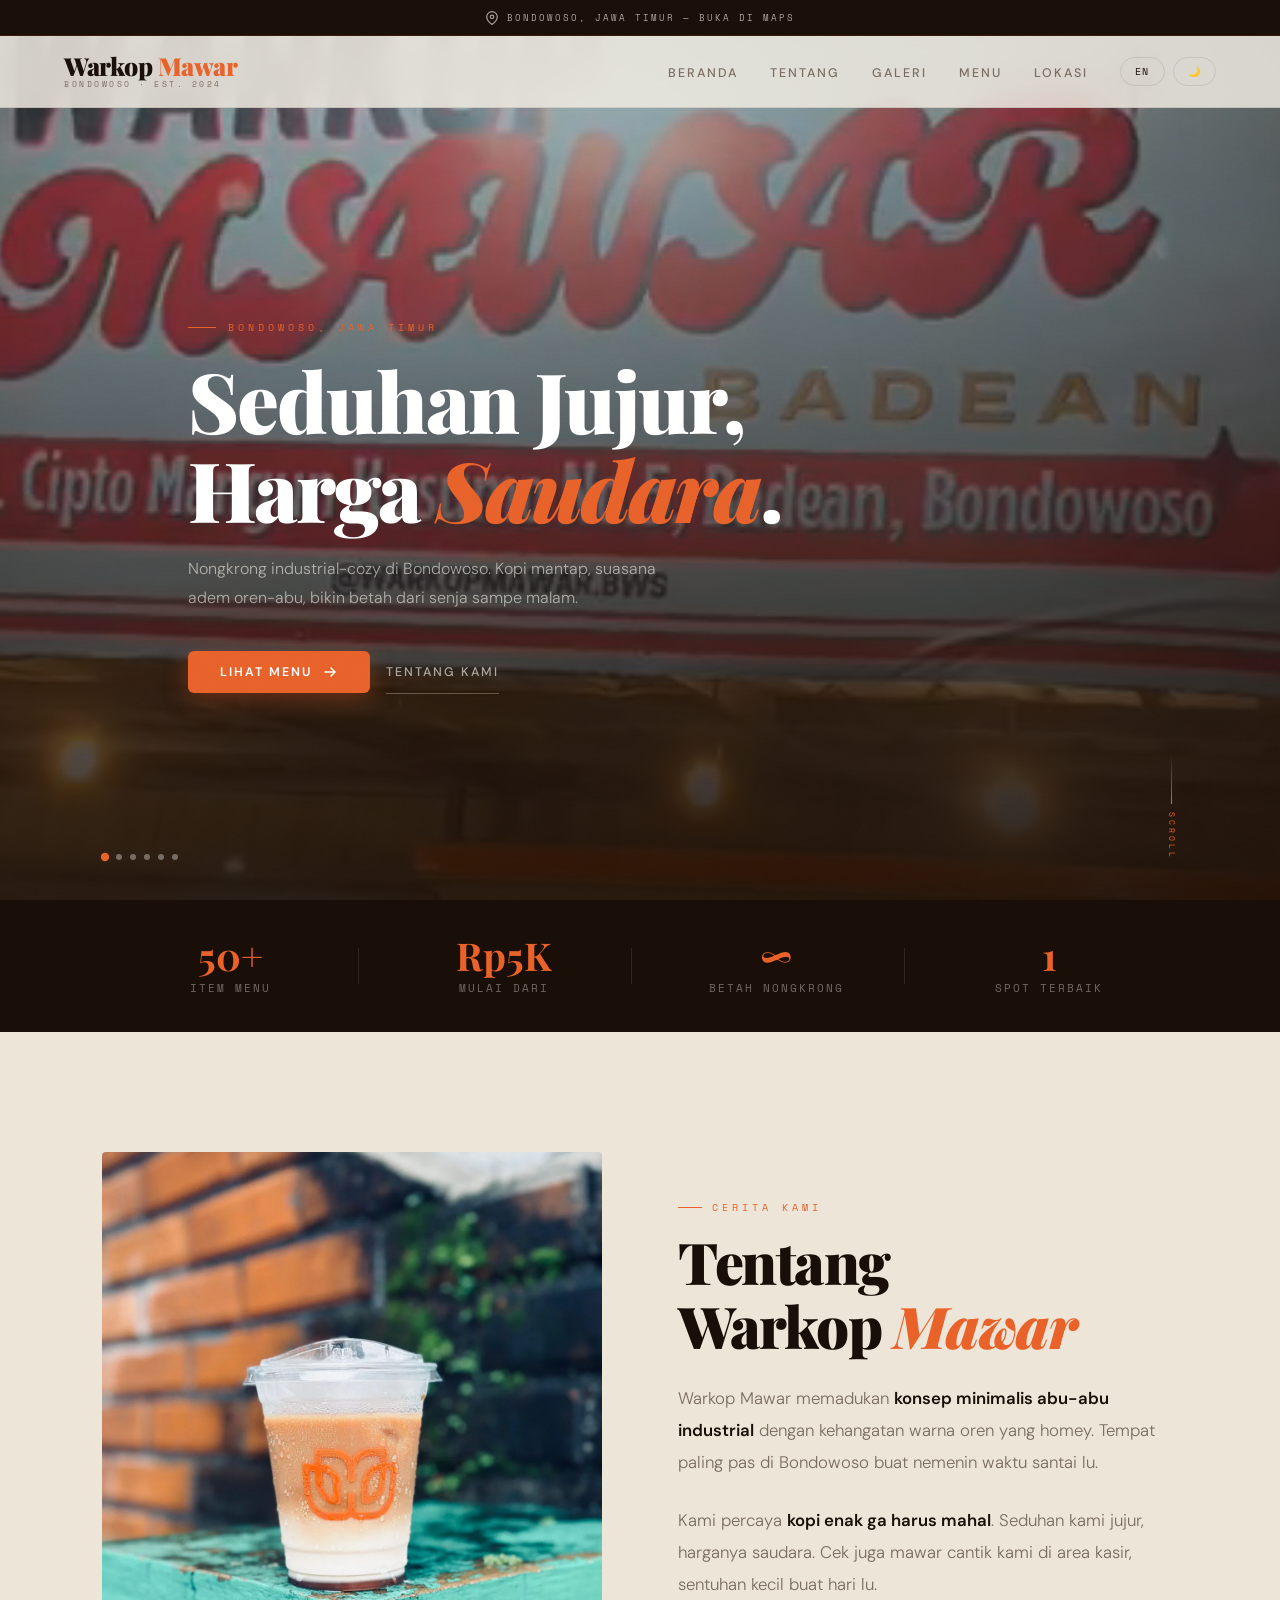
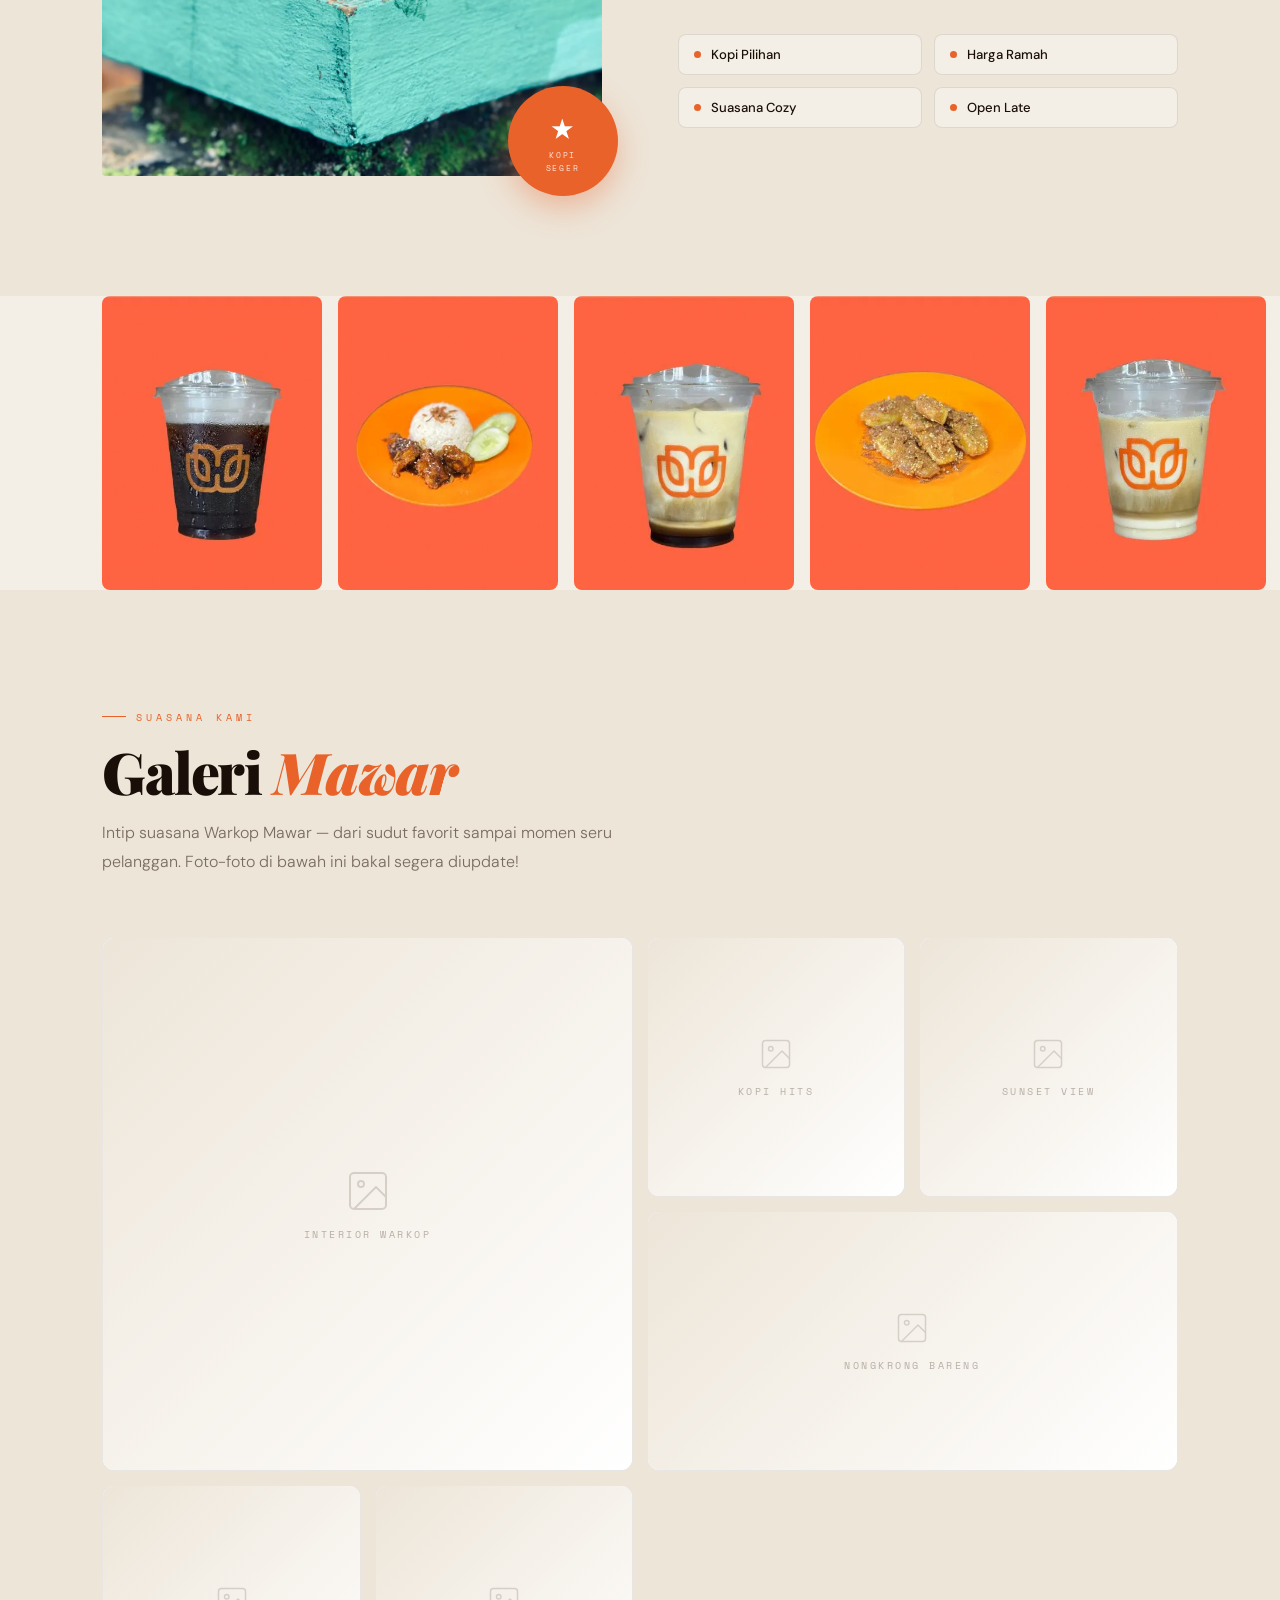
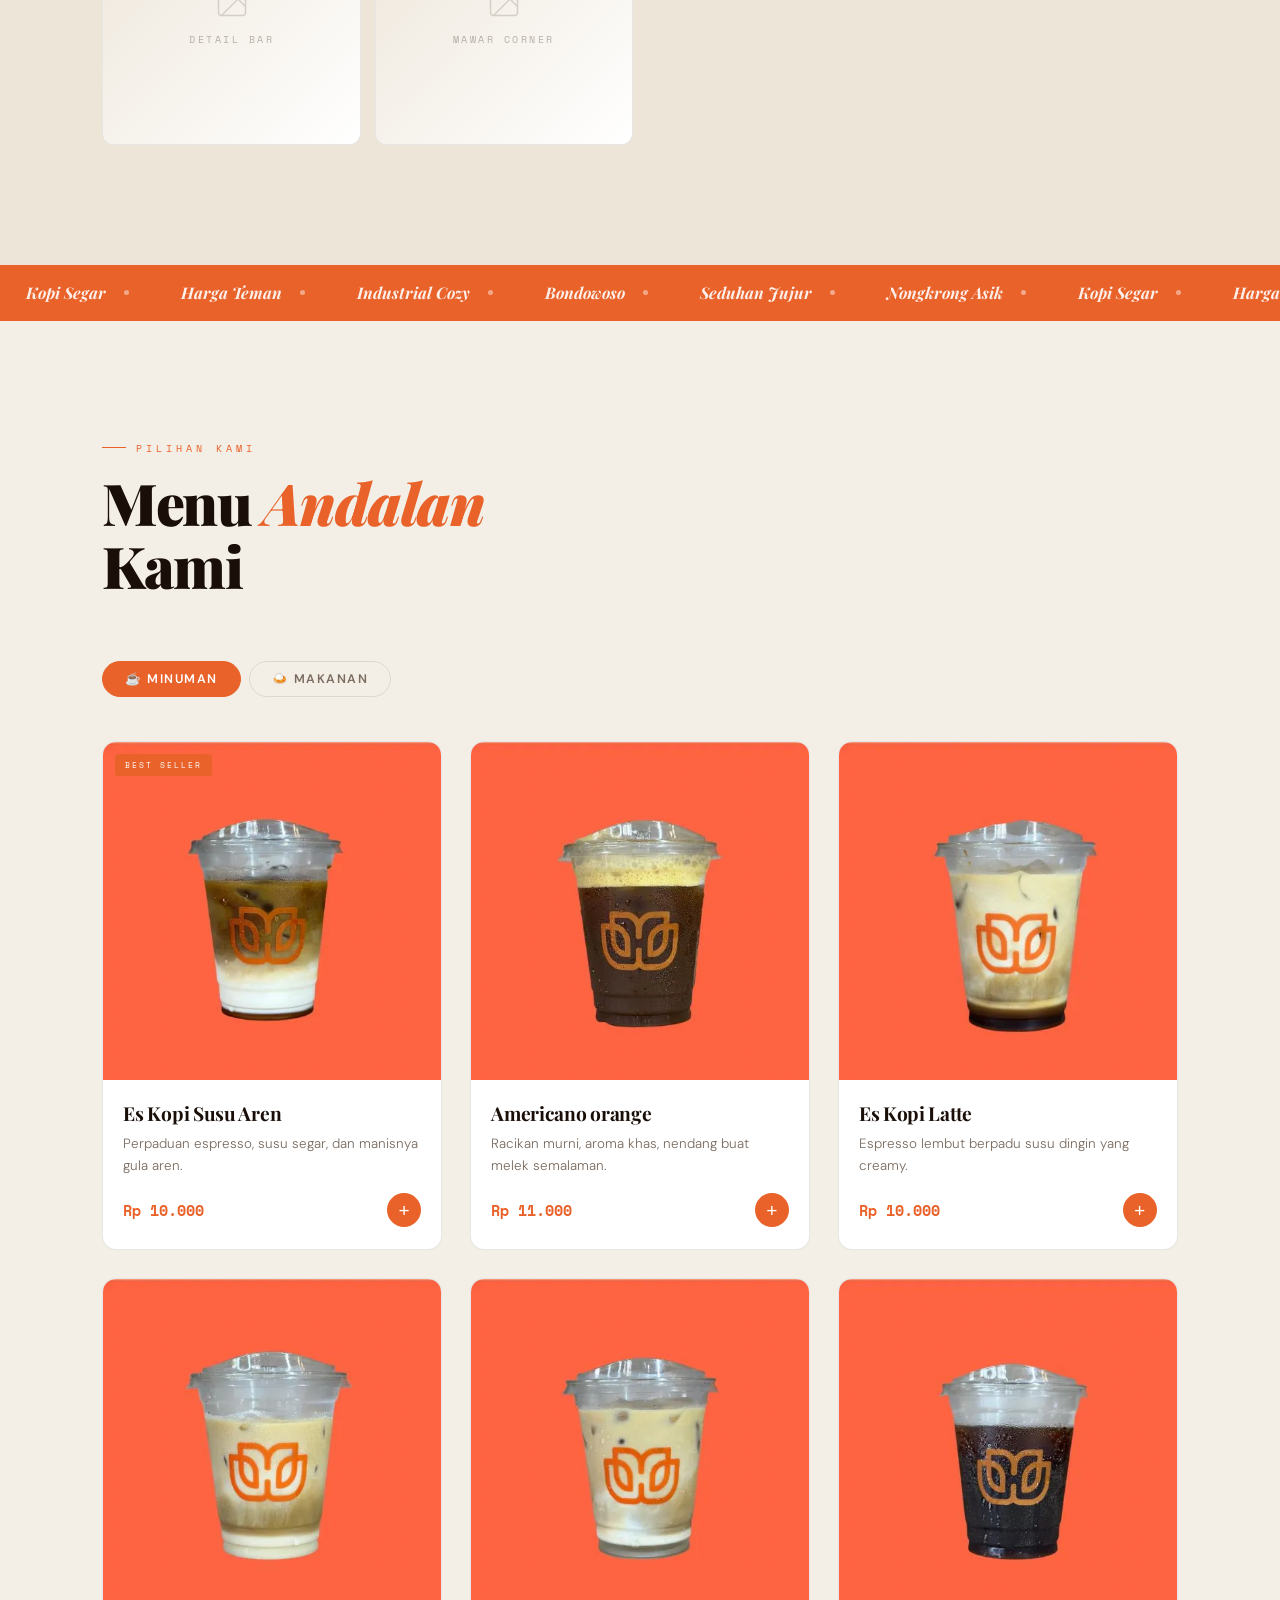
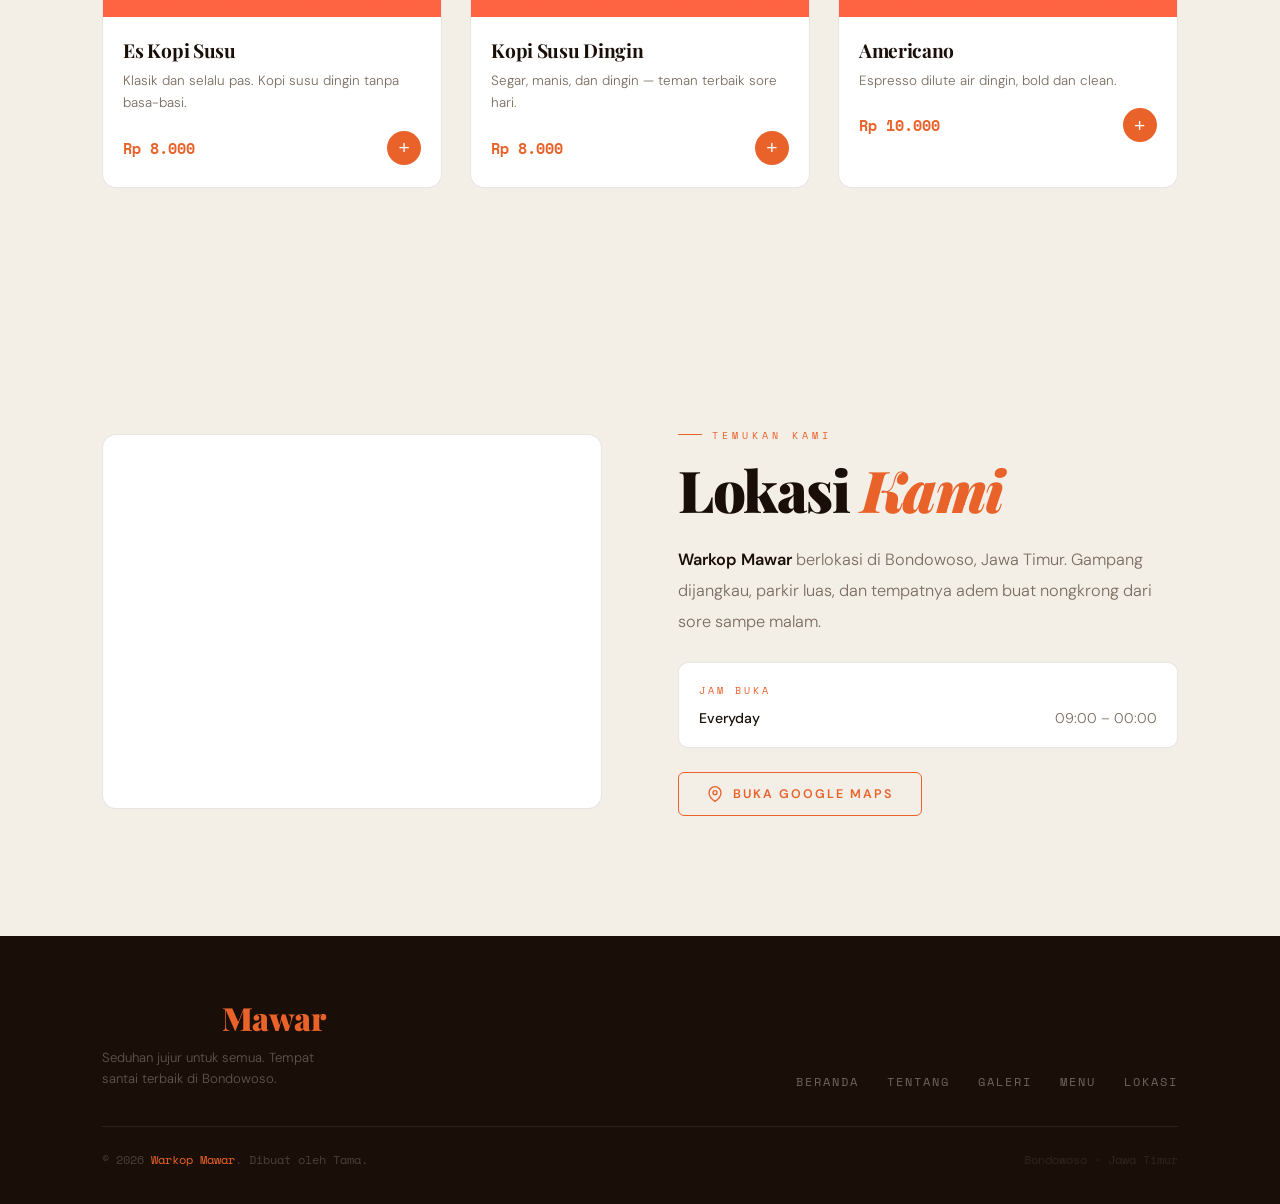
==== index.html @ be6d7989 "perbaruan baru" ====
<!DOCTYPE html>
<html lang="id">
<head>
    <meta charset="UTF-8">
    <meta name="viewport" content="width=device-width, initial-scale=1.0">
    <title>Warkop Mawar — Seduhan Jujur, Harga Saudara</title>
    <link rel="preconnect" href="https://fonts.googleapis.com">
    <link href="https://fonts.googleapis.com/css2?family=Playfair+Display:ital,wght@0,700;0,900;1,700&family=DM+Sans:wght@300;400;500;600&family=Space+Mono:wght@400;700&display=swap" rel="stylesheet">
    <style>
        :root {
            --orange: #E8622A;
            --orange-glow: rgba(232, 98, 42, 0.35);
            --dark-orange: #C04E1A;
            --cream: #F5EFE4;
            --espresso: #1A0F08;
            --charcoal: #111111;
            --bg: #F4EFE6;
            --bg2: #EDE5D8;
            --text: #1A0F08;
            --muted: #7A6C60;
            --card-bg: #FFFFFF;
            --nav-bg: rgba(244, 239, 230, 0.82);
            --footer-bg: #1A0F08;
            --border: rgba(26,15,8,0.1);
        }
        body.dark {
            --bg: #111111;
            --bg2: #1A1410;
            --text: #F4EFE6;
            --muted: #9A8C82;
            --card-bg: #1E1812;
            --nav-bg: rgba(17, 17, 17, 0.88);
            --footer-bg: #0A0704;
            --border: rgba(244,239,230,0.08);
        }
        *, *::before, *::after { margin: 0; padding: 0; box-sizing: border-box; }
        html { scroll-behavior: smooth; }
        body {
            font-family: 'DM Sans', sans-serif;
            background-color: var(--bg);
            color: var(--text);
            transition: background-color 0.6s ease, color 0.6s ease;
            overflow-x: hidden;
            cursor: none;
        }
        a { text-decoration: none; color: inherit; }
        ul { list-style: none; }

        /* ── GRAIN OVERLAY ── */
        body::before {
            content: '';
            position: fixed; inset: 0;
            background-image: url("data:image/svg+xml,%3Csvg viewBox='0 0 256 256' xmlns='http://www.w3.org/2000/svg'%3E%3Cfilter id='n'%3E%3CfeTurbulence type='fractalNoise' baseFrequency='0.9' numOctaves='4' stitchTiles='stitch'/%3E%3C/filter%3E%3Crect width='100%25' height='100%25' filter='url(%23n)' opacity='1'/%3E%3C/svg%3E");
            opacity: 0.032;
            pointer-events: none;
            z-index: 9998;
            mix-blend-mode: overlay;
        }

        /* ── CURSOR ── */
        #cursor {
            width: 12px; height: 12px;
            background: var(--orange);
            border-radius: 50%;
            position: fixed;
            pointer-events: none;
            z-index: 99999;
            transform: translate(-50%, -50%);
            transition: transform 0.1s ease, width 0.25s ease, height 0.25s ease, opacity 0.25s ease;
            mix-blend-mode: multiply;
        }
        #cursor-ring {
            width: 36px; height: 36px;
            border: 1.5px solid var(--orange);
            border-radius: 50%;
            position: fixed;
            pointer-events: none;
            z-index: 99998;
            transform: translate(-50%, -50%);
            transition: left 0.12s ease, top 0.12s ease, width 0.25s ease, height 0.25s ease, opacity 0.3s ease;
            opacity: 0.6;
        }

        ::-webkit-scrollbar { width: 5px; }
        ::-webkit-scrollbar-track { background: var(--bg2); }
        ::-webkit-scrollbar-thumb { background: var(--orange); border-radius: 3px; }

        /* ── PRELOADER ── */
        #preloader {
            position: fixed; inset: 0;
            background: var(--espresso);
            z-index: 99997;
            display: flex; flex-direction: column;
            justify-content: center; align-items: center;
            transition: opacity 0.9s cubic-bezier(0.77,0,0.175,1), visibility 0.9s ease;
        }
        .loader-ring {
            width: 56px; height: 56px;
            border: 2px solid rgba(244,239,230,0.15);
            border-top: 2px solid var(--orange);
            border-radius: 50%;
            animation: spin 0.9s linear infinite;
            margin-bottom: 20px;
        }
        @keyframes spin { to { transform: rotate(360deg); } }
        #preloader .pl-wordmark {
            font-family: 'Playfair Display', serif;
            font-size: 1.5rem;
            color: var(--cream);
            letter-spacing: 4px;
            text-transform: uppercase;
        }
        #preloader .pl-sub {
            font-family: 'Space Mono', monospace;
            font-size: 0.65rem;
            color: var(--orange);
            letter-spacing: 3px;
            margin-top: 6px;
            text-transform: uppercase;
        }

        /* ── NAVBAR ── */
        /* ── TOP BAR ── */
        .top-bar {
            position: fixed; top: 0; width: 100%; height: 36px;
            background: var(--espresso);
            display: flex; justify-content: center; align-items: center;
            z-index: 1001;
            border-bottom: 1px solid rgba(232,98,42,0.15);
            transition: background 0.5s ease;
        }
        body.dark .top-bar { background: #0A0704; }
        .top-bar a {
            font-family: 'Space Mono', monospace;
            font-size: 0.58rem; letter-spacing: 2px;
            color: rgba(244,239,230,0.65); text-transform: uppercase;
            display: flex; align-items: center; gap: 8px;
            transition: color 0.3s;
        }
        .top-bar a:hover { color: var(--orange); }
        .top-bar svg { flex-shrink: 0; }

        header {
            position: fixed; top: 36px; width: 100%; height: 72px;
            background: var(--nav-bg);
            backdrop-filter: blur(20px); -webkit-backdrop-filter: blur(20px);
            border-bottom: 1px solid var(--border);
            display: flex; justify-content: space-between; align-items: center;
            padding: 0 5%;
            z-index: 1000;
            transition: background 0.5s ease, border-color 0.5s ease;
        }
        .logo-wrap { display: flex; flex-direction: column; line-height: 1; gap: 2px; }
        .logo-main {
            font-family: 'Playfair Display', serif;
            font-size: clamp(1.25rem, 4vw, 1.55rem);
            font-weight: 900;
            color: var(--text);
            letter-spacing: -0.5px;
        }
        .logo-main span { color: var(--orange); }
        .logo-tag {
            font-family: 'Space Mono', monospace;
            font-size: 0.48rem;
            letter-spacing: 2.5px;
            color: var(--muted);
            text-transform: uppercase;
        }
        nav { display: flex; align-items: center; gap: 2rem; }
        .nav-links { display: flex; gap: 2rem; }
        .nav-links a {
            font-size: 0.78rem;
            font-weight: 500;
            letter-spacing: 2px;
            text-transform: uppercase;
            color: var(--muted);
            position: relative;
            padding-bottom: 4px;
            transition: color 0.3s ease;
        }
        .nav-links a::after {
            content: '';
            position: absolute; left: 0; bottom: 0;
            width: 0; height: 1.5px;
            background: var(--orange);
            transition: width 0.35s cubic-bezier(0.4, 0, 0.2, 1);
        }
        .nav-links a:hover { color: var(--text); }
        .nav-links a:hover::after { width: 100%; }
        .controls { display: flex; gap: 8px; align-items: center; }
        .icon-btn {
            background: transparent;
            border: 1px solid var(--border);
            color: var(--text);
            padding: 6px 14px;
            border-radius: 100px;
            font-family: 'Space Mono', monospace;
            font-size: 0.62rem;
            letter-spacing: 1.5px;
            cursor: none;
            transition: background 0.3s, color 0.3s, transform 0.25s, border-color 0.3s;
        }
        .icon-btn:hover { background: var(--orange); color: #fff; border-color: var(--orange); transform: scale(1.05); }

        /* Hamburger */
        .hamburger {
            display: none;
            flex-direction: column;
            gap: 5px;
            cursor: none;
            padding: 6px;
            border: none;
            background: none;
        }
        .hamburger span {
            display: block;
            width: 22px; height: 2px;
            background: var(--text);
            border-radius: 2px;
            transition: all 0.35s cubic-bezier(0.4,0,0.2,1);
            transform-origin: center;
        }
        .hamburger.open span:nth-child(1) { transform: translateY(7px) rotate(45deg); }
        .hamburger.open span:nth-child(2) { opacity: 0; transform: scaleX(0); }
        .hamburger.open span:nth-child(3) { transform: translateY(-7px) rotate(-45deg); }

        /* Mobile Menu Overlay */
        .mobile-nav {
            position: fixed; inset: 0; top: 108px;
            background: var(--nav-bg);
            backdrop-filter: blur(24px); -webkit-backdrop-filter: blur(24px);
            z-index: 999;
            display: flex; flex-direction: column;
            justify-content: center; align-items: center;
            gap: 40px;
            opacity: 0; pointer-events: none;
            transition: opacity 0.4s ease;
        }
        .mobile-nav.open { opacity: 1; pointer-events: all; }
        .mobile-nav a {
            font-family: 'Playfair Display', serif;
            font-size: 2.2rem;
            font-weight: 700;
            color: var(--text);
            letter-spacing: -0.5px;
            position: relative;
            transition: color 0.3s;
        }
        .mobile-nav a::after {
            content: '';
            position: absolute; left: 0; bottom: -4px;
            width: 0; height: 2px;
            background: var(--orange);
            transition: width 0.3s;
        }
        .mobile-nav a:hover { color: var(--orange); }
        .mobile-nav a:hover::after { width: 100%; }
        .mobile-controls { display: flex; gap: 12px; margin-top: 12px; }

        /* ── HERO ── */
        .hero {
            min-height: 100svh; width: 100%;
            display: flex; align-items: flex-end;
            position: relative; overflow: hidden;
            padding-top: 108px;
        }
        .hero-video-container {
            position: absolute; inset: 0;
            width: 100%; height: 100%;
            z-index: 0;
        }
        .hero-video {
            position: absolute; inset: 0;
            width: 100%; height: 100%;
            object-fit: cover;
            opacity: 0;
            transform: scale(1.08);
            transition: opacity 1.2s ease, transform 12s ease-in-out;
        }
        .hero-video.active {
            opacity: 1;
            animation: heroZoom 14s ease-in-out infinite alternate;
        }
        @keyframes heroZoom { from { transform: scale(1.05); } to { transform: scale(1.13); } }
        .hero-overlay {
            position: absolute; inset: 0;
            background: linear-gradient(175deg, rgba(26,15,8,0.15) 0%, rgba(26,15,8,0.5) 45%, rgba(26,15,8,0.95) 100%);
            z-index: 1;
        }
        /* Video dots */
        .hero-video-dots {
            position: absolute;
            bottom: 40px; left: 8%;
            z-index: 3;
            display: flex; gap: 8px;
            opacity: 0;
            animation: fadeUp 0.8s 2.4s forwards;
        }
        .vdot {
            width: 6px; height: 6px;
            border-radius: 50%;
            background: rgba(255,255,255,0.35);
            border: none;
            cursor: none;
            transition: background 0.3s, transform 0.3s;
        }
        .vdot.active { background: var(--orange); transform: scale(1.4); }

        .hero-content {
            position: relative; z-index: 2;
            padding: 0 8% 8%;
            max-width: 820px;
        }
        .hero-eyebrow {
            font-family: 'Space Mono', monospace;
            font-size: clamp(0.55rem, 1.5vw, 0.65rem);
            letter-spacing: 4px;
            color: var(--orange);
            text-transform: uppercase;
            display: flex; align-items: center; gap: 12px;
            margin-bottom: 20px;
            opacity: 0;
            transform: translateY(20px);
            animation: fadeUp 0.8s 1.2s forwards;
        }
        .hero-eyebrow::before {
            content: '';
            display: block;
            width: 28px; height: 1.5px;
            background: var(--orange);
        }
        .hero h2 {
            font-family: 'Playfair Display', serif;
            font-size: clamp(2.6rem, 6.5vw, 5.5rem);
            line-height: 1.07;
            color: #fff;
            font-weight: 900;
            letter-spacing: -2px;
            margin-bottom: 22px;
            opacity: 0;
            transform: translateY(30px);
            animation: fadeUp 0.9s 1.4s forwards;
        }
        .hero h2 em { color: var(--orange); font-style: italic; }
        .hero-desc {
            font-size: clamp(0.88rem, 2vw, 1rem);
            color: rgba(244,239,230,0.62);
            max-width: 480px;
            line-height: 1.8;
            font-weight: 300;
            margin-bottom: 38px;
            opacity: 0;
            transform: translateY(20px);
            animation: fadeUp 0.8s 1.6s forwards;
        }
        .hero-actions {
            display: flex; gap: 16px; align-items: center; flex-wrap: wrap;
            opacity: 0;
            transform: translateY(20px);
            animation: fadeUp 0.8s 1.8s forwards;
        }
        .btn-primary {
            background: var(--orange);
            color: #fff;
            padding: 13px 32px;
            border-radius: 6px;
            font-size: 0.78rem;
            font-weight: 600;
            letter-spacing: 2px;
            text-transform: uppercase;
            display: inline-flex; align-items: center; gap: 10px;
            transition: background 0.3s, transform 0.3s, box-shadow 0.3s;
            box-shadow: 0 6px 24px var(--orange-glow);
            cursor: none;
        }
        .btn-primary:hover { background: var(--dark-orange); transform: translateY(-3px); box-shadow: 0 12px 32px var(--orange-glow); }
        .btn-primary svg { transition: transform 0.3s; }
        .btn-primary:hover svg { transform: translateX(4px); }
        .btn-ghost {
            color: rgba(244,239,230,0.65);
            padding: 13px 0;
            font-size: 0.78rem;
            font-weight: 500;
            letter-spacing: 2px;
            text-transform: uppercase;
            border-bottom: 1px solid rgba(244,239,230,0.3);
            transition: color 0.3s, border-color 0.3s;
            cursor: none;
        }
        .btn-ghost:hover { color: #fff; border-color: #fff; }
        .hero-scroll {
            position: absolute; bottom: 40px; right: 8%;
            z-index: 2;
            display: flex; flex-direction: column; align-items: center; gap: 8px;
            opacity: 0;
            animation: fadeUp 0.8s 2.2s forwards;
        }
        .scroll-line {
            width: 1px; height: 50px;
            background: linear-gradient(to bottom, rgba(232,98,42,0), var(--orange));
            animation: scrollPulse 2s ease-in-out infinite;
        }
        @keyframes scrollPulse { 0%,100%{opacity:0.3;} 50%{opacity:1;} }
        .scroll-label {
            font-family: 'Space Mono', monospace;
            font-size: 0.5rem; letter-spacing: 3px;
            color: var(--orange);
            text-transform: uppercase;
            writing-mode: vertical-rl;
        }
        @keyframes fadeUp { to { opacity: 1; transform: translateY(0); } }

        /* ── STATS BAND ── */
        .stats-band {
            background: var(--espresso);
            padding: 36px 8%;
            display: flex;
            justify-content: space-between;
            align-items: center;
            gap: 16px;
            overflow: hidden;
        }
        body.dark .stats-band { background: #0D0A08; }
        .stat-item { text-align: center; flex: 1; position: relative; }
        .stat-item:not(:last-child)::after {
            content: '';
            position: absolute; right: 0; top: 50%;
            transform: translateY(-50%);
            width: 1px; height: 36px;
            background: rgba(244,239,230,0.1);
        }
        .stat-num {
            font-family: 'Playfair Display', serif;
            font-size: clamp(1.8rem, 3.5vw, 2.4rem);
            font-weight: 700; color: var(--orange);
            display: block; line-height: 1;
        }
        .stat-label {
            font-size: clamp(0.55rem, 1.2vw, 0.68rem);
            letter-spacing: 2px; text-transform: uppercase;
            color: rgba(244,239,230,0.4);
            margin-top: 6px;
            font-family: 'Space Mono', monospace;
            display: block;
        }

        /* ── SECTION BASE ── */
        section { padding: clamp(72px, 10vw, 120px) 8%; }
        .section-eyebrow {
            font-family: 'Space Mono', monospace;
            font-size: 0.6rem; letter-spacing: 4px; color: var(--orange);
            text-transform: uppercase;
            display: flex; align-items: center; gap: 10px;
            margin-bottom: 16px;
        }
        .section-eyebrow::before {
            content: '';
            width: 24px; height: 1.5px; background: var(--orange); flex-shrink: 0;
        }
        .section-title {
            font-family: 'Playfair Display', serif;
            font-size: clamp(2rem, 4.5vw, 3.6rem);
            font-weight: 900; color: var(--text);
            letter-spacing: -1.5px; line-height: 1.1;
        }
        .section-title em { color: var(--orange); font-style: italic; }

        /* ── ABOUT ── */
        #about { background: var(--bg2); }
        .about-inner {
            display: grid;
            grid-template-columns: 1fr 1fr;
            gap: clamp(40px, 6vw, 80px);
            align-items: center;
        }
        .about-visual { position: relative; }
        .about-img-frame {
            width: 100%; aspect-ratio: 4/5;
            overflow: hidden; border-radius: 4px; position: relative;
        }
        .about-img {
            width: 100%; height: 100%; object-fit: cover;
            transition: transform 0.9s cubic-bezier(0.25, 0.46, 0.45, 0.94);
            display: block;
        }
        .about-img-frame:hover .about-img { transform: scale(1.06); }
        .about-badge {
            position: absolute;
            bottom: -20px; right: -16px;
            width: clamp(88px, 10vw, 110px); height: clamp(88px, 10vw, 110px);
            background: var(--orange);
            border-radius: 50%;
            display: flex; flex-direction: column;
            justify-content: center; align-items: center;
            box-shadow: 0 12px 30px var(--orange-glow);
            animation: badgeSpin 14s linear infinite;
        }
        .badge-inner {
            font-family: 'Space Mono', monospace;
            font-size: 0.48rem; letter-spacing: 1.8px;
            text-transform: uppercase; color: rgba(255,255,255,0.85);
            text-align: center; line-height: 1.7;
        }
        .badge-num {
            font-family: 'Playfair Display', serif;
            font-size: 1.5rem; font-weight: 700; color: #fff; display: block;
        }
        @keyframes badgeSpin { from{transform:rotate(0deg)} to{transform:rotate(360deg)} }
        .about-text-block { display: flex; flex-direction: column; gap: 26px; }
        .about-body {
            font-size: clamp(0.95rem, 2vw, 1.05rem);
            line-height: 1.9; color: var(--muted); font-weight: 300;
        }
        .about-body strong { color: var(--text); font-weight: 600; }
        .about-features {
            display: grid; grid-template-columns: 1fr 1fr; gap: 12px; margin-top: 8px;
        }
        .feature-chip {
            display: flex; align-items: center; gap: 10px;
            background: var(--bg); border: 1px solid var(--border);
            padding: 11px 15px; border-radius: 8px;
            font-size: 0.82rem; font-weight: 500;
            transition: border-color 0.3s, box-shadow 0.3s;
        }
        .feature-chip:hover { border-color: var(--orange); box-shadow: 0 4px 16px var(--orange-glow); }
        .feature-chip .dot {
            width: 7px; height: 7px; background: var(--orange);
            border-radius: 50%; flex-shrink: 0;
        }

        /* ── GALLERY STRIP ── */
        .gallery-strip {
            background: var(--bg);
            padding: 0 0 0 8%;
            overflow: hidden;
        }
        .gallery-track {
            display: flex; gap: 16px;
            animation: galleryScroll 28s linear infinite;
            width: max-content;
        }
        .gallery-track:hover { animation-play-state: paused; }
        .gallery-item {
            width: clamp(160px, 20vw, 220px);
            aspect-ratio: 3/4;
            border-radius: 8px; overflow: hidden; flex-shrink: 0;
            position: relative;
        }
        .gallery-item img {
            width: 100%; height: 100%; object-fit: cover;
            transition: transform 0.6s ease;
        }
        .gallery-item:hover img { transform: scale(1.06); }
        @keyframes galleryScroll {
            0% { transform: translateX(0); }
            100% { transform: translateX(-50%); }
        }

        /* ── FOTO GALLERY SECTION ── */
        #galeri { background: var(--bg2); }
        .galeri-header { margin-bottom: clamp(40px, 6vw, 60px); }
        .galeri-desc {
            font-size: clamp(0.88rem, 2vw, 1rem); color: var(--muted);
            max-width: 520px; line-height: 1.8; font-weight: 300; margin-top: 16px;
        }
        .galeri-grid {
            display: grid;
            grid-template-columns: repeat(4, 1fr);
            grid-auto-rows: 260px;
            gap: 14px;
        }
        .galeri-grid .galeri-item:nth-child(1) { grid-column: span 2; grid-row: span 2; }
        .galeri-grid .galeri-item:nth-child(4) { grid-column: span 2; }
        .galeri-item {
            border-radius: 12px; overflow: hidden;
            position: relative; cursor: none;
            background: var(--card-bg); border: 1px solid var(--border);
        }
        .galeri-placeholder {
            width: 100%; height: 100%;
            display: flex; flex-direction: column;
            align-items: center; justify-content: center; gap: 12px;
            font-family: 'Space Mono', monospace;
            font-size: 0.6rem; letter-spacing: 2.5px;
            color: var(--muted); text-transform: uppercase;
            background: linear-gradient(135deg, var(--bg2) 0%, var(--card-bg) 100%);
            transition: background 0.5s ease;
        }
        .galeri-placeholder svg { opacity: 0.25; }
        .galeri-item:hover .galeri-placeholder { background: linear-gradient(135deg, var(--card-bg) 0%, var(--bg2) 100%); }
        .galeri-placeholder .gp-label { opacity: 0.5; }

        /* ── LOCATION ── */
        #lokasi { background: var(--bg); }
        .lokasi-inner {
            display: grid; grid-template-columns: 1fr 1fr;
            gap: clamp(40px, 6vw, 80px); align-items: center;
        }
        .lokasi-map-wrap {
            width: 100%; aspect-ratio: 4/3;
            border-radius: 14px; overflow: hidden;
            border: 1px solid var(--border);
            background: var(--card-bg);
        }
        .lokasi-map-wrap iframe { width: 100%; height: 100%; border: none; }
        .lokasi-info { display: flex; flex-direction: column; gap: 24px; }
        .lokasi-address {
            font-size: clamp(0.92rem, 2vw, 1.02rem);
            line-height: 1.9; color: var(--muted); font-weight: 300;
        }
        .lokasi-address strong { color: var(--text); font-weight: 600; }
        .lokasi-hours {
            display: flex; flex-direction: column; gap: 8px;
            padding: 20px; background: var(--card-bg);
            border: 1px solid var(--border); border-radius: 10px;
        }
        .lokasi-hours-title {
            font-family: 'Space Mono', monospace;
            font-size: 0.6rem; letter-spacing: 3px;
            color: var(--orange); text-transform: uppercase; margin-bottom: 4px;
        }
        .lokasi-hours-row {
            display: flex; justify-content: space-between;
            font-size: 0.88rem; color: var(--muted); font-weight: 300;
        }
        .lokasi-hours-row span:first-child { color: var(--text); font-weight: 500; }
        .btn-maps {
            display: inline-flex; align-items: center; gap: 10px;
            background: transparent; border: 1.5px solid var(--orange);
            color: var(--orange); padding: 13px 28px; border-radius: 6px;
            font-size: 0.78rem; font-weight: 600; letter-spacing: 2px;
            text-transform: uppercase; transition: background 0.3s, color 0.3s, transform 0.3s;
            cursor: none; width: fit-content;
            font-family: 'DM Sans', sans-serif;
        }
        .btn-maps:hover { background: var(--orange); color: #fff; transform: translateY(-3px); }

        /* ── MENU ── */
        #menu { background: var(--bg); }
        .menu-header {
            display: flex;
            justify-content: space-between; align-items: flex-end;
            margin-bottom: clamp(40px, 6vw, 64px);
            flex-wrap: wrap; gap: 20px;
        }
        .menu-header-left { max-width: 520px; }
        .menu-tabs { display: flex; gap: 8px; margin-bottom: 44px; flex-wrap: wrap; }
        .tab-btn {
            padding: 9px 22px; border-radius: 100px;
            font-size: 0.78rem; font-weight: 600;
            letter-spacing: 1.5px; text-transform: uppercase;
            border: 1.5px solid var(--border);
            background: transparent; color: var(--muted);
            cursor: none;
            transition: all 0.3s ease;
            font-family: 'DM Sans', sans-serif;
        }
        .tab-btn:hover { border-color: var(--orange); color: var(--orange); }
        .tab-btn.active { background: var(--orange); color: #fff; border-color: var(--orange); }
        .tab-content { display: none; }
        .tab-content.active { display: grid; }
        .menu-grid {
            grid-template-columns: repeat(3, 1fr);
            gap: clamp(18px, 2.5vw, 28px);
        }
        .menu-card {
            background: var(--card-bg);
            border-radius: 14px; overflow: hidden;
            border: 1px solid var(--border);
            transition: transform 0.4s cubic-bezier(0.25,0.46,0.45,0.94),
                        box-shadow 0.4s ease, border-color 0.3s;
            position: relative; cursor: none;
        }
        .menu-card:hover {
            transform: translateY(-10px);
            box-shadow: 0 24px 48px rgba(26,15,8,0.12), 0 0 0 1.5px var(--orange);
            border-color: var(--orange);
        }
        .menu-img-wrap {
            width: 100%; aspect-ratio: 1/1;
            overflow: hidden; position: relative;
            background: var(--bg2);
        }
        .menu-img {
            width: 100%; height: 100%; object-fit: cover;
            transition: transform 0.7s cubic-bezier(0.25,0.46,0.45,0.94);
            display: block;
        }
        .menu-card:hover .menu-img { transform: scale(1.08); }
        .menu-card-tag {
            position: absolute; top: 12px; left: 12px;
            background: var(--orange); color: #fff;
            font-family: 'Space Mono', monospace;
            font-size: 0.52rem; letter-spacing: 2px;
            padding: 5px 10px; border-radius: 3px;
            text-transform: uppercase; z-index: 2;
        }
        .menu-card-body { padding: 20px 20px 22px; }
        .menu-card-name {
            font-family: 'Playfair Display', serif;
            font-size: clamp(1rem, 2vw, 1.2rem);
            font-weight: 700; color: var(--text);
            margin-bottom: 7px; letter-spacing: -0.3px;
        }
        .menu-card-desc {
            font-size: 0.84rem; color: var(--muted);
            line-height: 1.65; font-weight: 300; margin-bottom: 16px;
        }
        .menu-card-footer { display: flex; justify-content: space-between; align-items: center; }
        .menu-card-price {
            font-family: 'Space Mono', monospace;
            font-size: 0.95rem; font-weight: 700; color: var(--orange);
        }
        .add-btn {
            width: 34px; height: 34px;
            background: var(--orange); border: none; border-radius: 50%;
            color: #fff; font-size: 1.2rem;
            display: flex; align-items: center; justify-content: center;
            cursor: none;
            transition: background 0.25s, transform 0.3s;
            flex-shrink: 0; line-height: 1;
        }
        .add-btn:hover { background: var(--dark-orange); transform: scale(1.12) rotate(90deg); }

        /* ── MARQUEE ── */
        .marquee-wrap {
            background: var(--orange); padding: 17px 0;
            overflow: hidden; white-space: nowrap;
        }
        .marquee-track {
            display: inline-flex;
            animation: marquee 20s linear infinite;
        }
        .marquee-item {
            display: inline-flex; align-items: center; gap: 18px;
            padding: 0 26px;
            font-family: 'Playfair Display', serif;
            font-size: clamp(0.88rem, 2vw, 1rem);
            font-style: italic; color: rgba(255,255,255,0.9); font-weight: 700;
        }
        .marquee-dot { width: 5px; height: 5px; background: rgba(255,255,255,0.45); border-radius: 50%; }
        @keyframes marquee { 0%{transform:translateX(0)} 100%{transform:translateX(-50%)} }

        /* ── FOOTER ── */
        footer {
            background: var(--footer-bg);
            padding: clamp(48px, 6vw, 60px) 8% 36px;
            transition: background 0.6s ease;
        }
        .footer-inner {
            display: flex; justify-content: space-between;
            align-items: flex-end; flex-wrap: wrap; gap: 28px;
            border-bottom: 1px solid rgba(244,239,230,0.08);
            padding-bottom: 36px; margin-bottom: 24px;
        }
        .footer-brand .logo-main { font-size: clamp(1.5rem, 4vw, 2rem); }
        .footer-tagline {
            font-size: 0.82rem; color: rgba(244,239,230,0.32);
            margin-top: 8px; font-weight: 300;
            max-width: 250px; line-height: 1.65;
        }
        .footer-links { display: flex; gap: 28px; flex-wrap: wrap; align-items: center; }
        .footer-links a {
            font-size: 0.75rem; letter-spacing: 2px;
            text-transform: uppercase; color: rgba(244,239,230,0.38);
            transition: color 0.3s; font-family: 'Space Mono', monospace;
        }
        .footer-links a:hover { color: var(--orange); }
        .footer-bottom {
            display: flex; justify-content: space-between;
            align-items: center; flex-wrap: wrap; gap: 10px;
        }
        .footer-copy {
            font-size: 0.72rem; color: rgba(244,239,230,0.22);
            font-family: 'Space Mono', monospace;
        }
        .footer-copy span { color: var(--orange); }

        /* ── REVEAL ── */
        .reveal {
            opacity: 0; transform: translateY(40px);
            transition: opacity 0.8s cubic-bezier(0.25,0.46,0.45,0.94),
                        transform 0.8s cubic-bezier(0.25,0.46,0.45,0.94);
        }
        .reveal.active { opacity: 1; transform: translateY(0); }
        .text-fade { transition: opacity 0.4s ease, transform 0.4s ease; }
        .text-fade.out { opacity: 0; transform: translateY(-8px); }

        /* ── RESPONSIVE ── */
        @media (max-width: 1024px) {
            .menu-grid { grid-template-columns: repeat(2, 1fr); }
        }
        @media (max-width: 768px) {
            .about-inner { grid-template-columns: 1fr; gap: 48px; }
            .about-badge { right: 8px; bottom: -16px; }
            .menu-header { flex-direction: column; align-items: flex-start; }
            .hero-scroll { display: none; }
            section { padding: 72px 6%; }
            header { padding: 0 6%; }
            .lokasi-inner { grid-template-columns: 1fr; }
            .galeri-grid { grid-template-columns: repeat(2, 1fr); grid-auto-rows: 200px; }
            .galeri-grid .galeri-item:nth-child(1) { grid-column: span 2; grid-row: span 1; }
            .galeri-grid .galeri-item:nth-child(4) { grid-column: span 1; }
        }
        @media (max-width: 640px) {
            .nav-links { display: none; }
            .hamburger { display: flex; }
            .menu-grid { grid-template-columns: 1fr 1fr; gap: 14px; }
            .stats-band { display: grid; grid-template-columns: repeat(2,1fr); gap: 0; }
            .stat-item:not(:last-child)::after { display: none; }
            .stat-item {
                padding: 20px 10px;
                border-bottom: 1px solid rgba(244,239,230,0.08);
            }
            .stat-item:nth-child(1) { border-right: 1px solid rgba(244,239,230,0.08); }
            .stat-item:nth-child(2) { border-right: none; }
            .stat-item:nth-child(3) { border-right: 1px solid rgba(244,239,230,0.08); border-bottom: none; }
            .stat-item:nth-child(4) { border-bottom: none; }
            .about-features { grid-template-columns: 1fr; }
            #cursor, #cursor-ring { display: none; }
            body { cursor: auto; }
            .galeri-grid { grid-template-columns: 1fr 1fr; grid-auto-rows: 180px; }
            .galeri-grid .galeri-item:nth-child(1) { grid-column: span 2; grid-row: span 1; }
            .galeri-grid .galeri-item:nth-child(4) { grid-column: span 1; }
            .top-bar { height: 32px; }
            .top-bar a { font-size: 0.5rem; letter-spacing: 1.5px; }
            a, button { cursor: pointer; }
            .hero h2 { letter-spacing: -1px; }
            .hero-content { padding: 0 6% 72px; }
            .hero-video-dots { left: 6%; bottom: 32px; }
            section { padding: 60px 5%; }
            header { padding: 0 5%; }
            .menu-card-body { padding: 15px 15px 17px; }
        }
        @media (max-width: 420px) {
            .menu-grid { grid-template-columns: 1fr; }
            .hero h2 { font-size: 2.2rem; }
            .galeri-grid { grid-template-columns: 1fr; grid-auto-rows: 200px; }
            .galeri-grid .galeri-item:nth-child(1),
            .galeri-grid .galeri-item:nth-child(4) { grid-column: span 1; }
        }
    </style>
</head>
<body>

    <div id="cursor"></div>
    <div id="cursor-ring"></div>

    <!-- PRELOADER -->
    <div id="preloader">
        <div class="loader-ring"></div>
        <div class="pl-wordmark t-preloader text-fade">Warkop Mawar</div>
        <div class="pl-sub">Menyeduh Kopi...</div>
    </div>

    <!-- TOP BAR -->
    <div class="top-bar">
        <a href="https://maps.app.goo.gl/vrM4oaTqZerqoKH29" target="_blank" rel="noopener" class="t-topbar">
            <svg width="14" height="14" viewBox="0 0 24 24" fill="none" stroke="currentColor" stroke-width="2" stroke-linecap="round" stroke-linejoin="round"><path d="M21 10c0 7-9 13-9 13s-9-6-9-13a9 9 0 0 1 18 0z"/><circle cx="12" cy="10" r="3"/></svg>
            Bondowoso, Jawa Timur — Buka di Maps
        </a>
    </div>

    <!-- HEADER -->
    <header>
        <div class="logo-wrap">
            <div class="logo-main t-logo">Warkop <span>Mawar</span></div>
            <div class="logo-tag">Bondowoso · Est. 2024</div>
        </div>
        <nav>
            <ul class="nav-links">
                <li><a href="#home" class="t-nav-home">Beranda</a></li>
                <li><a href="#about" class="t-nav-about">Tentang</a></li>
                <li><a href="#galeri" class="t-nav-galeri">Galeri</a></li>
                <li><a href="#menu" class="t-nav-menu">Menu</a></li>
                <li><a href="#lokasi" class="t-nav-lokasi">Lokasi</a></li>
            </ul>
            <div class="controls">
                <button id="langBtn" class="icon-btn">EN</button>
                <button id="themeBtn" class="icon-btn">🌙</button>
                <button class="hamburger" id="hamburger" aria-label="Menu">
                    <span></span><span></span><span></span>
                </button>
            </div>
        </nav>
    </header>

    <!-- MOBILE NAV -->
    <div class="mobile-nav" id="mobileNav">
        <a href="#home" class="t-nav-home" onclick="closeMobileNav()">Beranda</a>
        <a href="#about" class="t-nav-about" onclick="closeMobileNav()">Tentang</a>
        <a href="#galeri" class="t-nav-galeri" onclick="closeMobileNav()">Galeri</a>
        <a href="#menu" class="t-nav-menu" onclick="closeMobileNav()">Menu</a>
        <a href="#lokasi" class="t-nav-lokasi" onclick="closeMobileNav()">Lokasi</a>
        <div class="mobile-controls">
            <button id="langBtnM" class="icon-btn">EN</button>
            <button id="themeBtnM" class="icon-btn">🌙</button>
        </div>
    </div>

    <!-- HERO -->
    <section id="home" class="hero">
        <div class="hero-video-container">
            <video autoplay loop muted playsinline class="hero-video active" id="hv0">
                <source src="vidio-2.webm" type="video/webm">
            </video>
            <video loop muted playsinline class="hero-video" id="hv1">
                <source src="vidio-1.webm" type="video/webm">
            </video>
            <video loop muted playsinline class="hero-video" id="hv2">
                <source src="vidio-3.webm" type="video/webm">
            </video>
            <video loop muted playsinline class="hero-video" id="hv3">
                <source src="vidio-4.webm" type="video/webm">
            </video>
            <video loop muted playsinline class="hero-video" id="hv4">
                <source src="vidio-5.webm" type="video/webm">
            </video>
            <video loop muted playsinline class="hero-video" id="hv5">
                <source src="vidio-6.webm" type="video/webm">
            </video>
        </div>
        <div class="hero-overlay"></div>

        <div class="hero-video-dots" id="videoDots">
            <button class="vdot active" data-idx="0"></button>
            <button class="vdot" data-idx="1"></button>
            <button class="vdot" data-idx="2"></button>
            <button class="vdot" data-idx="3"></button>
            <button class="vdot" data-idx="4"></button>
            <button class="vdot" data-idx="5"></button>
        </div>

        <div class="hero-content">
            <div class="hero-eyebrow t-hero-eyebrow">Bondowoso, Jawa Timur</div>
            <h2 class="t-hero-title text-fade">Seduhan Jujur,<br>Harga <em>Saudara</em>.</h2>
            <p class="hero-desc t-hero-desc text-fade">Nongkrong industrial-cozy di Bondowoso. Kopi mantap, suasana adem oren-abu, bikin betah dari senja sampe malam.</p>
            <div class="hero-actions">
                <a href="#menu" class="btn-primary t-hero-btn text-fade">
                    Lihat Menu
                    <svg width="16" height="16" viewBox="0 0 16 16" fill="none"><path d="M3 8H13M13 8L9 4M13 8L9 12" stroke="white" stroke-width="1.5" stroke-linecap="round" stroke-linejoin="round"/></svg>
                </a>
                <a href="#about" class="btn-ghost t-hero-ghost text-fade">Tentang Kami</a>
            </div>
        </div>
        <div class="hero-scroll">
            <div class="scroll-line"></div>
            <span class="scroll-label">Scroll</span>
        </div>
    </section>

    <!-- STATS -->
    <div class="stats-band">
        <div class="stat-item reveal">
            <span class="stat-num">50+</span>
            <span class="stat-label t-stat-1">Item Menu</span>
        </div>
        <div class="stat-item reveal" style="transition-delay:0.1s">
            <span class="stat-num">Rp5K</span>
            <span class="stat-label t-stat-2">Mulai Dari</span>
        </div>
        <div class="stat-item reveal" style="transition-delay:0.2s">
            <span class="stat-num">∞</span>
            <span class="stat-label t-stat-3">Betah Nongkrong</span>
        </div>
        <div class="stat-item reveal" style="transition-delay:0.3s">
            <span class="stat-num">1</span>
            <span class="stat-label t-stat-4">Spot Terbaik</span>
        </div>
    </div>

    <!-- ABOUT -->
    <section id="about">
        <div class="about-inner">
            <div class="about-visual reveal">
                <div class="about-img-frame">
                    <img src="minuman-1bg.webp" alt="Warkop Mawar" class="about-img">
                </div>
                <div class="about-badge">
                    <div class="badge-inner">
                        <span class="badge-num">★</span>
                        Kopi<br>Seger
                    </div>
                </div>
            </div>
            <div class="about-text-block">
                <div class="reveal">
                    <div class="section-eyebrow t-about-eyebrow">Cerita Kami</div>
                    <h2 class="section-title t-about-title text-fade">Tentang<br>Warkop <em>Mawar</em></h2>
                </div>
                <p class="about-body t-about-p1 text-fade reveal" style="transition-delay:0.15s">
                    Warkop Mawar memadukan <strong>konsep minimalis abu-abu industrial</strong> dengan kehangatan warna oren yang homey. Tempat paling pas di Bondowoso buat nemenin waktu santai lu.
                </p>
                <p class="about-body t-about-p2 text-fade reveal" style="transition-delay:0.25s">
                    Kami percaya <strong>kopi enak ga harus mahal</strong>. Seduhan kami jujur, harganya saudara. Cek juga mawar cantik kami di area kasir, sentuhan kecil buat hari lu.
                </p>
                <div class="about-features reveal" style="transition-delay:0.35s">
                    <div class="feature-chip"><span class="dot"></span><span class="t-feat-1">Kopi Pilihan</span></div>
                    <div class="feature-chip"><span class="dot"></span><span class="t-feat-2">Harga Ramah</span></div>
                    <div class="feature-chip"><span class="dot"></span><span class="t-feat-3">Suasana Cozy</span></div>
                    <div class="feature-chip"><span class="dot"></span><span class="t-feat-4">Open Late</span></div>
                </div>
            </div>
        </div>
    </section>

    <!-- GALLERY STRIP -->
    <div class="gallery-strip">
        <div class="gallery-track" id="galleryTrack">
            <div class="gallery-item"><img src="minuman-1.webp" alt=""></div>
            <div class="gallery-item"><img src="makanan-1.webp" alt=""></div>
            <div class="gallery-item"><img src="minuman-2.webp" alt=""></div>
            <div class="gallery-item"><img src="makanan-2.webp" alt=""></div>
            <div class="gallery-item"><img src="minuman-3.webp" alt=""></div>
            <div class="gallery-item"><img src="makanan-3.webp" alt=""></div>
            <div class="gallery-item"><img src="minuman-4.webp" alt=""></div>
            <div class="gallery-item"><img src="makanan-4.webp" alt=""></div>
            <div class="gallery-item"><img src="minuman-5.webp" alt=""></div>
            <div class="gallery-item"><img src="makanan-5.webp" alt=""></div>
            <div class="gallery-item"><img src="minuman-6.webp" alt=""></div>
            <div class="gallery-item"><img src="makanan-6.webp" alt=""></div>
            <!-- Duplicate for seamless loop -->
            <div class="gallery-item"><img src="minuman-1.webp" alt=""></div>
            <div class="gallery-item"><img src="makanan-1.webp" alt=""></div>
            <div class="gallery-item"><img src="minuman-2.webp" alt=""></div>
            <div class="gallery-item"><img src="makanan-2.webp" alt=""></div>
            <div class="gallery-item"><img src="minuman-3.webp" alt=""></div>
            <div class="gallery-item"><img src="makanan-3.webp" alt=""></div>
            <div class="gallery-item"><img src="minuman-4.webp" alt=""></div>
            <div class="gallery-item"><img src="makanan-4.webp" alt=""></div>
            <div class="gallery-item"><img src="minuman-5.webp" alt=""></div>
            <div class="gallery-item"><img src="makanan-5.webp" alt=""></div>
            <div class="gallery-item"><img src="minuman-6.webp" alt=""></div>
            <div class="gallery-item"><img src="makanan-6.webp" alt=""></div>
        </div>
    </div>

    <!-- GALERI FOTO -->
    <section id="galeri">
        <div class="galeri-header reveal">
            <div class="section-eyebrow t-galeri-eyebrow">Suasana Kami</div>
            <h2 class="section-title t-galeri-title text-fade">Galeri <em>Mawar</em></h2>
            <p class="galeri-desc t-galeri-desc text-fade">Intip suasana Warkop Mawar — dari sudut favorit sampai momen seru pelanggan. Foto-foto di bawah ini bakal segera diupdate!</p>
        </div>
        <div class="galeri-grid">
            <div class="galeri-item reveal">
                <div class="galeri-placeholder">
                    <svg width="48" height="48" viewBox="0 0 24 24" fill="none" stroke="currentColor" stroke-width="1" stroke-linecap="round" stroke-linejoin="round"><rect x="3" y="3" width="18" height="18" rx="2" ry="2"/><circle cx="8.5" cy="8.5" r="1.5"/><polyline points="21 15 16 10 5 21"/></svg>
                    <span class="gp-label">Interior Warkop</span>
                </div>
            </div>
            <div class="galeri-item reveal" style="transition-delay:0.1s">
                <div class="galeri-placeholder">
                    <svg width="36" height="36" viewBox="0 0 24 24" fill="none" stroke="currentColor" stroke-width="1" stroke-linecap="round" stroke-linejoin="round"><rect x="3" y="3" width="18" height="18" rx="2" ry="2"/><circle cx="8.5" cy="8.5" r="1.5"/><polyline points="21 15 16 10 5 21"/></svg>
                    <span class="gp-label">Kopi Hits</span>
                </div>
            </div>
            <div class="galeri-item reveal" style="transition-delay:0.2s">
                <div class="galeri-placeholder">
                    <svg width="36" height="36" viewBox="0 0 24 24" fill="none" stroke="currentColor" stroke-width="1" stroke-linecap="round" stroke-linejoin="round"><rect x="3" y="3" width="18" height="18" rx="2" ry="2"/><circle cx="8.5" cy="8.5" r="1.5"/><polyline points="21 15 16 10 5 21"/></svg>
                    <span class="gp-label">Sunset View</span>
                </div>
            </div>
            <div class="galeri-item reveal" style="transition-delay:0.15s">
                <div class="galeri-placeholder">
                    <svg width="36" height="36" viewBox="0 0 24 24" fill="none" stroke="currentColor" stroke-width="1" stroke-linecap="round" stroke-linejoin="round"><rect x="3" y="3" width="18" height="18" rx="2" ry="2"/><circle cx="8.5" cy="8.5" r="1.5"/><polyline points="21 15 16 10 5 21"/></svg>
                    <span class="gp-label">Nongkrong Bareng</span>
                </div>
            </div>
            <div class="galeri-item reveal" style="transition-delay:0.25s">
                <div class="galeri-placeholder">
                    <svg width="36" height="36" viewBox="0 0 24 24" fill="none" stroke="currentColor" stroke-width="1" stroke-linecap="round" stroke-linejoin="round"><rect x="3" y="3" width="18" height="18" rx="2" ry="2"/><circle cx="8.5" cy="8.5" r="1.5"/><polyline points="21 15 16 10 5 21"/></svg>
                    <span class="gp-label">Detail Bar</span>
                </div>
            </div>
            <div class="galeri-item reveal" style="transition-delay:0.3s">
                <div class="galeri-placeholder">
                    <svg width="36" height="36" viewBox="0 0 24 24" fill="none" stroke="currentColor" stroke-width="1" stroke-linecap="round" stroke-linejoin="round"><rect x="3" y="3" width="18" height="18" rx="2" ry="2"/><circle cx="8.5" cy="8.5" r="1.5"/><polyline points="21 15 16 10 5 21"/></svg>
                    <span class="gp-label">Mawar Corner</span>
                </div>
            </div>
        </div>
    </section>

    <!-- MARQUEE -->
    <div class="marquee-wrap">
        <div class="marquee-track" id="marqueeTrack">
            <span class="marquee-item">Kopi Segar<span class="marquee-dot"></span></span>
            <span class="marquee-item">Harga Teman<span class="marquee-dot"></span></span>
            <span class="marquee-item">Industrial Cozy<span class="marquee-dot"></span></span>
            <span class="marquee-item">Bondowoso<span class="marquee-dot"></span></span>
            <span class="marquee-item">Seduhan Jujur<span class="marquee-dot"></span></span>
            <span class="marquee-item">Nongkrong Asik<span class="marquee-dot"></span></span>
            <span class="marquee-item">Kopi Segar<span class="marquee-dot"></span></span>
            <span class="marquee-item">Harga Teman<span class="marquee-dot"></span></span>
            <span class="marquee-item">Industrial Cozy<span class="marquee-dot"></span></span>
            <span class="marquee-item">Bondowoso<span class="marquee-dot"></span></span>
            <span class="marquee-item">Seduhan Jujur<span class="marquee-dot"></span></span>
            <span class="marquee-item">Nongkrong Asik<span class="marquee-dot"></span></span>
        </div>
    </div>

    <!-- MENU -->
    <section id="menu">
        <div class="menu-header">
            <div class="menu-header-left reveal">
                <div class="section-eyebrow t-menu-eyebrow">Pilihan Kami</div>
                <h2 class="section-title t-menu-title text-fade">Menu <em>Andalan</em><br>Kami</h2>
            </div>
        </div>
        <div class="menu-tabs">
            <button class="tab-btn active t-tab-minuman" data-tab="minuman">☕ Minuman</button>
            <button class="tab-btn t-tab-makanan" data-tab="makanan">🍛 Makanan</button>
        </div>

        <!-- MINUMAN -->
        <div class="tab-content active menu-grid" id="tab-minuman">
            <div class="menu-card reveal">
                <div class="menu-img-wrap">
                    <span class="menu-card-tag t-tag-bestseller">Best Seller</span>
                    <img src="minuman-4.webp" class="menu-img" alt="">
                </div>
                <div class="menu-card-body">
                    <div class="menu-card-name t-menu-1">Es Kopi Susu Aren</div>
                    <div class="menu-card-desc t-desc-1">Perpaduan espresso, susu segar, dan manisnya gula aren.</div>
                    <div class="menu-card-footer">
                        <span class="menu-card-price">Rp 10.000</span>
                        <button class="add-btn">+</button>
                    </div>
                </div>
            </div>
            <div class="menu-card reveal" style="transition-delay:0.1s">
                <div class="menu-img-wrap">
                    <img src="minuman-5.webp" class="menu-img" alt="">
                </div>
                <div class="menu-card-body">
                    <div class="menu-card-name t-menu-2">Americano orange</div>
                    <div class="menu-card-desc t-desc-2">Racikan murni, aroma khas, nendang buat melek semalaman.</div>
                    <div class="menu-card-footer">
                        <span class="menu-card-price">Rp 11.000</span>
                        <button class="add-btn">+</button>
                    </div>
                </div>
            </div>
            <div class="menu-card reveal" style="transition-delay:0.2s">
                <div class="menu-img-wrap">
                    <img src="minuman-2.webp" class="menu-img" alt="">
                </div>
                <div class="menu-card-body">
                    <div class="menu-card-name t-menu-7">Es Kopi Latte</div>
                    <div class="menu-card-desc t-desc-7">Espresso lembut berpadu susu dingin yang creamy.</div>
                    <div class="menu-card-footer">
                        <span class="menu-card-price">Rp 10.000</span>
                        <button class="add-btn">+</button>
                    </div>
                </div>
            </div>
            <div class="menu-card reveal">
                <div class="menu-img-wrap">
                    <img src="minuman-3.webp" class="menu-img" alt="">
                </div>
                <div class="menu-card-body">
                    <div class="menu-card-name t-menu-8">Es Kopi Susu</div>
                    <div class="menu-card-desc t-desc-8">Klasik dan selalu pas. Kopi susu dingin tanpa basa-basi.</div>
                    <div class="menu-card-footer">
                        <span class="menu-card-price">Rp 8.000</span>
                        <button class="add-btn">+</button>
                    </div>
                </div>
            </div>
            <div class="menu-card reveal" style="transition-delay:0.1s">
                <div class="menu-img-wrap">
                    <img src="minuman-6.webp" class="menu-img" alt="">
                </div>
                <div class="menu-card-body">
                    <div class="menu-card-name t-menu-9">Kopi Susu Dingin</div>
                    <div class="menu-card-desc t-desc-9">Segar, manis, dan dingin — teman terbaik sore hari.</div>
                    <div class="menu-card-footer">
                        <span class="menu-card-price">Rp 8.000</span>
                        <button class="add-btn">+</button>
                    </div>
                </div>
            </div>
            <div class="menu-card reveal" style="transition-delay:0.2s">
                <div class="menu-img-wrap">
                    <img src="minuman-1.webp" class="menu-img" alt="">
                </div>
                <div class="menu-card-body">
                    <div class="menu-card-name t-menu-10">Americano</div>
                    <div class="menu-card-desc t-desc-10">Espresso dilute air dingin, bold dan clean.</div>
                    <div class="menu-card-footer">
                        <span class="menu-card-price">Rp 10.000</span>
                        <button class="add-btn">+</button>
                    </div>
                </div>
            </div>
        </div>

        <!-- MAKANAN -->
        <div class="tab-content menu-grid" id="tab-makanan">
            <div class="menu-card reveal">
                <div class="menu-img-wrap">
                    <span class="menu-card-tag t-tag-bestseller">Best Seller</span>
                    <img src="makanan-5.webp" class="menu-img" alt="">
                </div>
                <div class="menu-card-body">
                    <div class="menu-card-name t-menu-3">Nasi Ayam Saus Mawar</div>
                    <div class="menu-card-desc t-desc-3">Nasi hangat dengan ayam krispi berbalur saus rahasia warkop.</div>
                    <div class="menu-card-footer">
                        <span class="menu-card-price">Rp 15.000</span>
                        <button class="add-btn">+</button>
                    </div>
                </div>
            </div>
            <div class="menu-card reveal" style="transition-delay:0.1s">
                <div class="menu-img-wrap">
                    <img src="makanan-3.webp" class="menu-img" alt="">
                </div>
                <div class="menu-card-body">
                    <div class="menu-card-name t-menu-4">Mie Rebus Spesial</div>
                    <div class="menu-card-desc t-desc-4">Kasta tertinggi mie instan. Kuah medok plus sayur dan topping.</div>
                    <div class="menu-card-footer">
                        <span class="menu-card-price">Rp 10.000</span>
                        <button class="add-btn">+</button>
                    </div>
                </div>
            </div>
            <div class="menu-card reveal" style="transition-delay:0.2s">
                <div class="menu-img-wrap">
                    <img src="makanan-4.webp" class="menu-img" alt="">
                </div>
                <div class="menu-card-body">
                    <div class="menu-card-name t-menu-5">Tempe Mendoan + Sambal</div>
                    <div class="menu-card-desc t-desc-5">Digoreng dadakan, anget-anget dicocol sambal kecap pedas manis.</div>
                    <div class="menu-card-footer">
                        <span class="menu-card-price">Rp 8.000</span>
                        <button class="add-btn">+</button>
                    </div>
                </div>
            </div>
            <div class="menu-card reveal">
                <div class="menu-img-wrap">
                    <img src="makanan-2.webp" class="menu-img" alt="">
                </div>
                <div class="menu-card-body">
                    <div class="menu-card-name t-menu-6">Pisang Goreng Lumer</div>
                    <div class="menu-card-desc t-desc-6">Manisnya pas, legit di dalem krispi di luar, taburan melimpah.</div>
                    <div class="menu-card-footer">
                        <span class="menu-card-price">Rp 10.000</span>
                        <button class="add-btn">+</button>
                    </div>
                </div>
            </div>
            <div class="menu-card reveal" style="transition-delay:0.1s">
                <div class="menu-img-wrap">
                    <img src="makanan-1.webp" class="menu-img" alt="">
                </div>
                <div class="menu-card-body">
                    <div class="menu-card-name t-menu-11">Nasi Ayam Hitam</div>
                    <div class="menu-card-desc t-desc-11">Ayam dengan saus gelap gurih yang bikin nambah terus.</div>
                    <div class="menu-card-footer">
                        <span class="menu-card-price">Rp 15.000</span>
                        <button class="add-btn">+</button>
                    </div>
                </div>
            </div>
            <div class="menu-card reveal" style="transition-delay:0.2s">
                <div class="menu-img-wrap">
                    <img src="makanan-6.webp" class="menu-img" alt="">
                </div>
                <div class="menu-card-body">
                    <div class="menu-card-name t-menu-12">Nasi Ayam Geprek</div>
                    <div class="menu-card-desc t-desc-12">Geprek pedas menggoda, cocok banget sambil teguk kopi.</div>
                    <div class="menu-card-footer">
                        <span class="menu-card-price">Rp 13.000</span>
                        <button class="add-btn">+</button>
                    </div>
                </div>
            </div>
        </div>
    </section>

    <!-- LOKASI -->
    <section id="lokasi">
        <div class="lokasi-inner">
            <div class="lokasi-map-wrap reveal">
                <iframe src="https://maps.google.com/maps?q=Warkop+Mawar+Bondowoso&t=&z=15&ie=UTF8&iwloc=&output=embed" allowfullscreen loading="lazy" referrerpolicy="no-referrer-when-downgrade"></iframe>
            </div>
            <div class="lokasi-info">
                <div class="reveal">
                    <div class="section-eyebrow t-lokasi-eyebrow">Temukan Kami</div>
                    <h2 class="section-title t-lokasi-title text-fade">Lokasi <em>Kami</em></h2>
                </div>
                <p class="lokasi-address t-lokasi-address reveal" style="transition-delay:0.1s">
                    <strong>Warkop Mawar</strong> berlokasi di Bondowoso, Jawa Timur. Gampang dijangkau, parkir luas, dan tempatnya adem buat nongkrong dari sore sampe malam.
                </p>
                <div class="lokasi-hours reveal" style="transition-delay:0.2s">
                    <div class="lokasi-hours-title t-lokasi-hours-title">Jam Buka</div>
                    <div class="lokasi-hours-row"><span class="t-lokasi-day1">Everyday</span><span>09:00 – 00:00</span></div>
                </div>
                <a href="https://maps.app.goo.gl/vrM4oaTqZerqoKH29" target="_blank" rel="noopener" class="btn-maps reveal t-lokasi-btn" style="transition-delay:0.3s">
                    <svg width="16" height="16" viewBox="0 0 24 24" fill="none" stroke="currentColor" stroke-width="2" stroke-linecap="round" stroke-linejoin="round"><path d="M21 10c0 7-9 13-9 13s-9-6-9-13a9 9 0 0 1 18 0z"/><circle cx="12" cy="10" r="3"/></svg>
                    Buka Google Maps
                </a>
            </div>
        </div>
    </section>

    <!-- FOOTER -->
    <footer>
        <div class="footer-inner">
            <div class="footer-brand">
                <div class="logo-main t-logo-footer">Warkop <span>Mawar</span></div>
                <p class="footer-tagline t-footer-tagline">Seduhan jujur untuk semua. Tempat santai terbaik di Bondowoso.</p>
            </div>
            <div class="footer-links">
                <a href="#home" class="t-nav-home">Beranda</a>
                <a href="#about" class="t-nav-about">Tentang</a>
                <a href="#galeri" class="t-nav-galeri">Galeri</a>
                <a href="#menu" class="t-nav-menu">Menu</a>
                <a href="#lokasi" class="t-nav-lokasi">Lokasi</a>
            </div>
        </div>
        <div class="footer-bottom">
            <p class="footer-copy t-footer">&copy; 2026 <span>Warkop Mawar</span>. Dibuat oleh Tama.</p>
            <p class="footer-copy" style="color:rgba(244,239,230,0.1)">Bondowoso · Jawa Timur</p>
        </div>
    </footer>

    <script>
    // ── CURSOR ──
    const cursor = document.getElementById('cursor');
    const ring = document.getElementById('cursor-ring');
    let mx = -100, my = -100, rx = -100, ry = -100;
    document.addEventListener('mousemove', e => { mx = e.clientX; my = e.clientY; });
    function animateCursor() {
        cursor.style.left = mx + 'px'; cursor.style.top = my + 'px';
        rx += (mx - rx) * 0.14; ry += (my - ry) * 0.14;
        ring.style.left = rx + 'px'; ring.style.top = ry + 'px';
        requestAnimationFrame(animateCursor);
    }
    animateCursor();
    document.querySelectorAll('a, button').forEach(el => {
        el.addEventListener('mouseenter', () => {
            cursor.style.width = '20px'; cursor.style.height = '20px';
            ring.style.width = '56px'; ring.style.height = '56px'; ring.style.opacity = '0.35';
        });
        el.addEventListener('mouseleave', () => {
            cursor.style.width = '12px'; cursor.style.height = '12px';
            ring.style.width = '36px'; ring.style.height = '36px'; ring.style.opacity = '0.6';
        });
    });

    // ── PRELOADER ──
    window.addEventListener('load', () => {
        const pl = document.getElementById('preloader');
        setTimeout(() => {
            pl.style.opacity = '0';
            setTimeout(() => { pl.style.visibility = 'hidden'; }, 900);
        }, 700);
    });

    // ── HERO VIDEO SWITCHER ──
    const heroVideos = document.querySelectorAll('.hero-video');
    const vdots = document.querySelectorAll('.vdot');
    let currentVideo = 0;
    let videoInterval;

    function switchVideo(idx) {
        heroVideos[currentVideo].classList.remove('active');
        vdots[currentVideo].classList.remove('active');
        heroVideos[currentVideo].pause();
        currentVideo = idx;
        heroVideos[currentVideo].classList.add('active');
        vdots[currentVideo].classList.add('active');
        heroVideos[currentVideo].play();
    }
    function nextVideo() { switchVideo((currentVideo + 1) % heroVideos.length); }

    vdots.forEach(dot => {
        dot.addEventListener('click', () => {
            clearInterval(videoInterval);
            switchVideo(parseInt(dot.dataset.idx));
            videoInterval = setInterval(nextVideo, 8000);
        });
    });
    videoInterval = setInterval(nextVideo, 8000);

    // ── HAMBURGER ──
    const hamburger = document.getElementById('hamburger');
    const mobileNav = document.getElementById('mobileNav');
    hamburger.addEventListener('click', () => {
        hamburger.classList.toggle('open');
        mobileNav.classList.toggle('open');
        document.body.style.overflow = mobileNav.classList.contains('open') ? 'hidden' : '';
    });
    function closeMobileNav() {
        hamburger.classList.remove('open');
        mobileNav.classList.remove('open');
        document.body.style.overflow = '';
    }

    // ── SCROLL REVEAL ──
    const reveals = document.querySelectorAll('.reveal');
    const observer = new IntersectionObserver(entries => {
        entries.forEach(e => {
            if (e.isIntersecting) { e.target.classList.add('active'); observer.unobserve(e.target); }
        });
    }, { threshold: 0.1, rootMargin: "0px 0px -40px 0px" });
    reveals.forEach(el => observer.observe(el));

    // ── DARK MODE ──
    function setTheme(dark) {
        document.body.classList.toggle('dark', dark);
        const icon = dark ? '☀️' : '🌙';
        document.getElementById('themeBtn').textContent = icon;
        document.getElementById('themeBtnM').textContent = icon;
    }
    document.getElementById('themeBtn').addEventListener('click', () => setTheme(!document.body.classList.contains('dark')));
    document.getElementById('themeBtnM').addEventListener('click', () => setTheme(!document.body.classList.contains('dark')));

    // ── TABS ──
    document.querySelectorAll('.tab-btn').forEach(btn => {
        btn.addEventListener('click', () => {
            document.querySelectorAll('.tab-btn').forEach(b => b.classList.remove('active'));
            btn.classList.add('active');
            const target = btn.dataset.tab;
            document.querySelectorAll('.tab-content').forEach(c => {
                c.classList.remove('active');
                if (c.id === 'tab-' + target) c.classList.add('active');
            });
            document.querySelectorAll('#tab-' + target + ' .reveal').forEach(el => {
                el.classList.remove('active');
                setTimeout(() => observer.observe(el), 50);
            });
        });
    });

    // ── LANGUAGE ──
    let currentLang = 'id';
    const dict = {
        id: {
            't-preloader': 'Warkop Mawar',
            't-nav-home': 'Beranda', 't-nav-about': 'Tentang', 't-nav-menu': 'Menu',
            't-nav-galeri': 'Galeri', 't-nav-lokasi': 'Lokasi',
            't-topbar': '<svg width="14" height="14" viewBox="0 0 24 24" fill="none" stroke="currentColor" stroke-width="2" stroke-linecap="round" stroke-linejoin="round"><path d="M21 10c0 7-9 13-9 13s-9-6-9-13a9 9 0 0 1 18 0z"/><circle cx="12" cy="10" r="3"/></svg> Bondowoso, Jawa Timur \u2014 Buka di Maps',
            't-hero-eyebrow': 'Bondowoso, Jawa Timur',
            't-hero-title': 'Seduhan Jujur,<br>Harga <em>Saudara</em>.',
            't-hero-desc': 'Nongkrong industrial-cozy di Bondowoso. Kopi mantap, suasana adem oren-abu, bikin betah dari senja sampe malam.',
            't-hero-btn': 'Lihat Menu', 't-hero-ghost': 'Tentang Kami',
            't-stat-1': 'Item Menu', 't-stat-2': 'Mulai Dari', 't-stat-3': 'Betah Nongkrong', 't-stat-4': 'Spot Terbaik',
            't-about-eyebrow': 'Cerita Kami', 't-about-title': 'Tentang<br>Warkop <em>Mawar</em>',
            't-about-p1': 'Warkop Mawar memadukan <strong>konsep minimalis abu-abu industrial</strong> dengan kehangatan warna oren yang homey. Tempat paling pas di Bondowoso buat nemenin waktu santai lu.',
            't-about-p2': 'Kami percaya <strong>kopi enak ga harus mahal</strong>. Seduhan kami jujur, harganya saudara. Cek juga mawar cantik kami di area kasir, sentuhan kecil buat hari lu.',
            't-feat-1': 'Kopi Pilihan', 't-feat-2': 'Harga Ramah', 't-feat-3': 'Suasana Cozy', 't-feat-4': 'Open Late',
            't-galeri-eyebrow': 'Suasana Kami', 't-galeri-title': 'Galeri <em>Mawar</em>',
            't-galeri-desc': 'Intip suasana Warkop Mawar \u2014 dari sudut favorit sampai momen seru pelanggan. Foto-foto di bawah ini bakal segera diupdate!',
            't-menu-eyebrow': 'Pilihan Kami', 't-menu-title': 'Menu <em>Andalan</em><br>Kami',
            't-tab-minuman': '\u2615 Minuman', 't-tab-makanan': '\uD83C\uDF5B Makanan',
            't-tag-bestseller': 'Best Seller',
            't-menu-1': 'Es Kopi Susu Aren', 't-desc-1': 'Perpaduan espresso, susu segar, dan manisnya gula aren.',
            't-menu-2': 'Kopi Hitam Mawar', 't-desc-2': 'Racikan murni, aroma khas, nendang buat melek semalaman.',
            't-menu-3': 'Nasi Ayam Saus Mawar', 't-desc-3': 'Nasi hangat dengan ayam krispi berbalur saus rahasia warkop.',
            't-menu-4': 'Mie Rebus Spesial', 't-desc-4': 'Kasta tertinggi mie instan. Kuah medok plus sayur dan topping.',
            't-menu-5': 'Tempe Mendoan + Sambal', 't-desc-5': 'Digoreng dadakan, anget-anget dicocol sambal kecap pedas manis.',
            't-menu-6': 'Pisang Goreng Lumer', 't-desc-6': 'Manisnya pas, legit di dalem krispi di luar, taburan melimpah.',
            't-menu-7': 'Es Kopi Latte', 't-desc-7': 'Espresso lembut berpadu susu dingin yang creamy.',
            't-menu-8': 'Es Kopi Susu', 't-desc-8': 'Klasik dan selalu pas. Kopi susu dingin tanpa basa-basi.',
            't-menu-9': 'Kopi Susu Dingin', 't-desc-9': 'Segar, manis, dan dingin \u2014 teman terbaik sore hari.',
            't-menu-10': 'Americano', 't-desc-10': 'Espresso dilute air dingin, bold dan clean.',
            't-menu-11': 'Nasi Ayam Hitam', 't-desc-11': 'Ayam dengan saus gelap gurih yang bikin nambah terus.',
            't-menu-12': 'Nasi Ayam Geprek', 't-desc-12': 'Geprek pedas menggoda, cocok banget sambil teguk kopi.',
            't-lokasi-eyebrow': 'Temukan Kami', 't-lokasi-title': 'Lokasi <em>Kami</em>',
            't-lokasi-address': '<strong>Warkop Mawar</strong> berlokasi di Bondowoso, Jawa Timur. Gampang dijangkau, parkir luas, dan tempatnya adem buat nongkrong dari sore sampe malam.',
            't-lokasi-hours-title': 'Jam Buka',
            't-lokasi-day1': 'Senin \u2013 Sabtu', 't-lokasi-day2': 'Minggu',
            't-lokasi-btn': '<svg width="16" height="16" viewBox="0 0 24 24" fill="none" stroke="currentColor" stroke-width="2" stroke-linecap="round" stroke-linejoin="round"><path d="M21 10c0 7-9 13-9 13s-9-6-9-13a9 9 0 0 1 18 0z"/><circle cx="12" cy="10" r="3"/></svg> Buka Google Maps',
            't-footer-tagline': 'Seduhan jujur untuk semua. Tempat santai terbaik di Bondowoso.',
            't-footer': '&copy; 2026 <span>Warkop Mawar</span>. Dibuat oleh Nanda.',
            't-logo': 'Warkop <span>Mawar</span>', 't-logo-footer': 'Warkop <span>Mawar</span>',
        },
        en: {
            't-preloader': 'Warkop Mawar',
            't-nav-home': 'Home', 't-nav-about': 'About', 't-nav-menu': 'Menu',
            't-nav-galeri': 'Gallery', 't-nav-lokasi': 'Location',
            't-topbar': '<svg width="14" height="14" viewBox="0 0 24 24" fill="none" stroke="currentColor" stroke-width="2" stroke-linecap="round" stroke-linejoin="round"><path d="M21 10c0 7-9 13-9 13s-9-6-9-13a9 9 0 0 1 18 0z"/><circle cx="12" cy="10" r="3"/></svg> Bondowoso, East Java \u2014 Open in Maps',
            't-hero-eyebrow': 'Bondowoso, East Java',
            't-hero-title': 'Honest Brew,<br>Friendly <em>Prices</em>.',
            't-hero-desc': 'Cozy industrial hangout in Bondowoso. Great coffee, warm orange-grey vibes, perfect from dusk till night.',
            't-hero-btn': 'View Menu', 't-hero-ghost': 'About Us',
            't-stat-1': 'Menu Items', 't-stat-2': 'Starting From', 't-stat-3': 'Stay All Night', 't-stat-4': 'Best Spot',
            't-about-eyebrow': 'Our Story', 't-about-title': 'About<br>Warkop <em>Mawar</em>',
            't-about-p1': 'Warkop Mawar blends <strong>industrial minimalist grey</strong> with warm homey orange vibes. The perfect spot in Bondowoso to unwind.',
            't-about-p2': 'We believe <strong>good coffee doesn\'t need to be expensive</strong>. Honest brew, friendly prices. Check our beautiful roses at the cashier too.',
            't-feat-1': 'Quality Coffee', 't-feat-2': 'Friendly Price', 't-feat-3': 'Cozy Vibes', 't-feat-4': 'Open Late',
            't-galeri-eyebrow': 'Our Vibes', 't-galeri-title': 'Mawar <em>Gallery</em>',
            't-galeri-desc': 'Peek into the Warkop Mawar atmosphere \u2014 from favorite corners to fun customer moments. Photos below will be updated soon!',
            't-menu-eyebrow': 'Our Picks', 't-menu-title': 'Our <em>Best</em><br>Sellers',
            't-tab-minuman': '\u2615 Drinks', 't-tab-makanan': '\uD83C\uDF5B Food',
            't-tag-bestseller': 'Best Seller',
            't-menu-1': 'Iced Palm Sugar Latte', 't-desc-1': 'A mix of espresso, fresh milk, and creamy palm sugar.',
            't-menu-2': 'Black Coffee Rose', 't-desc-2': 'Pure blend, signature aroma, kicks hard to keep you awake.',
            't-menu-3': 'Signature Chicken Rice', 't-desc-3': 'Warm rice with crispy chicken coated in our secret sauce.',
            't-menu-4': 'Special Boiled Noodles', 't-desc-4': 'The highest tier of instant noodles with rich broth and toppings.',
            't-menu-5': 'Fried Tempeh & Sambal', 't-desc-5': 'Freshly fried, best served warm with sweet and spicy soy dip.',
            't-menu-6': 'Sweet Fried Banana', 't-desc-6': 'Perfectly sweet, crispy outside, soft inside with generous toppings.',
            't-menu-7': 'Iced Coffee Latte', 't-desc-7': 'Smooth espresso meets cold creamy milk.',
            't-menu-8': 'Iced Milk Coffee', 't-desc-8': 'Classic and reliable. Cold milk coffee, no nonsense.',
            't-menu-9': 'Cold Milk Coffee', 't-desc-9': 'Fresh, sweet, and cold \u2014 your best afternoon companion.',
            't-menu-10': 'Americano', 't-desc-10': 'Espresso diluted with cold water, bold and clean.',
            't-menu-11': 'Black Sauce Chicken Rice', 't-desc-11': 'Chicken in rich dark savory sauce that keeps you coming back.',
            't-menu-12': 'Smashed Chicken Rice', 't-desc-12': 'Spicy smashed chicken \u2014 perfect alongside your coffee.',
            't-lokasi-eyebrow': 'Find Us', 't-lokasi-title': 'Our <em>Location</em>',
            't-lokasi-address': '<strong>Warkop Mawar</strong> is located in Bondowoso, East Java. Easy to reach, spacious parking, and the perfect cozy spot to hang out from afternoon till night.',
            't-lokasi-hours-title': 'Opening Hours',
            't-lokasi-day1': 'Mon \u2013 Sat', 't-lokasi-day2': 'Sunday',
            't-lokasi-btn': '<svg width="16" height="16" viewBox="0 0 24 24" fill="none" stroke="currentColor" stroke-width="2" stroke-linecap="round" stroke-linejoin="round"><path d="M21 10c0 7-9 13-9 13s-9-6-9-13a9 9 0 0 1 18 0z"/><circle cx="12" cy="10" r="3"/></svg> Open Google Maps',
            't-footer-tagline': 'Honest brew for everyone. The best hangout spot in Bondowoso.',
            't-footer': '&copy; 2026 <span>Warkop Mawar</span>. Built by Nanda.',
            't-logo': 'Warkop <span>Mawar</span>', 't-logo-footer': 'Warkop <span>Mawar</span>',
        }
    };

    function applyLang(lang) {
        const keys = Object.keys(dict.id);
        document.querySelectorAll(keys.map(k => '.' + k).join(',')).forEach(el => el.classList.add('out'));
        setTimeout(() => {
            keys.forEach(key => {
                document.querySelectorAll('.' + key).forEach(el => {
                    if (dict[lang][key]) el.innerHTML = dict[lang][key];
                    el.classList.remove('out');
                });
            });
        }, 400);
    }

    function toggleLang() {
        currentLang = currentLang === 'id' ? 'en' : 'id';
        const label = currentLang === 'id' ? 'EN' : 'ID';
        document.getElementById('langBtn').textContent = label;
        document.getElementById('langBtnM').textContent = label;
        applyLang(currentLang);
    }
    document.getElementById('langBtn').addEventListener('click', toggleLang);
    document.getElementById('langBtnM').addEventListener('click', toggleLang);

    // ── NAVBAR SCROLL ──
    window.addEventListener('scroll', () => {
        const header = document.querySelector('header');
        header.style.boxShadow = window.scrollY > 60 ? '0 2px 24px rgba(26,15,8,0.08)' : 'none';
    });
    </script>
</body>
</html>
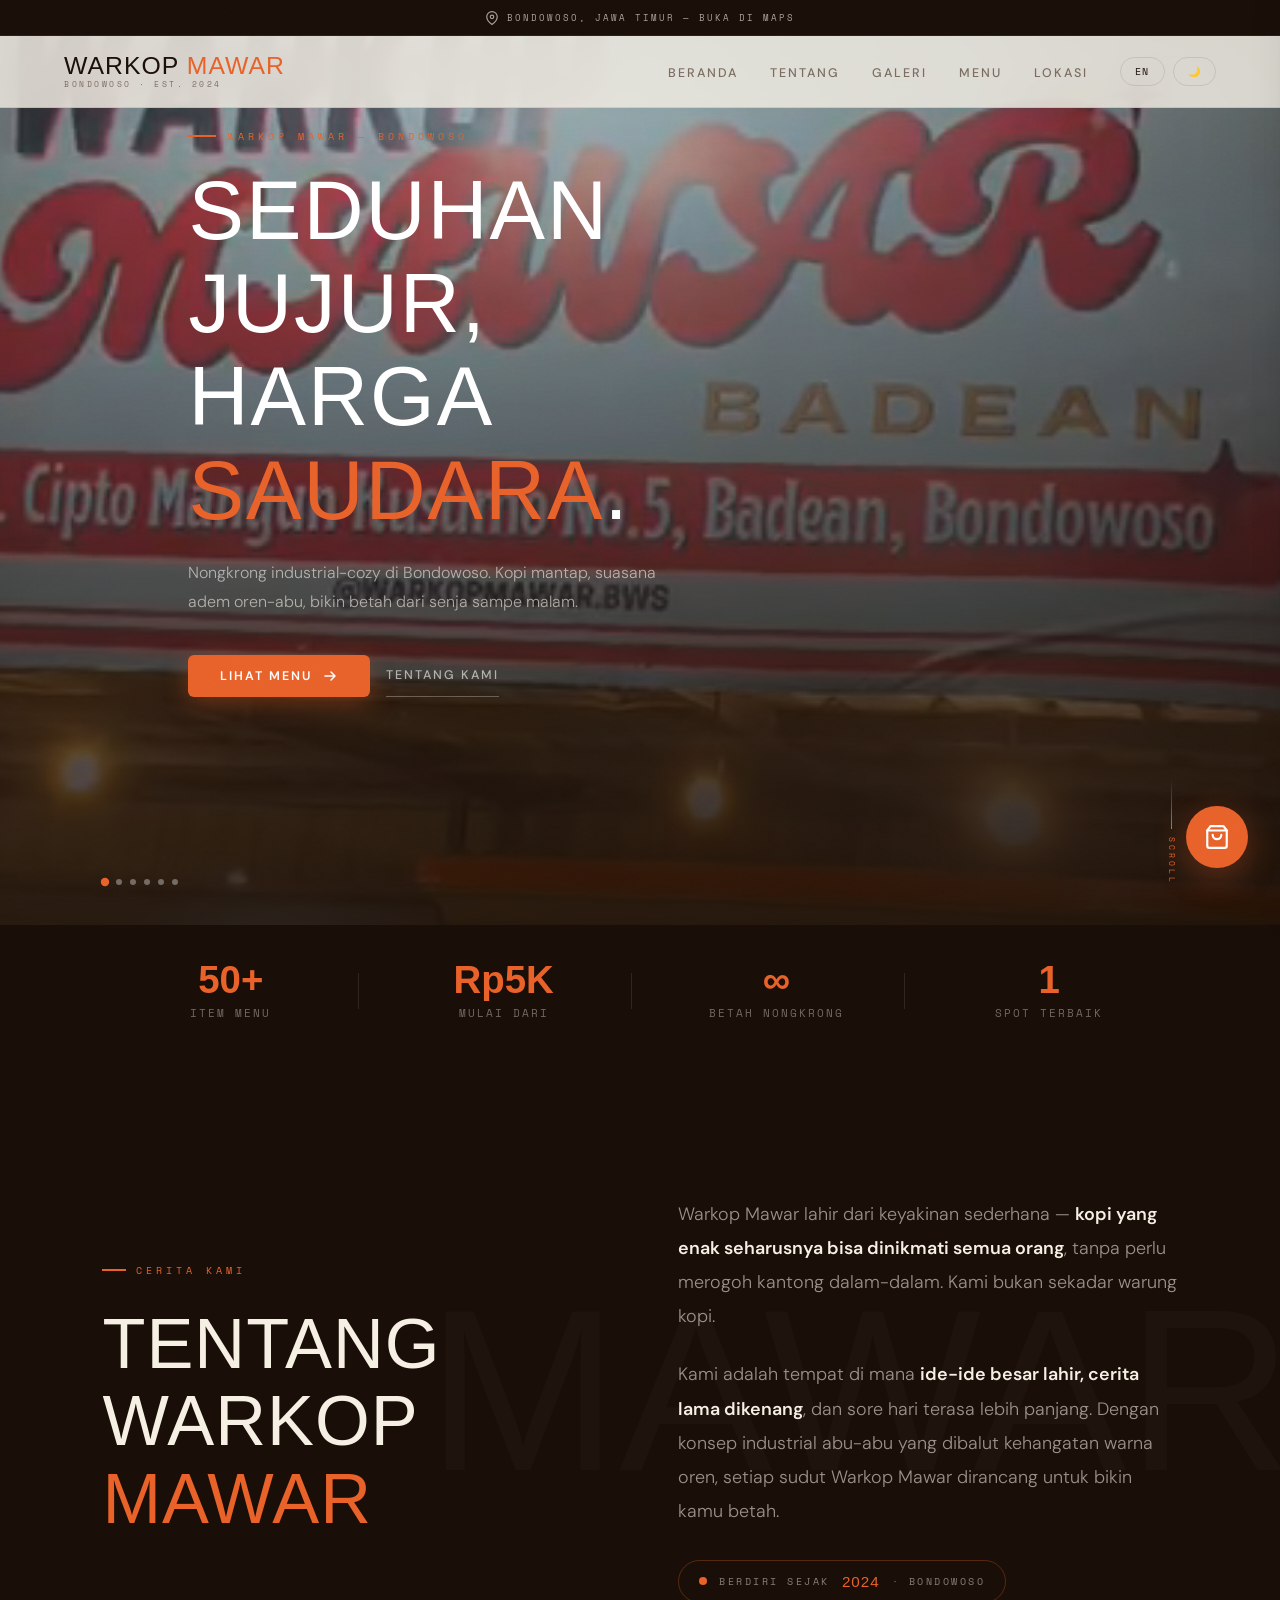
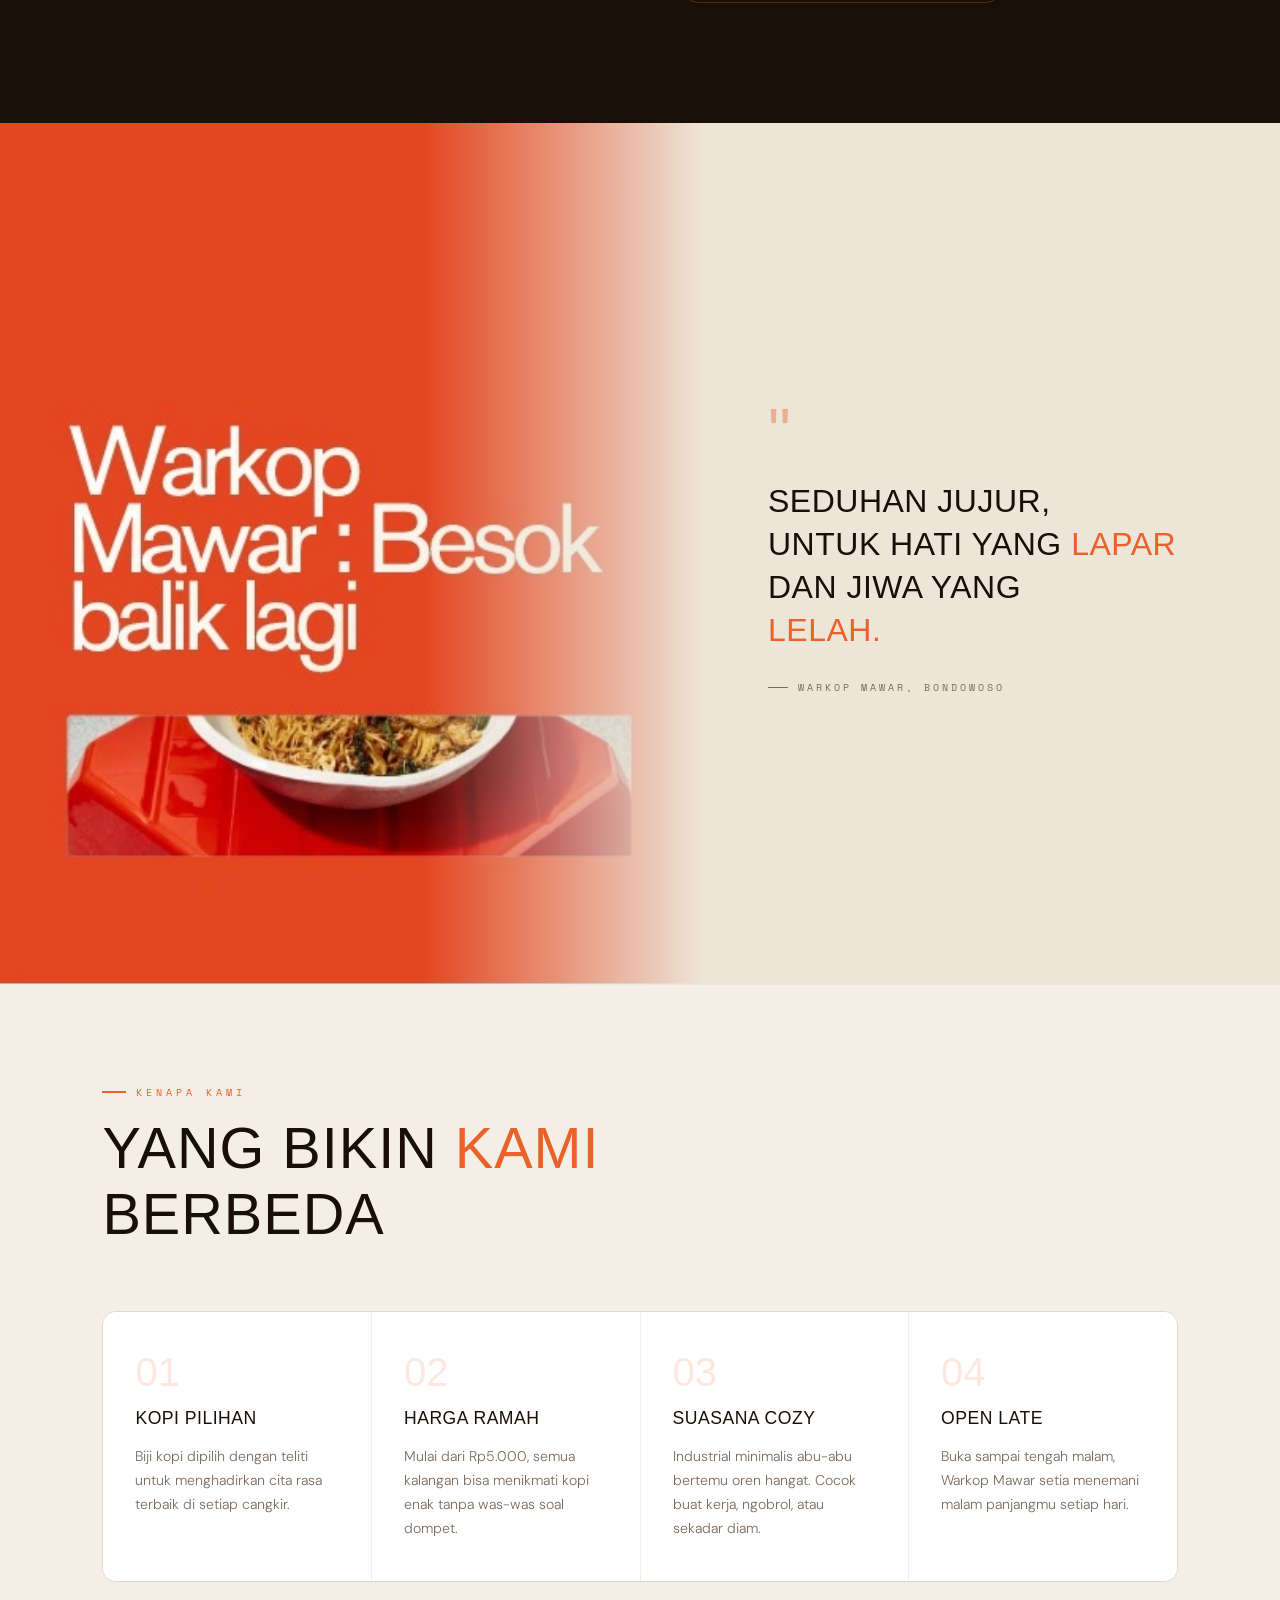
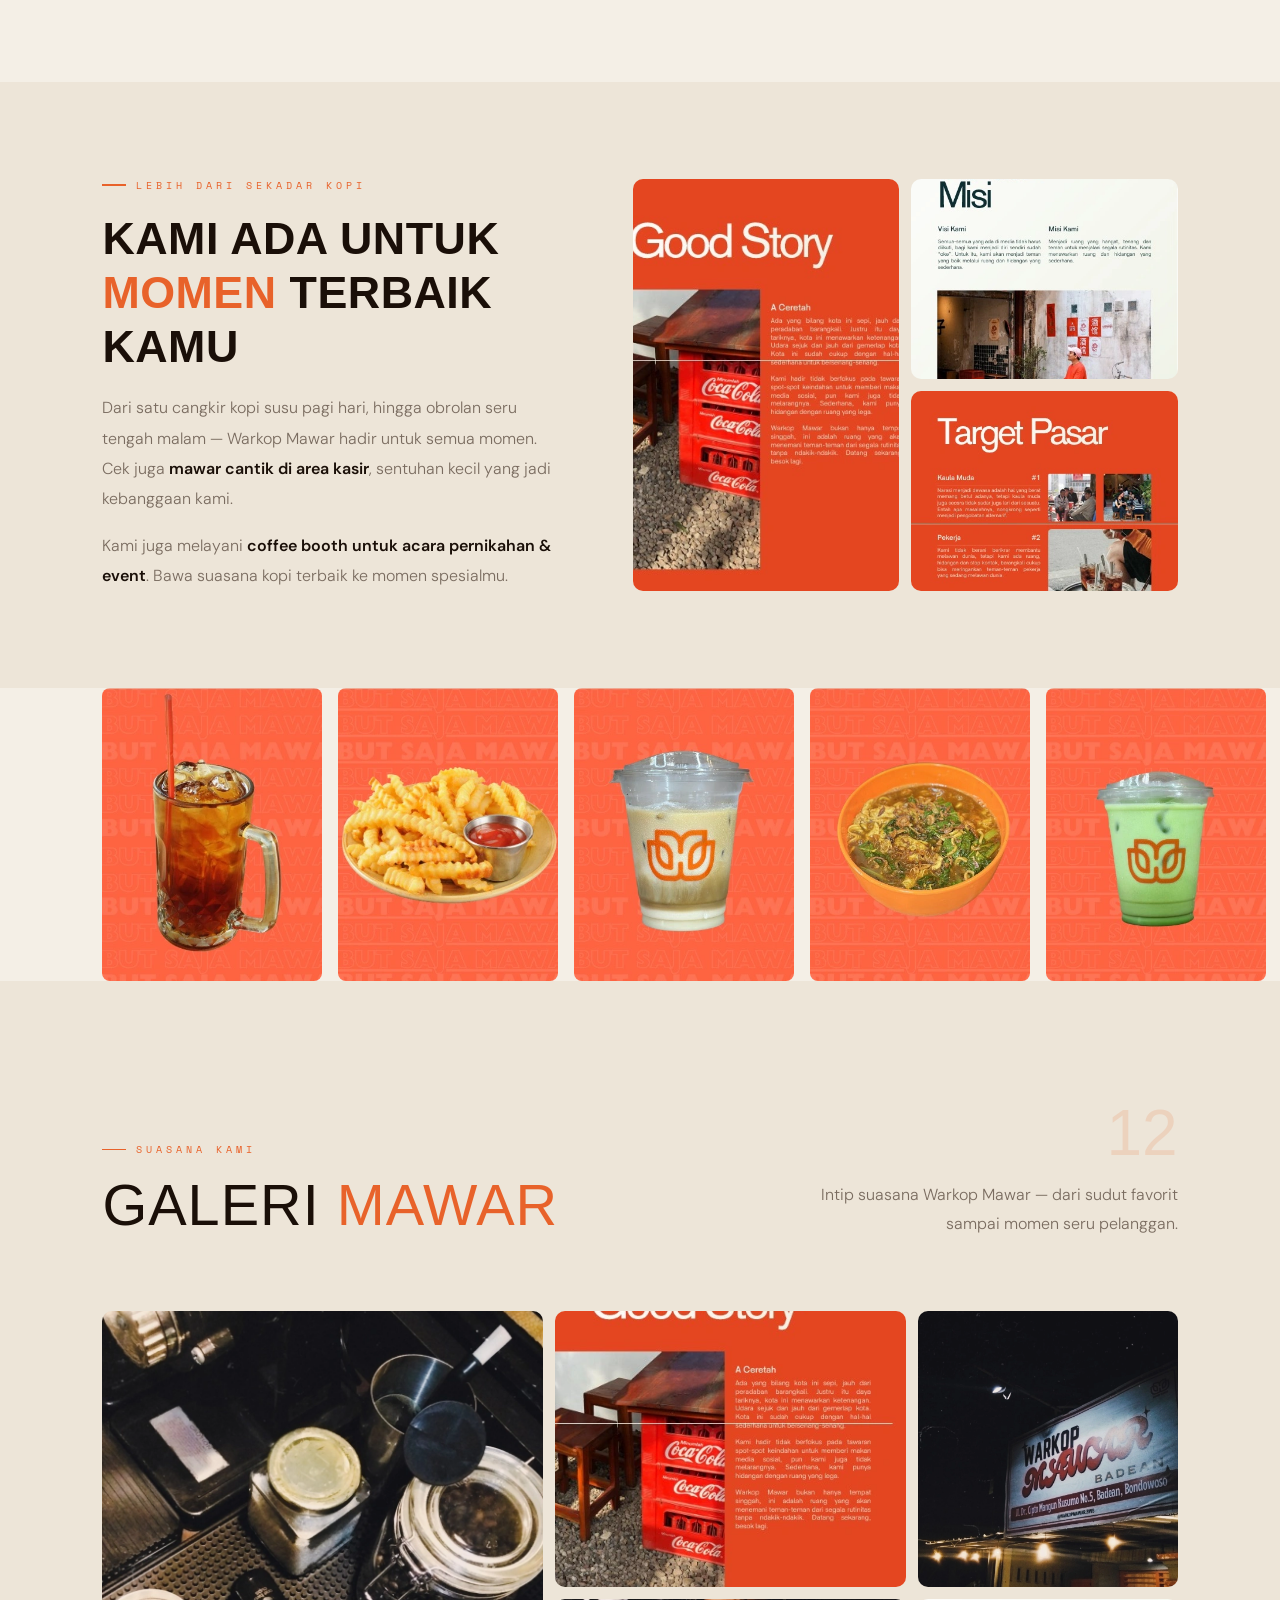
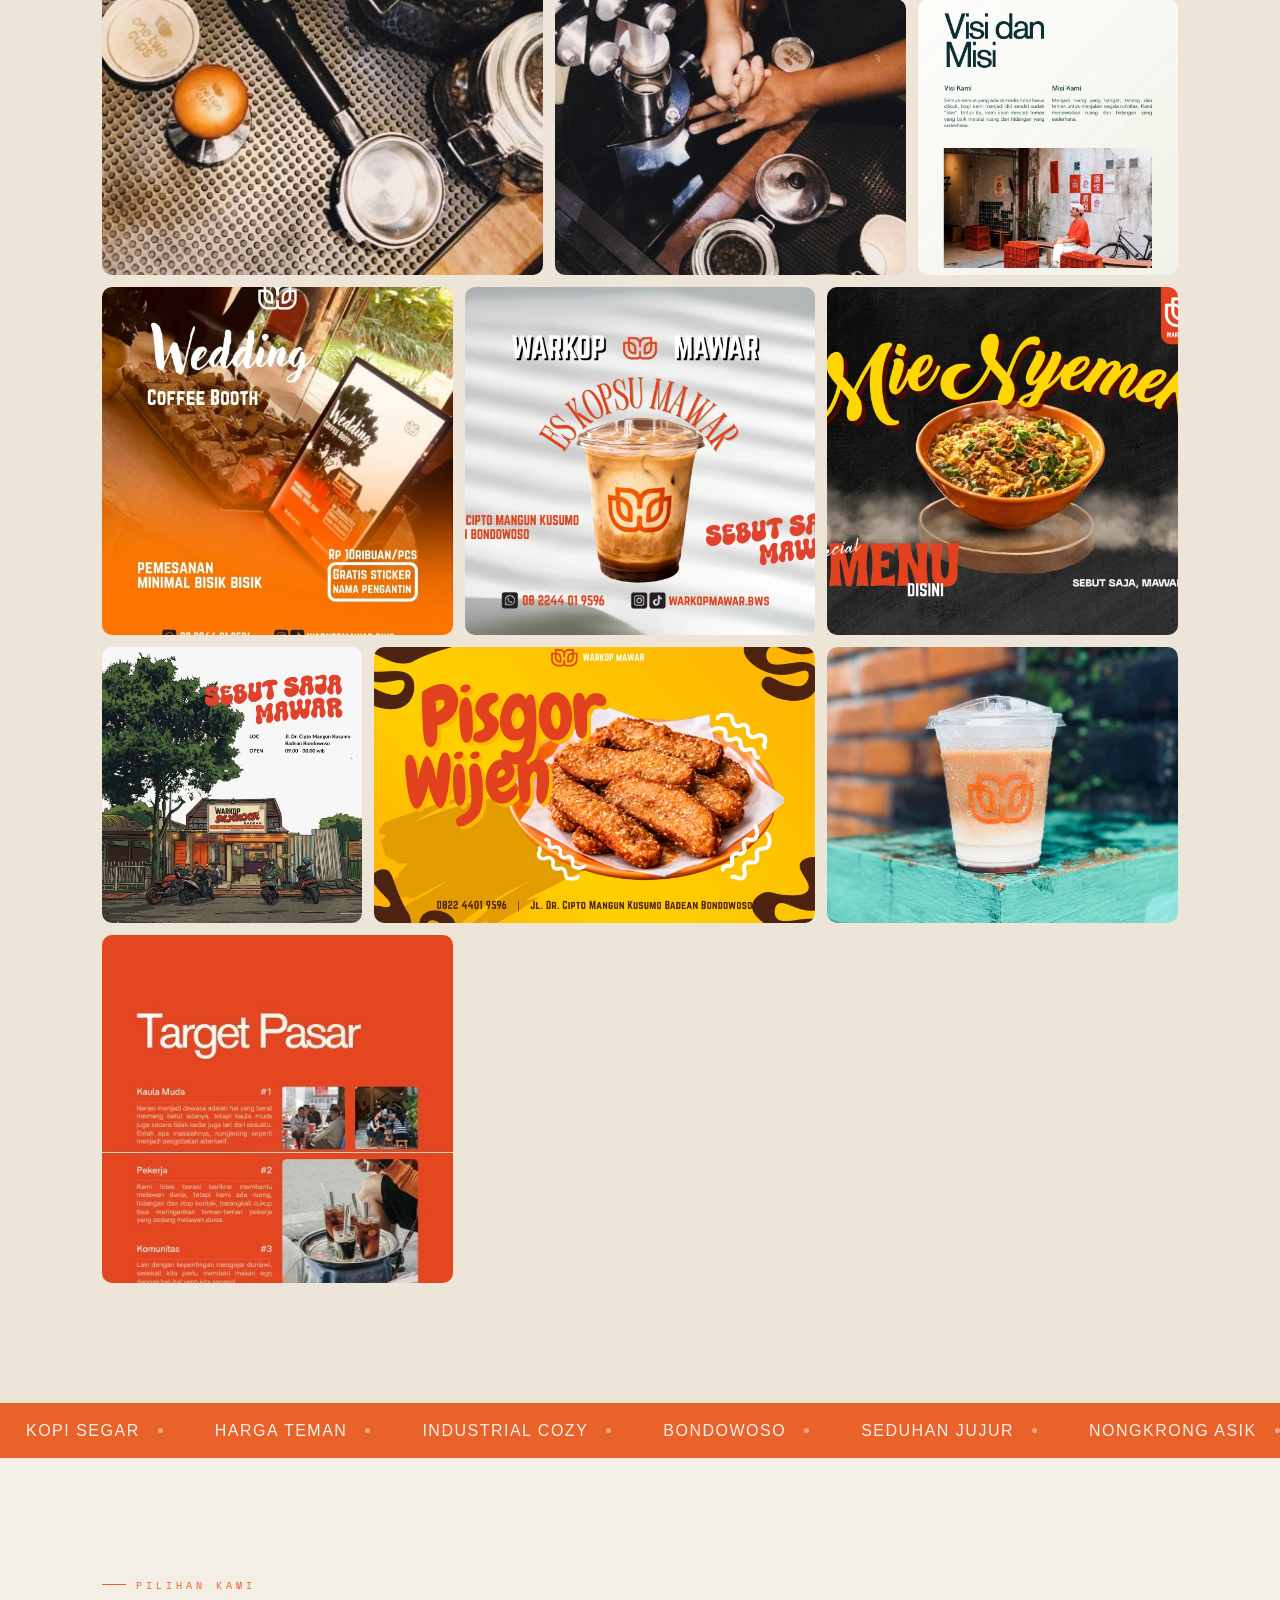
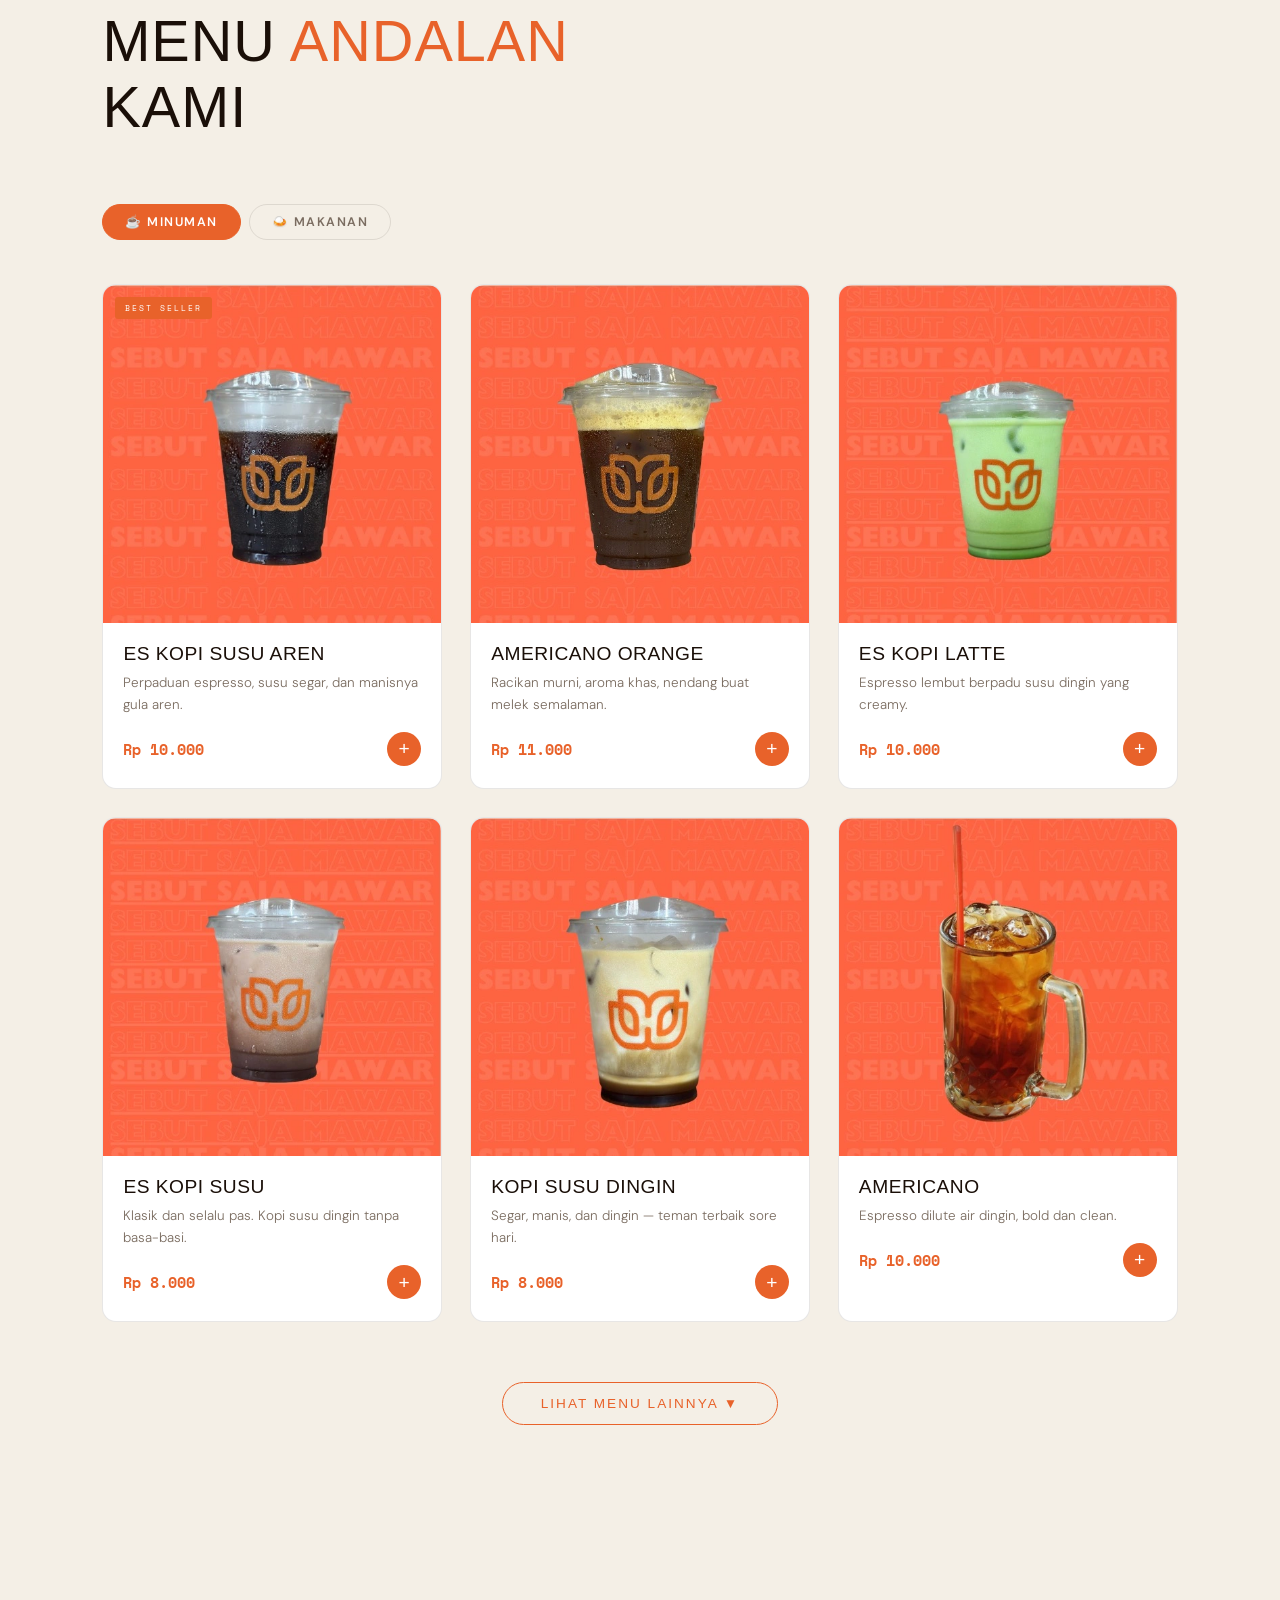
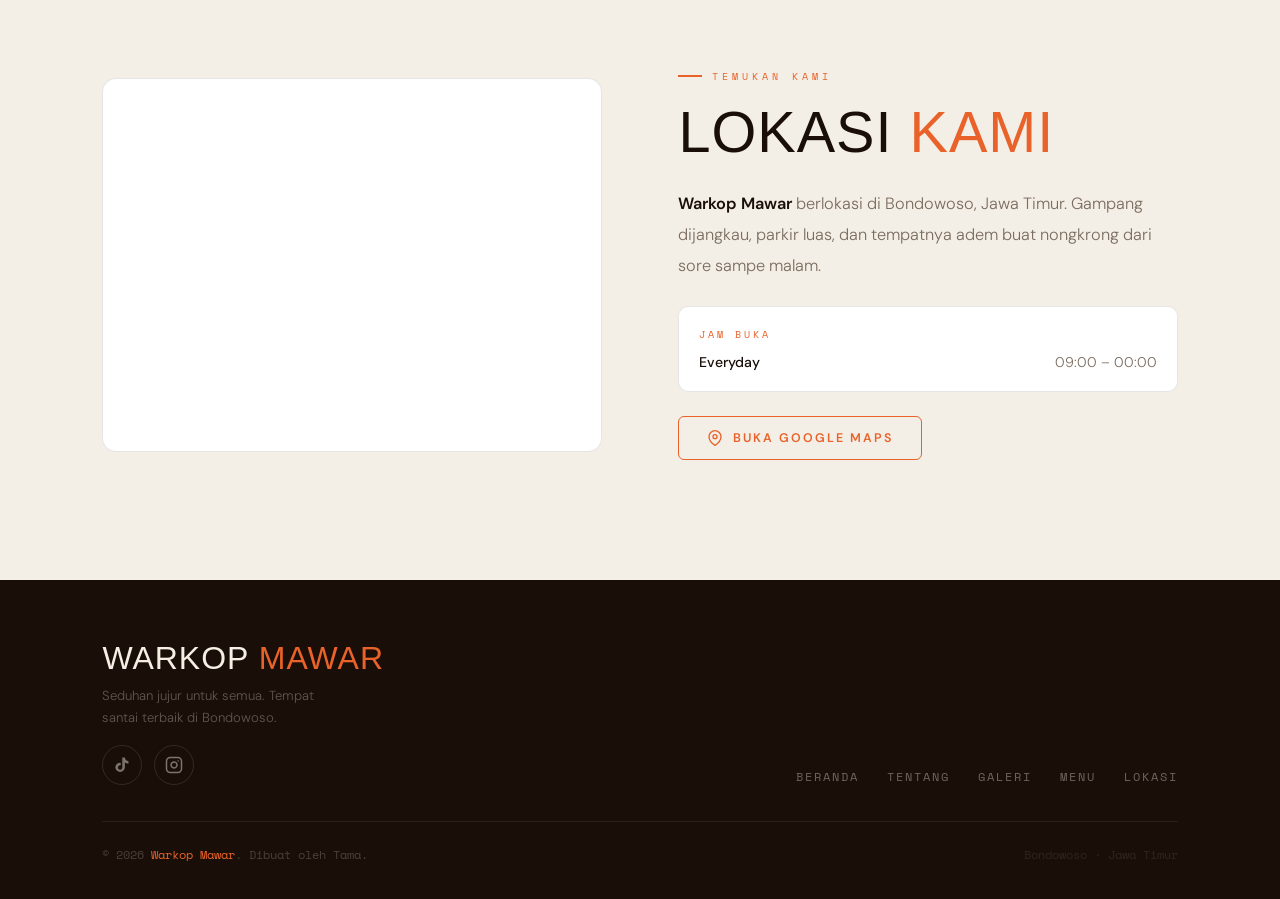
==== commit 5ca83fbd: "perbaruan baru" ====
--- a/index.html
+++ b/index.html
@@ -4,8 +4,18 @@
     <meta charset="UTF-8">
     <meta name="viewport" content="width=device-width, initial-scale=1.0">
     <title>Warkop Mawar — Seduhan Jujur, Harga Saudara</title>
+
+    <link rel="icon" type="image/x-icon" href="favicon.ico">
+    <link rel="icon" type="image/png" sizes="16x16" href="favicon-16x16.png">
+    <link rel="icon" type="image/png" sizes="32x32" href="favicon-32x32.png">
+    <link rel="apple-touch-icon" sizes="180x180" href="apple-touch-icon.png">
+    <link rel="icon" type="image/png" sizes="192x192" href="android-chrome-192x192.png">
+    <link rel="icon" type="image/png" sizes="512x512" href="android-chrome-512x512.png">
+    <meta name="theme-color" content="#E8622A">
+
     <link rel="preconnect" href="https://fonts.googleapis.com">
-    <link href="https://fonts.googleapis.com/css2?family=Playfair+Display:ital,wght@0,700;0,900;1,700&family=DM+Sans:wght@300;400;500;600&family=Space+Mono:wght@400;700&display=swap" rel="stylesheet">
+    <link href="https://fonts.googleapis.com/css2?family=DM+Sans:wght@300;400;500;600&family=Space+Mono:wght@400;700&display=swap" rel="stylesheet">
+    <link href="https://fonts.cdnfonts.com/css/norwester" rel="stylesheet">
     <style>
         :root {
             --orange: #E8622A;
@@ -46,7 +56,6 @@
         a { text-decoration: none; color: inherit; }
         ul { list-style: none; }
 
-        /* ── GRAIN OVERLAY ── */
         body::before {
             content: '';
             position: fixed; inset: 0;
@@ -57,7 +66,6 @@
             mix-blend-mode: overlay;
         }
 
-        /* ── CURSOR ── */
         #cursor {
             width: 12px; height: 12px;
             background: var(--orange);
@@ -67,8 +75,8 @@
             z-index: 99999;
             transform: translate(-50%, -50%);
             transition: transform 0.1s ease, width 0.25s ease, height 0.25s ease, opacity 0.25s ease;
-            mix-blend-mode: multiply;
-        }
+        }
+        body:not(.dark) #cursor { mix-blend-mode: multiply; }
         #cursor-ring {
             width: 36px; height: 36px;
             border: 1.5px solid var(--orange);
@@ -85,7 +93,6 @@
         ::-webkit-scrollbar-track { background: var(--bg2); }
         ::-webkit-scrollbar-thumb { background: var(--orange); border-radius: 3px; }
 
-        /* ── PRELOADER ── */
         #preloader {
             position: fixed; inset: 0;
             background: var(--espresso);
@@ -104,7 +111,7 @@
         }
         @keyframes spin { to { transform: rotate(360deg); } }
         #preloader .pl-wordmark {
-            font-family: 'Playfair Display', serif;
+            font-family: 'Norwester', sans-serif;
             font-size: 1.5rem;
             color: var(--cream);
             letter-spacing: 4px;
@@ -119,8 +126,137 @@
             text-transform: uppercase;
         }
 
-        /* ── NAVBAR ── */
-        /* ── TOP BAR ── */
+        /* ── LIGHTBOX ── */
+        #lightbox {
+            position: fixed; inset: 0;
+            z-index: 99996;
+            background: rgba(10,5,2,0.94);
+            display: flex; align-items: center; justify-content: center;
+            opacity: 0; pointer-events: none;
+            transition: opacity 0.4s ease;
+            backdrop-filter: blur(12px);
+            -webkit-backdrop-filter: blur(12px);
+            cursor: none;
+        }
+        #lightbox.open { opacity: 1; pointer-events: all; }
+        #lightbox .lb-img-wrap {
+            position: relative;
+            max-width: 88vw; max-height: 88vh;
+            border-radius: 12px; overflow: hidden;
+            transform: scale(0.82) translateY(20px);
+            transition: transform 0.45s cubic-bezier(0.34, 1.56, 0.64, 1);
+            box-shadow: 0 32px 80px rgba(0,0,0,0.5);
+        }
+        #lightbox.open .lb-img-wrap { transform: scale(1) translateY(0); }
+        #lightbox img {
+            max-width: 88vw; max-height: 84vh;
+            object-fit: contain; display: block;
+        }
+        .lb-close {
+            position: fixed; top: 28px; right: 36px;
+            width: 44px; height: 44px;
+            border-radius: 50%;
+            background: rgba(244,239,230,0.1);
+            border: 1px solid rgba(244,239,230,0.2);
+            color: rgba(244,239,230,0.8);
+            font-size: 1.3rem; cursor: none;
+            display: flex; align-items: center; justify-content: center;
+            transition: background 0.3s, color 0.3s, transform 0.35s;
+            z-index: 2;
+        }
+        .lb-close:hover { background: var(--orange); color: #fff; transform: rotate(90deg); border-color: var(--orange); }
+        .lb-caption {
+            position: fixed; bottom: 32px; left: 50%; transform: translateX(-50%);
+            font-family: 'Space Mono', monospace;
+            font-size: 0.58rem; letter-spacing: 3px;
+            color: rgba(244,239,230,0.35); text-transform: uppercase;
+            white-space: nowrap;
+        }
+        /* Story photos clickable indicator */
+        .sp-img {
+            cursor: none; position: relative; overflow: hidden;
+        }
+        .sp-img::after {
+            content: '';
+            position: absolute; inset: 0;
+            background: rgba(232,98,42,0);
+            transition: background 0.3s;
+        }
+        .sp-img:hover::after { background: rgba(232,98,42,0.12); }
+        .sp-img .lb-zoom-icon {
+            position: absolute; bottom: 12px; right: 12px;
+            width: 32px; height: 32px; border-radius: 50%;
+            background: rgba(232,98,42,0.85);
+            display: flex; align-items: center; justify-content: center;
+            opacity: 0; transform: scale(0.7);
+            transition: opacity 0.3s, transform 0.35s cubic-bezier(0.34,1.56,0.64,1);
+            z-index: 2; pointer-events: none;
+        }
+        .sp-img:hover .lb-zoom-icon { opacity: 1; transform: scale(1); }
+
+        /* ECO SCREENSAVER */
+        #eco-screen {
+            position: fixed; inset: 0;
+            background: #0D0804;
+            z-index: 999999;
+            display: flex; flex-direction: column;
+            justify-content: center; align-items: center;
+            opacity: 0; pointer-events: none;
+            transition: opacity 1.2s ease;
+            overflow: hidden;
+            cursor: none;
+        }
+        #eco-screen.visible { opacity: 1; pointer-events: all; }
+        .eco-orb {
+            position: absolute;
+            border-radius: 50%;
+            filter: blur(80px);
+            opacity: 0.18;
+            animation: orbFloat linear infinite;
+        }
+        .eco-orb:nth-child(1) { width: 400px; height: 400px; background: var(--orange); top: -100px; left: -80px; animation-duration: 18s; }
+        .eco-orb:nth-child(2) { width: 300px; height: 300px; background: #8B3A10; bottom: -60px; right: 10%; animation-duration: 24s; animation-delay: -6s; }
+        .eco-orb:nth-child(3) { width: 200px; height: 200px; background: var(--orange); top: 40%; right: -60px; animation-duration: 20s; animation-delay: -10s; }
+        @keyframes orbFloat {
+            0%   { transform: translateY(0px) scale(1); }
+            33%  { transform: translateY(-30px) scale(1.05); }
+            66%  { transform: translateY(15px) scale(0.97); }
+            100% { transform: translateY(0px) scale(1); }
+        }
+        #eco-screen::before {
+            content: '';
+            position: absolute; inset: 0;
+            background-image: url("data:image/svg+xml,%3Csvg viewBox='0 0 256 256' xmlns='http://www.w3.org/2000/svg'%3E%3Cfilter id='n'%3E%3CfeTurbulence type='fractalNoise' baseFrequency='0.9' numOctaves='4' stitchTiles='stitch'/%3E%3C/filter%3E%3Crect width='100%25' height='100%25' filter='url(%23n)' opacity='1'/%3E%3C/svg%3E");
+            opacity: 0.05; pointer-events: none; z-index: 1; mix-blend-mode: overlay;
+        }
+        .eco-content {
+            position: relative; z-index: 2;
+            display: flex; flex-direction: column;
+            align-items: center; gap: 32px;
+            max-width: 560px; padding: 0 32px;
+            text-align: center;
+        }
+        .eco-icon {
+            width: 64px; height: 64px;
+            border: 1.5px solid rgba(232,98,42,0.4);
+            border-radius: 50%;
+            display: flex; align-items: center; justify-content: center;
+            animation: ecoIconPulse 3s ease-in-out infinite;
+        }
+        @keyframes ecoIconPulse {
+            0%,100% { box-shadow: 0 0 0 0 rgba(232,98,42,0.0), 0 0 0 0 rgba(232,98,42,0.0); }
+            50%      { box-shadow: 0 0 0 12px rgba(232,98,42,0.08), 0 0 0 24px rgba(232,98,42,0.04); }
+        }
+        .eco-brand { font-family: 'Norwester', sans-serif; font-size: clamp(2rem, 5vw, 3.2rem); color: var(--cream); letter-spacing: 3px; text-transform: uppercase; line-height: 1; }
+        .eco-brand span { color: var(--orange); }
+        .eco-divider { width: 40px; height: 1px; background: rgba(232,98,42,0.5); }
+        .eco-headline { font-family: 'Space Mono', monospace; font-size: clamp(0.6rem, 1.5vw, 0.72rem); letter-spacing: 3px; color: var(--orange); text-transform: uppercase; }
+        .eco-body { font-size: clamp(0.9rem, 2vw, 1.05rem); color: rgba(244,239,230,0.55); line-height: 1.85; font-weight: 300; max-width: 420px; }
+        .eco-cta { font-family: 'Space Mono', monospace; font-size: 0.6rem; letter-spacing: 3px; color: rgba(244,239,230,0.3); text-transform: uppercase; animation: ctaBlink 2.5s ease-in-out infinite; }
+        @keyframes ctaBlink { 0%,100%{opacity:0.3} 50%{opacity:0.8} }
+        .eco-clock { position: absolute; bottom: 48px; right: 5%; font-family: 'Norwester', sans-serif; font-size: clamp(3rem, 8vw, 5rem); color: rgba(244,239,230,0.06); letter-spacing: -2px; z-index: 2; user-select: none; }
+
+        /* NAVBAR */
         .top-bar {
             position: fixed; top: 0; width: 100%; height: 36px;
             background: var(--espresso);
@@ -138,7 +274,6 @@
             transition: color 0.3s;
         }
         .top-bar a:hover { color: var(--orange); }
-        .top-bar svg { flex-shrink: 0; }
 
         header {
             position: fixed; top: 36px; width: 100%; height: 72px;
@@ -151,656 +286,275 @@
             transition: background 0.5s ease, border-color 0.5s ease;
         }
         .logo-wrap { display: flex; flex-direction: column; line-height: 1; gap: 2px; }
-        .logo-main {
-            font-family: 'Playfair Display', serif;
-            font-size: clamp(1.25rem, 4vw, 1.55rem);
-            font-weight: 900;
-            color: var(--text);
-            letter-spacing: -0.5px;
-        }
+        .logo-main { font-family: 'Norwester', sans-serif; font-size: clamp(1.25rem, 4vw, 1.55rem); font-weight: 400; color: var(--text); letter-spacing: 1px; text-transform: uppercase; }
         .logo-main span { color: var(--orange); }
-        .logo-tag {
-            font-family: 'Space Mono', monospace;
-            font-size: 0.48rem;
-            letter-spacing: 2.5px;
-            color: var(--muted);
-            text-transform: uppercase;
-        }
+        .logo-tag { font-family: 'Space Mono', monospace; font-size: 0.48rem; letter-spacing: 2.5px; color: var(--muted); text-transform: uppercase; }
         nav { display: flex; align-items: center; gap: 2rem; }
         .nav-links { display: flex; gap: 2rem; }
-        .nav-links a {
-            font-size: 0.78rem;
-            font-weight: 500;
-            letter-spacing: 2px;
-            text-transform: uppercase;
-            color: var(--muted);
-            position: relative;
-            padding-bottom: 4px;
-            transition: color 0.3s ease;
-        }
-        .nav-links a::after {
-            content: '';
-            position: absolute; left: 0; bottom: 0;
-            width: 0; height: 1.5px;
-            background: var(--orange);
-            transition: width 0.35s cubic-bezier(0.4, 0, 0.2, 1);
-        }
+        .nav-links a { font-size: 0.78rem; font-weight: 500; letter-spacing: 2px; text-transform: uppercase; color: var(--muted); position: relative; padding-bottom: 4px; transition: color 0.3s ease; }
+        .nav-links a::after { content: ''; position: absolute; left: 0; bottom: 0; width: 0; height: 1.5px; background: var(--orange); transition: width 0.35s cubic-bezier(0.4, 0, 0.2, 1); }
         .nav-links a:hover { color: var(--text); }
         .nav-links a:hover::after { width: 100%; }
         .controls { display: flex; gap: 8px; align-items: center; }
-        .icon-btn {
-            background: transparent;
-            border: 1px solid var(--border);
-            color: var(--text);
-            padding: 6px 14px;
-            border-radius: 100px;
-            font-family: 'Space Mono', monospace;
-            font-size: 0.62rem;
-            letter-spacing: 1.5px;
-            cursor: none;
-            transition: background 0.3s, color 0.3s, transform 0.25s, border-color 0.3s;
-        }
+        .icon-btn { background: transparent; border: 1px solid var(--border); color: var(--text); padding: 6px 14px; border-radius: 100px; font-family: 'Space Mono', monospace; font-size: 0.62rem; letter-spacing: 1.5px; cursor: none; transition: background 0.3s, color 0.3s, transform 0.25s, border-color 0.3s; }
         .icon-btn:hover { background: var(--orange); color: #fff; border-color: var(--orange); transform: scale(1.05); }
-
-        /* Hamburger */
-        .hamburger {
-            display: none;
-            flex-direction: column;
-            gap: 5px;
-            cursor: none;
-            padding: 6px;
-            border: none;
-            background: none;
-        }
-        .hamburger span {
-            display: block;
-            width: 22px; height: 2px;
-            background: var(--text);
-            border-radius: 2px;
-            transition: all 0.35s cubic-bezier(0.4,0,0.2,1);
-            transform-origin: center;
-        }
+        .hamburger { display: none; flex-direction: column; gap: 5px; cursor: none; padding: 6px; border: none; background: none; }
+        .hamburger span { display: block; width: 22px; height: 2px; background: var(--text); border-radius: 2px; transition: all 0.35s cubic-bezier(0.4,0,0.2,1); transform-origin: center; }
         .hamburger.open span:nth-child(1) { transform: translateY(7px) rotate(45deg); }
         .hamburger.open span:nth-child(2) { opacity: 0; transform: scaleX(0); }
         .hamburger.open span:nth-child(3) { transform: translateY(-7px) rotate(-45deg); }
-
-        /* Mobile Menu Overlay */
-        .mobile-nav {
-            position: fixed; inset: 0; top: 108px;
-            background: var(--nav-bg);
-            backdrop-filter: blur(24px); -webkit-backdrop-filter: blur(24px);
-            z-index: 999;
-            display: flex; flex-direction: column;
-            justify-content: center; align-items: center;
-            gap: 40px;
-            opacity: 0; pointer-events: none;
-            transition: opacity 0.4s ease;
-        }
+        .mobile-nav { position: fixed; inset: 0; top: 108px; background: var(--nav-bg); backdrop-filter: blur(24px); -webkit-backdrop-filter: blur(24px); z-index: 999; display: flex; flex-direction: column; justify-content: center; align-items: center; gap: 40px; opacity: 0; pointer-events: none; transition: opacity 0.4s ease; }
         .mobile-nav.open { opacity: 1; pointer-events: all; }
-        .mobile-nav a {
-            font-family: 'Playfair Display', serif;
-            font-size: 2.2rem;
-            font-weight: 700;
-            color: var(--text);
-            letter-spacing: -0.5px;
-            position: relative;
-            transition: color 0.3s;
-        }
-        .mobile-nav a::after {
-            content: '';
-            position: absolute; left: 0; bottom: -4px;
-            width: 0; height: 2px;
-            background: var(--orange);
-            transition: width 0.3s;
-        }
+        .mobile-nav a { font-family: 'Norwester', sans-serif; font-size: 2.2rem; font-weight: 700; color: var(--text); letter-spacing: -0.5px; position: relative; transition: color 0.3s; }
+        .mobile-nav a::after { content: ''; position: absolute; left: 0; bottom: -4px; width: 0; height: 2px; background: var(--orange); transition: width 0.3s; }
         .mobile-nav a:hover { color: var(--orange); }
         .mobile-nav a:hover::after { width: 100%; }
         .mobile-controls { display: flex; gap: 12px; margin-top: 12px; }
 
-        /* ── HERO ── */
-        .hero {
-            min-height: 100svh; width: 100%;
-            display: flex; align-items: flex-end;
-            position: relative; overflow: hidden;
-            padding-top: 108px;
-        }
-        .hero-video-container {
-            position: absolute; inset: 0;
-            width: 100%; height: 100%;
-            z-index: 0;
-        }
-        .hero-video {
-            position: absolute; inset: 0;
-            width: 100%; height: 100%;
-            object-fit: cover;
-            opacity: 0;
-            transform: scale(1.08);
-            transition: opacity 1.2s ease, transform 12s ease-in-out;
-        }
-        .hero-video.active {
-            opacity: 1;
-            animation: heroZoom 14s ease-in-out infinite alternate;
-        }
+        /* HERO */
+        .hero { min-height: 100svh; width: 100%; display: flex; align-items: flex-end; position: relative; overflow: hidden; padding-top: 108px; }
+        .hero-video-container { position: absolute; inset: 0; width: 100%; height: 100%; z-index: 0; }
+        .hero-video { position: absolute; inset: 0; width: 100%; height: 100%; object-fit: cover; opacity: 0; transform: scale(1.08); transition: opacity 1.2s ease, transform 12s ease-in-out; }
+        .hero-video.active { opacity: 1; animation: heroZoom 14s ease-in-out infinite alternate; }
         @keyframes heroZoom { from { transform: scale(1.05); } to { transform: scale(1.13); } }
-        .hero-overlay {
-            position: absolute; inset: 0;
-            background: linear-gradient(175deg, rgba(26,15,8,0.15) 0%, rgba(26,15,8,0.5) 45%, rgba(26,15,8,0.95) 100%);
-            z-index: 1;
-        }
-        /* Video dots */
-        .hero-video-dots {
-            position: absolute;
-            bottom: 40px; left: 8%;
-            z-index: 3;
-            display: flex; gap: 8px;
-            opacity: 0;
-            animation: fadeUp 0.8s 2.4s forwards;
-        }
-        .vdot {
-            width: 6px; height: 6px;
-            border-radius: 50%;
-            background: rgba(255,255,255,0.35);
-            border: none;
-            cursor: none;
-            transition: background 0.3s, transform 0.3s;
-        }
+        .hero-overlay { position: absolute; inset: 0; background: linear-gradient(175deg, rgba(26,15,8,0.15) 0%, rgba(26,15,8,0.5) 45%, rgba(26,15,8,0.95) 100%); z-index: 1; }
+        .hero-video-dots { position: absolute; bottom: 40px; left: 8%; z-index: 3; display: flex; gap: 8px; opacity: 0; animation: fadeUp 0.8s 2.4s forwards; }
+        .vdot { width: 6px; height: 6px; border-radius: 50%; background: rgba(255,255,255,0.35); border: none; cursor: none; transition: background 0.3s, transform 0.3s; }
         .vdot.active { background: var(--orange); transform: scale(1.4); }
-
-        .hero-content {
-            position: relative; z-index: 2;
-            padding: 0 8% 8%;
-            max-width: 820px;
-        }
-        .hero-eyebrow {
-            font-family: 'Space Mono', monospace;
-            font-size: clamp(0.55rem, 1.5vw, 0.65rem);
-            letter-spacing: 4px;
-            color: var(--orange);
-            text-transform: uppercase;
-            display: flex; align-items: center; gap: 12px;
-            margin-bottom: 20px;
-            opacity: 0;
-            transform: translateY(20px);
-            animation: fadeUp 0.8s 1.2s forwards;
-        }
-        .hero-eyebrow::before {
-            content: '';
-            display: block;
-            width: 28px; height: 1.5px;
-            background: var(--orange);
-        }
-        .hero h2 {
-            font-family: 'Playfair Display', serif;
-            font-size: clamp(2.6rem, 6.5vw, 5.5rem);
-            line-height: 1.07;
-            color: #fff;
-            font-weight: 900;
-            letter-spacing: -2px;
-            margin-bottom: 22px;
-            opacity: 0;
-            transform: translateY(30px);
-            animation: fadeUp 0.9s 1.4s forwards;
-        }
-        .hero h2 em { color: var(--orange); font-style: italic; }
-        .hero-desc {
-            font-size: clamp(0.88rem, 2vw, 1rem);
-            color: rgba(244,239,230,0.62);
-            max-width: 480px;
-            line-height: 1.8;
-            font-weight: 300;
-            margin-bottom: 38px;
-            opacity: 0;
-            transform: translateY(20px);
-            animation: fadeUp 0.8s 1.6s forwards;
-        }
-        .hero-actions {
-            display: flex; gap: 16px; align-items: center; flex-wrap: wrap;
-            opacity: 0;
-            transform: translateY(20px);
-            animation: fadeUp 0.8s 1.8s forwards;
-        }
-        .btn-primary {
-            background: var(--orange);
-            color: #fff;
-            padding: 13px 32px;
-            border-radius: 6px;
-            font-size: 0.78rem;
-            font-weight: 600;
-            letter-spacing: 2px;
-            text-transform: uppercase;
-            display: inline-flex; align-items: center; gap: 10px;
-            transition: background 0.3s, transform 0.3s, box-shadow 0.3s;
-            box-shadow: 0 6px 24px var(--orange-glow);
-            cursor: none;
-        }
+        .hero-content { position: relative; z-index: 2; padding: 0 8% 10%; padding-top: 20px; max-width: 820px; }
+        .hero-eyebrow { font-family: 'Space Mono', monospace; font-size: clamp(0.55rem, 1.5vw, 0.65rem); letter-spacing: 4px; color: var(--orange); text-transform: uppercase; display: flex; align-items: center; gap: 12px; margin-bottom: 20px; opacity: 0; transform: translateY(20px); animation: fadeUp 0.8s 1.2s forwards; }
+        .hero-eyebrow::before { content: ''; display: block; width: 28px; height: 1.5px; background: var(--orange); }
+        .hero h2 { font-family: 'Norwester', sans-serif; font-size: clamp(2.6rem, 6.5vw, 5.5rem); line-height: 1.12; color: #fff; text-transform: uppercase; font-weight: 400; letter-spacing: 2px; margin-bottom: 22px; opacity: 0; transform: translateY(30px); animation: fadeUp 0.9s 1.4s forwards; }
+        .hero h2 em { color: var(--orange); font-style: normal; }
+        .hero-desc { font-size: clamp(0.88rem, 2vw, 1rem); color: rgba(244,239,230,0.62); max-width: 480px; line-height: 1.8; font-weight: 300; margin-bottom: 38px; opacity: 0; transform: translateY(20px); animation: fadeUp 0.8s 1.6s forwards; }
+        .hero-actions { display: flex; gap: 16px; align-items: center; flex-wrap: wrap; opacity: 0; transform: translateY(20px); animation: fadeUp 0.8s 1.8s forwards; }
+        .btn-primary { background: var(--orange); color: #fff; padding: 13px 32px; border-radius: 6px; font-size: 0.78rem; font-weight: 600; letter-spacing: 2px; text-transform: uppercase; display: inline-flex; align-items: center; gap: 10px; transition: background 0.3s, transform 0.3s, box-shadow 0.3s; box-shadow: 0 6px 24px var(--orange-glow); cursor: none; }
         .btn-primary:hover { background: var(--dark-orange); transform: translateY(-3px); box-shadow: 0 12px 32px var(--orange-glow); }
         .btn-primary svg { transition: transform 0.3s; }
         .btn-primary:hover svg { transform: translateX(4px); }
-        .btn-ghost {
-            color: rgba(244,239,230,0.65);
-            padding: 13px 0;
-            font-size: 0.78rem;
-            font-weight: 500;
-            letter-spacing: 2px;
-            text-transform: uppercase;
-            border-bottom: 1px solid rgba(244,239,230,0.3);
-            transition: color 0.3s, border-color 0.3s;
-            cursor: none;
-        }
+        .btn-ghost { color: rgba(244,239,230,0.65); padding: 13px 0; font-size: 0.78rem; font-weight: 500; letter-spacing: 2px; text-transform: uppercase; border-bottom: 1px solid rgba(244,239,230,0.3); transition: color 0.3s, border-color 0.3s; cursor: none; }
         .btn-ghost:hover { color: #fff; border-color: #fff; }
-        .hero-scroll {
-            position: absolute; bottom: 40px; right: 8%;
-            z-index: 2;
-            display: flex; flex-direction: column; align-items: center; gap: 8px;
-            opacity: 0;
-            animation: fadeUp 0.8s 2.2s forwards;
-        }
-        .scroll-line {
-            width: 1px; height: 50px;
-            background: linear-gradient(to bottom, rgba(232,98,42,0), var(--orange));
-            animation: scrollPulse 2s ease-in-out infinite;
-        }
+        .hero-scroll { position: absolute; bottom: 40px; right: 8%; z-index: 2; display: flex; flex-direction: column; align-items: center; gap: 8px; opacity: 0; animation: fadeUp 0.8s 2.2s forwards; }
+        .scroll-line { width: 1px; height: 50px; background: linear-gradient(to bottom, rgba(232,98,42,0), var(--orange)); animation: scrollPulse 2s ease-in-out infinite; }
         @keyframes scrollPulse { 0%,100%{opacity:0.3;} 50%{opacity:1;} }
-        .scroll-label {
-            font-family: 'Space Mono', monospace;
-            font-size: 0.5rem; letter-spacing: 3px;
-            color: var(--orange);
-            text-transform: uppercase;
-            writing-mode: vertical-rl;
-        }
+        .scroll-label { font-family: 'Space Mono', monospace; font-size: 0.5rem; letter-spacing: 3px; color: var(--orange); text-transform: uppercase; writing-mode: vertical-rl; }
         @keyframes fadeUp { to { opacity: 1; transform: translateY(0); } }
 
-        /* ── STATS BAND ── */
-        .stats-band {
-            background: var(--espresso);
-            padding: 36px 8%;
-            display: flex;
-            justify-content: space-between;
-            align-items: center;
-            gap: 16px;
-            overflow: hidden;
-        }
+        /* STATS BAND */
+        .stats-band { background: var(--espresso); padding: 36px 8%; display: flex; justify-content: space-between; align-items: center; gap: 16px; overflow: hidden; }
         body.dark .stats-band { background: #0D0A08; }
         .stat-item { text-align: center; flex: 1; position: relative; }
-        .stat-item:not(:last-child)::after {
-            content: '';
-            position: absolute; right: 0; top: 50%;
-            transform: translateY(-50%);
-            width: 1px; height: 36px;
-            background: rgba(244,239,230,0.1);
-        }
-        .stat-num {
-            font-family: 'Playfair Display', serif;
-            font-size: clamp(1.8rem, 3.5vw, 2.4rem);
-            font-weight: 700; color: var(--orange);
-            display: block; line-height: 1;
-        }
-        .stat-label {
-            font-size: clamp(0.55rem, 1.2vw, 0.68rem);
-            letter-spacing: 2px; text-transform: uppercase;
-            color: rgba(244,239,230,0.4);
-            margin-top: 6px;
-            font-family: 'Space Mono', monospace;
-            display: block;
-        }
-
-        /* ── SECTION BASE ── */
+        .stat-item:not(:last-child)::after { content: ''; position: absolute; right: 0; top: 50%; transform: translateY(-50%); width: 1px; height: 36px; background: rgba(244,239,230,0.1); }
+        .stat-num { font-family: 'Norwester', sans-serif; font-size: clamp(1.8rem, 3.5vw, 2.4rem); font-weight: 700; color: var(--orange); display: block; line-height: 1; }
+        .stat-label { font-size: clamp(0.55rem, 1.2vw, 0.68rem); letter-spacing: 2px; text-transform: uppercase; color: rgba(244,239,230,0.4); margin-top: 6px; font-family: 'Space Mono', monospace; display: block; }
+
+        /* SECTION BASE */
         section { padding: clamp(72px, 10vw, 120px) 8%; }
-        .section-eyebrow {
-            font-family: 'Space Mono', monospace;
-            font-size: 0.6rem; letter-spacing: 4px; color: var(--orange);
-            text-transform: uppercase;
-            display: flex; align-items: center; gap: 10px;
-            margin-bottom: 16px;
-        }
-        .section-eyebrow::before {
-            content: '';
-            width: 24px; height: 1.5px; background: var(--orange); flex-shrink: 0;
-        }
-        .section-title {
-            font-family: 'Playfair Display', serif;
-            font-size: clamp(2rem, 4.5vw, 3.6rem);
-            font-weight: 900; color: var(--text);
-            letter-spacing: -1.5px; line-height: 1.1;
-        }
-        .section-title em { color: var(--orange); font-style: italic; }
-
-        /* ── ABOUT ── */
-        #about { background: var(--bg2); }
-        .about-inner {
-            display: grid;
-            grid-template-columns: 1fr 1fr;
-            gap: clamp(40px, 6vw, 80px);
-            align-items: center;
-        }
-        .about-visual { position: relative; }
-        .about-img-frame {
-            width: 100%; aspect-ratio: 4/5;
-            overflow: hidden; border-radius: 4px; position: relative;
-        }
-        .about-img {
-            width: 100%; height: 100%; object-fit: cover;
-            transition: transform 0.9s cubic-bezier(0.25, 0.46, 0.45, 0.94);
-            display: block;
-        }
-        .about-img-frame:hover .about-img { transform: scale(1.06); }
-        .about-badge {
-            position: absolute;
-            bottom: -20px; right: -16px;
-            width: clamp(88px, 10vw, 110px); height: clamp(88px, 10vw, 110px);
-            background: var(--orange);
-            border-radius: 50%;
-            display: flex; flex-direction: column;
-            justify-content: center; align-items: center;
-            box-shadow: 0 12px 30px var(--orange-glow);
-            animation: badgeSpin 14s linear infinite;
-        }
-        .badge-inner {
-            font-family: 'Space Mono', monospace;
-            font-size: 0.48rem; letter-spacing: 1.8px;
-            text-transform: uppercase; color: rgba(255,255,255,0.85);
-            text-align: center; line-height: 1.7;
-        }
-        .badge-num {
-            font-family: 'Playfair Display', serif;
-            font-size: 1.5rem; font-weight: 700; color: #fff; display: block;
-        }
-        @keyframes badgeSpin { from{transform:rotate(0deg)} to{transform:rotate(360deg)} }
-        .about-text-block { display: flex; flex-direction: column; gap: 26px; }
-        .about-body {
-            font-size: clamp(0.95rem, 2vw, 1.05rem);
-            line-height: 1.9; color: var(--muted); font-weight: 300;
-        }
-        .about-body strong { color: var(--text); font-weight: 600; }
-        .about-features {
-            display: grid; grid-template-columns: 1fr 1fr; gap: 12px; margin-top: 8px;
-        }
-        .feature-chip {
-            display: flex; align-items: center; gap: 10px;
-            background: var(--bg); border: 1px solid var(--border);
-            padding: 11px 15px; border-radius: 8px;
-            font-size: 0.82rem; font-weight: 500;
-            transition: border-color 0.3s, box-shadow 0.3s;
-        }
-        .feature-chip:hover { border-color: var(--orange); box-shadow: 0 4px 16px var(--orange-glow); }
-        .feature-chip .dot {
-            width: 7px; height: 7px; background: var(--orange);
-            border-radius: 50%; flex-shrink: 0;
-        }
-
-        /* ── GALLERY STRIP ── */
-        .gallery-strip {
-            background: var(--bg);
-            padding: 0 0 0 8%;
-            overflow: hidden;
-        }
-        .gallery-track {
-            display: flex; gap: 16px;
-            animation: galleryScroll 28s linear infinite;
-            width: max-content;
-        }
+        .section-eyebrow { font-family: 'Space Mono', monospace; font-size: 0.6rem; letter-spacing: 4px; color: var(--orange); text-transform: uppercase; display: flex; align-items: center; gap: 10px; margin-bottom: 16px; }
+        .section-eyebrow::before { content: ''; width: 24px; height: 1.5px; background: var(--orange); flex-shrink: 0; }
+        .section-title { font-family: 'Norwester', sans-serif; font-size: clamp(2rem, 4.5vw, 3.6rem); font-weight: 400; color: var(--text); letter-spacing: 1px; line-height: 1.15; text-transform: uppercase; }
+        .section-title em { color: var(--orange); font-style: normal; }
+
+        /* ABOUT */
+        #about { background: var(--bg); padding: 0; overflow: hidden; }
+        .about-hero-stmt { background: var(--espresso); padding: clamp(80px, 12vw, 140px) 8% clamp(72px, 10vw, 120px); display: grid; grid-template-columns: 1fr 1fr; gap: clamp(48px, 6vw, 96px); align-items: center; position: relative; overflow: hidden; }
+        .about-hero-stmt::before { content: 'MAWAR'; position: absolute; right: -1%; top: 50%; transform: translateY(-50%); font-family: 'Norwester', sans-serif; font-size: clamp(8rem, 18vw, 18rem); color: rgba(255,255,255,0.025); pointer-events: none; line-height: 1; user-select: none; white-space: nowrap; }
+        .about-stmt-left { position: relative; z-index: 1; }
+        .about-stmt-label { font-family: 'Space Mono', monospace; font-size: 0.6rem; letter-spacing: 4px; color: var(--orange); text-transform: uppercase; display: flex; align-items: center; gap: 10px; margin-bottom: 28px; }
+        .about-stmt-label::before { content: ''; width: 24px; height: 1.5px; background: var(--orange); }
+        .about-stmt-title { font-family: 'Norwester', sans-serif; font-size: clamp(2.6rem, 5.5vw, 5rem); line-height: 1.1; color: var(--cream); text-transform: uppercase; font-weight: 400; letter-spacing: 1px; }
+        .about-stmt-title em { color: var(--orange); font-style: normal; display: block; }
+        .about-stmt-right { position: relative; z-index: 1; display: flex; flex-direction: column; gap: 24px; }
+        .about-stmt-body { font-size: clamp(1rem, 2vw, 1.12rem); line-height: 1.9; color: rgba(244,239,230,0.58); font-weight: 300; }
+        .about-stmt-body strong { color: var(--cream); font-weight: 600; }
+        .about-est { display: inline-flex; align-items: center; gap: 12px; padding: 12px 20px; border: 1px solid rgba(232,98,42,0.3); border-radius: 50px; width: fit-content; margin-top: 8px; }
+        .about-est-dot { width: 8px; height: 8px; background: var(--orange); border-radius: 50%; flex-shrink: 0; animation: pulseDot 2s ease-in-out infinite; }
+        @keyframes pulseDot { 0%,100%{transform:scale(1);opacity:1} 50%{transform:scale(1.5);opacity:0.6} }
+        .about-est-text { font-family: 'Space Mono', monospace; font-size: 0.62rem; letter-spacing: 2.5px; color: rgba(244,239,230,0.5); text-transform: uppercase; }
+        .about-est-year { font-family: 'Norwester', sans-serif; font-size: 0.95rem; color: var(--orange); letter-spacing: 1px; }
+
+        .about-photo-row { display: grid; grid-template-columns: 55% 45%; min-height: 520px; }
+        .about-photo-main { position: relative; overflow: hidden; }
+        .about-photo-main img { width: 100%; height: 100%; object-fit: cover; transition: transform 1.2s cubic-bezier(0.25,0.46,0.45,0.94); display: block; }
+        .about-photo-main:hover img { transform: scale(1.06); }
+        .about-photo-overlay { position: absolute; inset: 0; background: linear-gradient(to right, transparent 60%, var(--bg2) 100%); }
+        body.dark .about-photo-overlay { background: linear-gradient(to right, transparent 60%, var(--bg2) 100%); }
+        .about-pullquote { background: var(--bg2); padding: clamp(48px, 6vw, 80px) clamp(40px, 5vw, 64px); display: flex; flex-direction: column; justify-content: center; gap: 28px; }
+        .pullquote-mark { font-family: 'Norwester', sans-serif; font-size: 4rem; color: var(--orange); line-height: 0.6; opacity: 0.4; display: block; }
+        .pullquote-text { font-family: 'Norwester', sans-serif; font-size: clamp(1.4rem, 2.8vw, 2rem); color: var(--text); line-height: 1.35; font-weight: 400; text-transform: uppercase; letter-spacing: 0.5px; }
+        .pullquote-text em { color: var(--orange); font-style: normal; }
+        .pullquote-attr { font-family: 'Space Mono', monospace; font-size: 0.6rem; letter-spacing: 3px; color: var(--muted); text-transform: uppercase; display: flex; align-items: center; gap: 10px; }
+        .pullquote-attr::before { content: ''; width: 20px; height: 1px; background: var(--muted); }
+
+        .about-values { background: var(--bg); padding: clamp(64px, 10vw, 100px) 8%; }
+        .about-values-header { margin-bottom: clamp(40px, 6vw, 64px); }
+        .about-values-grid { display: grid; grid-template-columns: repeat(4, 1fr); gap: 1px; border: 1px solid var(--border); border-radius: 14px; overflow: hidden; }
+        .value-card { background: var(--card-bg); padding: 40px 32px; display: flex; flex-direction: column; gap: 16px; transition: background 0.3s, transform 0.3s; position: relative; overflow: hidden; }
+        .value-card::before { content: ''; position: absolute; bottom: 0; left: 0; width: 0; height: 2px; background: var(--orange); transition: width 0.4s ease; }
+        .value-card:hover { background: var(--bg2); }
+        .value-card:hover::before { width: 100%; }
+        .value-num { font-family: 'Norwester', sans-serif; font-size: 2.5rem; color: rgba(232,98,42,0.15); line-height: 1; font-weight: 400; transition: color 0.3s; }
+        .value-card:hover .value-num { color: rgba(232,98,42,0.35); }
+        .value-title { font-family: 'Norwester', sans-serif; font-size: 1.1rem; text-transform: uppercase; color: var(--text); letter-spacing: 0.5px; }
+        .value-desc { font-size: 0.88rem; color: var(--muted); line-height: 1.7; font-weight: 300; }
+
+        .about-story-strip { background: var(--bg2); padding: clamp(64px, 8vw, 96px) 8%; display: grid; grid-template-columns: 1fr 1.2fr; gap: clamp(40px, 6vw, 80px); align-items: center; }
+        .story-text { display: flex; flex-direction: column; gap: 20px; }
+        .story-label { font-family: 'Space Mono', monospace; font-size: 0.6rem; letter-spacing: 4px; color: var(--orange); text-transform: uppercase; display: flex; align-items: center; gap: 10px; }
+        .story-label::before { content: ''; width: 24px; height: 1.5px; background: var(--orange); }
+        .story-title { font-family: 'Norwester', sans-serif; font-size: clamp(1.8rem, 3.5vw, 2.8rem); text-transform: uppercase; color: var(--text); line-height: 1.2; letter-spacing: 0.5px; }
+        .story-title em { color: var(--orange); font-style: normal; }
+        .story-body { font-size: clamp(0.92rem, 1.8vw, 1rem); color: var(--muted); line-height: 1.9; font-weight: 300; }
+        .story-body strong { color: var(--text); font-weight: 600; }
+        .story-photos { display: grid; grid-template-columns: 1fr 1fr; grid-template-rows: 200px 200px; gap: 12px; }
+        .story-photos .sp-img:first-child { grid-row: span 2; grid-column: 1; }
+        .story-photos .sp-img img { width: 100%; height: 100%; object-fit: cover; display: block; transition: transform 0.7s ease; border-radius: 10px; }
+        .story-photos .sp-img:hover img { transform: scale(1.06); }
+
+        /* GALLERY STRIP */
+        .gallery-strip { background: var(--bg); padding: 0 0 0 8%; overflow: hidden; }
+        .gallery-track { display: flex; gap: 16px; animation: galleryScroll 28s linear infinite; width: max-content; }
         .gallery-track:hover { animation-play-state: paused; }
-        .gallery-item {
-            width: clamp(160px, 20vw, 220px);
-            aspect-ratio: 3/4;
-            border-radius: 8px; overflow: hidden; flex-shrink: 0;
-            position: relative;
-        }
-        .gallery-item img {
-            width: 100%; height: 100%; object-fit: cover;
-            transition: transform 0.6s ease;
-        }
+        .gallery-item { width: clamp(160px, 20vw, 220px); aspect-ratio: 3/4; border-radius: 8px; overflow: hidden; flex-shrink: 0; position: relative; }
+        .gallery-item img { width: 100%; height: 100%; object-fit: cover; transition: transform 0.6s ease; }
         .gallery-item:hover img { transform: scale(1.06); }
-        @keyframes galleryScroll {
-            0% { transform: translateX(0); }
-            100% { transform: translateX(-50%); }
-        }
-
-        /* ── FOTO GALLERY SECTION ── */
-        #galeri { background: var(--bg2); }
-        .galeri-header { margin-bottom: clamp(40px, 6vw, 60px); }
-        .galeri-desc {
-            font-size: clamp(0.88rem, 2vw, 1rem); color: var(--muted);
-            max-width: 520px; line-height: 1.8; font-weight: 300; margin-top: 16px;
-        }
-        .galeri-grid {
-            display: grid;
-            grid-template-columns: repeat(4, 1fr);
-            grid-auto-rows: 260px;
-            gap: 14px;
-        }
-        .galeri-grid .galeri-item:nth-child(1) { grid-column: span 2; grid-row: span 2; }
-        .galeri-grid .galeri-item:nth-child(4) { grid-column: span 2; }
-        .galeri-item {
-            border-radius: 12px; overflow: hidden;
-            position: relative; cursor: none;
-            background: var(--card-bg); border: 1px solid var(--border);
-        }
-        .galeri-placeholder {
-            width: 100%; height: 100%;
-            display: flex; flex-direction: column;
-            align-items: center; justify-content: center; gap: 12px;
-            font-family: 'Space Mono', monospace;
-            font-size: 0.6rem; letter-spacing: 2.5px;
-            color: var(--muted); text-transform: uppercase;
-            background: linear-gradient(135deg, var(--bg2) 0%, var(--card-bg) 100%);
-            transition: background 0.5s ease;
-        }
-        .galeri-placeholder svg { opacity: 0.25; }
-        .galeri-item:hover .galeri-placeholder { background: linear-gradient(135deg, var(--card-bg) 0%, var(--bg2) 100%); }
-        .galeri-placeholder .gp-label { opacity: 0.5; }
-
-        /* ── LOCATION ── */
+        @keyframes galleryScroll { 0%{transform:translateX(0)} 100%{transform:translateX(-50%)} }
+
+        /* GALERI MASONRY */
+        #galeri { background: var(--bg2); padding: clamp(72px, 10vw, 120px) 8%; }
+        .galeri-header { display: grid; grid-template-columns: 1fr 1fr; gap: 40px; align-items: end; margin-bottom: clamp(48px, 7vw, 72px); }
+        .galeri-header-right { display: flex; flex-direction: column; gap: 16px; align-items: flex-end; }
+        .galeri-desc { font-size: clamp(0.88rem, 2vw, 1rem); color: var(--muted); max-width: 360px; line-height: 1.8; font-weight: 300; text-align: right; }
+        .galeri-count { font-family: 'Norwester', sans-serif; font-size: clamp(2.5rem, 5vw, 4rem); color: rgba(232,98,42,0.15); line-height: 1; }
+        .galeri-masonry { display: grid; grid-template-columns: repeat(12, 1fr); grid-auto-rows: 60px; gap: 12px; }
+        .gm-item { border-radius: 10px; overflow: hidden; position: relative; background: var(--card-bg); cursor: none; }
+        .gm-item img { width: 100%; height: 100%; object-fit: cover; display: block; transition: transform 0.7s cubic-bezier(0.25,0.46,0.45,0.94); }
+        .gm-item:hover img { transform: scale(1.07); }
+        .gm-caption { position: absolute; inset: 0; background: linear-gradient(to top, rgba(26,15,8,0.85) 0%, transparent 60%); display: flex; align-items: flex-end; padding: 16px; opacity: 0; transition: opacity 0.35s ease; }
+        .gm-item:hover .gm-caption { opacity: 1; }
+        .gm-caption-text { font-family: 'Space Mono', monospace; font-size: 0.55rem; letter-spacing: 2.5px; color: rgba(244,239,230,0.8); text-transform: uppercase; }
+        .gm-item:nth-child(1)  { grid-column: span 5; grid-row: span 8; }
+        .gm-item:nth-child(2)  { grid-column: span 4; grid-row: span 4; }
+        .gm-item:nth-child(3)  { grid-column: span 3; grid-row: span 4; }
+        .gm-item:nth-child(4)  { grid-column: span 4; grid-row: span 4; }
+        .gm-item:nth-child(5)  { grid-column: span 3; grid-row: span 4; }
+        .gm-item:nth-child(6)  { grid-column: span 4; grid-row: span 5; }
+        .gm-item:nth-child(7)  { grid-column: span 4; grid-row: span 5; }
+        .gm-item:nth-child(8)  { grid-column: span 4; grid-row: span 5; }
+        .gm-item:nth-child(9)  { grid-column: span 3; grid-row: span 4; }
+        .gm-item:nth-child(10) { grid-column: span 5; grid-row: span 4; }
+        .gm-item:nth-child(11) { grid-column: span 4; grid-row: span 4; }
+        .gm-item:nth-child(12) { grid-column: span 4; grid-row: span 5; }
+
+        /* LOCATION */
         #lokasi { background: var(--bg); }
-        .lokasi-inner {
-            display: grid; grid-template-columns: 1fr 1fr;
-            gap: clamp(40px, 6vw, 80px); align-items: center;
-        }
-        .lokasi-map-wrap {
-            width: 100%; aspect-ratio: 4/3;
-            border-radius: 14px; overflow: hidden;
-            border: 1px solid var(--border);
-            background: var(--card-bg);
-        }
+        .lokasi-inner { display: grid; grid-template-columns: 1fr 1fr; gap: clamp(40px, 6vw, 80px); align-items: center; }
+        .lokasi-map-wrap { width: 100%; aspect-ratio: 4/3; border-radius: 14px; overflow: hidden; border: 1px solid var(--border); background: var(--card-bg); }
         .lokasi-map-wrap iframe { width: 100%; height: 100%; border: none; }
         .lokasi-info { display: flex; flex-direction: column; gap: 24px; }
-        .lokasi-address {
-            font-size: clamp(0.92rem, 2vw, 1.02rem);
-            line-height: 1.9; color: var(--muted); font-weight: 300;
-        }
+        .lokasi-address { font-size: clamp(0.92rem, 2vw, 1.02rem); line-height: 1.9; color: var(--muted); font-weight: 300; }
         .lokasi-address strong { color: var(--text); font-weight: 600; }
-        .lokasi-hours {
-            display: flex; flex-direction: column; gap: 8px;
-            padding: 20px; background: var(--card-bg);
-            border: 1px solid var(--border); border-radius: 10px;
-        }
-        .lokasi-hours-title {
-            font-family: 'Space Mono', monospace;
-            font-size: 0.6rem; letter-spacing: 3px;
-            color: var(--orange); text-transform: uppercase; margin-bottom: 4px;
-        }
-        .lokasi-hours-row {
-            display: flex; justify-content: space-between;
-            font-size: 0.88rem; color: var(--muted); font-weight: 300;
-        }
+        .lokasi-hours { display: flex; flex-direction: column; gap: 8px; padding: 20px; background: var(--card-bg); border: 1px solid var(--border); border-radius: 10px; }
+        .lokasi-hours-title { font-family: 'Space Mono', monospace; font-size: 0.6rem; letter-spacing: 3px; color: var(--orange); text-transform: uppercase; margin-bottom: 4px; }
+        .lokasi-hours-row { display: flex; justify-content: space-between; font-size: 0.88rem; color: var(--muted); font-weight: 300; }
         .lokasi-hours-row span:first-child { color: var(--text); font-weight: 500; }
-        .btn-maps {
-            display: inline-flex; align-items: center; gap: 10px;
-            background: transparent; border: 1.5px solid var(--orange);
-            color: var(--orange); padding: 13px 28px; border-radius: 6px;
-            font-size: 0.78rem; font-weight: 600; letter-spacing: 2px;
-            text-transform: uppercase; transition: background 0.3s, color 0.3s, transform 0.3s;
-            cursor: none; width: fit-content;
-            font-family: 'DM Sans', sans-serif;
-        }
+        .btn-maps { display: inline-flex; align-items: center; gap: 10px; background: transparent; border: 1.5px solid var(--orange); color: var(--orange); padding: 13px 28px; border-radius: 6px; font-size: 0.78rem; font-weight: 600; letter-spacing: 2px; text-transform: uppercase; transition: background 0.3s, color 0.3s, transform 0.3s; cursor: none; width: fit-content; font-family: 'DM Sans', sans-serif; }
         .btn-maps:hover { background: var(--orange); color: #fff; transform: translateY(-3px); }
 
-        /* ── MENU ── */
+        /* MENU */
         #menu { background: var(--bg); }
-        .menu-header {
-            display: flex;
-            justify-content: space-between; align-items: flex-end;
-            margin-bottom: clamp(40px, 6vw, 64px);
-            flex-wrap: wrap; gap: 20px;
-        }
+        .menu-header { display: flex; justify-content: space-between; align-items: flex-end; margin-bottom: clamp(40px, 6vw, 64px); flex-wrap: wrap; gap: 20px; }
         .menu-header-left { max-width: 520px; }
         .menu-tabs { display: flex; gap: 8px; margin-bottom: 44px; flex-wrap: wrap; }
-        .tab-btn {
-            padding: 9px 22px; border-radius: 100px;
-            font-size: 0.78rem; font-weight: 600;
-            letter-spacing: 1.5px; text-transform: uppercase;
-            border: 1.5px solid var(--border);
-            background: transparent; color: var(--muted);
-            cursor: none;
-            transition: all 0.3s ease;
-            font-family: 'DM Sans', sans-serif;
-        }
+        .tab-btn { padding: 9px 22px; border-radius: 100px; font-size: 0.78rem; font-weight: 600; letter-spacing: 1.5px; text-transform: uppercase; border: 1.5px solid var(--border); background: transparent; color: var(--muted); cursor: none; transition: all 0.3s ease; font-family: 'DM Sans', sans-serif; }
         .tab-btn:hover { border-color: var(--orange); color: var(--orange); }
         .tab-btn.active { background: var(--orange); color: #fff; border-color: var(--orange); }
-        .tab-content { display: none; }
-        .tab-content.active { display: grid; }
-        .menu-grid {
-            grid-template-columns: repeat(3, 1fr);
-            gap: clamp(18px, 2.5vw, 28px);
-        }
-        .menu-card {
-            background: var(--card-bg);
-            border-radius: 14px; overflow: hidden;
-            border: 1px solid var(--border);
-            transition: transform 0.4s cubic-bezier(0.25,0.46,0.45,0.94),
-                        box-shadow 0.4s ease, border-color 0.3s;
-            position: relative; cursor: none;
-        }
-        .menu-card:hover {
-            transform: translateY(-10px);
-            box-shadow: 0 24px 48px rgba(26,15,8,0.12), 0 0 0 1.5px var(--orange);
-            border-color: var(--orange);
-        }
-        .menu-img-wrap {
-            width: 100%; aspect-ratio: 1/1;
-            overflow: hidden; position: relative;
-            background: var(--bg2);
-        }
-        .menu-img {
-            width: 100%; height: 100%; object-fit: cover;
-            transition: transform 0.7s cubic-bezier(0.25,0.46,0.45,0.94);
-            display: block;
-        }
+        .tab-content { display: none; flex-direction: column; gap: 0; }
+        .tab-content.active { display: flex; }
+        .menu-grid { display: grid; grid-template-columns: repeat(3, 1fr); gap: clamp(18px, 2.5vw, 28px); }
+        .menu-card { background: var(--card-bg); border-radius: 14px; overflow: hidden; border: 1px solid var(--border); transition: transform 0.4s cubic-bezier(0.25,0.46,0.45,0.94), box-shadow 0.4s ease, border-color 0.3s; position: relative; cursor: none; }
+        .menu-card:hover { transform: translateY(-10px); box-shadow: 0 24px 48px rgba(26,15,8,0.12), 0 0 0 1.5px var(--orange); border-color: var(--orange); }
+        .menu-img-wrap { width: 100%; aspect-ratio: 1/1; overflow: hidden; position: relative; background: var(--bg2); }
+        .menu-img { width: 100%; height: 100%; object-fit: cover; transition: transform 0.7s cubic-bezier(0.25,0.46,0.45,0.94); display: block; }
         .menu-card:hover .menu-img { transform: scale(1.08); }
-        .menu-card-tag {
-            position: absolute; top: 12px; left: 12px;
-            background: var(--orange); color: #fff;
-            font-family: 'Space Mono', monospace;
-            font-size: 0.52rem; letter-spacing: 2px;
-            padding: 5px 10px; border-radius: 3px;
-            text-transform: uppercase; z-index: 2;
-        }
+        .menu-card-tag { position: absolute; top: 12px; left: 12px; background: var(--orange); color: #fff; font-family: 'Space Mono', monospace; font-size: 0.52rem; letter-spacing: 2px; padding: 5px 10px; border-radius: 3px; text-transform: uppercase; z-index: 2; }
         .menu-card-body { padding: 20px 20px 22px; }
-        .menu-card-name {
-            font-family: 'Playfair Display', serif;
-            font-size: clamp(1rem, 2vw, 1.2rem);
-            font-weight: 700; color: var(--text);
-            margin-bottom: 7px; letter-spacing: -0.3px;
-        }
-        .menu-card-desc {
-            font-size: 0.84rem; color: var(--muted);
-            line-height: 1.65; font-weight: 300; margin-bottom: 16px;
-        }
+        .menu-card-name { font-family: 'Norwester', sans-serif; font-size: clamp(1rem, 2vw, 1.2rem); font-weight: 400; color: var(--text); margin-bottom: 7px; letter-spacing: 0.5px; text-transform: uppercase; }
+        .menu-card-desc { font-size: 0.84rem; color: var(--muted); line-height: 1.65; font-weight: 300; margin-bottom: 16px; }
         .menu-card-footer { display: flex; justify-content: space-between; align-items: center; }
-        .menu-card-price {
-            font-family: 'Space Mono', monospace;
-            font-size: 0.95rem; font-weight: 700; color: var(--orange);
-        }
-        .add-btn {
-            width: 34px; height: 34px;
-            background: var(--orange); border: none; border-radius: 50%;
-            color: #fff; font-size: 1.2rem;
-            display: flex; align-items: center; justify-content: center;
-            cursor: none;
-            transition: background 0.25s, transform 0.3s;
-            flex-shrink: 0; line-height: 1;
-        }
+        .menu-card-price { font-family: 'Space Mono', monospace; font-size: 0.95rem; font-weight: 700; color: var(--orange); }
+        .add-btn { width: 34px; height: 34px; background: var(--orange); border: none; border-radius: 50%; color: #fff; font-size: 1.2rem; display: flex; align-items: center; justify-content: center; cursor: none; transition: background 0.25s, transform 0.3s; flex-shrink: 0; line-height: 1; }
         .add-btn:hover { background: var(--dark-orange); transform: scale(1.12) rotate(90deg); }
 
-        /* ── MARQUEE ── */
-        .marquee-wrap {
-            background: var(--orange); padding: 17px 0;
-            overflow: hidden; white-space: nowrap;
-        }
-        .marquee-track {
-            display: inline-flex;
-            animation: marquee 20s linear infinite;
-        }
-        .marquee-item {
-            display: inline-flex; align-items: center; gap: 18px;
-            padding: 0 26px;
-            font-family: 'Playfair Display', serif;
-            font-size: clamp(0.88rem, 2vw, 1rem);
-            font-style: italic; color: rgba(255,255,255,0.9); font-weight: 700;
-        }
+        /* MARQUEE */
+        .marquee-wrap { background: var(--orange); padding: 17px 0; overflow: hidden; white-space: nowrap; }
+        .marquee-track { display: inline-flex; animation: marquee 20s linear infinite; }
+        .marquee-item { display: inline-flex; align-items: center; gap: 18px; padding: 0 26px; font-family: 'Norwester', sans-serif; font-size: clamp(0.88rem, 2vw, 1rem); color: rgba(255,255,255,0.9); font-weight: 400; text-transform: uppercase; letter-spacing: 1.5px; }
         .marquee-dot { width: 5px; height: 5px; background: rgba(255,255,255,0.45); border-radius: 50%; }
-        @keyframes marquee { 0%{transform:translateX(0)} 100%{transform:translateX(-50%)} }
-
-        /* ── FOOTER ── */
-        footer {
-            background: var(--footer-bg);
-            padding: clamp(48px, 6vw, 60px) 8% 36px;
-            transition: background 0.6s ease;
-        }
-        .footer-inner {
-            display: flex; justify-content: space-between;
-            align-items: flex-end; flex-wrap: wrap; gap: 28px;
-            border-bottom: 1px solid rgba(244,239,230,0.08);
-            padding-bottom: 36px; margin-bottom: 24px;
-        }
-        .footer-brand .logo-main { font-size: clamp(1.5rem, 4vw, 2rem); }
-        .footer-tagline {
-            font-size: 0.82rem; color: rgba(244,239,230,0.32);
-            margin-top: 8px; font-weight: 300;
-            max-width: 250px; line-height: 1.65;
-        }
+        @keyframes marquee { 0%{transform:translateX(0)} 100%{transform:translateX(-33.33%)} }
+
+        /* SHOW MORE */
+        .menu-extra { display: none; }
+        .menu-extra.show { display: contents; }
+        .btn-show-more-wrap { display: flex; justify-content: center; padding: 32px 0 4px; grid-column: 1 / -1; }
+        .btn-show-more { font-family: 'Norwester', sans-serif; font-size: 0.85rem; letter-spacing: 2px; text-transform: uppercase; color: var(--orange); background: transparent; border: 1.5px solid var(--orange); padding: 13px 38px; border-radius: 50px; cursor: none; transition: background 0.3s, color 0.3s, transform 0.3s; }
+        .btn-show-more:hover { background: var(--orange); color: #fff; transform: scale(1.04); }
+
+        /* FOOTER */
+        footer { background: var(--footer-bg); padding: clamp(48px, 6vw, 60px) 8% 36px; transition: background 0.6s ease; }
+        .footer-inner { display: flex; justify-content: space-between; align-items: flex-end; flex-wrap: wrap; gap: 28px; border-bottom: 1px solid rgba(244,239,230,0.08); padding-bottom: 36px; margin-bottom: 24px; }
+        .footer-brand .logo-main { font-size: clamp(1.5rem, 4vw, 2rem); color: var(--cream); }
+        .footer-socials { display: flex; gap: 12px; margin-top: 16px; }
+        .social-link { width: 40px; height: 40px; border: 1px solid rgba(244,239,230,0.12); border-radius: 50%; display: flex; align-items: center; justify-content: center; color: rgba(244,239,230,0.45); transition: color 0.3s, border-color 0.3s, transform 0.3s, background 0.3s; cursor: none; }
+        .social-link:hover { color: #fff; border-color: var(--orange); background: var(--orange); transform: scale(1.1); }
+        .footer-tagline { font-size: 0.82rem; color: rgba(244,239,230,0.32); margin-top: 8px; font-weight: 300; max-width: 250px; line-height: 1.65; }
         .footer-links { display: flex; gap: 28px; flex-wrap: wrap; align-items: center; }
-        .footer-links a {
-            font-size: 0.75rem; letter-spacing: 2px;
-            text-transform: uppercase; color: rgba(244,239,230,0.38);
-            transition: color 0.3s; font-family: 'Space Mono', monospace;
-        }
+        .footer-links a { font-size: 0.75rem; letter-spacing: 2px; text-transform: uppercase; color: rgba(244,239,230,0.38); transition: color 0.3s; font-family: 'Space Mono', monospace; }
         .footer-links a:hover { color: var(--orange); }
-        .footer-bottom {
-            display: flex; justify-content: space-between;
-            align-items: center; flex-wrap: wrap; gap: 10px;
-        }
-        .footer-copy {
-            font-size: 0.72rem; color: rgba(244,239,230,0.22);
-            font-family: 'Space Mono', monospace;
-        }
+        .footer-bottom { display: flex; justify-content: space-between; align-items: center; flex-wrap: wrap; gap: 10px; }
+        .footer-copy { font-size: 0.72rem; color: rgba(244,239,230,0.22); font-family: 'Space Mono', monospace; }
         .footer-copy span { color: var(--orange); }
 
-        /* ── REVEAL ── */
-        .reveal {
-            opacity: 0; transform: translateY(40px);
-            transition: opacity 0.8s cubic-bezier(0.25,0.46,0.45,0.94),
-                        transform 0.8s cubic-bezier(0.25,0.46,0.45,0.94);
-        }
+        /* REVEAL */
+        .reveal { opacity: 0; transform: translateY(40px); transition: opacity 0.8s cubic-bezier(0.25,0.46,0.45,0.94), transform 0.8s cubic-bezier(0.25,0.46,0.45,0.94); }
         .reveal.active { opacity: 1; transform: translateY(0); }
         .text-fade { transition: opacity 0.4s ease, transform 0.4s ease; }
         .text-fade.out { opacity: 0; transform: translateY(-8px); }
 
-        /* ── RESPONSIVE ── */
+        /* RESPONSIVE */
         @media (max-width: 1024px) {
             .menu-grid { grid-template-columns: repeat(2, 1fr); }
+            .about-values-grid { grid-template-columns: repeat(2, 1fr); }
+        }
+        @media (max-width: 900px) {
+            .about-photo-row { grid-template-columns: 1fr; }
+            .about-photo-main { min-height: 360px; }
+            .about-photo-overlay { background: linear-gradient(to bottom, transparent 60%, var(--bg2) 100%); }
+            .galeri-header { grid-template-columns: 1fr; gap: 20px; }
+            .galeri-header-right { align-items: flex-start; }
+            .galeri-desc { text-align: left; }
         }
         @media (max-width: 768px) {
-            .about-inner { grid-template-columns: 1fr; gap: 48px; }
-            .about-badge { right: 8px; bottom: -16px; }
+            .about-hero-stmt { grid-template-columns: 1fr; }
+            .about-story-strip { grid-template-columns: 1fr; }
             .menu-header { flex-direction: column; align-items: flex-start; }
             .hero-scroll { display: none; }
             section { padding: 72px 6%; }
             header { padding: 0 6%; }
             .lokasi-inner { grid-template-columns: 1fr; }
-            .galeri-grid { grid-template-columns: repeat(2, 1fr); grid-auto-rows: 200px; }
-            .galeri-grid .galeri-item:nth-child(1) { grid-column: span 2; grid-row: span 1; }
-            .galeri-grid .galeri-item:nth-child(4) { grid-column: span 1; }
+            .galeri-masonry { grid-template-columns: repeat(6, 1fr); }
+            .gm-item:nth-child(1) { grid-column: span 4; grid-row: span 6; }
+            .gm-item:nth-child(2) { grid-column: span 2; grid-row: span 3; }
+            .gm-item:nth-child(3) { grid-column: span 2; grid-row: span 3; }
+            .gm-item:nth-child(4) { grid-column: span 3; grid-row: span 4; }
+            .gm-item:nth-child(5) { grid-column: span 3; grid-row: span 4; }
+            .gm-item:nth-child(6) { grid-column: span 3; grid-row: span 4; }
+            .gm-item:nth-child(7) { grid-column: span 3; grid-row: span 4; }
+            .gm-item:nth-child(8) { grid-column: span 2; grid-row: span 4; }
+            .gm-item:nth-child(9) { grid-column: span 2; grid-row: span 4; }
+            .gm-item:nth-child(10) { grid-column: span 2; grid-row: span 4; }
+            .gm-item:nth-child(11) { grid-column: span 3; grid-row: span 4; }
+            .gm-item:nth-child(12) { grid-column: span 3; grid-row: span 4; }
         }
         @media (max-width: 640px) {
             .nav-links { display: none; }
@@ -808,43 +562,418 @@
             .menu-grid { grid-template-columns: 1fr 1fr; gap: 14px; }
             .stats-band { display: grid; grid-template-columns: repeat(2,1fr); gap: 0; }
             .stat-item:not(:last-child)::after { display: none; }
-            .stat-item {
-                padding: 20px 10px;
-                border-bottom: 1px solid rgba(244,239,230,0.08);
-            }
+            .stat-item { padding: 20px 10px; border-bottom: 1px solid rgba(244,239,230,0.08); }
             .stat-item:nth-child(1) { border-right: 1px solid rgba(244,239,230,0.08); }
             .stat-item:nth-child(2) { border-right: none; }
             .stat-item:nth-child(3) { border-right: 1px solid rgba(244,239,230,0.08); border-bottom: none; }
             .stat-item:nth-child(4) { border-bottom: none; }
-            .about-features { grid-template-columns: 1fr; }
+            .about-values-grid { grid-template-columns: 1fr; }
             #cursor, #cursor-ring { display: none; }
             body { cursor: auto; }
-            .galeri-grid { grid-template-columns: 1fr 1fr; grid-auto-rows: 180px; }
-            .galeri-grid .galeri-item:nth-child(1) { grid-column: span 2; grid-row: span 1; }
-            .galeri-grid .galeri-item:nth-child(4) { grid-column: span 1; }
+            .galeri-masonry { grid-template-columns: repeat(4, 1fr); grid-auto-rows: 50px; }
+            .gm-item:nth-child(1) { grid-column: span 4; grid-row: span 5; }
+            .gm-item:nth-child(2) { grid-column: span 2; grid-row: span 4; }
+            .gm-item:nth-child(3) { grid-column: span 2; grid-row: span 4; }
+            .gm-item:nth-child(4) { grid-column: span 2; grid-row: span 4; }
+            .gm-item:nth-child(5) { grid-column: span 2; grid-row: span 4; }
+            .gm-item:nth-child(6) { grid-column: span 2; grid-row: span 4; }
+            .gm-item:nth-child(7) { grid-column: span 2; grid-row: span 4; }
+            .gm-item:nth-child(8) { grid-column: span 4; grid-row: span 5; }
+            .gm-item:nth-child(9) { grid-column: span 2; grid-row: span 4; }
+            .gm-item:nth-child(10) { grid-column: span 2; grid-row: span 4; }
+            .gm-item:nth-child(11) { grid-column: span 2; grid-row: span 4; }
+            .gm-item:nth-child(12) { grid-column: span 2; grid-row: span 4; }
             .top-bar { height: 32px; }
             .top-bar a { font-size: 0.5rem; letter-spacing: 1.5px; }
             a, button { cursor: pointer; }
             .hero h2 { letter-spacing: -1px; }
             .hero-content { padding: 0 6% 72px; }
             .hero-video-dots { left: 6%; bottom: 32px; }
-            section { padding: 60px 5%; }
-            header { padding: 0 5%; }
-            .menu-card-body { padding: 15px 15px 17px; }
+            .about-hero-stmt { padding: 72px 6%; }
+            .about-hero-stmt::before { display: none; }
+            .story-photos { grid-template-rows: 180px 180px; }
+            .eco-clock { display: none; }
         }
         @media (max-width: 420px) {
             .menu-grid { grid-template-columns: 1fr; }
             .hero h2 { font-size: 2.2rem; }
-            .galeri-grid { grid-template-columns: 1fr; grid-auto-rows: 200px; }
-            .galeri-grid .galeri-item:nth-child(1),
-            .galeri-grid .galeri-item:nth-child(4) { grid-column: span 1; }
         }
     </style>
+
+<!-- ══════════════════════════════════════════════
+     1. CSS — CART FEATURE
+     ══════════════════════════════════════════════ -->
+<style id="CART_CSS_PASTE_BEFORE_STYLE_CLOSING">
+
+/* ── CART FAB (floating button kanan bawah) ── */
+.cart-fab {
+    position: fixed;
+    bottom: 32px; right: 32px;
+    width: 62px; height: 62px;
+    background: var(--orange);
+    border: none; border-radius: 50%;
+    display: flex; align-items: center; justify-content: center;
+    z-index: 9990;
+    cursor: none;
+    box-shadow: 0 8px 32px var(--orange-glow), 0 2px 8px rgba(0,0,0,0.18);
+    transition: transform 0.35s cubic-bezier(0.34,1.56,0.64,1), box-shadow 0.3s;
+    animation: fabPop 0.6s 1.5s cubic-bezier(0.34,1.56,0.64,1) both;
+}
+@keyframes fabPop { from { transform: scale(0) translateY(40px); opacity: 0; } to { transform: scale(1) translateY(0); opacity: 1; } }
+.cart-fab:hover { transform: scale(1.1); box-shadow: 0 14px 40px var(--orange-glow); }
+.cart-fab svg { width: 26px; height: 26px; color: #fff; flex-shrink: 0; }
+.cart-badge {
+    position: absolute;
+    top: -4px; right: -4px;
+    min-width: 22px; height: 22px;
+    background: #fff; color: var(--orange);
+    border-radius: 50%;
+    font-family: 'Space Mono', monospace;
+    font-size: 0.62rem; font-weight: 700;
+    display: flex; align-items: center; justify-content: center;
+    padding: 0 4px;
+    opacity: 0; transform: scale(0);
+    transition: opacity 0.3s, transform 0.4s cubic-bezier(0.34,1.56,0.64,1);
+    border: 2px solid var(--orange);
+    pointer-events: none;
+}
+.cart-badge.show { opacity: 1; transform: scale(1); }
+.cart-badge.pop { animation: badgePop 0.35s cubic-bezier(0.34,1.56,0.64,1); }
+@keyframes badgePop { 0%{transform:scale(1)} 50%{transform:scale(1.45)} 100%{transform:scale(1)} }
+
+/* ── CART OVERLAY ── */
+.cart-overlay {
+    position: fixed; inset: 0;
+    background: rgba(10,5,2,0.6);
+    z-index: 9991;
+    opacity: 0; pointer-events: none;
+    transition: opacity 0.4s ease;
+    backdrop-filter: blur(4px);
+    -webkit-backdrop-filter: blur(4px);
+    cursor: none;
+}
+.cart-overlay.open { opacity: 1; pointer-events: all; }
+
+/* ── CART DRAWER ── */
+.cart-drawer {
+    position: fixed;
+    top: 0; right: 0;
+    width: min(420px, 96vw);
+    height: 100dvh;
+    background: var(--espresso);
+    z-index: 9992;
+    display: flex; flex-direction: column;
+    transform: translateX(110%);
+    transition: transform 0.45s cubic-bezier(0.25,0.46,0.45,0.94);
+    box-shadow: -12px 0 48px rgba(0,0,0,0.35);
+    overflow: hidden;
+}
+body.dark .cart-drawer { background: #0D0A07; }
+.cart-drawer.open { transform: translateX(0); }
+
+/* header drawer */
+.cart-drawer-header {
+    display: flex; align-items: center; justify-content: space-between;
+    padding: 24px 28px 20px;
+    border-bottom: 1px solid rgba(244,239,230,0.08);
+    flex-shrink: 0;
+}
+.cart-drawer-title {
+    font-family: 'Norwester', sans-serif;
+    font-size: 1.2rem; letter-spacing: 1px;
+    color: var(--cream); text-transform: uppercase;
+}
+.cart-drawer-title span { color: var(--orange); }
+.cart-close-btn {
+    width: 38px; height: 38px; border-radius: 50%;
+    background: rgba(244,239,230,0.06);
+    border: 1px solid rgba(244,239,230,0.12);
+    color: rgba(244,239,230,0.55);
+    font-size: 1.1rem; cursor: none;
+    display: flex; align-items: center; justify-content: center;
+    transition: background 0.3s, color 0.3s, transform 0.3s;
+}
+.cart-close-btn:hover { background: var(--orange); color: #fff; border-color: var(--orange); transform: rotate(90deg); }
+
+/* empty state */
+.cart-empty {
+    flex: 1; display: flex; flex-direction: column;
+    align-items: center; justify-content: center; gap: 16px;
+    padding: 32px;
+}
+.cart-empty-icon { opacity: 0.2; }
+.cart-empty-text {
+    font-family: 'Space Mono', monospace;
+    font-size: 0.62rem; letter-spacing: 3px;
+    color: rgba(244,239,230,0.35); text-transform: uppercase;
+    text-align: center; line-height: 1.8;
+}
+
+/* items list */
+.cart-items-list {
+    flex: 1; overflow-y: auto;
+    padding: 12px 0;
+    scrollbar-width: thin;
+    scrollbar-color: var(--orange) transparent;
+}
+.cart-items-list::-webkit-scrollbar { width: 3px; }
+.cart-items-list::-webkit-scrollbar-thumb { background: var(--orange); border-radius: 2px; }
+
+.cart-item-row {
+    display: grid;
+    grid-template-columns: 56px 1fr auto;
+    gap: 14px;
+    align-items: center;
+    padding: 14px 28px;
+    border-bottom: 1px solid rgba(244,239,230,0.05);
+    transition: background 0.25s;
+    animation: itemIn 0.35s cubic-bezier(0.34,1.2,0.64,1) both;
+}
+@keyframes itemIn { from { opacity:0; transform:translateX(20px); } to { opacity:1; transform:translateX(0); } }
+.cart-item-row:hover { background: rgba(244,239,230,0.03); }
+.cart-item-img {
+    width: 56px; height: 56px; border-radius: 8px;
+    object-fit: cover; display: block; background: rgba(244,239,230,0.06);
+    flex-shrink: 0;
+}
+.cart-item-info { min-width: 0; }
+.cart-item-name {
+    font-family: 'Norwester', sans-serif;
+    font-size: 0.88rem; color: var(--cream);
+    text-transform: uppercase; letter-spacing: 0.5px;
+    white-space: nowrap; overflow: hidden; text-overflow: ellipsis;
+}
+.cart-item-price {
+    font-family: 'Space Mono', monospace;
+    font-size: 0.72rem; color: var(--orange);
+    margin-top: 3px;
+}
+.cart-item-subtotal {
+    font-family: 'Space Mono', monospace;
+    font-size: 0.6rem; color: rgba(244,239,230,0.3);
+    margin-top: 2px;
+}
+
+/* qty control */
+.cart-qty-wrap {
+    display: flex; flex-direction: column;
+    align-items: center; gap: 8px; flex-shrink: 0;
+}
+.qty-controls {
+    display: flex; align-items: center; gap: 6px;
+    background: rgba(244,239,230,0.06);
+    border: 1px solid rgba(244,239,230,0.1);
+    border-radius: 50px; padding: 4px 8px;
+}
+.qty-btn {
+    width: 22px; height: 22px; border-radius: 50%;
+    border: none; background: transparent;
+    color: rgba(244,239,230,0.55); font-size: 1rem;
+    display: flex; align-items: center; justify-content: center;
+    cursor: none; transition: background 0.2s, color 0.2s, transform 0.2s;
+    line-height: 1; padding: 0; flex-shrink: 0;
+}
+.qty-btn:hover { background: var(--orange); color: #fff; transform: scale(1.1); }
+.qty-btn.minus:hover { background: rgba(220,50,50,0.7); }
+.qty-num {
+    font-family: 'Space Mono', monospace;
+    font-size: 0.72rem; font-weight: 700;
+    color: var(--cream); min-width: 18px; text-align: center;
+}
+.cart-delete-btn {
+    width: 20px; height: 20px;
+    background: none; border: none;
+    color: rgba(244,239,230,0.2); font-size: 0.75rem;
+    cursor: none; transition: color 0.25s, transform 0.25s;
+    display: flex; align-items: center; justify-content: center;
+}
+.cart-delete-btn:hover { color: rgba(220,50,50,0.7); transform: scale(1.15); }
+
+/* footer drawer */
+.cart-drawer-footer {
+    padding: 20px 28px 28px;
+    border-top: 1px solid rgba(244,239,230,0.08);
+    flex-shrink: 0;
+    background: rgba(0,0,0,0.2);
+}
+.cart-total-row {
+    display: flex; justify-content: space-between; align-items: baseline;
+    margin-bottom: 8px;
+}
+.cart-total-label {
+    font-family: 'Space Mono', monospace;
+    font-size: 0.62rem; letter-spacing: 3px;
+    color: rgba(244,239,230,0.4); text-transform: uppercase;
+}
+.cart-total-amount {
+    font-family: 'Norwester', sans-serif;
+    font-size: 1.6rem; color: var(--cream);
+    letter-spacing: 1px;
+}
+.cart-total-amount span { color: var(--orange); }
+.cart-item-count-label {
+    font-family: 'Space Mono', monospace;
+    font-size: 0.55rem; letter-spacing: 2px;
+    color: rgba(244,239,230,0.25); text-transform: uppercase;
+    margin-bottom: 20px; display: block;
+}
+
+/* order divider */
+.order-divider {
+    font-family: 'Space Mono', monospace;
+    font-size: 0.52rem; letter-spacing: 3px;
+    color: rgba(244,239,230,0.2); text-transform: uppercase;
+    text-align: center; margin-bottom: 14px;
+    display: flex; align-items: center; gap: 10px;
+}
+.order-divider::before, .order-divider::after {
+    content: ''; flex: 1; height: 1px;
+    background: rgba(244,239,230,0.08);
+}
+
+/* order buttons */
+.order-btns { display: flex; flex-direction: column; gap: 10px; }
+.order-btn {
+    width: 100%; padding: 14px 20px;
+    border-radius: 10px; border: none;
+    font-size: 0.8rem; font-weight: 700;
+    letter-spacing: 1.5px; text-transform: uppercase;
+    display: flex; align-items: center; justify-content: center; gap: 10px;
+    cursor: none; transition: transform 0.3s cubic-bezier(0.34,1.56,0.64,1), box-shadow 0.3s, opacity 0.3s;
+    font-family: 'DM Sans', sans-serif;
+    position: relative; overflow: hidden;
+}
+.order-btn::before {
+    content: ''; position: absolute; inset: 0;
+    background: rgba(255,255,255,0); transition: background 0.3s;
+}
+.order-btn:hover::before { background: rgba(255,255,255,0.08); }
+.order-btn:hover { transform: translateY(-2px); }
+.order-btn:active { transform: scale(0.97); }
+.order-btn:disabled { opacity: 0.35; cursor: not-allowed; transform: none; }
+
+.order-btn-wa {
+    background: linear-gradient(135deg, #25D366, #128C7E);
+    color: #fff;
+    box-shadow: 0 4px 20px rgba(37,211,102,0.3);
+}
+.order-btn-wa:hover { box-shadow: 0 8px 28px rgba(37,211,102,0.45); }
+
+.order-btn-grab {
+    background: linear-gradient(135deg, #00b14f, #007f3a);
+    color: #fff;
+    box-shadow: 0 4px 20px rgba(0,177,79,0.25);
+}
+.order-btn-grab:hover { box-shadow: 0 8px 28px rgba(0,177,79,0.4); }
+
+.order-btn-shopee {
+    background: linear-gradient(135deg, #EE4D2D, #C73E23);
+    color: #fff;
+    box-shadow: 0 4px 20px rgba(238,77,45,0.25);
+}
+.order-btn-shopee:hover { box-shadow: 0 8px 28px rgba(238,77,45,0.4); }
+
+.order-btn-icon { width: 20px; height: 20px; flex-shrink: 0; }
+
+/* toast notif */
+.cart-toast {
+    position: fixed;
+    bottom: 108px; right: 32px;
+    background: var(--espresso);
+    border: 1px solid rgba(232,98,42,0.4);
+    border-left: 3px solid var(--orange);
+    border-radius: 10px;
+    padding: 12px 18px;
+    display: flex; align-items: center; gap: 10px;
+    z-index: 9993;
+    transform: translateY(20px) scale(0.95);
+    opacity: 0; pointer-events: none;
+    transition: transform 0.4s cubic-bezier(0.34,1.2,0.64,1), opacity 0.35s;
+    max-width: 280px;
+}
+body.dark .cart-toast { background: #0D0A07; }
+.cart-toast.show { transform: translateY(0) scale(1); opacity: 1; pointer-events: none; }
+.cart-toast-icon { font-size: 1rem; flex-shrink: 0; }
+.cart-toast-text {
+    font-family: 'Space Mono', monospace;
+    font-size: 0.6rem; letter-spacing: 1.5px;
+    color: rgba(244,239,230,0.65); text-transform: uppercase;
+    line-height: 1.5;
+}
+.cart-toast-name {
+    display: block; color: var(--cream);
+    font-size: 0.65rem; letter-spacing: 1px;
+    white-space: nowrap; overflow: hidden; text-overflow: ellipsis;
+    max-width: 200px;
+}
+
+/* note input */
+.cart-note-wrap {
+    margin-top: 4px; margin-bottom: 14px;
+}
+.cart-note-label {
+    font-family: 'Space Mono', monospace;
+    font-size: 0.52rem; letter-spacing: 2.5px;
+    color: rgba(244,239,230,0.3); text-transform: uppercase;
+    margin-bottom: 6px; display: block;
+}
+.cart-note-input {
+    width: 100%; background: rgba(244,239,230,0.05);
+    border: 1px solid rgba(244,239,230,0.1); border-radius: 8px;
+    color: rgba(244,239,230,0.7); font-family: 'DM Sans', sans-serif;
+    font-size: 0.84rem; padding: 10px 14px;
+    resize: none; outline: none;
+    transition: border-color 0.3s;
+    line-height: 1.5;
+}
+.cart-note-input:focus { border-color: rgba(232,98,42,0.5); }
+.cart-note-input::placeholder { color: rgba(244,239,230,0.2); }
+
+/* mobile cursor fix */
+@media (max-width: 640px) {
+    .cart-fab, .cart-close-btn, .qty-btn, .cart-delete-btn, .order-btn { cursor: pointer; }
+    .cart-fab { bottom: 24px; right: 24px; width: 56px; height: 56px; }
+    .cart-drawer { width: 100vw; }
+    .cart-item-row { padding: 14px 20px; }
+    .cart-drawer-header { padding: 20px 20px 16px; }
+    .cart-drawer-footer { padding: 16px 20px 24px; }
+}
+</style>
 </head>
 <body>
 
     <div id="cursor"></div>
     <div id="cursor-ring"></div>
+
+    <!-- LIGHTBOX -->
+    <div id="lightbox" onclick="handleLightboxClick(event)">
+        <button class="lb-close" onclick="closeLightbox()">&times;</button>
+        <div class="lb-img-wrap">
+            <img id="lb-img" src="" alt="">
+        </div>
+        <div class="lb-caption" id="lb-caption"></div>
+    </div>
+
+    <!-- ECO SCREENSAVER -->
+    <div id="eco-screen" onclick="dismissEcoScreen()" ontouchstart="dismissEcoScreen()">
+        <div class="eco-orb"></div>
+        <div class="eco-orb"></div>
+        <div class="eco-orb"></div>
+        <div class="eco-content">
+            <div class="eco-icon">
+                <svg width="28" height="28" viewBox="0 0 24 24" fill="none" stroke="#E8622A" stroke-width="1.5" stroke-linecap="round" stroke-linejoin="round">
+                    <path d="M2 22c1.25-1.25 2.5-3.5 2.5-6.5C4.5 11 7 8.5 12 8.5s7.5 2.5 7.5 7c0 3-1.25 5.25-2.5 6.5"/>
+                    <path d="M12 8.5V2"/><path d="M8 5.5l4-3.5 4 3.5"/>
+                </svg>
+            </div>
+            <div class="eco-brand t-eco-brand">Warkop <span>Mawar</span></div>
+            <div class="eco-divider"></div>
+            <div class="eco-headline t-eco-headline">Hargai lingkungan dengan tindakan sederhana</div>
+            <p class="eco-body t-eco-body">Ketika perangkat kamu sedang tidak digunakan atau kamu sedang menelusuri laman lain, tampilan layar ini akan muncul sehingga dapat mengurangi daya yang digunakan.</p>
+            <div class="eco-cta t-eco-cta">Klik di mana saja untuk melanjutkan</div>
+        </div>
+        <div class="eco-clock" id="ecoClockDisplay">00:00</div>
+    </div>
 
     <!-- PRELOADER -->
     <div id="preloader">
@@ -901,27 +1030,14 @@
     <!-- HERO -->
     <section id="home" class="hero">
         <div class="hero-video-container">
-            <video autoplay loop muted playsinline class="hero-video active" id="hv0">
-                <source src="vidio-2.webm" type="video/webm">
-            </video>
-            <video loop muted playsinline class="hero-video" id="hv1">
-                <source src="vidio-1.webm" type="video/webm">
-            </video>
-            <video loop muted playsinline class="hero-video" id="hv2">
-                <source src="vidio-3.webm" type="video/webm">
-            </video>
-            <video loop muted playsinline class="hero-video" id="hv3">
-                <source src="vidio-4.webm" type="video/webm">
-            </video>
-            <video loop muted playsinline class="hero-video" id="hv4">
-                <source src="vidio-5.webm" type="video/webm">
-            </video>
-            <video loop muted playsinline class="hero-video" id="hv5">
-                <source src="vidio-6.webm" type="video/webm">
-            </video>
+            <video autoplay loop muted playsinline class="hero-video active" id="hv0"><source src="vidio-2.webm" type="video/webm"></video>
+            <video loop muted playsinline class="hero-video" id="hv1"><source src="vidio-1.webm" type="video/webm"></video>
+            <video loop muted playsinline class="hero-video" id="hv2"><source src="vidio-3.webm" type="video/webm"></video>
+            <video loop muted playsinline class="hero-video" id="hv3"><source src="vidio-4.webm" type="video/webm"></video>
+            <video loop muted playsinline class="hero-video" id="hv4"><source src="vidio-5.webm" type="video/webm"></video>
+            <video loop muted playsinline class="hero-video" id="hv5"><source src="vidio-6.webm" type="video/webm"></video>
         </div>
         <div class="hero-overlay"></div>
-
         <div class="hero-video-dots" id="videoDots">
             <button class="vdot active" data-idx="0"></button>
             <button class="vdot" data-idx="1"></button>
@@ -930,9 +1046,8 @@
             <button class="vdot" data-idx="4"></button>
             <button class="vdot" data-idx="5"></button>
         </div>
-
         <div class="hero-content">
-            <div class="hero-eyebrow t-hero-eyebrow">Bondowoso, Jawa Timur</div>
+            <div class="hero-eyebrow t-hero-eyebrow">Warkop Mawar — Bondowoso</div>
             <h2 class="t-hero-title text-fade">Seduhan Jujur,<br>Harga <em>Saudara</em>.</h2>
             <p class="hero-desc t-hero-desc text-fade">Nongkrong industrial-cozy di Bondowoso. Kopi mantap, suasana adem oren-abu, bikin betah dari senja sampe malam.</p>
             <div class="hero-actions">
@@ -951,54 +1066,102 @@
 
     <!-- STATS -->
     <div class="stats-band">
-        <div class="stat-item reveal">
-            <span class="stat-num">50+</span>
-            <span class="stat-label t-stat-1">Item Menu</span>
-        </div>
-        <div class="stat-item reveal" style="transition-delay:0.1s">
-            <span class="stat-num">Rp5K</span>
-            <span class="stat-label t-stat-2">Mulai Dari</span>
-        </div>
-        <div class="stat-item reveal" style="transition-delay:0.2s">
-            <span class="stat-num">∞</span>
-            <span class="stat-label t-stat-3">Betah Nongkrong</span>
-        </div>
-        <div class="stat-item reveal" style="transition-delay:0.3s">
-            <span class="stat-num">1</span>
-            <span class="stat-label t-stat-4">Spot Terbaik</span>
-        </div>
+        <div class="stat-item reveal"><span class="stat-num">50+</span><span class="stat-label t-stat-1">Item Menu</span></div>
+        <div class="stat-item reveal" style="transition-delay:0.1s"><span class="stat-num">Rp5K</span><span class="stat-label t-stat-2">Mulai Dari</span></div>
+        <div class="stat-item reveal" style="transition-delay:0.2s"><span class="stat-num">∞</span><span class="stat-label t-stat-3">Betah Nongkrong</span></div>
+        <div class="stat-item reveal" style="transition-delay:0.3s"><span class="stat-num">1</span><span class="stat-label t-stat-4">Spot Terbaik</span></div>
     </div>
 
     <!-- ABOUT -->
     <section id="about">
-        <div class="about-inner">
-            <div class="about-visual reveal">
-                <div class="about-img-frame">
-                    <img src="minuman-1bg.webp" alt="Warkop Mawar" class="about-img">
-                </div>
-                <div class="about-badge">
-                    <div class="badge-inner">
-                        <span class="badge-num">★</span>
-                        Kopi<br>Seger
+        <!-- Part 1 -->
+        <div class="about-hero-stmt">
+            <div class="about-stmt-left reveal">
+                <div class="about-stmt-label t-about-eyebrow">Cerita Kami</div>
+                <h2 class="about-stmt-title t-about-title">Tentang<br>Warkop<em>Mawar</em></h2>
+            </div>
+            <div class="about-stmt-right">
+                <p class="about-stmt-body t-about-p1 reveal" style="transition-delay:0.15s">Warkop Mawar lahir dari keyakinan sederhana — <strong>kopi yang enak seharusnya bisa dinikmati semua orang</strong>, tanpa perlu merogoh kantong dalam-dalam. Kami bukan sekadar warung kopi.</p>
+                <p class="about-stmt-body t-about-p2 reveal" style="transition-delay:0.25s">Kami adalah tempat di mana <strong>ide-ide besar lahir, cerita lama dikenang</strong>, dan sore hari terasa lebih panjang. Dengan konsep industrial abu-abu yang dibalut kehangatan warna oren, setiap sudut Warkop Mawar dirancang untuk bikin kamu betah.</p>
+                <div class="about-est reveal" style="transition-delay:0.35s">
+                    <div class="about-est-dot"></div>
+                    <span class="about-est-text">Berdiri Sejak</span>
+                    <span class="about-est-year">2024</span>
+                    <span class="about-est-text">· Bondowoso</span>
+                </div>
+            </div>
+        </div>
+
+        <!-- Part 2 -->
+        <div class="about-photo-row">
+            <div class="about-photo-main reveal">
+                <img src="footage-tentang-1.webp" alt="Warkop Mawar Interior">
+                <div class="about-photo-overlay"></div>
+            </div>
+            <div class="about-pullquote">
+                <span class="pullquote-mark">"</span>
+                <p class="pullquote-text t-pullquote">Seduhan jujur,<br>untuk hati yang <em>lapar</em><br>dan jiwa yang<br><em>lelah.</em></p>
+                <div class="pullquote-attr t-pullquote-attr">Warkop Mawar, Bondowoso</div>
+            </div>
+        </div>
+
+        <!-- Part 3: Values -->
+        <div class="about-values">
+            <div class="about-values-header reveal">
+                <div class="section-eyebrow t-values-eyebrow">Kenapa Kami</div>
+                <h3 class="section-title t-values-title">Yang Bikin <em>Kami</em><br>Berbeda</h3>
+            </div>
+            <div class="about-values-grid">
+                <div class="value-card reveal">
+                    <div class="value-num">01</div>
+                    <div class="value-title t-val-1-title">Kopi Pilihan</div>
+                    <div class="value-desc t-val-1-desc">Biji kopi dipilih dengan teliti untuk menghadirkan cita rasa terbaik di setiap cangkir.</div>
+                </div>
+                <div class="value-card reveal" style="transition-delay:0.1s">
+                    <div class="value-num">02</div>
+                    <div class="value-title t-val-2-title">Harga Ramah</div>
+                    <div class="value-desc t-val-2-desc">Mulai dari Rp5.000, semua kalangan bisa menikmati kopi enak tanpa was-was soal dompet.</div>
+                </div>
+                <div class="value-card reveal" style="transition-delay:0.2s">
+                    <div class="value-num">03</div>
+                    <div class="value-title t-val-3-title">Suasana Cozy</div>
+                    <div class="value-desc t-val-3-desc">Industrial minimalis abu-abu bertemu oren hangat. Cocok buat kerja, ngobrol, atau sekadar diam.</div>
+                </div>
+                <div class="value-card reveal" style="transition-delay:0.3s">
+                    <div class="value-num">04</div>
+                    <div class="value-title t-val-4-title">Open Late</div>
+                    <div class="value-desc t-val-4-desc">Buka sampai tengah malam, Warkop Mawar setia menemani malam panjangmu setiap hari.</div>
+                </div>
+            </div>
+        </div>
+
+        <!-- Part 4: Story Strip (foto clickable lightbox) -->
+        <div class="about-story-strip">
+            <div class="story-text">
+                <div class="story-label t-story-label">Lebih Dari Sekadar Kopi</div>
+                <h3 class="story-title t-story-title">Kami Ada untuk<br><em>Momen</em> Terbaik<br>Kamu</h3>
+                <p class="story-body t-story-body">Dari satu cangkir kopi susu pagi hari, hingga obrolan seru tengah malam — Warkop Mawar hadir untuk semua momen. Cek juga <strong>mawar cantik di area kasir</strong>, sentuhan kecil yang jadi kebanggaan kami.</p>
+                <p class="story-body t-story-body2" style="margin-top:-4px;">Kami juga melayani <strong>coffee booth untuk acara pernikahan & event</strong>. Bawa suasana kopi terbaik ke momen spesialmu.</p>
+            </div>
+            <!-- Foto klik = lightbox -->
+            <div class="story-photos reveal" style="transition-delay:0.1s">
+                <div class="sp-img" onclick="openLightbox('footage-tentang-2.webp','Good Story · Warkop Mawar')">
+                    <img src="footage-tentang-2.webp" alt="Suasana Warkop Mawar">
+                    <div class="lb-zoom-icon">
+                        <svg width="14" height="14" viewBox="0 0 24 24" fill="none" stroke="#fff" stroke-width="2.5" stroke-linecap="round"><path d="M15 3h6v6M9 21H3v-6M21 3l-7 7M3 21l7-7"/></svg>
                     </div>
                 </div>
-            </div>
-            <div class="about-text-block">
-                <div class="reveal">
-                    <div class="section-eyebrow t-about-eyebrow">Cerita Kami</div>
-                    <h2 class="section-title t-about-title text-fade">Tentang<br>Warkop <em>Mawar</em></h2>
-                </div>
-                <p class="about-body t-about-p1 text-fade reveal" style="transition-delay:0.15s">
-                    Warkop Mawar memadukan <strong>konsep minimalis abu-abu industrial</strong> dengan kehangatan warna oren yang homey. Tempat paling pas di Bondowoso buat nemenin waktu santai lu.
-                </p>
-                <p class="about-body t-about-p2 text-fade reveal" style="transition-delay:0.25s">
-                    Kami percaya <strong>kopi enak ga harus mahal</strong>. Seduhan kami jujur, harganya saudara. Cek juga mawar cantik kami di area kasir, sentuhan kecil buat hari lu.
-                </p>
-                <div class="about-features reveal" style="transition-delay:0.35s">
-                    <div class="feature-chip"><span class="dot"></span><span class="t-feat-1">Kopi Pilihan</span></div>
-                    <div class="feature-chip"><span class="dot"></span><span class="t-feat-2">Harga Ramah</span></div>
-                    <div class="feature-chip"><span class="dot"></span><span class="t-feat-3">Suasana Cozy</span></div>
-                    <div class="feature-chip"><span class="dot"></span><span class="t-feat-4">Open Late</span></div>
+                <div class="sp-img" onclick="openLightbox('visi-misi-tentang.webp','Visi & Misi · Warkop Mawar')">
+                    <img src="visi-misi-tentang.webp" alt="Visi Misi">
+                    <div class="lb-zoom-icon">
+                        <svg width="14" height="14" viewBox="0 0 24 24" fill="none" stroke="#fff" stroke-width="2.5" stroke-linecap="round"><path d="M15 3h6v6M9 21H3v-6M21 3l-7 7M3 21l7-7"/></svg>
+                    </div>
+                </div>
+                <div class="sp-img" onclick="openLightbox('tanget-pasar-tentang.webp','Target Pasar · Warkop Mawar')">
+                    <img src="tanget-pasar-tentang.webp" alt="Target Pasar">
+                    <div class="lb-zoom-icon">
+                        <svg width="14" height="14" viewBox="0 0 24 24" fill="none" stroke="#fff" stroke-width="2.5" stroke-linecap="round"><path d="M15 3h6v6M9 21H3v-6M21 3l-7 7M3 21l7-7"/></svg>
+                    </div>
                 </div>
             </div>
         </div>
@@ -1009,75 +1172,121 @@
         <div class="gallery-track" id="galleryTrack">
             <div class="gallery-item"><img src="minuman-1.webp" alt=""></div>
             <div class="gallery-item"><img src="makanan-1.webp" alt=""></div>
+            <div class="gallery-item"><img src="minuman-7.webp" alt=""></div>
+            <div class="gallery-item"><img src="makanan-7.webp" alt=""></div>
             <div class="gallery-item"><img src="minuman-2.webp" alt=""></div>
             <div class="gallery-item"><img src="makanan-2.webp" alt=""></div>
+            <div class="gallery-item"><img src="minuman-8.webp" alt=""></div>
+            <div class="gallery-item"><img src="makanan-8.webp" alt=""></div>
             <div class="gallery-item"><img src="minuman-3.webp" alt=""></div>
             <div class="gallery-item"><img src="makanan-3.webp" alt=""></div>
+            <div class="gallery-item"><img src="minuman-9.webp" alt=""></div>
+            <div class="gallery-item"><img src="makanan-9.webp" alt=""></div>
             <div class="gallery-item"><img src="minuman-4.webp" alt=""></div>
             <div class="gallery-item"><img src="makanan-4.webp" alt=""></div>
+            <div class="gallery-item"><img src="minuman-10.webp" alt=""></div>
+            <div class="gallery-item"><img src="makanan-10.webp" alt=""></div>
             <div class="gallery-item"><img src="minuman-5.webp" alt=""></div>
             <div class="gallery-item"><img src="makanan-5.webp" alt=""></div>
+            <div class="gallery-item"><img src="minuman-11.webp" alt=""></div>
             <div class="gallery-item"><img src="minuman-6.webp" alt=""></div>
             <div class="gallery-item"><img src="makanan-6.webp" alt=""></div>
-            <!-- Duplicate for seamless loop -->
+            <div class="gallery-item"><img src="minuman-12.webp" alt=""></div>
+            <div class="gallery-item"><img src="minuman-13.webp" alt=""></div>
+            <div class="gallery-item"><img src="minuman-14.webp" alt=""></div>
+            <div class="gallery-item"><img src="minuman-15.webp" alt=""></div>
+            <!-- duplicate for seamless loop -->
             <div class="gallery-item"><img src="minuman-1.webp" alt=""></div>
             <div class="gallery-item"><img src="makanan-1.webp" alt=""></div>
+            <div class="gallery-item"><img src="minuman-7.webp" alt=""></div>
+            <div class="gallery-item"><img src="makanan-7.webp" alt=""></div>
             <div class="gallery-item"><img src="minuman-2.webp" alt=""></div>
             <div class="gallery-item"><img src="makanan-2.webp" alt=""></div>
+            <div class="gallery-item"><img src="minuman-8.webp" alt=""></div>
+            <div class="gallery-item"><img src="makanan-8.webp" alt=""></div>
             <div class="gallery-item"><img src="minuman-3.webp" alt=""></div>
             <div class="gallery-item"><img src="makanan-3.webp" alt=""></div>
+            <div class="gallery-item"><img src="minuman-9.webp" alt=""></div>
+            <div class="gallery-item"><img src="makanan-9.webp" alt=""></div>
             <div class="gallery-item"><img src="minuman-4.webp" alt=""></div>
             <div class="gallery-item"><img src="makanan-4.webp" alt=""></div>
+            <div class="gallery-item"><img src="minuman-10.webp" alt=""></div>
+            <div class="gallery-item"><img src="makanan-10.webp" alt=""></div>
             <div class="gallery-item"><img src="minuman-5.webp" alt=""></div>
             <div class="gallery-item"><img src="makanan-5.webp" alt=""></div>
+            <div class="gallery-item"><img src="minuman-11.webp" alt=""></div>
             <div class="gallery-item"><img src="minuman-6.webp" alt=""></div>
             <div class="gallery-item"><img src="makanan-6.webp" alt=""></div>
+            <div class="gallery-item"><img src="minuman-12.webp" alt=""></div>
+            <div class="gallery-item"><img src="minuman-13.webp" alt=""></div>
+            <div class="gallery-item"><img src="minuman-14.webp" alt=""></div>
+            <div class="gallery-item"><img src="minuman-15.webp" alt=""></div>
         </div>
     </div>
 
-    <!-- GALERI FOTO -->
+    <!-- GALERI MASONRY (wedding-coffe-booth-1 & harga-menu dihapus, diganti visi-misi & target-pasar) -->
     <section id="galeri">
         <div class="galeri-header reveal">
-            <div class="section-eyebrow t-galeri-eyebrow">Suasana Kami</div>
-            <h2 class="section-title t-galeri-title text-fade">Galeri <em>Mawar</em></h2>
-            <p class="galeri-desc t-galeri-desc text-fade">Intip suasana Warkop Mawar — dari sudut favorit sampai momen seru pelanggan. Foto-foto di bawah ini bakal segera diupdate!</p>
-        </div>
-        <div class="galeri-grid">
-            <div class="galeri-item reveal">
-                <div class="galeri-placeholder">
-                    <svg width="48" height="48" viewBox="0 0 24 24" fill="none" stroke="currentColor" stroke-width="1" stroke-linecap="round" stroke-linejoin="round"><rect x="3" y="3" width="18" height="18" rx="2" ry="2"/><circle cx="8.5" cy="8.5" r="1.5"/><polyline points="21 15 16 10 5 21"/></svg>
-                    <span class="gp-label">Interior Warkop</span>
-                </div>
-            </div>
-            <div class="galeri-item reveal" style="transition-delay:0.1s">
-                <div class="galeri-placeholder">
-                    <svg width="36" height="36" viewBox="0 0 24 24" fill="none" stroke="currentColor" stroke-width="1" stroke-linecap="round" stroke-linejoin="round"><rect x="3" y="3" width="18" height="18" rx="2" ry="2"/><circle cx="8.5" cy="8.5" r="1.5"/><polyline points="21 15 16 10 5 21"/></svg>
-                    <span class="gp-label">Kopi Hits</span>
-                </div>
-            </div>
-            <div class="galeri-item reveal" style="transition-delay:0.2s">
-                <div class="galeri-placeholder">
-                    <svg width="36" height="36" viewBox="0 0 24 24" fill="none" stroke="currentColor" stroke-width="1" stroke-linecap="round" stroke-linejoin="round"><rect x="3" y="3" width="18" height="18" rx="2" ry="2"/><circle cx="8.5" cy="8.5" r="1.5"/><polyline points="21 15 16 10 5 21"/></svg>
-                    <span class="gp-label">Sunset View</span>
-                </div>
-            </div>
-            <div class="galeri-item reveal" style="transition-delay:0.15s">
-                <div class="galeri-placeholder">
-                    <svg width="36" height="36" viewBox="0 0 24 24" fill="none" stroke="currentColor" stroke-width="1" stroke-linecap="round" stroke-linejoin="round"><rect x="3" y="3" width="18" height="18" rx="2" ry="2"/><circle cx="8.5" cy="8.5" r="1.5"/><polyline points="21 15 16 10 5 21"/></svg>
-                    <span class="gp-label">Nongkrong Bareng</span>
-                </div>
-            </div>
-            <div class="galeri-item reveal" style="transition-delay:0.25s">
-                <div class="galeri-placeholder">
-                    <svg width="36" height="36" viewBox="0 0 24 24" fill="none" stroke="currentColor" stroke-width="1" stroke-linecap="round" stroke-linejoin="round"><rect x="3" y="3" width="18" height="18" rx="2" ry="2"/><circle cx="8.5" cy="8.5" r="1.5"/><polyline points="21 15 16 10 5 21"/></svg>
-                    <span class="gp-label">Detail Bar</span>
-                </div>
-            </div>
-            <div class="galeri-item reveal" style="transition-delay:0.3s">
-                <div class="galeri-placeholder">
-                    <svg width="36" height="36" viewBox="0 0 24 24" fill="none" stroke="currentColor" stroke-width="1" stroke-linecap="round" stroke-linejoin="round"><rect x="3" y="3" width="18" height="18" rx="2" ry="2"/><circle cx="8.5" cy="8.5" r="1.5"/><polyline points="21 15 16 10 5 21"/></svg>
-                    <span class="gp-label">Mawar Corner</span>
-                </div>
+            <div>
+                <div class="section-eyebrow t-galeri-eyebrow">Suasana Kami</div>
+                <h2 class="section-title t-galeri-title">Galeri <em>Mawar</em></h2>
+            </div>
+            <div class="galeri-header-right">
+                <div class="galeri-count">12</div>
+                <p class="galeri-desc t-galeri-desc">Intip suasana Warkop Mawar — dari sudut favorit sampai momen seru pelanggan.</p>
+            </div>
+        </div>
+
+        <div class="galeri-masonry">
+            <div class="gm-item reveal">
+                <img src="footage-galeri-1.webp" alt="Interior Warkop Mawar">
+                <div class="gm-caption"><span class="gm-caption-text">Interior · Mawar</span></div>
+            </div>
+            <div class="gm-item reveal" style="transition-delay:0.1s">
+                <img src="footage-tentang-2.webp" alt="Suasana">
+                <div class="gm-caption"><span class="gm-caption-text">Suasana Cozy</span></div>
+            </div>
+            <div class="gm-item reveal" style="transition-delay:0.15s">
+                <img src="footage-galeri-2.webp" alt="Kopi">
+                <div class="gm-caption"><span class="gm-caption-text">Kopi Mawar</span></div>
+            </div>
+            <div class="gm-item reveal" style="transition-delay:0.2s">
+                <img src="footage-galeri-3.webp" alt="Nongkrong">
+                <div class="gm-caption"><span class="gm-caption-text">Nongkrong</span></div>
+            </div>
+            <!-- Item 5: ganti wedding-coffe-booth-1 → visi-misi-tentang -->
+            <div class="gm-item reveal" style="transition-delay:0.1s">
+                <img src="visi-misi-tentang.webp" alt="Visi & Misi">
+                <div class="gm-caption"><span class="gm-caption-text">Visi & Misi</span></div>
+            </div>
+            <div class="gm-item reveal" style="transition-delay:0.2s">
+                <img src="wedding-coffe-booth-2.webp" alt="Event">
+                <div class="gm-caption"><span class="gm-caption-text">Coffee Booth</span></div>
+            </div>
+            <div class="gm-item reveal" style="transition-delay:0.15s">
+                <img src="poster-mading-1.webp" alt="Poster">
+                <div class="gm-caption"><span class="gm-caption-text">Poster Mawar</span></div>
+            </div>
+            <div class="gm-item reveal" style="transition-delay:0.25s">
+                <img src="poster-mading-2.webp" alt="Mading">
+                <div class="gm-caption"><span class="gm-caption-text">Mading</span></div>
+            </div>
+            <div class="gm-item reveal" style="transition-delay:0.1s">
+                <img src="poster-mading-3.webp" alt="Info">
+                <div class="gm-caption"><span class="gm-caption-text">Info Warkop</span></div>
+            </div>
+            <div class="gm-item reveal" style="transition-delay:0.2s">
+                <img src="poster-mading-4.webp" alt="Event">
+                <div class="gm-caption"><span class="gm-caption-text">Event Poster</span></div>
+            </div>
+            <div class="gm-item reveal" style="transition-delay:0.15s">
+                <img src="minuman-1bg.webp" alt="Minuman">
+                <div class="gm-caption"><span class="gm-caption-text">Signature Drink</span></div>
+            </div>
+            <!-- Item 12: ganti harga-menu → tanget-pasar-tentang -->
+            <div class="gm-item reveal" style="transition-delay:0.3s">
+                <img src="tanget-pasar-tentang.webp" alt="Target Pasar">
+                <div class="gm-caption"><span class="gm-caption-text">Target Pasar</span></div>
             </div>
         </div>
     </section>
@@ -1091,12 +1300,24 @@
             <span class="marquee-item">Bondowoso<span class="marquee-dot"></span></span>
             <span class="marquee-item">Seduhan Jujur<span class="marquee-dot"></span></span>
             <span class="marquee-item">Nongkrong Asik<span class="marquee-dot"></span></span>
+            <span class="marquee-item">Warkop Mawar<span class="marquee-dot"></span></span>
+            <span class="marquee-item">Open Late<span class="marquee-dot"></span></span>
             <span class="marquee-item">Kopi Segar<span class="marquee-dot"></span></span>
             <span class="marquee-item">Harga Teman<span class="marquee-dot"></span></span>
             <span class="marquee-item">Industrial Cozy<span class="marquee-dot"></span></span>
             <span class="marquee-item">Bondowoso<span class="marquee-dot"></span></span>
             <span class="marquee-item">Seduhan Jujur<span class="marquee-dot"></span></span>
             <span class="marquee-item">Nongkrong Asik<span class="marquee-dot"></span></span>
+            <span class="marquee-item">Warkop Mawar<span class="marquee-dot"></span></span>
+            <span class="marquee-item">Open Late<span class="marquee-dot"></span></span>
+            <span class="marquee-item">Kopi Segar<span class="marquee-dot"></span></span>
+            <span class="marquee-item">Harga Teman<span class="marquee-dot"></span></span>
+            <span class="marquee-item">Industrial Cozy<span class="marquee-dot"></span></span>
+            <span class="marquee-item">Bondowoso<span class="marquee-dot"></span></span>
+            <span class="marquee-item">Seduhan Jujur<span class="marquee-dot"></span></span>
+            <span class="marquee-item">Nongkrong Asik<span class="marquee-dot"></span></span>
+            <span class="marquee-item">Warkop Mawar<span class="marquee-dot"></span></span>
+            <span class="marquee-item">Open Late<span class="marquee-dot"></span></span>
         </div>
     </div>
 
@@ -1113,168 +1334,142 @@
             <button class="tab-btn t-tab-makanan" data-tab="makanan">🍛 Makanan</button>
         </div>
 
-        <!-- MINUMAN -->
-        <div class="tab-content active menu-grid" id="tab-minuman">
-            <div class="menu-card reveal">
-                <div class="menu-img-wrap">
-                    <span class="menu-card-tag t-tag-bestseller">Best Seller</span>
-                    <img src="minuman-4.webp" class="menu-img" alt="">
-                </div>
-                <div class="menu-card-body">
-                    <div class="menu-card-name t-menu-1">Es Kopi Susu Aren</div>
-                    <div class="menu-card-desc t-desc-1">Perpaduan espresso, susu segar, dan manisnya gula aren.</div>
-                    <div class="menu-card-footer">
-                        <span class="menu-card-price">Rp 10.000</span>
-                        <button class="add-btn">+</button>
+        <!-- ── MINUMAN ──
+             Struktur baru: grid → menu-extra → btn-show-more
+             (button selalu di bawah, termasuk saat extra items muncul) -->
+        <div class="tab-content active" id="tab-minuman">
+            <div class="menu-grid" id="grid-minuman">
+                <div class="menu-card reveal">
+                    <div class="menu-img-wrap">
+                        <span class="menu-card-tag t-tag-bestseller">Best Seller</span>
+                        <img src="minuman-4.webp" class="menu-img" alt="">
                     </div>
-                </div>
-            </div>
-            <div class="menu-card reveal" style="transition-delay:0.1s">
-                <div class="menu-img-wrap">
-                    <img src="minuman-5.webp" class="menu-img" alt="">
-                </div>
-                <div class="menu-card-body">
-                    <div class="menu-card-name t-menu-2">Americano orange</div>
-                    <div class="menu-card-desc t-desc-2">Racikan murni, aroma khas, nendang buat melek semalaman.</div>
-                    <div class="menu-card-footer">
-                        <span class="menu-card-price">Rp 11.000</span>
-                        <button class="add-btn">+</button>
+                    <div class="menu-card-body">
+                        <div class="menu-card-name t-menu-1">Es Kopi Susu Aren</div>
+                        <div class="menu-card-desc t-desc-1">Perpaduan espresso, susu segar, dan manisnya gula aren.</div>
+                        <div class="menu-card-footer"><span class="menu-card-price">Rp 10.000</span><button class="add-btn">+</button></div>
                     </div>
                 </div>
-            </div>
-            <div class="menu-card reveal" style="transition-delay:0.2s">
-                <div class="menu-img-wrap">
-                    <img src="minuman-2.webp" class="menu-img" alt="">
-                </div>
-                <div class="menu-card-body">
-                    <div class="menu-card-name t-menu-7">Es Kopi Latte</div>
-                    <div class="menu-card-desc t-desc-7">Espresso lembut berpadu susu dingin yang creamy.</div>
-                    <div class="menu-card-footer">
-                        <span class="menu-card-price">Rp 10.000</span>
-                        <button class="add-btn">+</button>
+                <div class="menu-card reveal" style="transition-delay:0.1s">
+                    <div class="menu-img-wrap"><img src="minuman-5.webp" class="menu-img" alt=""></div>
+                    <div class="menu-card-body">
+                        <div class="menu-card-name t-menu-2">Americano Orange</div>
+                        <div class="menu-card-desc t-desc-2">Racikan murni, aroma khas, nendang buat melek semalaman.</div>
+                        <div class="menu-card-footer"><span class="menu-card-price">Rp 11.000</span><button class="add-btn">+</button></div>
                     </div>
                 </div>
-            </div>
-            <div class="menu-card reveal">
-                <div class="menu-img-wrap">
-                    <img src="minuman-3.webp" class="menu-img" alt="">
-                </div>
-                <div class="menu-card-body">
-                    <div class="menu-card-name t-menu-8">Es Kopi Susu</div>
-                    <div class="menu-card-desc t-desc-8">Klasik dan selalu pas. Kopi susu dingin tanpa basa-basi.</div>
-                    <div class="menu-card-footer">
-                        <span class="menu-card-price">Rp 8.000</span>
-                        <button class="add-btn">+</button>
+                <div class="menu-card reveal" style="transition-delay:0.2s">
+                    <div class="menu-img-wrap"><img src="minuman-2.webp" class="menu-img" alt=""></div>
+                    <div class="menu-card-body">
+                        <div class="menu-card-name t-menu-7">Es Kopi Latte</div>
+                        <div class="menu-card-desc t-desc-7">Espresso lembut berpadu susu dingin yang creamy.</div>
+                        <div class="menu-card-footer"><span class="menu-card-price">Rp 10.000</span><button class="add-btn">+</button></div>
                     </div>
                 </div>
-            </div>
-            <div class="menu-card reveal" style="transition-delay:0.1s">
-                <div class="menu-img-wrap">
-                    <img src="minuman-6.webp" class="menu-img" alt="">
-                </div>
-                <div class="menu-card-body">
-                    <div class="menu-card-name t-menu-9">Kopi Susu Dingin</div>
-                    <div class="menu-card-desc t-desc-9">Segar, manis, dan dingin — teman terbaik sore hari.</div>
-                    <div class="menu-card-footer">
-                        <span class="menu-card-price">Rp 8.000</span>
-                        <button class="add-btn">+</button>
+                <div class="menu-card reveal">
+                    <div class="menu-img-wrap"><img src="minuman-3.webp" class="menu-img" alt=""></div>
+                    <div class="menu-card-body">
+                        <div class="menu-card-name t-menu-8">Es Kopi Susu</div>
+                        <div class="menu-card-desc t-desc-8">Klasik dan selalu pas. Kopi susu dingin tanpa basa-basi.</div>
+                        <div class="menu-card-footer"><span class="menu-card-price">Rp 8.000</span><button class="add-btn">+</button></div>
                     </div>
                 </div>
-            </div>
-            <div class="menu-card reveal" style="transition-delay:0.2s">
-                <div class="menu-img-wrap">
-                    <img src="minuman-1.webp" class="menu-img" alt="">
-                </div>
-                <div class="menu-card-body">
-                    <div class="menu-card-name t-menu-10">Americano</div>
-                    <div class="menu-card-desc t-desc-10">Espresso dilute air dingin, bold dan clean.</div>
-                    <div class="menu-card-footer">
-                        <span class="menu-card-price">Rp 10.000</span>
-                        <button class="add-btn">+</button>
+                <div class="menu-card reveal" style="transition-delay:0.1s">
+                    <div class="menu-img-wrap"><img src="minuman-6.webp" class="menu-img" alt=""></div>
+                    <div class="menu-card-body">
+                        <div class="menu-card-name t-menu-9">Kopi Susu Dingin</div>
+                        <div class="menu-card-desc t-desc-9">Segar, manis, dan dingin — teman terbaik sore hari.</div>
+                        <div class="menu-card-footer"><span class="menu-card-price">Rp 8.000</span><button class="add-btn">+</button></div>
                     </div>
                 </div>
-            </div>
-        </div>
-
-        <!-- MAKANAN -->
-        <div class="tab-content menu-grid" id="tab-makanan">
-            <div class="menu-card reveal">
-                <div class="menu-img-wrap">
-                    <span class="menu-card-tag t-tag-bestseller">Best Seller</span>
-                    <img src="makanan-5.webp" class="menu-img" alt="">
-                </div>
-                <div class="menu-card-body">
-                    <div class="menu-card-name t-menu-3">Nasi Ayam Saus Mawar</div>
-                    <div class="menu-card-desc t-desc-3">Nasi hangat dengan ayam krispi berbalur saus rahasia warkop.</div>
-                    <div class="menu-card-footer">
-                        <span class="menu-card-price">Rp 15.000</span>
-                        <button class="add-btn">+</button>
+                <div class="menu-card reveal" style="transition-delay:0.2s">
+                    <div class="menu-img-wrap"><img src="minuman-1.webp" class="menu-img" alt=""></div>
+                    <div class="menu-card-body">
+                        <div class="menu-card-name t-menu-10">Americano</div>
+                        <div class="menu-card-desc t-desc-10">Espresso dilute air dingin, bold dan clean.</div>
+                        <div class="menu-card-footer"><span class="menu-card-price">Rp 10.000</span><button class="add-btn">+</button></div>
                     </div>
                 </div>
-            </div>
-            <div class="menu-card reveal" style="transition-delay:0.1s">
-                <div class="menu-img-wrap">
-                    <img src="makanan-3.webp" class="menu-img" alt="">
-                </div>
-                <div class="menu-card-body">
-                    <div class="menu-card-name t-menu-4">Mie Rebus Spesial</div>
-                    <div class="menu-card-desc t-desc-4">Kasta tertinggi mie instan. Kuah medok plus sayur dan topping.</div>
-                    <div class="menu-card-footer">
-                        <span class="menu-card-price">Rp 10.000</span>
-                        <button class="add-btn">+</button>
+                <!-- Extra items — tampil di dalam grid (display:contents) -->
+                <div class="menu-extra" id="extra-minuman">
+                    <div class="menu-card reveal"><div class="menu-img-wrap"><img src="minuman-7.webp" class="menu-img" alt=""></div><div class="menu-card-body"><div class="menu-card-name t-menu-13">Matcha Latte</div><div class="menu-card-desc t-desc-13">Matcha premium dengan susu creamy, manis pas bikin seger.</div><div class="menu-card-footer"><span class="menu-card-price">Rp 12.000</span><button class="add-btn">+</button></div></div></div>
+                    <div class="menu-card reveal" style="transition-delay:0.1s"><div class="menu-img-wrap"><img src="minuman-8.webp" class="menu-img" alt=""></div><div class="menu-card-body"><div class="menu-card-name t-menu-14">Es Coklat</div><div class="menu-card-desc t-desc-14">Coklat dingin creamy, cocok buat yang ga suka kopi.</div><div class="menu-card-footer"><span class="menu-card-price">Rp 10.000</span><button class="add-btn">+</button></div></div></div>
+                    <div class="menu-card reveal" style="transition-delay:0.2s"><div class="menu-img-wrap"><img src="minuman-9.webp" class="menu-img" alt=""></div><div class="menu-card-body"><div class="menu-card-name t-menu-15">Thai Tea</div><div class="menu-card-desc t-desc-15">Teh Thailand manis creamy, rasa otentik bikin nagih.</div><div class="menu-card-footer"><span class="menu-card-price">Rp 10.000</span><button class="add-btn">+</button></div></div></div>
+                    <div class="menu-card reveal"><div class="menu-img-wrap"><img src="minuman-10.webp" class="menu-img" alt=""></div><div class="menu-card-body"><div class="menu-card-name t-menu-16">Kopi Susu Gula Aren</div><div class="menu-card-desc t-desc-16">Varian klasik susu + gula aren yang legit dan nendang.</div><div class="menu-card-footer"><span class="menu-card-price">Rp 10.000</span><button class="add-btn">+</button></div></div></div>
+                    <div class="menu-card reveal" style="transition-delay:0.1s"><div class="menu-img-wrap"><img src="minuman-11.webp" class="menu-img" alt=""></div><div class="menu-card-body"><div class="menu-card-name t-menu-17">Es Teh Mawar</div><div class="menu-card-desc t-desc-17">Teh segar dengan sentuhan bunga mawar, adem di tenggorokan.</div><div class="menu-card-footer"><span class="menu-card-price">Rp 7.000</span><button class="add-btn">+</button></div></div></div>
+                    <div class="menu-card reveal" style="transition-delay:0.2s"><div class="menu-img-wrap"><img src="minuman-12.webp" class="menu-img" alt=""></div><div class="menu-card-body"><div class="menu-card-name t-menu-18">Es Jeruk Seger</div><div class="menu-card-desc t-desc-18">Jeruk peras segar, asem manis natural tanpa pengawet.</div><div class="menu-card-footer"><span class="menu-card-price">Rp 7.000</span><button class="add-btn">+</button></div></div></div>
+                    <div class="menu-card reveal"><div class="menu-img-wrap"><img src="minuman-13.webp" class="menu-img" alt=""></div><div class="menu-card-body"><div class="menu-card-name t-menu-19">Vietnam Drip</div><div class="menu-card-desc t-desc-19">Kopi drip ala Vietnam, strong dan bold buat pencinta pahit.</div><div class="menu-card-footer"><span class="menu-card-price">Rp 10.000</span><button class="add-btn">+</button></div></div></div>
+                    <div class="menu-card reveal" style="transition-delay:0.1s"><div class="menu-img-wrap"><img src="minuman-14.webp" class="menu-img" alt=""></div><div class="menu-card-body"><div class="menu-card-name t-menu-20">Cappuccino</div><div class="menu-card-desc t-desc-20">Espresso dengan foam susu lembut, warm dan comforting.</div><div class="menu-card-footer"><span class="menu-card-price">Rp 10.000</span><button class="add-btn">+</button></div></div></div>
+                    <div class="menu-card reveal" style="transition-delay:0.2s"><div class="menu-img-wrap"><img src="minuman-15.webp" class="menu-img" alt=""></div><div class="menu-card-body"><div class="menu-card-name t-menu-21">Milo Dinosaur</div><div class="menu-card-desc t-desc-21">Milo dingin + taburan milo bubuk, nostalgia masa kecil.</div><div class="menu-card-footer"><span class="menu-card-price">Rp 10.000</span><button class="add-btn">+</button></div></div></div>
+                </div>
+                <!-- Button di DALAM grid, setelah extra → selalu di bawah -->
+                <div class="btn-show-more-wrap">
+                    <button class="btn-show-more t-btn-more-minuman" onclick="toggleMore('minuman')">Lihat Menu Lainnya ▼</button>
+                </div>
+            </div>
+        </div>
+
+        <!-- ── MAKANAN ── (sekarang punya show-more juga!) -->
+        <div class="tab-content" id="tab-makanan">
+            <div class="menu-grid" id="grid-makanan">
+                <div class="menu-card reveal">
+                    <div class="menu-img-wrap"><span class="menu-card-tag t-tag-bestseller">Best Seller</span><img src="makanan-5.webp" class="menu-img" alt=""></div>
+                    <div class="menu-card-body">
+                        <div class="menu-card-name t-menu-3">Nasi Ayam Saus Mawar</div>
+                        <div class="menu-card-desc t-desc-3">Nasi hangat dengan ayam krispi berbalur saus rahasia warkop.</div>
+                        <div class="menu-card-footer"><span class="menu-card-price">Rp 15.000</span><button class="add-btn">+</button></div>
                     </div>
                 </div>
-            </div>
-            <div class="menu-card reveal" style="transition-delay:0.2s">
-                <div class="menu-img-wrap">
-                    <img src="makanan-4.webp" class="menu-img" alt="">
-                </div>
-                <div class="menu-card-body">
-                    <div class="menu-card-name t-menu-5">Tempe Mendoan + Sambal</div>
-                    <div class="menu-card-desc t-desc-5">Digoreng dadakan, anget-anget dicocol sambal kecap pedas manis.</div>
-                    <div class="menu-card-footer">
-                        <span class="menu-card-price">Rp 8.000</span>
-                        <button class="add-btn">+</button>
+                <div class="menu-card reveal" style="transition-delay:0.1s">
+                    <div class="menu-img-wrap"><img src="makanan-3.webp" class="menu-img" alt=""></div>
+                    <div class="menu-card-body">
+                        <div class="menu-card-name t-menu-4">Mie Rebus Spesial</div>
+                        <div class="menu-card-desc t-desc-4">Kasta tertinggi mie instan. Kuah medok plus sayur dan topping.</div>
+                        <div class="menu-card-footer"><span class="menu-card-price">Rp 10.000</span><button class="add-btn">+</button></div>
                     </div>
                 </div>
-            </div>
-            <div class="menu-card reveal">
-                <div class="menu-img-wrap">
-                    <img src="makanan-2.webp" class="menu-img" alt="">
-                </div>
-                <div class="menu-card-body">
-                    <div class="menu-card-name t-menu-6">Pisang Goreng Lumer</div>
-                    <div class="menu-card-desc t-desc-6">Manisnya pas, legit di dalem krispi di luar, taburan melimpah.</div>
-                    <div class="menu-card-footer">
-                        <span class="menu-card-price">Rp 10.000</span>
-                        <button class="add-btn">+</button>
+                <div class="menu-card reveal" style="transition-delay:0.2s">
+                    <div class="menu-img-wrap"><img src="makanan-4.webp" class="menu-img" alt=""></div>
+                    <div class="menu-card-body">
+                        <div class="menu-card-name t-menu-5">Tempe Mendoan + Sambal</div>
+                        <div class="menu-card-desc t-desc-5">Digoreng dadakan, anget-anget dicocol sambal kecap pedas manis.</div>
+                        <div class="menu-card-footer"><span class="menu-card-price">Rp 8.000</span><button class="add-btn">+</button></div>
                     </div>
                 </div>
-            </div>
-            <div class="menu-card reveal" style="transition-delay:0.1s">
-                <div class="menu-img-wrap">
-                    <img src="makanan-1.webp" class="menu-img" alt="">
-                </div>
-                <div class="menu-card-body">
-                    <div class="menu-card-name t-menu-11">Nasi Ayam Hitam</div>
-                    <div class="menu-card-desc t-desc-11">Ayam dengan saus gelap gurih yang bikin nambah terus.</div>
-                    <div class="menu-card-footer">
-                        <span class="menu-card-price">Rp 15.000</span>
-                        <button class="add-btn">+</button>
+                <div class="menu-card reveal">
+                    <div class="menu-img-wrap"><img src="makanan-2.webp" class="menu-img" alt=""></div>
+                    <div class="menu-card-body">
+                        <div class="menu-card-name t-menu-6">Pisang Goreng Lumer</div>
+                        <div class="menu-card-desc t-desc-6">Manisnya pas, legit di dalem krispi di luar, taburan melimpah.</div>
+                        <div class="menu-card-footer"><span class="menu-card-price">Rp 10.000</span><button class="add-btn">+</button></div>
                     </div>
                 </div>
-            </div>
-            <div class="menu-card reveal" style="transition-delay:0.2s">
-                <div class="menu-img-wrap">
-                    <img src="makanan-6.webp" class="menu-img" alt="">
-                </div>
-                <div class="menu-card-body">
-                    <div class="menu-card-name t-menu-12">Nasi Ayam Geprek</div>
-                    <div class="menu-card-desc t-desc-12">Geprek pedas menggoda, cocok banget sambil teguk kopi.</div>
-                    <div class="menu-card-footer">
-                        <span class="menu-card-price">Rp 13.000</span>
-                        <button class="add-btn">+</button>
+                <div class="menu-card reveal" style="transition-delay:0.1s">
+                    <div class="menu-img-wrap"><img src="makanan-1.webp" class="menu-img" alt=""></div>
+                    <div class="menu-card-body">
+                        <div class="menu-card-name t-menu-11">Nasi Ayam Hitam</div>
+                        <div class="menu-card-desc t-desc-11">Ayam dengan saus gelap gurih yang bikin nambah terus.</div>
+                        <div class="menu-card-footer"><span class="menu-card-price">Rp 15.000</span><button class="add-btn">+</button></div>
                     </div>
+                </div>
+                <div class="menu-card reveal" style="transition-delay:0.2s">
+                    <div class="menu-img-wrap"><img src="makanan-6.webp" class="menu-img" alt=""></div>
+                    <div class="menu-card-body">
+                        <div class="menu-card-name t-menu-12">Nasi Ayam Geprek</div>
+                        <div class="menu-card-desc t-desc-12">Geprek pedas menggoda, cocok banget sambil teguk kopi.</div>
+                        <div class="menu-card-footer"><span class="menu-card-price">Rp 13.000</span><button class="add-btn">+</button></div>
+                    </div>
+                </div>
+                <!-- Extra makanan (footage baru makanan-7 s/d makanan-10) -->
+                <div class="menu-extra" id="extra-makanan">
+                    <div class="menu-card reveal"><div class="menu-img-wrap"><img src="makanan-7.webp" class="menu-img" alt=""></div><div class="menu-card-body"><div class="menu-card-name t-menu-22">Mie Goreng Spesial</div><div class="menu-card-desc t-desc-22">Mie goreng dengan bumbu racikan, telur mata sapi, dan sayur segar.</div><div class="menu-card-footer"><span class="menu-card-price">Rp 10.000</span><button class="add-btn">+</button></div></div></div>
+                    <div class="menu-card reveal" style="transition-delay:0.1s"><div class="menu-img-wrap"><img src="makanan-8.webp" class="menu-img" alt=""></div><div class="menu-card-body"><div class="menu-card-name t-menu-23">Soto Ayam Mawar</div><div class="menu-card-desc t-desc-23">Kuah bening kaya rempah dengan ayam suwir, tauge, dan perasan jeruk.</div><div class="menu-card-footer"><span class="menu-card-price">Rp 12.000</span><button class="add-btn">+</button></div></div></div>
+                    <div class="menu-card reveal" style="transition-delay:0.2s"><div class="menu-img-wrap"><img src="makanan-9.webp" class="menu-img" alt=""></div><div class="menu-card-body"><div class="menu-card-name t-menu-24">Nasi Goreng Mawar</div><div class="menu-card-desc t-desc-24">Nasi goreng bumbu rahasia khas warkop, harum dan bikin nagih.</div><div class="menu-card-footer"><span class="menu-card-price">Rp 12.000</span><button class="add-btn">+</button></div></div></div>
+                    <div class="menu-card reveal" style="transition-delay:0.1s"><div class="menu-img-wrap"><img src="makanan-10.webp" class="menu-img" alt=""></div><div class="menu-card-body"><div class="menu-card-name t-menu-25">Bakso Kuah</div><div class="menu-card-desc t-desc-25">Bakso segar dengan kuah kaldu gurih, cocok banget buat malam-malam.</div><div class="menu-card-footer"><span class="menu-card-price">Rp 12.000</span><button class="add-btn">+</button></div></div></div>
+                </div>
+                <!-- Button di DALAM grid, setelah extra -->
+                <div class="btn-show-more-wrap">
+                    <button class="btn-show-more t-btn-more-makanan" onclick="toggleMore('makanan')">Lihat Menu Lainnya ▼</button>
                 </div>
             </div>
         </div>
@@ -1291,9 +1486,7 @@
                     <div class="section-eyebrow t-lokasi-eyebrow">Temukan Kami</div>
                     <h2 class="section-title t-lokasi-title text-fade">Lokasi <em>Kami</em></h2>
                 </div>
-                <p class="lokasi-address t-lokasi-address reveal" style="transition-delay:0.1s">
-                    <strong>Warkop Mawar</strong> berlokasi di Bondowoso, Jawa Timur. Gampang dijangkau, parkir luas, dan tempatnya adem buat nongkrong dari sore sampe malam.
-                </p>
+                <p class="lokasi-address t-lokasi-address reveal" style="transition-delay:0.1s"><strong>Warkop Mawar</strong> berlokasi di Bondowoso, Jawa Timur. Gampang dijangkau, parkir luas, dan tempatnya adem buat nongkrong dari sore sampe malam.</p>
                 <div class="lokasi-hours reveal" style="transition-delay:0.2s">
                     <div class="lokasi-hours-title t-lokasi-hours-title">Jam Buka</div>
                     <div class="lokasi-hours-row"><span class="t-lokasi-day1">Everyday</span><span>09:00 – 00:00</span></div>
@@ -1312,6 +1505,14 @@
             <div class="footer-brand">
                 <div class="logo-main t-logo-footer">Warkop <span>Mawar</span></div>
                 <p class="footer-tagline t-footer-tagline">Seduhan jujur untuk semua. Tempat santai terbaik di Bondowoso.</p>
+                <div class="footer-socials">
+                    <a href="https://www.tiktok.com/@warkopmawar.bws?is_from_webapp=1&sender_device=pc" target="_blank" rel="noopener" class="social-link" aria-label="TikTok">
+                        <svg width="18" height="18" viewBox="0 0 24 24" fill="currentColor"><path d="M19.59 6.69a4.83 4.83 0 0 1-3.77-4.25V2h-3.45v13.67a2.89 2.89 0 0 1-2.88 2.5 2.89 2.89 0 0 1-2.89-2.89 2.89 2.89 0 0 1 2.89-2.89c.28 0 .54.04.79.1v-3.52a6.37 6.37 0 0 0-.79-.05A6.34 6.34 0 0 0 3.15 15a6.34 6.34 0 0 0 6.34 6.34 6.34 6.34 0 0 0 6.34-6.34V8.7a8.16 8.16 0 0 0 4.76 1.52v-3.4a4.85 4.85 0 0 1-1-.13z"/></svg>
+                    </a>
+                    <a href="https://www.instagram.com/warkopmawar.bws?utm_source=ig_web_button_share_sheet&igsh=ZDNlZDc0MzIxNw==" target="_blank" rel="noopener" class="social-link" aria-label="Instagram">
+                        <svg width="18" height="18" viewBox="0 0 24 24" fill="none" stroke="currentColor" stroke-width="2" stroke-linecap="round" stroke-linejoin="round"><rect x="2" y="2" width="20" height="20" rx="5" ry="5"/><path d="M16 11.37A4 4 0 1 1 12.63 8 4 4 0 0 1 16 11.37z"/><line x1="17.5" y1="6.5" x2="17.51" y2="6.5"/></svg>
+                    </a>
+                </div>
             </div>
             <div class="footer-links">
                 <a href="#home" class="t-nav-home">Beranda</a>
@@ -1326,6 +1527,95 @@
             <p class="footer-copy" style="color:rgba(244,239,230,0.1)">Bondowoso · Jawa Timur</p>
         </div>
     </footer>
+
+<!-- ══════════════════════════════════════════════════════════
+     2. HTML — CART FEATURE
+     ══════════════════════════════════════════════════════════ -->
+
+<!-- CART FAB -->
+<button class="cart-fab" id="cartFab" aria-label="Keranjang">
+    <svg viewBox="0 0 24 24" fill="none" stroke="currentColor" stroke-width="2" stroke-linecap="round" stroke-linejoin="round">
+        <path d="M6 2 3 6v14a2 2 0 0 0 2 2h14a2 2 0 0 0 2-2V6l-3-4z"/>
+        <line x1="3" y1="6" x2="21" y2="6"/>
+        <path d="M16 10a4 4 0 0 1-8 0"/>
+    </svg>
+    <span class="cart-badge" id="cartBadge">0</span>
+</button>
+
+<!-- CART OVERLAY -->
+<div class="cart-overlay" id="cartOverlay"></div>
+
+<!-- CART DRAWER -->
+<div class="cart-drawer" id="cartDrawer">
+    <!-- Header -->
+    <div class="cart-drawer-header">
+        <div class="cart-drawer-title">Keranjang <span>Pesanan</span></div>
+        <button class="cart-close-btn" id="cartCloseBtn" aria-label="Tutup">✕</button>
+    </div>
+
+    <!-- Empty State -->
+    <div class="cart-empty" id="cartEmpty">
+        <svg class="cart-empty-icon" width="64" height="64" viewBox="0 0 24 24" fill="none" stroke="rgba(244,239,230,0.3)" stroke-width="1.5" stroke-linecap="round" stroke-linejoin="round">
+            <path d="M6 2 3 6v14a2 2 0 0 0 2 2h14a2 2 0 0 0 2-2V6l-3-4z"/>
+            <line x1="3" y1="6" x2="21" y2="6"/>
+            <path d="M16 10a4 4 0 0 1-8 0"/>
+        </svg>
+        <div class="cart-empty-text">Belum ada pesanan<br>Yuk pilih menu dulu!</div>
+    </div>
+
+    <!-- Items List -->
+    <div class="cart-items-list" id="cartItemsList" style="display:none"></div>
+
+    <!-- Footer -->
+    <div class="cart-drawer-footer" id="cartFooter" style="display:none">
+        <div class="cart-total-row">
+            <span class="cart-total-label">Total Pesanan</span>
+            <div class="cart-total-amount">Rp <span id="cartTotalNum">0</span></div>
+        </div>
+        <span class="cart-item-count-label" id="cartItemCountLabel">0 item</span>
+
+        <!-- Note -->
+        <div class="cart-note-wrap">
+            <label class="cart-note-label" for="cartNote">Catatan (opsional)</label>
+            <textarea class="cart-note-input" id="cartNote" rows="2" placeholder="Contoh: tanpa es, extra pedas..."></textarea>
+        </div>
+
+        <div class="order-divider">Pesan Via</div>
+        <div class="order-btns">
+            <!-- WhatsApp -->
+            <button class="order-btn order-btn-wa" id="btnOrderWa">
+                <svg class="order-btn-icon" viewBox="0 0 24 24" fill="currentColor">
+                    <path d="M17.472 14.382c-.297-.149-1.758-.867-2.03-.967-.273-.099-.471-.148-.67.15-.197.297-.767.966-.94 1.164-.173.199-.347.223-.644.075-.297-.15-1.255-.463-2.39-1.475-.883-.788-1.48-1.761-1.653-2.059-.173-.297-.018-.458.13-.606.134-.133.298-.347.446-.52.149-.174.198-.298.298-.497.099-.198.05-.371-.025-.52-.075-.149-.669-1.612-.916-2.207-.242-.579-.487-.5-.669-.51-.173-.008-.371-.01-.57-.01-.198 0-.52.074-.792.372-.272.297-1.04 1.016-1.04 2.479 0 1.462 1.065 2.875 1.213 3.074.149.198 2.096 3.2 5.077 4.487.709.306 1.262.489 1.694.625.712.227 1.36.195 1.871.118.571-.085 1.758-.719 2.006-1.413.248-.694.248-1.289.173-1.413-.074-.124-.272-.198-.57-.347z"/>
+                    <path d="M12 0C5.373 0 0 5.373 0 12c0 2.127.557 4.122 1.529 5.855L.057 23.428a.5.5 0 0 0 .611.611l5.577-1.466A11.944 11.944 0 0 0 12 24c6.627 0 12-5.373 12-12S18.627 0 12 0zm0 22c-1.891 0-3.659-.5-5.187-1.374l-.371-.219-3.843 1.011 1.027-3.744-.238-.389A9.944 9.944 0 0 1 2 12C2 6.477 6.477 2 12 2s10 4.477 10 10-4.477 10-10 10z"/>
+                </svg>
+                WhatsApp
+            </button>
+            <!-- GrabFood -->
+            <button class="order-btn order-btn-grab" id="btnOrderGrab">
+                <svg class="order-btn-icon" viewBox="0 0 24 24" fill="currentColor">
+                    <path d="M12 2C6.48 2 2 6.48 2 12s4.48 10 10 10 10-4.48 10-10S17.52 2 12 2zm-1 14H9V8h2v8zm4 0h-2V8h2v8z"/>
+                </svg>
+                GrabFood
+            </button>
+            <!-- ShopeeFood -->
+            <button class="order-btn order-btn-shopee" id="btnOrderShopee">
+                <svg class="order-btn-icon" viewBox="0 0 24 24" fill="currentColor">
+                    <path d="M12 2a10 10 0 1 0 0 20A10 10 0 0 0 12 2zm0 18a8 8 0 1 1 0-16 8 8 0 0 1 0 16zm-2-9h4v2h-4zm0-3h4v2h-4zm0 6h4v2h-4z"/>
+                </svg>
+                ShopeeFood
+            </button>
+        </div>
+    </div>
+</div>
+
+<!-- Toast Notification -->
+<div class="cart-toast" id="cartToast">
+    <span class="cart-toast-icon">🛒</span>
+    <div class="cart-toast-text">
+        Ditambahkan ke keranjang
+        <span class="cart-toast-name" id="cartToastName"></span>
+    </div>
+</div>
 
     <script>
     // ── CURSOR ──
@@ -1340,72 +1630,79 @@
         requestAnimationFrame(animateCursor);
     }
     animateCursor();
-    document.querySelectorAll('a, button').forEach(el => {
-        el.addEventListener('mouseenter', () => {
-            cursor.style.width = '20px'; cursor.style.height = '20px';
-            ring.style.width = '56px'; ring.style.height = '56px'; ring.style.opacity = '0.35';
-        });
-        el.addEventListener('mouseleave', () => {
-            cursor.style.width = '12px'; cursor.style.height = '12px';
-            ring.style.width = '36px'; ring.style.height = '36px'; ring.style.opacity = '0.6';
-        });
+    document.querySelectorAll('a, button, .sp-img, .gm-item').forEach(el => {
+        el.addEventListener('mouseenter', () => { cursor.style.width='20px'; cursor.style.height='20px'; ring.style.width='56px'; ring.style.height='56px'; ring.style.opacity='0.35'; });
+        el.addEventListener('mouseleave', () => { cursor.style.width='12px'; cursor.style.height='12px'; ring.style.width='36px'; ring.style.height='36px'; ring.style.opacity='0.6'; });
     });
 
     // ── PRELOADER ──
     window.addEventListener('load', () => {
         const pl = document.getElementById('preloader');
-        setTimeout(() => {
-            pl.style.opacity = '0';
-            setTimeout(() => { pl.style.visibility = 'hidden'; }, 900);
-        }, 700);
+        setTimeout(() => { pl.style.opacity = '0'; setTimeout(() => { pl.style.visibility = 'hidden'; }, 900); }, 700);
     });
+
+    // ── LIGHTBOX ──
+    function openLightbox(src, caption) {
+        const lb = document.getElementById('lightbox');
+        document.getElementById('lb-img').src = src;
+        document.getElementById('lb-caption').textContent = caption || '';
+        lb.classList.add('open');
+        document.body.style.overflow = 'hidden';
+    }
+    function closeLightbox() {
+        document.getElementById('lightbox').classList.remove('open');
+        document.body.style.overflow = '';
+        setTimeout(() => { document.getElementById('lb-img').src = ''; }, 450);
+    }
+    function handleLightboxClick(e) {
+        if (e.target === document.getElementById('lightbox')) closeLightbox();
+    }
+    document.addEventListener('keydown', e => { if (e.key === 'Escape') closeLightbox(); });
+
+    // ── ECO SCREENSAVER ──
+    const ecoScreen = document.getElementById('eco-screen');
+    const ecoClockEl = document.getElementById('ecoClockDisplay');
+    const IDLE_TIMEOUT = 3 * 60 * 1000;
+    let idleTimer = null, ecoVisible = false;
+    function updateEcoClock() {
+        const now = new Date();
+        ecoClockEl.textContent = String(now.getHours()).padStart(2,'0') + ':' + String(now.getMinutes()).padStart(2,'0');
+    }
+    setInterval(updateEcoClock, 1000); updateEcoClock();
+    function showEcoScreen() { if (ecoVisible) return; ecoVisible = true; ecoScreen.classList.add('visible'); document.body.style.overflow = 'hidden'; }
+    function dismissEcoScreen() { if (!ecoVisible) return; ecoVisible = false; ecoScreen.classList.remove('visible'); document.body.style.overflow = ''; resetIdleTimer(); }
+    function resetIdleTimer() { clearTimeout(idleTimer); if (!ecoVisible) idleTimer = setTimeout(showEcoScreen, IDLE_TIMEOUT); }
+    ['mousemove','mousedown','keydown','scroll','touchstart','wheel','click'].forEach(evt => {
+        document.addEventListener(evt, () => { if (!ecoVisible) resetIdleTimer(); }, { passive: true });
+    });
+    document.addEventListener('visibilitychange', () => {
+        if (document.hidden) { idleTimer = setTimeout(showEcoScreen, 30000); }
+        else { clearTimeout(idleTimer); if (ecoVisible) dismissEcoScreen(); else resetIdleTimer(); }
+    });
+    resetIdleTimer();
 
     // ── HERO VIDEO SWITCHER ──
     const heroVideos = document.querySelectorAll('.hero-video');
     const vdots = document.querySelectorAll('.vdot');
-    let currentVideo = 0;
-    let videoInterval;
-
+    let currentVideo = 0, videoInterval;
     function switchVideo(idx) {
-        heroVideos[currentVideo].classList.remove('active');
-        vdots[currentVideo].classList.remove('active');
-        heroVideos[currentVideo].pause();
-        currentVideo = idx;
-        heroVideos[currentVideo].classList.add('active');
-        vdots[currentVideo].classList.add('active');
-        heroVideos[currentVideo].play();
+        heroVideos[currentVideo].classList.remove('active'); vdots[currentVideo].classList.remove('active'); heroVideos[currentVideo].pause();
+        currentVideo = idx; heroVideos[currentVideo].classList.add('active'); vdots[currentVideo].classList.add('active'); heroVideos[currentVideo].play();
     }
     function nextVideo() { switchVideo((currentVideo + 1) % heroVideos.length); }
-
-    vdots.forEach(dot => {
-        dot.addEventListener('click', () => {
-            clearInterval(videoInterval);
-            switchVideo(parseInt(dot.dataset.idx));
-            videoInterval = setInterval(nextVideo, 8000);
-        });
-    });
+    vdots.forEach(dot => { dot.addEventListener('click', () => { clearInterval(videoInterval); switchVideo(parseInt(dot.dataset.idx)); videoInterval = setInterval(nextVideo, 8000); }); });
     videoInterval = setInterval(nextVideo, 8000);
 
     // ── HAMBURGER ──
     const hamburger = document.getElementById('hamburger');
     const mobileNav = document.getElementById('mobileNav');
-    hamburger.addEventListener('click', () => {
-        hamburger.classList.toggle('open');
-        mobileNav.classList.toggle('open');
-        document.body.style.overflow = mobileNav.classList.contains('open') ? 'hidden' : '';
-    });
-    function closeMobileNav() {
-        hamburger.classList.remove('open');
-        mobileNav.classList.remove('open');
-        document.body.style.overflow = '';
-    }
+    hamburger.addEventListener('click', () => { hamburger.classList.toggle('open'); mobileNav.classList.toggle('open'); document.body.style.overflow = mobileNav.classList.contains('open') ? 'hidden' : ''; });
+    function closeMobileNav() { hamburger.classList.remove('open'); mobileNav.classList.remove('open'); document.body.style.overflow = ''; }
 
     // ── SCROLL REVEAL ──
     const reveals = document.querySelectorAll('.reveal');
     const observer = new IntersectionObserver(entries => {
-        entries.forEach(e => {
-            if (e.isIntersecting) { e.target.classList.add('active'); observer.unobserve(e.target); }
-        });
+        entries.forEach(e => { if (e.isIntersecting) { e.target.classList.add('active'); observer.unobserve(e.target); } });
     }, { threshold: 0.1, rootMargin: "0px 0px -40px 0px" });
     reveals.forEach(el => observer.observe(el));
 
@@ -1425,16 +1722,25 @@
             document.querySelectorAll('.tab-btn').forEach(b => b.classList.remove('active'));
             btn.classList.add('active');
             const target = btn.dataset.tab;
-            document.querySelectorAll('.tab-content').forEach(c => {
-                c.classList.remove('active');
-                if (c.id === 'tab-' + target) c.classList.add('active');
-            });
-            document.querySelectorAll('#tab-' + target + ' .reveal').forEach(el => {
-                el.classList.remove('active');
-                setTimeout(() => observer.observe(el), 50);
-            });
+            document.querySelectorAll('.tab-content').forEach(c => { c.classList.remove('active'); if (c.id === 'tab-' + target) c.classList.add('active'); });
+            document.querySelectorAll('#tab-' + target + ' .reveal').forEach(el => { el.classList.remove('active'); setTimeout(() => observer.observe(el), 50); });
         });
     });
+
+    // ── SHOW MORE (button selalu di bawah karena ada di dalam grid setelah menu-extra) ──
+    function toggleMore(tab) {
+        const extra = document.getElementById('extra-' + tab);
+        const btn = document.querySelector('.t-btn-more-' + tab);
+        if (!extra) return;
+        extra.classList.toggle('show');
+        const isOpen = extra.classList.contains('show');
+        btn.textContent = isOpen
+            ? (currentLang === 'id' ? 'Tutup ▲' : 'Show Less ▲')
+            : (currentLang === 'id' ? 'Lihat Menu Lainnya ▼' : 'Show More ▼');
+        if (isOpen) {
+            extra.querySelectorAll('.reveal').forEach(el => { el.classList.remove('active'); setTimeout(() => observer.observe(el), 50); });
+        }
+    }
 
     // ── LANGUAGE ──
     let currentLang = 'id';
@@ -1444,22 +1750,32 @@
             't-nav-home': 'Beranda', 't-nav-about': 'Tentang', 't-nav-menu': 'Menu',
             't-nav-galeri': 'Galeri', 't-nav-lokasi': 'Lokasi',
             't-topbar': '<svg width="14" height="14" viewBox="0 0 24 24" fill="none" stroke="currentColor" stroke-width="2" stroke-linecap="round" stroke-linejoin="round"><path d="M21 10c0 7-9 13-9 13s-9-6-9-13a9 9 0 0 1 18 0z"/><circle cx="12" cy="10" r="3"/></svg> Bondowoso, Jawa Timur \u2014 Buka di Maps',
-            't-hero-eyebrow': 'Bondowoso, Jawa Timur',
+            't-hero-eyebrow': 'Warkop Mawar \u2014 Bondowoso',
             't-hero-title': 'Seduhan Jujur,<br>Harga <em>Saudara</em>.',
             't-hero-desc': 'Nongkrong industrial-cozy di Bondowoso. Kopi mantap, suasana adem oren-abu, bikin betah dari senja sampe malam.',
             't-hero-btn': 'Lihat Menu', 't-hero-ghost': 'Tentang Kami',
             't-stat-1': 'Item Menu', 't-stat-2': 'Mulai Dari', 't-stat-3': 'Betah Nongkrong', 't-stat-4': 'Spot Terbaik',
             't-about-eyebrow': 'Cerita Kami', 't-about-title': 'Tentang<br>Warkop <em>Mawar</em>',
-            't-about-p1': 'Warkop Mawar memadukan <strong>konsep minimalis abu-abu industrial</strong> dengan kehangatan warna oren yang homey. Tempat paling pas di Bondowoso buat nemenin waktu santai lu.',
-            't-about-p2': 'Kami percaya <strong>kopi enak ga harus mahal</strong>. Seduhan kami jujur, harganya saudara. Cek juga mawar cantik kami di area kasir, sentuhan kecil buat hari lu.',
-            't-feat-1': 'Kopi Pilihan', 't-feat-2': 'Harga Ramah', 't-feat-3': 'Suasana Cozy', 't-feat-4': 'Open Late',
+            't-about-p1': 'Warkop Mawar lahir dari keyakinan sederhana \u2014 <strong>kopi yang enak seharusnya bisa dinikmati semua orang</strong>, tanpa perlu merogoh kantong dalam-dalam.',
+            't-about-p2': 'Kami adalah tempat di mana <strong>ide-ide besar lahir, cerita lama dikenang</strong>, dan sore hari terasa lebih panjang. Dengan konsep industrial abu-abu yang dibalut kehangatan warna oren.',
+            't-pullquote': 'Seduhan jujur,<br>untuk hati yang <em>lapar</em><br>dan jiwa yang<br><em>lelah.</em>',
+            't-pullquote-attr': 'Warkop Mawar, Bondowoso',
+            't-values-eyebrow': 'Kenapa Kami', 't-values-title': 'Yang Bikin <em>Kami</em><br>Berbeda',
+            't-val-1-title': 'Kopi Pilihan', 't-val-1-desc': 'Biji kopi dipilih dengan teliti untuk menghadirkan cita rasa terbaik di setiap cangkir.',
+            't-val-2-title': 'Harga Ramah', 't-val-2-desc': 'Mulai dari Rp5.000, semua kalangan bisa menikmati kopi enak tanpa was-was soal dompet.',
+            't-val-3-title': 'Suasana Cozy', 't-val-3-desc': 'Industrial minimalis abu-abu bertemu oren hangat. Cocok buat kerja, ngobrol, atau sekadar diam.',
+            't-val-4-title': 'Open Late', 't-val-4-desc': 'Buka sampai tengah malam, Warkop Mawar setia menemani malam panjangmu setiap hari.',
+            't-story-label': 'Lebih Dari Sekadar Kopi',
+            't-story-title': 'Kami Ada untuk<br><em>Momen</em> Terbaik<br>Kamu',
+            't-story-body': 'Dari satu cangkir kopi susu pagi hari, hingga obrolan seru tengah malam \u2014 Warkop Mawar hadir untuk semua momen. Cek juga <strong>mawar cantik di area kasir</strong>, sentuhan kecil yang jadi kebanggaan kami.',
+            't-story-body2': 'Kami juga melayani <strong>coffee booth untuk acara pernikahan & event</strong>. Bawa suasana kopi terbaik ke momen spesialmu.',
             't-galeri-eyebrow': 'Suasana Kami', 't-galeri-title': 'Galeri <em>Mawar</em>',
-            't-galeri-desc': 'Intip suasana Warkop Mawar \u2014 dari sudut favorit sampai momen seru pelanggan. Foto-foto di bawah ini bakal segera diupdate!',
+            't-galeri-desc': 'Intip suasana Warkop Mawar \u2014 dari sudut favorit sampai momen seru pelanggan.',
             't-menu-eyebrow': 'Pilihan Kami', 't-menu-title': 'Menu <em>Andalan</em><br>Kami',
             't-tab-minuman': '\u2615 Minuman', 't-tab-makanan': '\uD83C\uDF5B Makanan',
             't-tag-bestseller': 'Best Seller',
             't-menu-1': 'Es Kopi Susu Aren', 't-desc-1': 'Perpaduan espresso, susu segar, dan manisnya gula aren.',
-            't-menu-2': 'Kopi Hitam Mawar', 't-desc-2': 'Racikan murni, aroma khas, nendang buat melek semalaman.',
+            't-menu-2': 'Americano Orange', 't-desc-2': 'Racikan murni, aroma khas, nendang buat melek semalaman.',
             't-menu-3': 'Nasi Ayam Saus Mawar', 't-desc-3': 'Nasi hangat dengan ayam krispi berbalur saus rahasia warkop.',
             't-menu-4': 'Mie Rebus Spesial', 't-desc-4': 'Kasta tertinggi mie instan. Kuah medok plus sayur dan topping.',
             't-menu-5': 'Tempe Mendoan + Sambal', 't-desc-5': 'Digoreng dadakan, anget-anget dicocol sambal kecap pedas manis.',
@@ -1470,36 +1786,55 @@
             't-menu-10': 'Americano', 't-desc-10': 'Espresso dilute air dingin, bold dan clean.',
             't-menu-11': 'Nasi Ayam Hitam', 't-desc-11': 'Ayam dengan saus gelap gurih yang bikin nambah terus.',
             't-menu-12': 'Nasi Ayam Geprek', 't-desc-12': 'Geprek pedas menggoda, cocok banget sambil teguk kopi.',
+            't-menu-22': 'Mie Goreng Spesial', 't-desc-22': 'Mie goreng dengan bumbu racikan, telur mata sapi, dan sayur segar.',
+            't-menu-23': 'Soto Ayam Mawar', 't-desc-23': 'Kuah bening kaya rempah dengan ayam suwir, tauge, dan perasan jeruk.',
+            't-menu-24': 'Nasi Goreng Mawar', 't-desc-24': 'Nasi goreng bumbu rahasia khas warkop, harum dan bikin nagih.',
+            't-menu-25': 'Bakso Kuah', 't-desc-25': 'Bakso segar dengan kuah kaldu gurih, cocok banget buat malam-malam.',
+            't-btn-more-minuman': 'Lihat Menu Lainnya \u25bc',
+            't-btn-more-makanan': 'Lihat Menu Lainnya \u25bc',
             't-lokasi-eyebrow': 'Temukan Kami', 't-lokasi-title': 'Lokasi <em>Kami</em>',
             't-lokasi-address': '<strong>Warkop Mawar</strong> berlokasi di Bondowoso, Jawa Timur. Gampang dijangkau, parkir luas, dan tempatnya adem buat nongkrong dari sore sampe malam.',
-            't-lokasi-hours-title': 'Jam Buka',
-            't-lokasi-day1': 'Senin \u2013 Sabtu', 't-lokasi-day2': 'Minggu',
+            't-lokasi-hours-title': 'Jam Buka', 't-lokasi-day1': 'Everyday',
             't-lokasi-btn': '<svg width="16" height="16" viewBox="0 0 24 24" fill="none" stroke="currentColor" stroke-width="2" stroke-linecap="round" stroke-linejoin="round"><path d="M21 10c0 7-9 13-9 13s-9-6-9-13a9 9 0 0 1 18 0z"/><circle cx="12" cy="10" r="3"/></svg> Buka Google Maps',
             't-footer-tagline': 'Seduhan jujur untuk semua. Tempat santai terbaik di Bondowoso.',
-            't-footer': '&copy; 2026 <span>Warkop Mawar</span>. Dibuat oleh Nanda.',
+            't-footer': '&copy; 2026 <span>Warkop Mawar</span>. Dibuat oleh Tama.',
             't-logo': 'Warkop <span>Mawar</span>', 't-logo-footer': 'Warkop <span>Mawar</span>',
+            't-eco-brand': 'Warkop <span>Mawar</span>',
+            't-eco-headline': 'Hargai lingkungan dengan tindakan sederhana',
+            't-eco-body': 'Ketika perangkat kamu sedang tidak digunakan atau kamu sedang menelusuri laman lain, tampilan layar ini akan muncul sehingga dapat mengurangi daya yang digunakan.',
+            't-eco-cta': 'Klik di mana saja untuk melanjutkan',
         },
         en: {
             't-preloader': 'Warkop Mawar',
             't-nav-home': 'Home', 't-nav-about': 'About', 't-nav-menu': 'Menu',
             't-nav-galeri': 'Gallery', 't-nav-lokasi': 'Location',
             't-topbar': '<svg width="14" height="14" viewBox="0 0 24 24" fill="none" stroke="currentColor" stroke-width="2" stroke-linecap="round" stroke-linejoin="round"><path d="M21 10c0 7-9 13-9 13s-9-6-9-13a9 9 0 0 1 18 0z"/><circle cx="12" cy="10" r="3"/></svg> Bondowoso, East Java \u2014 Open in Maps',
-            't-hero-eyebrow': 'Bondowoso, East Java',
+            't-hero-eyebrow': 'Warkop Mawar \u2014 Bondowoso',
             't-hero-title': 'Honest Brew,<br>Friendly <em>Prices</em>.',
             't-hero-desc': 'Cozy industrial hangout in Bondowoso. Great coffee, warm orange-grey vibes, perfect from dusk till night.',
             't-hero-btn': 'View Menu', 't-hero-ghost': 'About Us',
             't-stat-1': 'Menu Items', 't-stat-2': 'Starting From', 't-stat-3': 'Stay All Night', 't-stat-4': 'Best Spot',
             't-about-eyebrow': 'Our Story', 't-about-title': 'About<br>Warkop <em>Mawar</em>',
-            't-about-p1': 'Warkop Mawar blends <strong>industrial minimalist grey</strong> with warm homey orange vibes. The perfect spot in Bondowoso to unwind.',
-            't-about-p2': 'We believe <strong>good coffee doesn\'t need to be expensive</strong>. Honest brew, friendly prices. Check our beautiful roses at the cashier too.',
-            't-feat-1': 'Quality Coffee', 't-feat-2': 'Friendly Price', 't-feat-3': 'Cozy Vibes', 't-feat-4': 'Open Late',
+            't-about-p1': 'Warkop Mawar was born from a simple belief \u2014 <strong>good coffee should be enjoyed by everyone</strong>, without breaking the bank.',
+            't-about-p2': 'We are a place where <strong>big ideas are born, old stories are remembered</strong>, and afternoons feel longer. With an industrial grey concept wrapped in warm orange tones.',
+            't-pullquote': 'Honest brew,<br>for hearts that are <em>hungry</em><br>and souls that are<br><em>tired.</em>',
+            't-pullquote-attr': 'Warkop Mawar, Bondowoso',
+            't-values-eyebrow': 'Why Us', 't-values-title': 'What Makes <em>Us</em><br>Different',
+            't-val-1-title': 'Quality Coffee', 't-val-1-desc': 'Coffee beans carefully selected to deliver the best flavor in every cup.',
+            't-val-2-title': 'Friendly Price', 't-val-2-desc': 'Starting from Rp5,000, everyone can enjoy great coffee without worrying about their wallet.',
+            't-val-3-title': 'Cozy Vibes', 't-val-3-desc': 'Industrial minimalist grey meets warm orange. Perfect for working, chatting, or just being quiet.',
+            't-val-4-title': 'Open Late', 't-val-4-desc': 'Open until midnight, Warkop Mawar faithfully accompanies your long nights every day.',
+            't-story-label': 'More Than Just Coffee',
+            't-story-title': 'We\'re Here for<br>Your Best <em>Moments</em>',
+            't-story-body': 'From a cup of morning coffee latte to late-night conversations \u2014 Warkop Mawar is here for all moments. Check out our <strong>beautiful roses at the cashier</strong>, a small touch we\'re proud of.',
+            't-story-body2': 'We also offer <strong>coffee booths for weddings & events</strong>. Bring the best coffee atmosphere to your special moments.',
             't-galeri-eyebrow': 'Our Vibes', 't-galeri-title': 'Mawar <em>Gallery</em>',
-            't-galeri-desc': 'Peek into the Warkop Mawar atmosphere \u2014 from favorite corners to fun customer moments. Photos below will be updated soon!',
+            't-galeri-desc': 'Peek into the Warkop Mawar atmosphere \u2014 from favorite corners to fun customer moments.',
             't-menu-eyebrow': 'Our Picks', 't-menu-title': 'Our <em>Best</em><br>Sellers',
             't-tab-minuman': '\u2615 Drinks', 't-tab-makanan': '\uD83C\uDF5B Food',
             't-tag-bestseller': 'Best Seller',
             't-menu-1': 'Iced Palm Sugar Latte', 't-desc-1': 'A mix of espresso, fresh milk, and creamy palm sugar.',
-            't-menu-2': 'Black Coffee Rose', 't-desc-2': 'Pure blend, signature aroma, kicks hard to keep you awake.',
+            't-menu-2': 'Americano Orange', 't-desc-2': 'Pure blend, signature aroma, kicks hard to keep you awake.',
             't-menu-3': 'Signature Chicken Rice', 't-desc-3': 'Warm rice with crispy chicken coated in our secret sauce.',
             't-menu-4': 'Special Boiled Noodles', 't-desc-4': 'The highest tier of instant noodles with rich broth and toppings.',
             't-menu-5': 'Fried Tempeh & Sambal', 't-desc-5': 'Freshly fried, best served warm with sweet and spicy soy dip.',
@@ -1510,14 +1845,23 @@
             't-menu-10': 'Americano', 't-desc-10': 'Espresso diluted with cold water, bold and clean.',
             't-menu-11': 'Black Sauce Chicken Rice', 't-desc-11': 'Chicken in rich dark savory sauce that keeps you coming back.',
             't-menu-12': 'Smashed Chicken Rice', 't-desc-12': 'Spicy smashed chicken \u2014 perfect alongside your coffee.',
+            't-menu-22': 'Special Fried Noodles', 't-desc-22': 'Fried noodles with house seasoning, sunny-side egg, and fresh greens.',
+            't-menu-23': 'Mawar Chicken Soto', 't-desc-23': 'Clear broth rich in spices with shredded chicken, bean sprouts, and citrus.',
+            't-menu-24': 'Mawar Fried Rice', 't-desc-24': 'Signature fried rice with the warkop\'s secret blend, aromatic and addictive.',
+            't-menu-25': 'Meatball Soup', 't-desc-25': 'Fresh meatballs in rich savory broth, perfect for late-night cravings.',
+            't-btn-more-minuman': 'Show More \u25bc',
+            't-btn-more-makanan': 'Show More \u25bc',
             't-lokasi-eyebrow': 'Find Us', 't-lokasi-title': 'Our <em>Location</em>',
-            't-lokasi-address': '<strong>Warkop Mawar</strong> is located in Bondowoso, East Java. Easy to reach, spacious parking, and the perfect cozy spot to hang out from afternoon till night.',
-            't-lokasi-hours-title': 'Opening Hours',
-            't-lokasi-day1': 'Mon \u2013 Sat', 't-lokasi-day2': 'Sunday',
+            't-lokasi-address': '<strong>Warkop Mawar</strong> is located in Bondowoso, East Java. Easy to reach, spacious parking, and the perfect cozy spot from afternoon till night.',
+            't-lokasi-hours-title': 'Opening Hours', 't-lokasi-day1': 'Everyday',
             't-lokasi-btn': '<svg width="16" height="16" viewBox="0 0 24 24" fill="none" stroke="currentColor" stroke-width="2" stroke-linecap="round" stroke-linejoin="round"><path d="M21 10c0 7-9 13-9 13s-9-6-9-13a9 9 0 0 1 18 0z"/><circle cx="12" cy="10" r="3"/></svg> Open Google Maps',
             't-footer-tagline': 'Honest brew for everyone. The best hangout spot in Bondowoso.',
-            't-footer': '&copy; 2026 <span>Warkop Mawar</span>. Built by Nanda.',
+            't-footer': '&copy; 2026 <span>Warkop Mawar</span>. Built by Tama.',
             't-logo': 'Warkop <span>Mawar</span>', 't-logo-footer': 'Warkop <span>Mawar</span>',
+            't-eco-brand': 'Warkop <span>Mawar</span>',
+            't-eco-headline': 'Care for the environment with simple actions',
+            't-eco-body': 'When your device is idle or you\'re browsing other tabs, this screen will appear to help reduce power usage.',
+            't-eco-cta': 'Click anywhere to continue',
         }
     };
 
@@ -1533,7 +1877,6 @@
             });
         }, 400);
     }
-
     function toggleLang() {
         currentLang = currentLang === 'id' ? 'en' : 'id';
         const label = currentLang === 'id' ? 'EN' : 'ID';
@@ -1550,5 +1893,234 @@
         header.style.boxShadow = window.scrollY > 60 ? '0 2px 24px rgba(26,15,8,0.08)' : 'none';
     });
     </script>
+
+<!-- ══════════════════════════════════════════════════════════
+     3. JS — CART FEATURE
+     ══════════════════════════════════════════════════════════ -->
+<script id="CART_JS_PASTE_BEFORE_SCRIPT_CLOSING">
+
+// ── CART STATE ──
+let cart = []; // [{name, price, qty, img}]
+let cartOpen = false;
+let toastTimer = null;
+
+const WA_NUMBER = '62822440195960'; // 082244019596 → format internasional tanpa +
+
+// ── CART TOGGLE ──
+function toggleCart() {
+    cartOpen = !cartOpen;
+    document.getElementById('cartDrawer').classList.toggle('open', cartOpen);
+    document.getElementById('cartOverlay').classList.toggle('open', cartOpen);
+    document.body.style.overflow = cartOpen ? 'hidden' : '';
+}
+document.getElementById('cartFab').addEventListener('click', toggleCart);
+document.getElementById('cartCloseBtn').addEventListener('click', toggleCart);
+document.getElementById('cartOverlay').addEventListener('click', toggleCart);
+document.addEventListener('keydown', e => { if (e.key === 'Escape' && cartOpen) toggleCart(); });
+
+// ── ADD TO CART ──
+function addToCart(name, price, img) {
+    const existing = cart.find(i => i.name === name);
+    if (existing) {
+        existing.qty++;
+    } else {
+        cart.push({ name, price, qty: 1, img });
+    }
+    renderCart();
+    showToast(name);
+    animateFab();
+}
+
+// ── UPDATE QTY ──
+function updateQty(name, delta) {
+    const idx = cart.findIndex(i => i.name === name);
+    if (idx === -1) return;
+    cart[idx].qty += delta;
+    if (cart[idx].qty <= 0) cart.splice(idx, 1);
+    renderCart();
+}
+
+// ── REMOVE ITEM ──
+function removeCartItem(name) {
+    cart = cart.filter(i => i.name !== name);
+    renderCart();
+}
+
+// ── RENDER CART ──
+function renderCart() {
+    const totalItems = cart.reduce((s, i) => s + i.qty, 0);
+    const totalPrice = cart.reduce((s, i) => s + i.price * i.qty, 0);
+
+    // Badge
+    const badge = document.getElementById('cartBadge');
+    badge.textContent = totalItems;
+    badge.classList.toggle('show', totalItems > 0);
+
+    // Empty vs filled
+    const isEmpty = cart.length === 0;
+    document.getElementById('cartEmpty').style.display = isEmpty ? 'flex' : 'none';
+    document.getElementById('cartItemsList').style.display = isEmpty ? 'none' : 'block';
+    document.getElementById('cartFooter').style.display = isEmpty ? 'none' : 'block';
+
+    if (!isEmpty) {
+        // Render items
+        const listEl = document.getElementById('cartItemsList');
+        listEl.innerHTML = cart.map(item => `
+            <div class="cart-item-row">
+                <img class="cart-item-img"
+                     src="${item.img}"
+                     alt="${item.name}"
+                     onerror="this.style.background='rgba(232,98,42,0.1)';this.src=''">
+                <div class="cart-item-info">
+                    <div class="cart-item-name">${item.name}</div>
+                    <div class="cart-item-price">${formatRp(item.price)}</div>
+                    <div class="cart-item-subtotal">Subtotal: ${formatRp(item.price * item.qty)}</div>
+                </div>
+                <div class="cart-qty-wrap">
+                    <div class="qty-controls">
+                        <button class="qty-btn minus" onclick="updateQty('${escapeAttr(item.name)}', -1)">−</button>
+                        <span class="qty-num">${item.qty}</span>
+                        <button class="qty-btn" onclick="updateQty('${escapeAttr(item.name)}', 1)">+</button>
+                    </div>
+                    <button class="cart-delete-btn" onclick="removeCartItem('${escapeAttr(item.name)}')" title="Hapus">
+                        <svg width="13" height="13" viewBox="0 0 24 24" fill="none" stroke="currentColor" stroke-width="2.5" stroke-linecap="round"><polyline points="3 6 5 6 21 6"/><path d="M19 6l-1 14a2 2 0 0 1-2 2H8a2 2 0 0 1-2-2L5 6"/><path d="M10 11v6M14 11v6"/><path d="M9 6V4a1 1 0 0 1 1-1h4a1 1 0 0 1 1 1v2"/></svg>
+                    </button>
+                </div>
+            </div>
+        `).join('');
+
+        // Total
+        document.getElementById('cartTotalNum').textContent = totalPrice.toLocaleString('id-ID');
+        document.getElementById('cartItemCountLabel').textContent =
+            `${totalItems} item · ${cart.length} jenis`;
+
+        // Disable order buttons if empty (safety)
+        const disabled = totalItems === 0;
+        ['btnOrderWa','btnOrderGrab','btnOrderShopee'].forEach(id => {
+            document.getElementById(id).disabled = disabled;
+        });
+    }
+}
+
+// ── FORMAT HELPERS ──
+function formatRp(n) { return 'Rp ' + n.toLocaleString('id-ID'); }
+function escapeAttr(s) { return s.replace(/'/g, "\\'"); }
+
+// ── TOAST ──
+function showToast(name) {
+    const t = document.getElementById('cartToast');
+    document.getElementById('cartToastName').textContent = name;
+    t.classList.add('show');
+    clearTimeout(toastTimer);
+    toastTimer = setTimeout(() => t.classList.remove('show'), 2500);
+}
+
+// ── FAB ANIMATE ──
+function animateFab() {
+    const b = document.getElementById('cartBadge');
+    b.classList.remove('pop');
+    void b.offsetWidth;
+    b.classList.add('pop');
+}
+
+// ── ORDER VIA WHATSAPP ──
+document.getElementById('btnOrderWa').addEventListener('click', function() {
+    if (cart.length === 0) return;
+    const note = document.getElementById('cartNote').value.trim();
+    const total = cart.reduce((s, i) => s + i.price * i.qty, 0);
+    const itemLines = cart.map(i =>
+        `• ${i.name} x${i.qty} = ${formatRp(i.price * i.qty)}`
+    ).join('\n');
+    const msg = [
+        '🌹 *Halo Warkop Mawar!*',
+        '',
+        'Saya mau pesan:',
+        itemLines,
+        '',
+        `*Total: ${formatRp(total)}*`,
+        note ? `\nCatatan: ${note}` : '',
+        '',
+        '_(Pesanan via Website Warkop Mawar)_'
+    ].join('\n');
+    const url = `https://wa.me/${WA_NUMBER}?text=${encodeURIComponent(msg)}`;
+    window.open(url, '_blank');
+});
+
+// ── ORDER VIA GRABFOOD ──
+document.getElementById('btnOrderGrab').addEventListener('click', function() {
+    // Ganti URL ini dengan link toko GrabFood Warkop Mawar
+    window.open('https://food.grab.com/id/en/', '_blank');
+    // Tampilkan info jika belum ada toko
+    showExternalOrderInfo('GrabFood');
+});
+
+// ── ORDER VIA SHOPEEFOOD ──
+document.getElementById('btnOrderShopee').addEventListener('click', function() {
+    // Ganti URL ini dengan link toko ShopeeFood Warkop Mawar
+    window.open('https://shopee.co.id/food', '_blank');
+    showExternalOrderInfo('ShopeeFood');
+});
+
+function showExternalOrderInfo(platform) {
+    const t = document.getElementById('cartToast');
+    document.getElementById('cartToastName').textContent = `Membuka ${platform}...`;
+    const icon = document.querySelector('.cart-toast-icon');
+    if (icon) icon.textContent = platform === 'GrabFood' ? '🟢' : '🟠';
+    const textEl = document.querySelector('.cart-toast-text');
+    if (textEl) {
+        const firstNode = textEl.firstChild;
+        if (firstNode && firstNode.nodeType === 3) firstNode.nodeValue = 'Diarahkan ke ';
+    }
+    t.classList.add('show');
+    clearTimeout(toastTimer);
+    toastTimer = setTimeout(() => {
+        t.classList.remove('show');
+        // Reset toast icon
+        setTimeout(() => {
+            if (icon) icon.textContent = '🛒';
+            if (textEl && textEl.firstChild && textEl.firstChild.nodeType === 3)
+                textEl.firstChild.nodeValue = 'Ditambahkan ke keranjang';
+        }, 400);
+    }, 2800);
+}
+
+// ── HOOK ADD BUTTONS (event delegation on menu grids) ──
+// Fungsi ini menghubungkan tombol + di setiap menu card ke keranjang
+function initCartButtons() {
+    document.querySelectorAll('.add-btn').forEach(btn => {
+        // Hapus listener lama (kalau ada)
+        const newBtn = btn.cloneNode(true);
+        btn.parentNode.replaceChild(newBtn, btn);
+        newBtn.addEventListener('click', function(e) {
+            e.stopPropagation();
+            const card = this.closest('.menu-card');
+            if (!card) return;
+            const name  = card.querySelector('.menu-card-name')?.textContent?.trim() || 'Menu';
+            const priceText = card.querySelector('.menu-card-price')?.textContent || '0';
+            const price = parseInt(priceText.replace(/[^0-9]/g, '')) || 0;
+            // Ambil src gambar dari img.menu-img
+            const imgEl = card.querySelector('.menu-img');
+            const img   = imgEl ? imgEl.src : '';
+            addToCart(name, price, img);
+        });
+    });
+}
+
+// Init saat halaman load
+initCartButtons();
+
+// Re-init saat tab menu diganti (karena menu-extra bisa baru muncul)
+document.querySelectorAll('.tab-btn').forEach(btn => {
+    btn.addEventListener('click', () => setTimeout(initCartButtons, 100));
+});
+
+// Re-init saat show more diklik
+const origToggleMore = window.toggleMore;
+window.toggleMore = function(tab) {
+    origToggleMore(tab);
+    setTimeout(initCartButtons, 100);
+};
+
+</script>
 </body>
 </html>
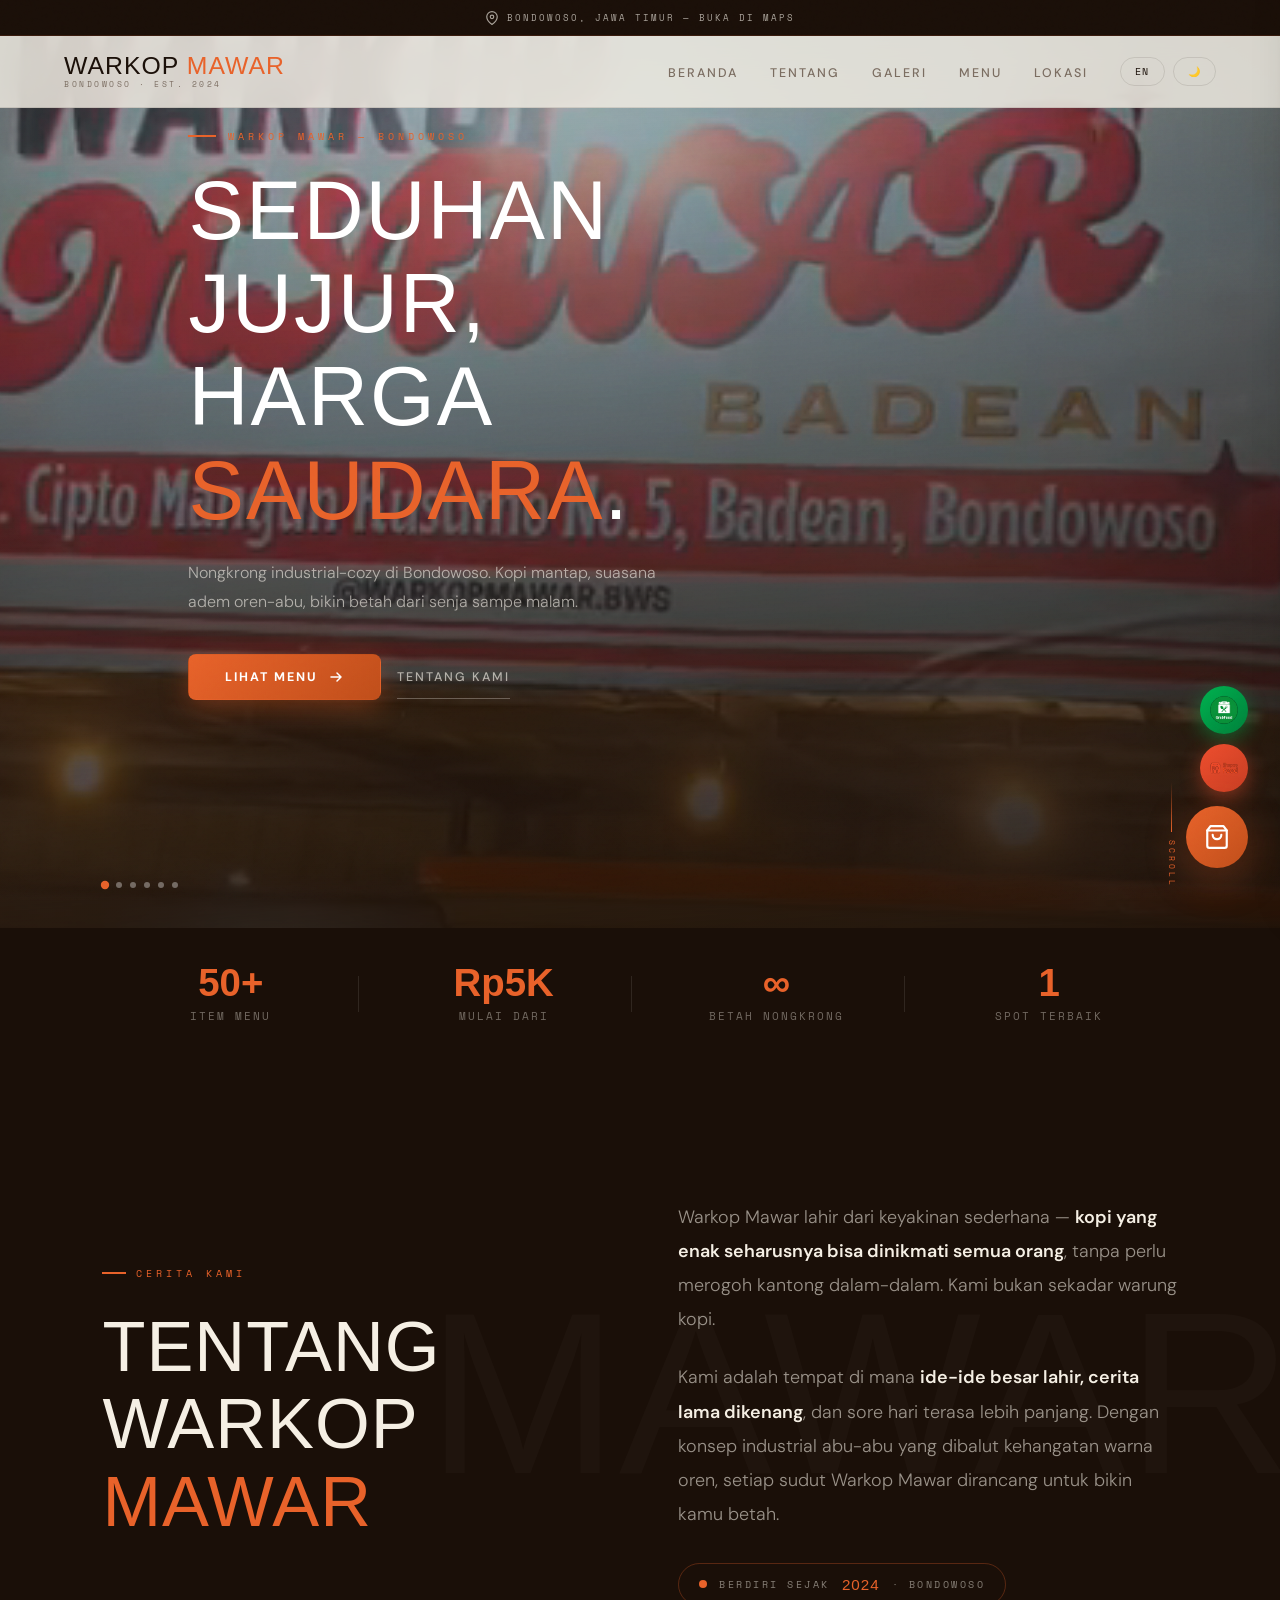
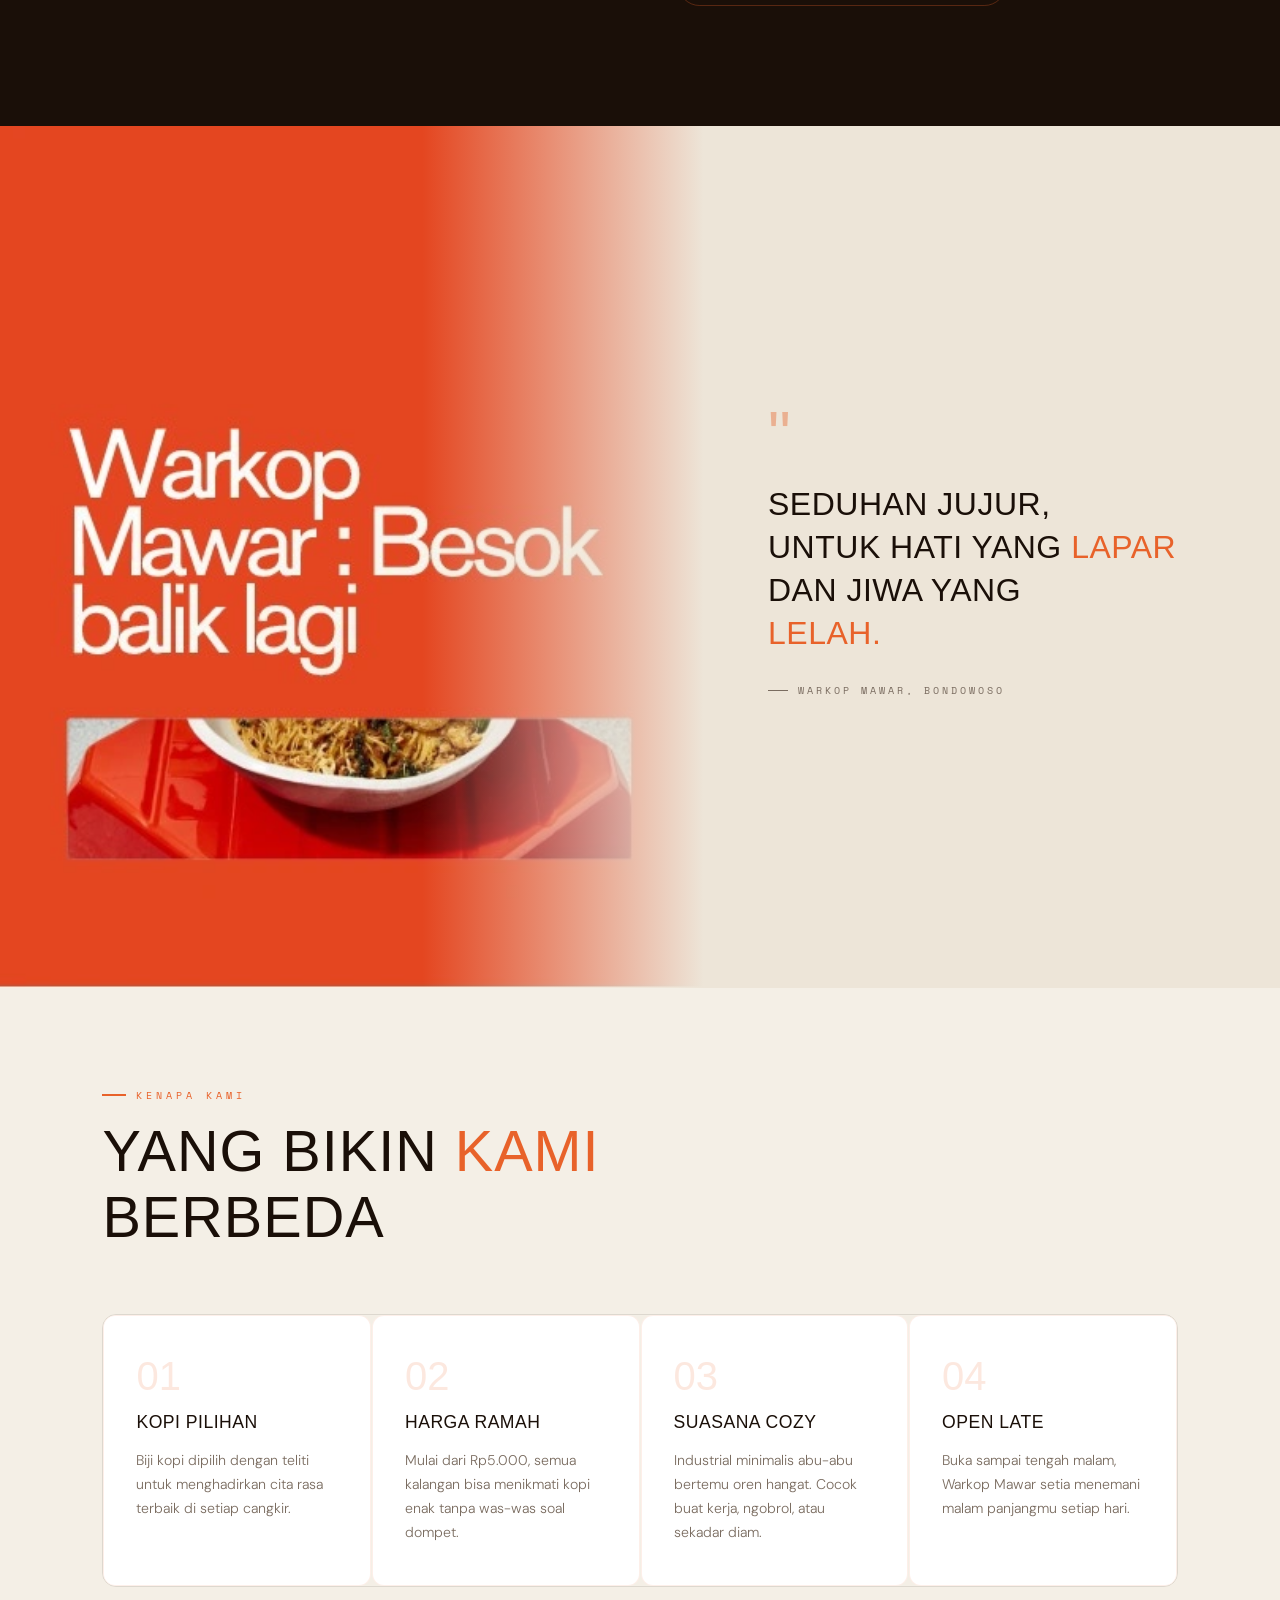
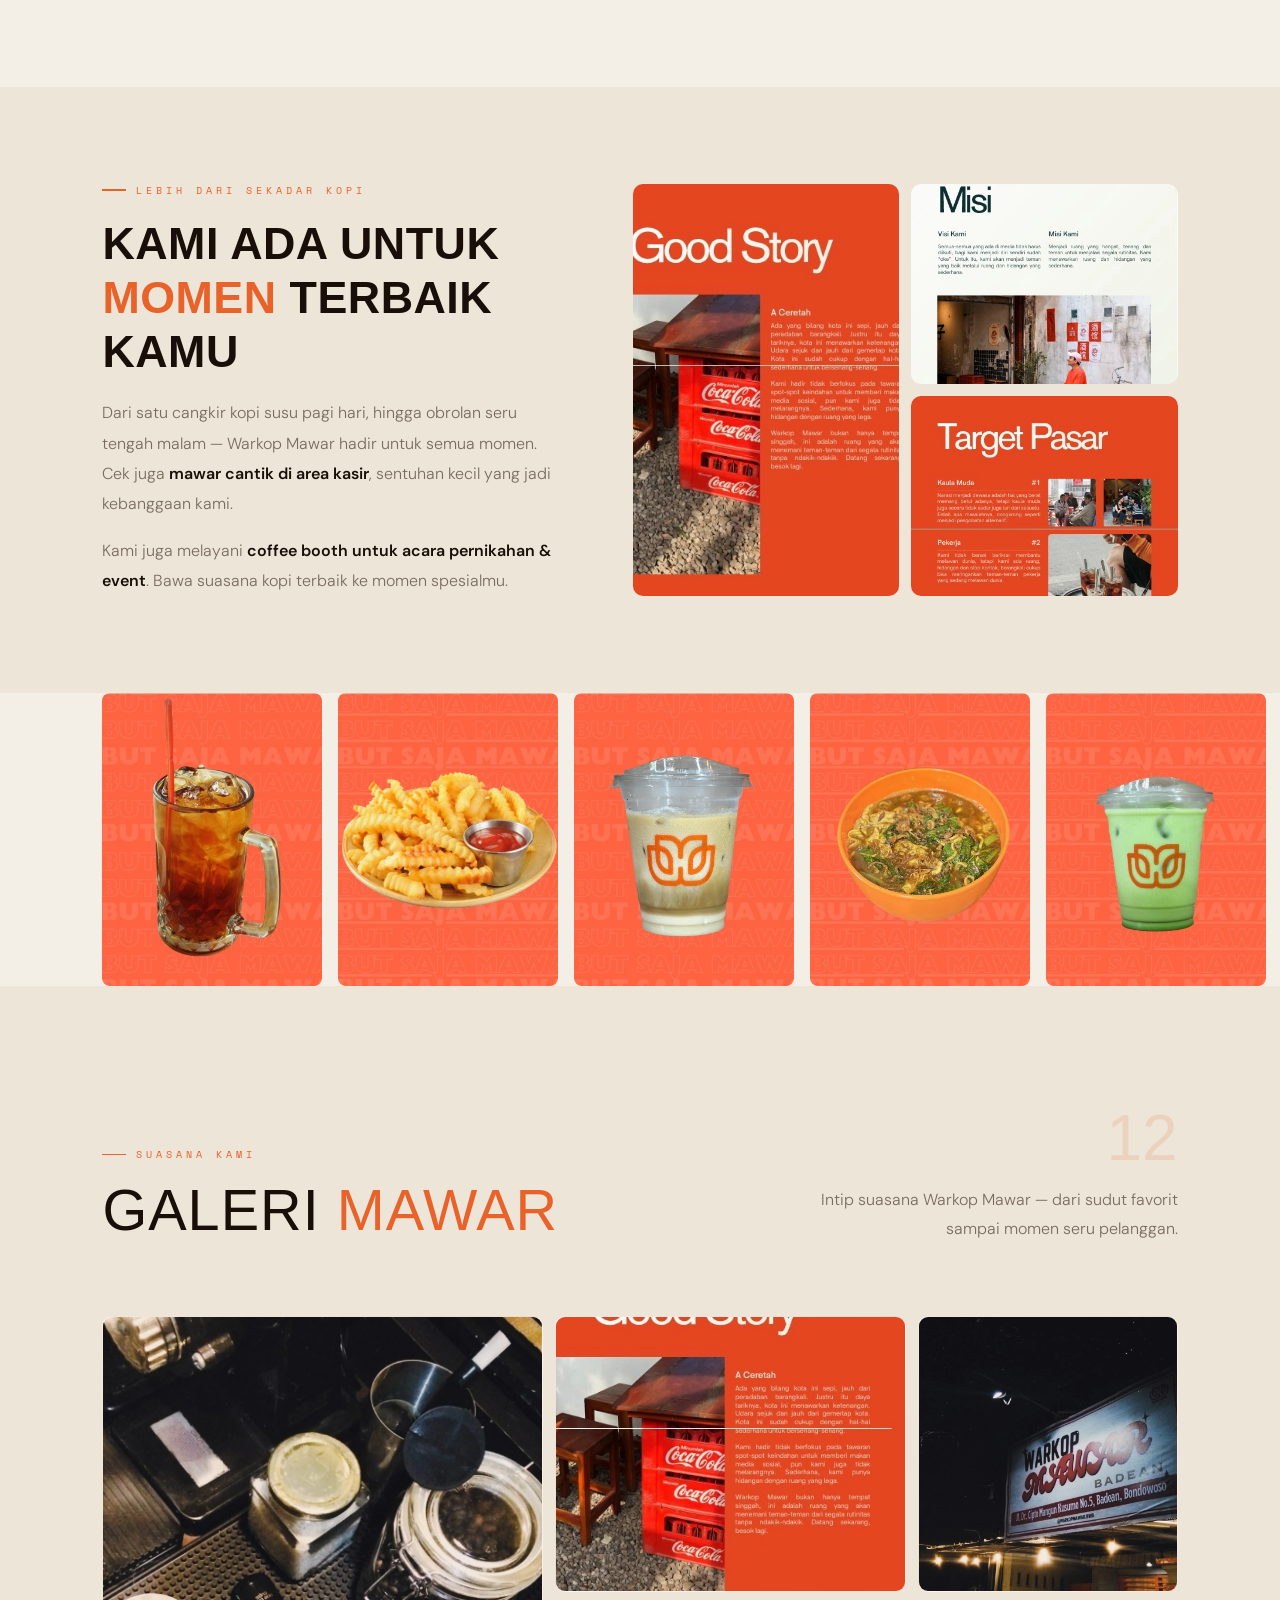
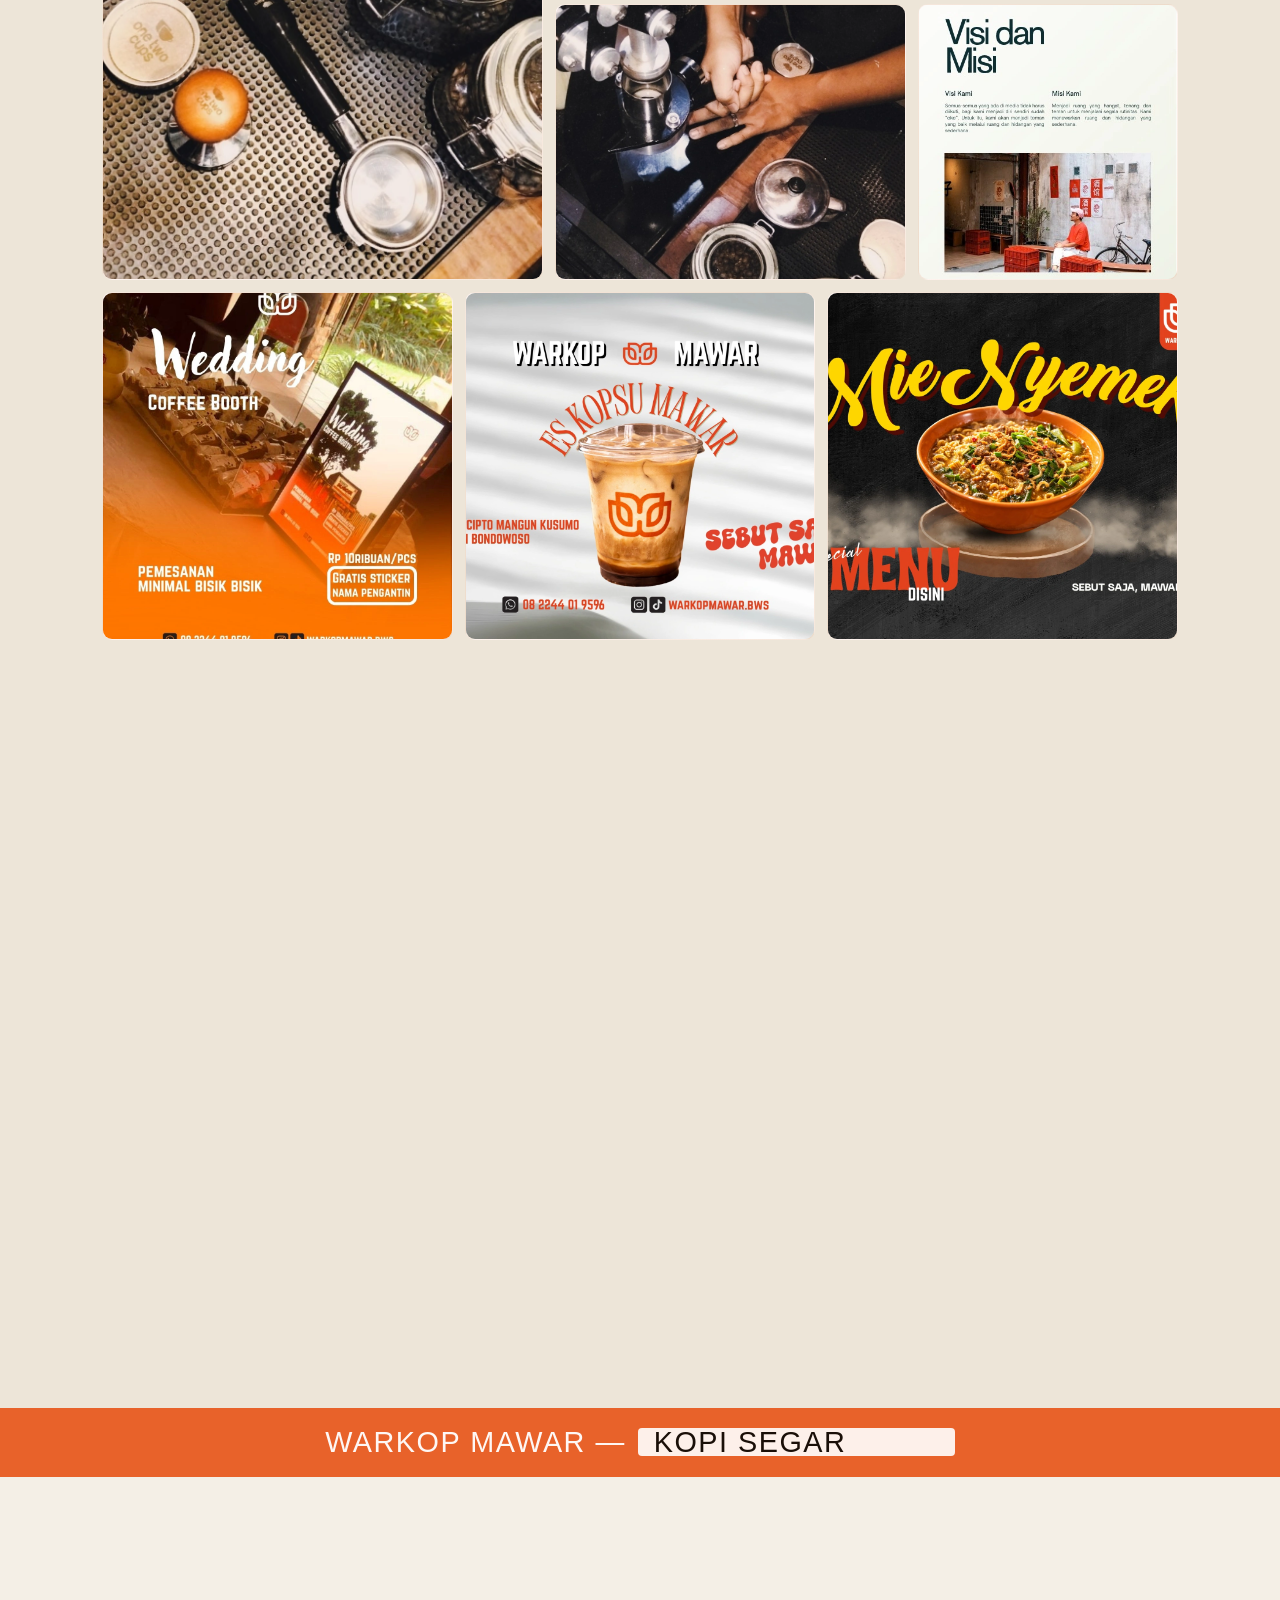
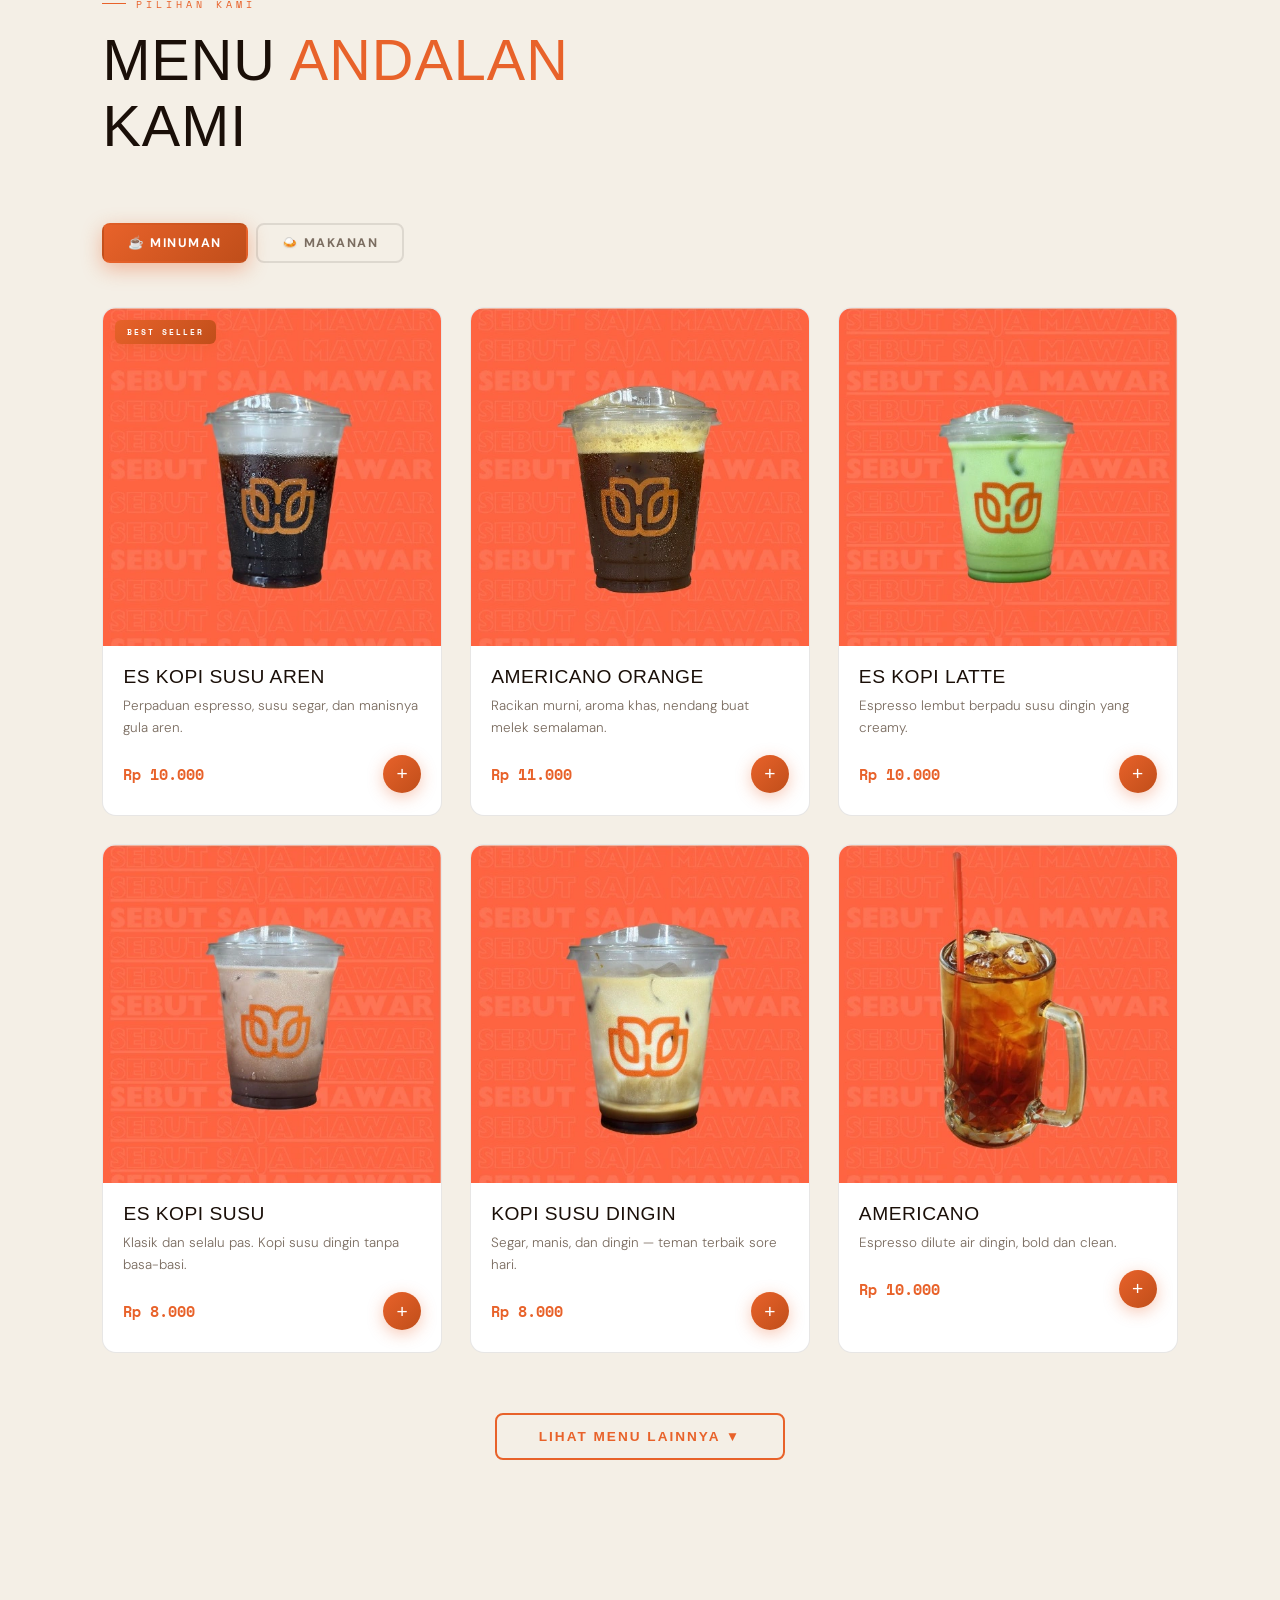
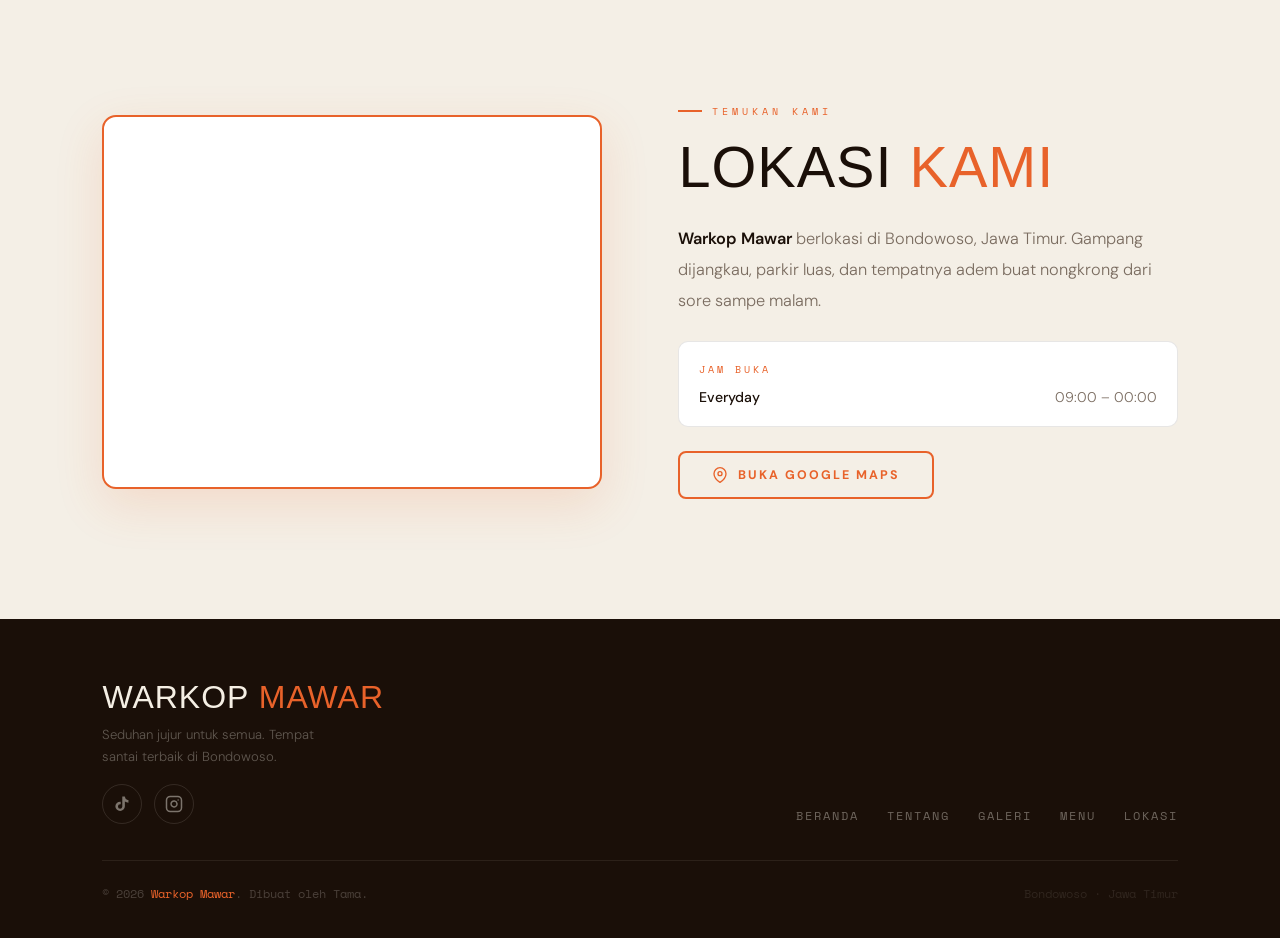
==== commit cde87add: "perbaruan baru" ====
--- a/index.html
+++ b/index.html
@@ -16,6 +16,7 @@
     <link rel="preconnect" href="https://fonts.googleapis.com">
     <link href="https://fonts.googleapis.com/css2?family=DM+Sans:wght@300;400;500;600&family=Space+Mono:wght@400;700&display=swap" rel="stylesheet">
     <link href="https://fonts.cdnfonts.com/css/norwester" rel="stylesheet">
+
     <style>
         :root {
             --orange: #E8622A;
@@ -172,7 +173,6 @@
             color: rgba(244,239,230,0.35); text-transform: uppercase;
             white-space: nowrap;
         }
-        /* Story photos clickable indicator */
         .sp-img {
             cursor: none; position: relative; overflow: hidden;
         }
@@ -328,8 +328,8 @@
         .hero h2 em { color: var(--orange); font-style: normal; }
         .hero-desc { font-size: clamp(0.88rem, 2vw, 1rem); color: rgba(244,239,230,0.62); max-width: 480px; line-height: 1.8; font-weight: 300; margin-bottom: 38px; opacity: 0; transform: translateY(20px); animation: fadeUp 0.8s 1.6s forwards; }
         .hero-actions { display: flex; gap: 16px; align-items: center; flex-wrap: wrap; opacity: 0; transform: translateY(20px); animation: fadeUp 0.8s 1.8s forwards; }
-        .btn-primary { background: var(--orange); color: #fff; padding: 13px 32px; border-radius: 6px; font-size: 0.78rem; font-weight: 600; letter-spacing: 2px; text-transform: uppercase; display: inline-flex; align-items: center; gap: 10px; transition: background 0.3s, transform 0.3s, box-shadow 0.3s; box-shadow: 0 6px 24px var(--orange-glow); cursor: none; }
-        .btn-primary:hover { background: var(--dark-orange); transform: translateY(-3px); box-shadow: 0 12px 32px var(--orange-glow); }
+        .btn-primary { background: linear-gradient(135deg, var(--orange) 0%, var(--dark-orange) 100%); color: #fff; padding: 14px 36px; border-radius: 8px; font-size: 0.78rem; font-weight: 700; letter-spacing: 2px; text-transform: uppercase; display: inline-flex; align-items: center; gap: 10px; transition: all 0.4s cubic-bezier(0.34,1.56,0.64,1); box-shadow: 0 8px 28px var(--orange-glow); cursor: none; border: 1px solid transparent; }
+        .btn-primary:hover { background: linear-gradient(135deg, var(--dark-orange) 0%, var(--orange) 100%); transform: translateY(-4px); box-shadow: 0 16px 40px var(--orange-glow); border-color: rgba(255,255,255,0.3); }
         .btn-primary svg { transition: transform 0.3s; }
         .btn-primary:hover svg { transform: translateX(4px); }
         .btn-ghost { color: rgba(244,239,230,0.65); padding: 13px 0; font-size: 0.78rem; font-weight: 500; letter-spacing: 2px; text-transform: uppercase; border-bottom: 1px solid rgba(244,239,230,0.3); transition: color 0.3s, border-color 0.3s; cursor: none; }
@@ -389,9 +389,9 @@
         .about-values { background: var(--bg); padding: clamp(64px, 10vw, 100px) 8%; }
         .about-values-header { margin-bottom: clamp(40px, 6vw, 64px); }
         .about-values-grid { display: grid; grid-template-columns: repeat(4, 1fr); gap: 1px; border: 1px solid var(--border); border-radius: 14px; overflow: hidden; }
-        .value-card { background: var(--card-bg); padding: 40px 32px; display: flex; flex-direction: column; gap: 16px; transition: background 0.3s, transform 0.3s; position: relative; overflow: hidden; }
-        .value-card::before { content: ''; position: absolute; bottom: 0; left: 0; width: 0; height: 2px; background: var(--orange); transition: width 0.4s ease; }
-        .value-card:hover { background: var(--bg2); }
+        .value-card { background: var(--card-bg); padding: 40px 32px; display: flex; flex-direction: column; gap: 16px; transition: all 0.35s cubic-bezier(0.25,0.46,0.45,0.94); position: relative; overflow: hidden; border: 1.5px solid rgba(232,98,42,0.1); border-radius: 12px; }
+        .value-card::before { content: ''; position: absolute; bottom: 0; left: 0; width: 0; height: 3px; background: linear-gradient(90deg, var(--orange), var(--dark-orange)); transition: width 0.5s ease; }
+        .value-card:hover { background: var(--bg2); border-color: var(--orange); transform: translateY(-6px); box-shadow: 0 12px 32px rgba(232,98,42,0.12); }
         .value-card:hover::before { width: 100%; }
         .value-num { font-family: 'Norwester', sans-serif; font-size: 2.5rem; color: rgba(232,98,42,0.15); line-height: 1; font-weight: 400; transition: color 0.3s; }
         .value-card:hover .value-num { color: rgba(232,98,42,0.35); }
@@ -413,10 +413,12 @@
 
         /* GALLERY STRIP */
         .gallery-strip { background: var(--bg); padding: 0 0 0 8%; overflow: hidden; }
-        .gallery-track { display: flex; gap: 16px; animation: galleryScroll 28s linear infinite; width: max-content; }
-        .gallery-track:hover { animation-play-state: paused; }
+        .gallery-track { display: flex; gap: 16px; animation: galleryScroll 45s linear infinite; width: max-content; }
+        @media (hover: hover) and (pointer: fine) {
+            .gallery-track:hover { animation-play-state: paused; }
+        }
         .gallery-item { width: clamp(160px, 20vw, 220px); aspect-ratio: 3/4; border-radius: 8px; overflow: hidden; flex-shrink: 0; position: relative; }
-        .gallery-item img { width: 100%; height: 100%; object-fit: cover; transition: transform 0.6s ease; }
+        .gallery-item img { width: 100%; height: 100%; object-fit: cover; transition: transform 0.6s ease; -webkit-user-drag: none; user-select: none; -webkit-touch-callout: none; }
         .gallery-item:hover img { transform: scale(1.06); }
         @keyframes galleryScroll { 0%{transform:translateX(0)} 100%{transform:translateX(-50%)} }
 
@@ -427,8 +429,8 @@
         .galeri-desc { font-size: clamp(0.88rem, 2vw, 1rem); color: var(--muted); max-width: 360px; line-height: 1.8; font-weight: 300; text-align: right; }
         .galeri-count { font-family: 'Norwester', sans-serif; font-size: clamp(2.5rem, 5vw, 4rem); color: rgba(232,98,42,0.15); line-height: 1; }
         .galeri-masonry { display: grid; grid-template-columns: repeat(12, 1fr); grid-auto-rows: 60px; gap: 12px; }
-        .gm-item { border-radius: 10px; overflow: hidden; position: relative; background: var(--card-bg); cursor: none; }
-        .gm-item img { width: 100%; height: 100%; object-fit: cover; display: block; transition: transform 0.7s cubic-bezier(0.25,0.46,0.45,0.94); }
+        .gm-item { border-radius: 10px; overflow: hidden; position: relative; background: linear-gradient(135deg, var(--card-bg) 0%, var(--bg2) 100%); cursor: none; border: 1px solid rgba(232,98,42,0.08); }
+        .gm-item img { width: 100%; height: 100%; object-fit: cover; display: block; transition: transform 0.7s cubic-bezier(0.25,0.46,0.45,0.94); background: var(--card-bg); }
         .gm-item:hover img { transform: scale(1.07); }
         .gm-caption { position: absolute; inset: 0; background: linear-gradient(to top, rgba(26,15,8,0.85) 0%, transparent 60%); display: flex; align-items: flex-end; padding: 16px; opacity: 0; transition: opacity 0.35s ease; }
         .gm-item:hover .gm-caption { opacity: 1; }
@@ -449,8 +451,8 @@
         /* LOCATION */
         #lokasi { background: var(--bg); }
         .lokasi-inner { display: grid; grid-template-columns: 1fr 1fr; gap: clamp(40px, 6vw, 80px); align-items: center; }
-        .lokasi-map-wrap { width: 100%; aspect-ratio: 4/3; border-radius: 14px; overflow: hidden; border: 1px solid var(--border); background: var(--card-bg); }
-        .lokasi-map-wrap iframe { width: 100%; height: 100%; border: none; }
+        .lokasi-map-wrap { position: relative; width: 100%; aspect-ratio: 4/3; border-radius: 14px; overflow: hidden; border: 2px solid var(--orange); background: var(--card-bg); z-index: 1; box-shadow: 0 16px 48px rgba(232,98,42,0.15); }
+        .google-map-embed { width: 100%; height: 100%; border: none; display: block; }
         .lokasi-info { display: flex; flex-direction: column; gap: 24px; }
         .lokasi-address { font-size: clamp(0.92rem, 2vw, 1.02rem); line-height: 1.9; color: var(--muted); font-weight: 300; }
         .lokasi-address strong { color: var(--text); font-weight: 600; }
@@ -458,47 +460,89 @@
         .lokasi-hours-title { font-family: 'Space Mono', monospace; font-size: 0.6rem; letter-spacing: 3px; color: var(--orange); text-transform: uppercase; margin-bottom: 4px; }
         .lokasi-hours-row { display: flex; justify-content: space-between; font-size: 0.88rem; color: var(--muted); font-weight: 300; }
         .lokasi-hours-row span:first-child { color: var(--text); font-weight: 500; }
-        .btn-maps { display: inline-flex; align-items: center; gap: 10px; background: transparent; border: 1.5px solid var(--orange); color: var(--orange); padding: 13px 28px; border-radius: 6px; font-size: 0.78rem; font-weight: 600; letter-spacing: 2px; text-transform: uppercase; transition: background 0.3s, color 0.3s, transform 0.3s; cursor: none; width: fit-content; font-family: 'DM Sans', sans-serif; }
-        .btn-maps:hover { background: var(--orange); color: #fff; transform: translateY(-3px); }
+        .btn-maps { display: inline-flex; align-items: center; gap: 10px; background: transparent; border: 2px solid var(--orange); color: var(--orange); padding: 14px 32px; border-radius: 8px; font-size: 0.78rem; font-weight: 700; letter-spacing: 2px; text-transform: uppercase; transition: all 0.35s cubic-bezier(0.34,1.56,0.64,1); cursor: none; width: fit-content; font-family: 'DM Sans', sans-serif; }
+        .btn-maps:hover { background: linear-gradient(135deg, var(--orange) 0%, var(--dark-orange) 100%); color: #fff; transform: translateY(-4px); box-shadow: 0 10px 32px rgba(232,98,42,0.4); }
 
         /* MENU */
         #menu { background: var(--bg); }
         .menu-header { display: flex; justify-content: space-between; align-items: flex-end; margin-bottom: clamp(40px, 6vw, 64px); flex-wrap: wrap; gap: 20px; }
         .menu-header-left { max-width: 520px; }
         .menu-tabs { display: flex; gap: 8px; margin-bottom: 44px; flex-wrap: wrap; }
-        .tab-btn { padding: 9px 22px; border-radius: 100px; font-size: 0.78rem; font-weight: 600; letter-spacing: 1.5px; text-transform: uppercase; border: 1.5px solid var(--border); background: transparent; color: var(--muted); cursor: none; transition: all 0.3s ease; font-family: 'DM Sans', sans-serif; }
-        .tab-btn:hover { border-color: var(--orange); color: var(--orange); }
-        .tab-btn.active { background: var(--orange); color: #fff; border-color: var(--orange); }
+        .tab-btn { padding: 10px 24px; border-radius: 8px; font-size: 0.78rem; font-weight: 700; letter-spacing: 1.5px; text-transform: uppercase; border: 2px solid var(--border); background: transparent; color: var(--muted); cursor: none; transition: all 0.35s cubic-bezier(0.34,1.56,0.64,1); font-family: 'DM Sans', sans-serif; }
+        .tab-btn:hover { border-color: var(--orange); color: var(--orange); transform: translateY(-2px); }
+        .tab-btn.active { background: linear-gradient(135deg, var(--orange) 0%, var(--dark-orange) 100%); color: #fff; border-color: transparent; box-shadow: 0 6px 20px rgba(232,98,42,0.4); }
         .tab-content { display: none; flex-direction: column; gap: 0; }
         .tab-content.active { display: flex; }
         .menu-grid { display: grid; grid-template-columns: repeat(3, 1fr); gap: clamp(18px, 2.5vw, 28px); }
-        .menu-card { background: var(--card-bg); border-radius: 14px; overflow: hidden; border: 1px solid var(--border); transition: transform 0.4s cubic-bezier(0.25,0.46,0.45,0.94), box-shadow 0.4s ease, border-color 0.3s; position: relative; cursor: none; }
-        .menu-card:hover { transform: translateY(-10px); box-shadow: 0 24px 48px rgba(26,15,8,0.12), 0 0 0 1.5px var(--orange); border-color: var(--orange); }
-        .menu-img-wrap { width: 100%; aspect-ratio: 1/1; overflow: hidden; position: relative; background: var(--bg2); }
-        .menu-img { width: 100%; height: 100%; object-fit: cover; transition: transform 0.7s cubic-bezier(0.25,0.46,0.45,0.94); display: block; }
+        .menu-card { background: var(--card-bg); border-radius: 14px; overflow: hidden; border: 1.5px solid var(--border); transition: all 0.4s cubic-bezier(0.25,0.46,0.45,0.94); position: relative; cursor: none; }
+        .menu-card:hover { transform: translateY(-12px); box-shadow: 0 28px 56px rgba(26,15,8,0.16), 0 0 0 2px var(--orange); border-color: var(--orange); }
+        .menu-img-wrap { width: 100%; aspect-ratio: 1/1; overflow: hidden; position: relative; background: linear-gradient(135deg, var(--card-bg) 0%, var(--bg2) 100%); box-shadow: inset 0 0 0 1px rgba(232,98,42,0.1); }
+        .menu-img { width: 100%; height: 100%; object-fit: cover; transition: transform 0.7s cubic-bezier(0.25,0.46,0.45,0.94); display: block; background: var(--card-bg); }
         .menu-card:hover .menu-img { transform: scale(1.08); }
-        .menu-card-tag { position: absolute; top: 12px; left: 12px; background: var(--orange); color: #fff; font-family: 'Space Mono', monospace; font-size: 0.52rem; letter-spacing: 2px; padding: 5px 10px; border-radius: 3px; text-transform: uppercase; z-index: 2; }
+        .menu-card-tag { position: absolute; top: 12px; left: 12px; background: linear-gradient(135deg, var(--orange) 0%, var(--dark-orange) 100%); color: #fff; font-family: 'Space Mono', monospace; font-size: 0.52rem; letter-spacing: 2px; padding: 6px 12px; border-radius: 6px; text-transform: uppercase; z-index: 2; box-shadow: 0 4px 12px rgba(232,98,42,0.4); font-weight: 700; }
         .menu-card-body { padding: 20px 20px 22px; }
         .menu-card-name { font-family: 'Norwester', sans-serif; font-size: clamp(1rem, 2vw, 1.2rem); font-weight: 400; color: var(--text); margin-bottom: 7px; letter-spacing: 0.5px; text-transform: uppercase; }
         .menu-card-desc { font-size: 0.84rem; color: var(--muted); line-height: 1.65; font-weight: 300; margin-bottom: 16px; }
         .menu-card-footer { display: flex; justify-content: space-between; align-items: center; }
         .menu-card-price { font-family: 'Space Mono', monospace; font-size: 0.95rem; font-weight: 700; color: var(--orange); }
-        .add-btn { width: 34px; height: 34px; background: var(--orange); border: none; border-radius: 50%; color: #fff; font-size: 1.2rem; display: flex; align-items: center; justify-content: center; cursor: none; transition: background 0.25s, transform 0.3s; flex-shrink: 0; line-height: 1; }
-        .add-btn:hover { background: var(--dark-orange); transform: scale(1.12) rotate(90deg); }
-
-        /* MARQUEE */
-        .marquee-wrap { background: var(--orange); padding: 17px 0; overflow: hidden; white-space: nowrap; }
-        .marquee-track { display: inline-flex; animation: marquee 20s linear infinite; }
-        .marquee-item { display: inline-flex; align-items: center; gap: 18px; padding: 0 26px; font-family: 'Norwester', sans-serif; font-size: clamp(0.88rem, 2vw, 1rem); color: rgba(255,255,255,0.9); font-weight: 400; text-transform: uppercase; letter-spacing: 1.5px; }
-        .marquee-dot { width: 5px; height: 5px; background: rgba(255,255,255,0.45); border-radius: 50%; }
-        @keyframes marquee { 0%{transform:translateX(0)} 100%{transform:translateX(-33.33%)} }
+        .add-btn { width: 38px; height: 38px; background: linear-gradient(135deg, var(--orange) 0%, var(--dark-orange) 100%); border: none; border-radius: 50%; color: #fff; font-size: 1.2rem; display: flex; align-items: center; justify-content: center; cursor: none; transition: all 0.35s cubic-bezier(0.34,1.56,0.64,1); flex-shrink: 0; line-height: 1; box-shadow: 0 4px 16px rgba(232,98,42,0.35); }
+        .add-btn:hover { background: linear-gradient(135deg, var(--dark-orange) 0%, var(--orange) 100%); transform: scale(1.15) rotate(90deg); box-shadow: 0 8px 24px rgba(232,98,42,0.5); }
+
+        /* DYNAMIC MOTTO */
+        .dynamic-motto-wrap {
+            background: var(--orange);
+            padding: 18px 8%;
+            display: flex;
+            justify-content: center;
+            align-items: center;
+            overflow: hidden;
+            white-space: nowrap;
+        }
+        .dynamic-motto {
+            display: inline-flex;
+            align-items: center;
+            gap: 12px;
+            font-family: 'Norwester', sans-serif;
+            font-size: clamp(1.2rem, 3vw, 1.8rem);
+            color: rgba(255,255,255,0.95);
+            text-transform: uppercase;
+            letter-spacing: 1.5px;
+        }
+        .rolling-words {
+            height: clamp(1.2rem, 3vw, 1.8rem);
+            overflow: hidden;
+            position: relative;
+            color: var(--espresso);
+            text-align: left;
+            min-width: 240px;
+            background: rgba(255,255,255,0.9);
+            padding: 0 16px;
+            border-radius: 4px;
+        }
+        .rolling-words-inner {
+            display: flex;
+            flex-direction: column;
+            animation: rollWords 8s cubic-bezier(0.65, 0, 0.35, 1) infinite;
+        }
+        .rolling-words-inner span {
+            height: clamp(1.2rem, 3vw, 1.8rem);
+            line-height: clamp(1.2rem, 3vw, 1.8rem);
+            white-space: nowrap;
+        }
+        @keyframes rollWords {
+            0%, 18% { transform: translateY(0); }
+            25%, 43% { transform: translateY(-20%); }
+            50%, 68% { transform: translateY(-40%); }
+            75%, 93% { transform: translateY(-60%); }
+            100% { transform: translateY(-80%); }
+        }
 
         /* SHOW MORE */
         .menu-extra { display: none; }
         .menu-extra.show { display: contents; }
         .btn-show-more-wrap { display: flex; justify-content: center; padding: 32px 0 4px; grid-column: 1 / -1; }
-        .btn-show-more { font-family: 'Norwester', sans-serif; font-size: 0.85rem; letter-spacing: 2px; text-transform: uppercase; color: var(--orange); background: transparent; border: 1.5px solid var(--orange); padding: 13px 38px; border-radius: 50px; cursor: none; transition: background 0.3s, color 0.3s, transform 0.3s; }
-        .btn-show-more:hover { background: var(--orange); color: #fff; transform: scale(1.04); }
+        .btn-show-more { font-family: 'Norwester', sans-serif; font-size: 0.85rem; letter-spacing: 2px; text-transform: uppercase; color: var(--orange); background: transparent; border: 2px solid var(--orange); padding: 14px 42px; border-radius: 8px; cursor: none; transition: all 0.35s cubic-bezier(0.34,1.56,0.64,1); font-weight: 700; }
+        .btn-show-more:hover { background: linear-gradient(135deg, var(--orange) 0%, var(--dark-orange) 100%); color: #fff; border-color: transparent; transform: scale(1.05); box-shadow: 0 8px 24px rgba(232,98,42,0.4); }
 
         /* FOOTER */
         footer { background: var(--footer-bg); padding: clamp(48px, 6vw, 60px) 8% 36px; transition: background 0.6s ease; }
@@ -593,352 +637,433 @@
             .about-hero-stmt::before { display: none; }
             .story-photos { grid-template-rows: 180px 180px; }
             .eco-clock { display: none; }
+            .tab-btn { padding: 9px 18px; font-size: 0.72rem; }
+            .add-btn { width: 36px; height: 36px; font-size: 1rem; }
+            .menu-card-tag { padding: 5px 10px; font-size: 0.48rem; }
         }
         @media (max-width: 420px) {
             .menu-grid { grid-template-columns: 1fr; }
             .hero h2 { font-size: 2.2rem; }
+            .dynamic-motto { font-size: 1rem; }
+            .rolling-words { min-width: 180px; }
+        }
+
+        /* ── CART FAB ── */
+        .cart-fab {
+            position: fixed;
+            bottom: 32px; right: 32px;
+            width: 62px; height: 62px;
+            background: linear-gradient(135deg, var(--orange) 0%, var(--dark-orange) 100%);
+            border: none; border-radius: 50%;
+            display: flex; align-items: center; justify-content: center;
+            z-index: 9990;
+            cursor: none;
+            box-shadow: 0 10px 40px var(--orange-glow), 0 4px 12px rgba(0,0,0,0.25);
+            transition: all 0.35s cubic-bezier(0.34,1.56,0.64,1);
+            animation: fabPop 0.6s 1.5s cubic-bezier(0.34,1.56,0.64,1) both;
+        }
+        @keyframes fabPop { from { transform: scale(0) translateY(40px); opacity: 0; } to { transform: scale(1) translateY(0); opacity: 1; } }
+        .cart-fab:hover { transform: scale(1.12); box-shadow: 0 16px 48px var(--orange-glow); }
+        .cart-fab svg { width: 26px; height: 26px; color: #fff; flex-shrink: 0; }
+        .cart-badge {
+            position: absolute;
+            top: -4px; right: -4px;
+            min-width: 22px; height: 22px;
+            background: #fff; color: var(--orange);
+            border-radius: 50%;
+            font-family: 'Space Mono', monospace;
+            font-size: 0.62rem; font-weight: 700;
+            display: flex; align-items: center; justify-content: center;
+            padding: 0 4px;
+            opacity: 0; transform: scale(0);
+            transition: opacity 0.3s, transform 0.4s cubic-bezier(0.34,1.56,0.64,1);
+            border: 2px solid var(--orange);
+            pointer-events: none;
+        }
+        .cart-badge.show { opacity: 1; transform: scale(1); }
+        .cart-badge.pop { animation: badgePop 0.35s cubic-bezier(0.34,1.56,0.64,1); }
+        @keyframes badgePop { 0%{transform:scale(1)} 50%{transform:scale(1.45)} 100%{transform:scale(1)} }
+
+        /* ── PLATFORM FLOATING BUTTONS ── */
+        .platform-btns {
+            position: fixed;
+            bottom: 108px; right: 32px;
+            display: flex; flex-direction: column; gap: 10px;
+            z-index: 9989;
+            animation: fabPop 0.6s 1.8s cubic-bezier(0.34,1.56,0.64,1) both;
+        }
+        .platform-btn {
+            display: flex; align-items: center; gap: 0;
+            width: 48px; height: 48px;
+            border-radius: 50px;
+            border: none;
+            font-family: 'DM Sans', sans-serif;
+            font-size: 0.72rem; font-weight: 700;
+            letter-spacing: 0.5px;
+            cursor: none;
+            overflow: hidden;
+            white-space: nowrap;
+            transition: width 0.35s cubic-bezier(0.34,1.2,0.64,1),
+                        border-radius 0.35s ease,
+                        box-shadow 0.3s,
+                        transform 0.3s;
+            position: relative;
+        }
+        .platform-btn:hover {
+            width: 164px;
+            border-radius: 50px;
+            transform: translateX(-4px);
+        }
+        .platform-btn-icon-wrap {
+            width: 48px;
+            height: 48px;
+            flex-shrink: 0;
+            display: flex;
+            align-items: center;
+            justify-content: center;
+        }
+        .platform-btn-icon-wrap img {
+            width: 30px;
+            height: 30px;
+            object-fit: contain;
+            flex-shrink: 0;
+            display: block;
+            image-rendering: -webkit-optimize-contrast;
+            image-rendering: crisp-edges;
+        }
+        .platform-btn-label {
+            opacity: 0;
+            transform: translateX(-6px);
+            transition: opacity 0.2s 0.08s, transform 0.25s 0.08s;
+            pointer-events: none;
+            color: #fff;
+            font-size: 0.72rem;
+            font-weight: 700;
+            letter-spacing: 0.5px;
+            padding-right: 16px;
+        }
+        .platform-btn:hover .platform-btn-label {
+            opacity: 1;
+            transform: translateX(0);
+        }
+        .platform-btn-grab {
+            background: linear-gradient(135deg, #00b14f, #007f3a);
+            color: #fff;
+            box-shadow: 0 6px 20px rgba(0,177,79,0.45);
+        }
+        .platform-btn-grab:hover { box-shadow: 0 10px 32px rgba(0,177,79,0.6); }
+        .platform-btn-shopee {
+            background: linear-gradient(135deg, #EE4D2D, #C73E23);
+            color: #fff;
+            box-shadow: 0 6px 20px rgba(238,77,45,0.45);
+        }
+        .platform-btn-shopee:hover { box-shadow: 0 10px 32px rgba(238,77,45,0.6); }
+        .platform-btn-tooltip {
+            position: absolute;
+            right: calc(100% + 10px);
+            top: 50%; transform: translateY(-50%);
+            background: var(--espresso);
+            color: rgba(244,239,230,0.75);
+            font-family: 'Space Mono', monospace;
+            font-size: 0.5rem; letter-spacing: 2px;
+            text-transform: uppercase;
+            padding: 5px 10px; border-radius: 6px;
+            white-space: nowrap;
+            opacity: 0; pointer-events: none;
+            transition: opacity 0.25s;
+            border: 1px solid rgba(244,239,230,0.08);
+        }
+        .platform-btn:not(:hover) .platform-btn-tooltip { opacity: 1; }
+        .platform-btn:hover .platform-btn-tooltip { opacity: 0; }
+
+        /* ── CART OVERLAY ── */
+        .cart-overlay {
+            position: fixed; inset: 0;
+            background: rgba(10,5,2,0.6);
+            z-index: 9991;
+            opacity: 0; pointer-events: none;
+            transition: opacity 0.4s ease;
+            backdrop-filter: blur(4px);
+            -webkit-backdrop-filter: blur(4px);
+            cursor: none;
+        }
+        .cart-overlay.open { opacity: 1; pointer-events: all; }
+
+        /* ── CART DRAWER ── */
+        .cart-drawer {
+            position: fixed;
+            top: 0; right: 0;
+            width: min(420px, 96vw);
+            height: 100dvh;
+            background: var(--espresso);
+            z-index: 9992;
+            display: flex; flex-direction: column;
+            transform: translateX(110%);
+            transition: transform 0.45s cubic-bezier(0.25,0.46,0.45,0.94);
+            box-shadow: -12px 0 48px rgba(0,0,0,0.35);
+            overflow: hidden;
+        }
+        body.dark .cart-drawer { background: #0D0A07; }
+        .cart-drawer.open { transform: translateX(0); }
+        .cart-drawer-header {
+            display: flex; align-items: center; justify-content: space-between;
+            padding: 24px 28px 20px;
+            border-bottom: 1px solid rgba(244,239,230,0.08);
+            flex-shrink: 0;
+        }
+        .cart-drawer-title {
+            font-family: 'Norwester', sans-serif;
+            font-size: 1.2rem; letter-spacing: 1px;
+            color: var(--cream); text-transform: uppercase;
+        }
+        .cart-drawer-title span { color: var(--orange); }
+        .cart-close-btn {
+            width: 38px; height: 38px; border-radius: 50%;
+            background: rgba(244,239,230,0.06);
+            border: 1px solid rgba(244,239,230,0.12);
+            color: rgba(244,239,230,0.55);
+            font-size: 1.1rem; cursor: none;
+            display: flex; align-items: center; justify-content: center;
+            transition: background 0.3s, color 0.3s, transform 0.3s;
+        }
+        .cart-close-btn:hover { background: var(--orange); color: #fff; border-color: var(--orange); transform: rotate(90deg); }
+        .cart-empty {
+            flex: 1; display: flex; flex-direction: column;
+            align-items: center; justify-content: center; gap: 16px;
+            padding: 32px;
+        }
+        .cart-empty-icon { opacity: 0.2; }
+        .cart-empty-text {
+            font-family: 'Space Mono', monospace;
+            font-size: 0.62rem; letter-spacing: 3px;
+            color: rgba(244,239,230,0.35); text-transform: uppercase;
+            text-align: center; line-height: 1.8;
+        }
+        .cart-items-list {
+            flex: 1; overflow-y: auto;
+            padding: 12px 0;
+            scrollbar-width: thin;
+            scrollbar-color: var(--orange) transparent;
+        }
+        .cart-items-list::-webkit-scrollbar { width: 3px; }
+        .cart-items-list::-webkit-scrollbar-thumb { background: var(--orange); border-radius: 2px; }
+        .cart-item-row {
+            display: grid;
+            grid-template-columns: 56px 1fr auto;
+            gap: 14px;
+            align-items: center;
+            padding: 14px 28px;
+            border-bottom: 1px solid rgba(244,239,230,0.05);
+            transition: background 0.25s, transform 0.4s;
+        }
+        .cart-item-row.bounce {
+            animation: cartBounce 0.4s cubic-bezier(0.34,1.56,0.64,1);
+        }
+        @keyframes cartBounce {
+            0% { transform: scale(1); }
+            50% { transform: scale(1.03); background: rgba(232,98,42,0.08); }
+            100% { transform: scale(1); }
+        }
+        .cart-item-row:hover { background: rgba(244,239,230,0.03); }
+        .cart-item-img {
+            width: 56px; height: 56px; border-radius: 8px;
+            object-fit: cover; display: block; background: linear-gradient(135deg, rgba(232,98,42,0.08) 0%, rgba(232,98,42,0.04) 100%);
+            flex-shrink: 0; border: 1px solid rgba(232,98,42,0.2);
+        }
+        .cart-item-info { min-width: 0; }
+        .cart-item-name {
+            font-family: 'Norwester', sans-serif;
+            font-size: 0.88rem; color: var(--cream);
+            text-transform: uppercase; letter-spacing: 0.5px;
+            white-space: nowrap; overflow: hidden; text-overflow: ellipsis;
+        }
+        .cart-item-price {
+            font-family: 'Space Mono', monospace;
+            font-size: 0.72rem; color: var(--orange);
+            margin-top: 3px;
+        }
+        .cart-item-subtotal {
+            font-family: 'Space Mono', monospace;
+            font-size: 0.6rem; color: rgba(244,239,230,0.3);
+            margin-top: 2px;
+        }
+        .cart-qty-wrap {
+            display: flex; flex-direction: column;
+            align-items: center; gap: 8px; flex-shrink: 0;
+        }
+        .qty-controls {
+            display: flex; align-items: center; gap: 6px;
+            background: rgba(244,239,230,0.06);
+            border: 1px solid rgba(244,239,230,0.1);
+            border-radius: 50px; padding: 4px 8px;
+        }
+        .qty-btn {
+            width: 22px; height: 22px; border-radius: 50%;
+            border: none; background: transparent;
+            color: rgba(244,239,230,0.55); font-size: 1rem;
+            display: flex; align-items: center; justify-content: center;
+            cursor: none; transition: background 0.2s, color 0.2s, transform 0.2s;
+            line-height: 1; padding: 0; flex-shrink: 0;
+        }
+        .qty-btn:hover { background: var(--orange); color: #fff; transform: scale(1.1); }
+        .qty-btn.minus:hover { background: rgba(220,50,50,0.7); }
+        .qty-num {
+            font-family: 'Space Mono', monospace;
+            font-size: 0.72rem; font-weight: 700;
+            color: var(--cream); min-width: 18px; text-align: center;
+        }
+        .cart-delete-btn {
+            width: 20px; height: 20px;
+            background: none; border: none;
+            color: rgba(244,239,230,0.2); font-size: 0.75rem;
+            cursor: none; transition: color 0.25s, transform 0.25s;
+            display: flex; align-items: center; justify-content: center;
+        }
+        .cart-delete-btn:hover { color: rgba(220,50,50,0.7); transform: scale(1.15); }
+        .cart-drawer-footer {
+            padding: 20px 28px 28px;
+            border-top: 1px solid rgba(244,239,230,0.08);
+            flex-shrink: 0;
+            background: rgba(0,0,0,0.2);
+        }
+        .cart-total-row {
+            display: flex; justify-content: space-between; align-items: baseline;
+            margin-bottom: 8px;
+        }
+        .cart-total-label {
+            font-family: 'Space Mono', monospace;
+            font-size: 0.62rem; letter-spacing: 3px;
+            color: rgba(244,239,230,0.4); text-transform: uppercase;
+        }
+        .cart-total-amount {
+            font-family: 'Norwester', sans-serif;
+            font-size: 1.6rem; color: var(--cream);
+            letter-spacing: 1px;
+        }
+        .cart-total-amount span { color: var(--orange); }
+        .cart-item-count-label {
+            font-family: 'Space Mono', monospace;
+            font-size: 0.55rem; letter-spacing: 2px;
+            color: rgba(244,239,230,0.25); text-transform: uppercase;
+            margin-bottom: 20px; display: block;
+        }
+        .cart-platform-info {
+            display: flex; align-items: flex-start; gap: 10px;
+            padding: 12px 14px;
+            background: rgba(244,239,230,0.04);
+            border: 1px solid rgba(244,239,230,0.07);
+            border-radius: 8px;
+            margin-bottom: 14px;
+        }
+        .cart-platform-info svg { flex-shrink: 0; margin-top: 1px; }
+        .cart-platform-info-text {
+            font-family: 'Space Mono', monospace;
+            font-size: 0.52rem; letter-spacing: 1.5px;
+            color: rgba(244,239,230,0.3); text-transform: uppercase;
+            line-height: 1.7;
+        }
+        .cart-platform-info-text strong {
+            display: block; color: rgba(244,239,230,0.5);
+            font-size: 0.56rem; margin-bottom: 2px;
+        }
+        .order-divider {
+            font-family: 'Space Mono', monospace;
+            font-size: 0.52rem; letter-spacing: 3px;
+            color: rgba(244,239,230,0.2); text-transform: uppercase;
+            text-align: center; margin-bottom: 14px;
+            display: flex; align-items: center; gap: 10px;
+        }
+        .order-divider::before, .order-divider::after {
+            content: ''; flex: 1; height: 1px;
+            background: rgba(244,239,230,0.08);
+        }
+        .order-btns { display: flex; flex-direction: column; gap: 10px; }
+        .order-btn {
+            width: 100%; padding: 16px 20px;
+            border-radius: 10px; border: none;
+            font-size: 0.82rem; font-weight: 700;
+            letter-spacing: 1.5px; text-transform: uppercase;
+            display: flex; align-items: center; justify-content: center; gap: 10px;
+            cursor: none; transition: all 0.4s cubic-bezier(0.34,1.56,0.64,1);
+            font-family: 'DM Sans', sans-serif;
+            position: relative; overflow: hidden;
+        }
+        .order-btn::before {
+            content: ''; position: absolute; inset: 0;
+            background: rgba(255,255,255,0); transition: background 0.35s;
+        }
+        .order-btn:hover::before { background: rgba(255,255,255,0.12); }
+        .order-btn:hover { transform: translateY(-3px); }
+        .order-btn:active { transform: scale(0.96); }
+        .order-btn:disabled { opacity: 0.35; cursor: not-allowed; transform: none; }
+        .order-btn-wa {
+            background: linear-gradient(135deg, #25D366, #128C7E);
+            color: #fff;
+            box-shadow: 0 6px 24px rgba(37,211,102,0.4);
+        }
+        .order-btn-wa:hover { box-shadow: 0 10px 36px rgba(37,211,102,0.55); }
+        .order-btn-icon { width: 20px; height: 20px; flex-shrink: 0; }
+        .cart-note-wrap { margin-top: 4px; margin-bottom: 14px; }
+        .cart-note-label {
+            font-family: 'Space Mono', monospace;
+            font-size: 0.52rem; letter-spacing: 2.5px;
+            color: rgba(244,239,230,0.3); text-transform: uppercase;
+            margin-bottom: 6px; display: block;
+        }
+        .cart-note-input {
+            width: 100%; background: rgba(244,239,230,0.05);
+            border: 1px solid rgba(244,239,230,0.1); border-radius: 8px;
+            color: rgba(244,239,230,0.7); font-family: 'DM Sans', sans-serif;
+            font-size: 0.84rem; padding: 10px 14px;
+            resize: none; outline: none;
+            transition: border-color 0.3s; line-height: 1.5;
+        }
+        .cart-note-input:focus { border-color: rgba(232,98,42,0.5); }
+        .cart-note-input::placeholder { color: rgba(244,239,230,0.2); }
+        .cart-toast {
+            position: fixed;
+            bottom: 108px; right: 32px;
+            background: var(--espresso);
+            border: 1px solid rgba(232,98,42,0.4);
+            border-left: 3px solid var(--orange);
+            border-radius: 10px;
+            padding: 12px 18px;
+            display: flex; align-items: center; gap: 10px;
+            z-index: 9993;
+            transform: translateY(20px) scale(0.95);
+            opacity: 0; pointer-events: none;
+            transition: transform 0.4s cubic-bezier(0.34,1.2,0.64,1), opacity 0.35s;
+            max-width: 280px;
+        }
+        body.dark .cart-toast { background: #0D0A07; }
+        .cart-toast.show { transform: translateY(0) scale(1); opacity: 1; }
+        .cart-toast-icon { font-size: 1rem; flex-shrink: 0; }
+        .cart-toast-text {
+            font-family: 'Space Mono', monospace;
+            font-size: 0.6rem; letter-spacing: 1.5px;
+            color: rgba(244,239,230,0.65); text-transform: uppercase;
+            line-height: 1.5;
+        }
+        .cart-toast-name {
+            display: block; color: var(--cream);
+            font-size: 0.65rem; letter-spacing: 1px;
+            white-space: nowrap; overflow: hidden; text-overflow: ellipsis;
+            max-width: 200px;
+        }
+        @media (max-width: 640px) {
+            .cart-fab, .cart-close-btn, .qty-btn, .cart-delete-btn, .order-btn, .platform-btn { cursor: pointer; }
+            .cart-fab { bottom: 24px; right: 20px; width: 56px; height: 56px; }
+            .cart-drawer { width: 100vw; }
+            .cart-item-row { padding: 14px 20px; }
+            .cart-drawer-header { padding: 20px 20px 16px; }
+            .cart-drawer-footer { padding: 16px 20px 24px; }
+            .platform-btns { bottom: 90px; right: 20px; }
+            .platform-btn { width: 48px; height: 48px; border-radius: 50%; }
+            .platform-btn:hover { width: 48px; border-radius: 50%; transform: none; }
+            .platform-btn-label { display: none; }
+            .platform-btn-tooltip { display: none; }
         }
     </style>
-
-<!-- ══════════════════════════════════════════════
-     1. CSS — CART FEATURE
-     ══════════════════════════════════════════════ -->
-<style id="CART_CSS_PASTE_BEFORE_STYLE_CLOSING">
-
-/* ── CART FAB (floating button kanan bawah) ── */
-.cart-fab {
-    position: fixed;
-    bottom: 32px; right: 32px;
-    width: 62px; height: 62px;
-    background: var(--orange);
-    border: none; border-radius: 50%;
-    display: flex; align-items: center; justify-content: center;
-    z-index: 9990;
-    cursor: none;
-    box-shadow: 0 8px 32px var(--orange-glow), 0 2px 8px rgba(0,0,0,0.18);
-    transition: transform 0.35s cubic-bezier(0.34,1.56,0.64,1), box-shadow 0.3s;
-    animation: fabPop 0.6s 1.5s cubic-bezier(0.34,1.56,0.64,1) both;
-}
-@keyframes fabPop { from { transform: scale(0) translateY(40px); opacity: 0; } to { transform: scale(1) translateY(0); opacity: 1; } }
-.cart-fab:hover { transform: scale(1.1); box-shadow: 0 14px 40px var(--orange-glow); }
-.cart-fab svg { width: 26px; height: 26px; color: #fff; flex-shrink: 0; }
-.cart-badge {
-    position: absolute;
-    top: -4px; right: -4px;
-    min-width: 22px; height: 22px;
-    background: #fff; color: var(--orange);
-    border-radius: 50%;
-    font-family: 'Space Mono', monospace;
-    font-size: 0.62rem; font-weight: 700;
-    display: flex; align-items: center; justify-content: center;
-    padding: 0 4px;
-    opacity: 0; transform: scale(0);
-    transition: opacity 0.3s, transform 0.4s cubic-bezier(0.34,1.56,0.64,1);
-    border: 2px solid var(--orange);
-    pointer-events: none;
-}
-.cart-badge.show { opacity: 1; transform: scale(1); }
-.cart-badge.pop { animation: badgePop 0.35s cubic-bezier(0.34,1.56,0.64,1); }
-@keyframes badgePop { 0%{transform:scale(1)} 50%{transform:scale(1.45)} 100%{transform:scale(1)} }
-
-/* ── CART OVERLAY ── */
-.cart-overlay {
-    position: fixed; inset: 0;
-    background: rgba(10,5,2,0.6);
-    z-index: 9991;
-    opacity: 0; pointer-events: none;
-    transition: opacity 0.4s ease;
-    backdrop-filter: blur(4px);
-    -webkit-backdrop-filter: blur(4px);
-    cursor: none;
-}
-.cart-overlay.open { opacity: 1; pointer-events: all; }
-
-/* ── CART DRAWER ── */
-.cart-drawer {
-    position: fixed;
-    top: 0; right: 0;
-    width: min(420px, 96vw);
-    height: 100dvh;
-    background: var(--espresso);
-    z-index: 9992;
-    display: flex; flex-direction: column;
-    transform: translateX(110%);
-    transition: transform 0.45s cubic-bezier(0.25,0.46,0.45,0.94);
-    box-shadow: -12px 0 48px rgba(0,0,0,0.35);
-    overflow: hidden;
-}
-body.dark .cart-drawer { background: #0D0A07; }
-.cart-drawer.open { transform: translateX(0); }
-
-/* header drawer */
-.cart-drawer-header {
-    display: flex; align-items: center; justify-content: space-between;
-    padding: 24px 28px 20px;
-    border-bottom: 1px solid rgba(244,239,230,0.08);
-    flex-shrink: 0;
-}
-.cart-drawer-title {
-    font-family: 'Norwester', sans-serif;
-    font-size: 1.2rem; letter-spacing: 1px;
-    color: var(--cream); text-transform: uppercase;
-}
-.cart-drawer-title span { color: var(--orange); }
-.cart-close-btn {
-    width: 38px; height: 38px; border-radius: 50%;
-    background: rgba(244,239,230,0.06);
-    border: 1px solid rgba(244,239,230,0.12);
-    color: rgba(244,239,230,0.55);
-    font-size: 1.1rem; cursor: none;
-    display: flex; align-items: center; justify-content: center;
-    transition: background 0.3s, color 0.3s, transform 0.3s;
-}
-.cart-close-btn:hover { background: var(--orange); color: #fff; border-color: var(--orange); transform: rotate(90deg); }
-
-/* empty state */
-.cart-empty {
-    flex: 1; display: flex; flex-direction: column;
-    align-items: center; justify-content: center; gap: 16px;
-    padding: 32px;
-}
-.cart-empty-icon { opacity: 0.2; }
-.cart-empty-text {
-    font-family: 'Space Mono', monospace;
-    font-size: 0.62rem; letter-spacing: 3px;
-    color: rgba(244,239,230,0.35); text-transform: uppercase;
-    text-align: center; line-height: 1.8;
-}
-
-/* items list */
-.cart-items-list {
-    flex: 1; overflow-y: auto;
-    padding: 12px 0;
-    scrollbar-width: thin;
-    scrollbar-color: var(--orange) transparent;
-}
-.cart-items-list::-webkit-scrollbar { width: 3px; }
-.cart-items-list::-webkit-scrollbar-thumb { background: var(--orange); border-radius: 2px; }
-
-.cart-item-row {
-    display: grid;
-    grid-template-columns: 56px 1fr auto;
-    gap: 14px;
-    align-items: center;
-    padding: 14px 28px;
-    border-bottom: 1px solid rgba(244,239,230,0.05);
-    transition: background 0.25s;
-    animation: itemIn 0.35s cubic-bezier(0.34,1.2,0.64,1) both;
-}
-@keyframes itemIn { from { opacity:0; transform:translateX(20px); } to { opacity:1; transform:translateX(0); } }
-.cart-item-row:hover { background: rgba(244,239,230,0.03); }
-.cart-item-img {
-    width: 56px; height: 56px; border-radius: 8px;
-    object-fit: cover; display: block; background: rgba(244,239,230,0.06);
-    flex-shrink: 0;
-}
-.cart-item-info { min-width: 0; }
-.cart-item-name {
-    font-family: 'Norwester', sans-serif;
-    font-size: 0.88rem; color: var(--cream);
-    text-transform: uppercase; letter-spacing: 0.5px;
-    white-space: nowrap; overflow: hidden; text-overflow: ellipsis;
-}
-.cart-item-price {
-    font-family: 'Space Mono', monospace;
-    font-size: 0.72rem; color: var(--orange);
-    margin-top: 3px;
-}
-.cart-item-subtotal {
-    font-family: 'Space Mono', monospace;
-    font-size: 0.6rem; color: rgba(244,239,230,0.3);
-    margin-top: 2px;
-}
-
-/* qty control */
-.cart-qty-wrap {
-    display: flex; flex-direction: column;
-    align-items: center; gap: 8px; flex-shrink: 0;
-}
-.qty-controls {
-    display: flex; align-items: center; gap: 6px;
-    background: rgba(244,239,230,0.06);
-    border: 1px solid rgba(244,239,230,0.1);
-    border-radius: 50px; padding: 4px 8px;
-}
-.qty-btn {
-    width: 22px; height: 22px; border-radius: 50%;
-    border: none; background: transparent;
-    color: rgba(244,239,230,0.55); font-size: 1rem;
-    display: flex; align-items: center; justify-content: center;
-    cursor: none; transition: background 0.2s, color 0.2s, transform 0.2s;
-    line-height: 1; padding: 0; flex-shrink: 0;
-}
-.qty-btn:hover { background: var(--orange); color: #fff; transform: scale(1.1); }
-.qty-btn.minus:hover { background: rgba(220,50,50,0.7); }
-.qty-num {
-    font-family: 'Space Mono', monospace;
-    font-size: 0.72rem; font-weight: 700;
-    color: var(--cream); min-width: 18px; text-align: center;
-}
-.cart-delete-btn {
-    width: 20px; height: 20px;
-    background: none; border: none;
-    color: rgba(244,239,230,0.2); font-size: 0.75rem;
-    cursor: none; transition: color 0.25s, transform 0.25s;
-    display: flex; align-items: center; justify-content: center;
-}
-.cart-delete-btn:hover { color: rgba(220,50,50,0.7); transform: scale(1.15); }
-
-/* footer drawer */
-.cart-drawer-footer {
-    padding: 20px 28px 28px;
-    border-top: 1px solid rgba(244,239,230,0.08);
-    flex-shrink: 0;
-    background: rgba(0,0,0,0.2);
-}
-.cart-total-row {
-    display: flex; justify-content: space-between; align-items: baseline;
-    margin-bottom: 8px;
-}
-.cart-total-label {
-    font-family: 'Space Mono', monospace;
-    font-size: 0.62rem; letter-spacing: 3px;
-    color: rgba(244,239,230,0.4); text-transform: uppercase;
-}
-.cart-total-amount {
-    font-family: 'Norwester', sans-serif;
-    font-size: 1.6rem; color: var(--cream);
-    letter-spacing: 1px;
-}
-.cart-total-amount span { color: var(--orange); }
-.cart-item-count-label {
-    font-family: 'Space Mono', monospace;
-    font-size: 0.55rem; letter-spacing: 2px;
-    color: rgba(244,239,230,0.25); text-transform: uppercase;
-    margin-bottom: 20px; display: block;
-}
-
-/* order divider */
-.order-divider {
-    font-family: 'Space Mono', monospace;
-    font-size: 0.52rem; letter-spacing: 3px;
-    color: rgba(244,239,230,0.2); text-transform: uppercase;
-    text-align: center; margin-bottom: 14px;
-    display: flex; align-items: center; gap: 10px;
-}
-.order-divider::before, .order-divider::after {
-    content: ''; flex: 1; height: 1px;
-    background: rgba(244,239,230,0.08);
-}
-
-/* order buttons */
-.order-btns { display: flex; flex-direction: column; gap: 10px; }
-.order-btn {
-    width: 100%; padding: 14px 20px;
-    border-radius: 10px; border: none;
-    font-size: 0.8rem; font-weight: 700;
-    letter-spacing: 1.5px; text-transform: uppercase;
-    display: flex; align-items: center; justify-content: center; gap: 10px;
-    cursor: none; transition: transform 0.3s cubic-bezier(0.34,1.56,0.64,1), box-shadow 0.3s, opacity 0.3s;
-    font-family: 'DM Sans', sans-serif;
-    position: relative; overflow: hidden;
-}
-.order-btn::before {
-    content: ''; position: absolute; inset: 0;
-    background: rgba(255,255,255,0); transition: background 0.3s;
-}
-.order-btn:hover::before { background: rgba(255,255,255,0.08); }
-.order-btn:hover { transform: translateY(-2px); }
-.order-btn:active { transform: scale(0.97); }
-.order-btn:disabled { opacity: 0.35; cursor: not-allowed; transform: none; }
-
-.order-btn-wa {
-    background: linear-gradient(135deg, #25D366, #128C7E);
-    color: #fff;
-    box-shadow: 0 4px 20px rgba(37,211,102,0.3);
-}
-.order-btn-wa:hover { box-shadow: 0 8px 28px rgba(37,211,102,0.45); }
-
-.order-btn-grab {
-    background: linear-gradient(135deg, #00b14f, #007f3a);
-    color: #fff;
-    box-shadow: 0 4px 20px rgba(0,177,79,0.25);
-}
-.order-btn-grab:hover { box-shadow: 0 8px 28px rgba(0,177,79,0.4); }
-
-.order-btn-shopee {
-    background: linear-gradient(135deg, #EE4D2D, #C73E23);
-    color: #fff;
-    box-shadow: 0 4px 20px rgba(238,77,45,0.25);
-}
-.order-btn-shopee:hover { box-shadow: 0 8px 28px rgba(238,77,45,0.4); }
-
-.order-btn-icon { width: 20px; height: 20px; flex-shrink: 0; }
-
-/* toast notif */
-.cart-toast {
-    position: fixed;
-    bottom: 108px; right: 32px;
-    background: var(--espresso);
-    border: 1px solid rgba(232,98,42,0.4);
-    border-left: 3px solid var(--orange);
-    border-radius: 10px;
-    padding: 12px 18px;
-    display: flex; align-items: center; gap: 10px;
-    z-index: 9993;
-    transform: translateY(20px) scale(0.95);
-    opacity: 0; pointer-events: none;
-    transition: transform 0.4s cubic-bezier(0.34,1.2,0.64,1), opacity 0.35s;
-    max-width: 280px;
-}
-body.dark .cart-toast { background: #0D0A07; }
-.cart-toast.show { transform: translateY(0) scale(1); opacity: 1; pointer-events: none; }
-.cart-toast-icon { font-size: 1rem; flex-shrink: 0; }
-.cart-toast-text {
-    font-family: 'Space Mono', monospace;
-    font-size: 0.6rem; letter-spacing: 1.5px;
-    color: rgba(244,239,230,0.65); text-transform: uppercase;
-    line-height: 1.5;
-}
-.cart-toast-name {
-    display: block; color: var(--cream);
-    font-size: 0.65rem; letter-spacing: 1px;
-    white-space: nowrap; overflow: hidden; text-overflow: ellipsis;
-    max-width: 200px;
-}
-
-/* note input */
-.cart-note-wrap {
-    margin-top: 4px; margin-bottom: 14px;
-}
-.cart-note-label {
-    font-family: 'Space Mono', monospace;
-    font-size: 0.52rem; letter-spacing: 2.5px;
-    color: rgba(244,239,230,0.3); text-transform: uppercase;
-    margin-bottom: 6px; display: block;
-}
-.cart-note-input {
-    width: 100%; background: rgba(244,239,230,0.05);
-    border: 1px solid rgba(244,239,230,0.1); border-radius: 8px;
-    color: rgba(244,239,230,0.7); font-family: 'DM Sans', sans-serif;
-    font-size: 0.84rem; padding: 10px 14px;
-    resize: none; outline: none;
-    transition: border-color 0.3s;
-    line-height: 1.5;
-}
-.cart-note-input:focus { border-color: rgba(232,98,42,0.5); }
-.cart-note-input::placeholder { color: rgba(244,239,230,0.2); }
-
-/* mobile cursor fix */
-@media (max-width: 640px) {
-    .cart-fab, .cart-close-btn, .qty-btn, .cart-delete-btn, .order-btn { cursor: pointer; }
-    .cart-fab { bottom: 24px; right: 24px; width: 56px; height: 56px; }
-    .cart-drawer { width: 100vw; }
-    .cart-item-row { padding: 14px 20px; }
-    .cart-drawer-header { padding: 20px 20px 16px; }
-    .cart-drawer-footer { padding: 16px 20px 24px; }
-}
-</style>
 </head>
 <body>
 
@@ -1074,7 +1199,6 @@
 
     <!-- ABOUT -->
     <section id="about">
-        <!-- Part 1 -->
         <div class="about-hero-stmt">
             <div class="about-stmt-left reveal">
                 <div class="about-stmt-label t-about-eyebrow">Cerita Kami</div>
@@ -1092,7 +1216,6 @@
             </div>
         </div>
 
-        <!-- Part 2 -->
         <div class="about-photo-row">
             <div class="about-photo-main reveal">
                 <img src="footage-tentang-1.webp" alt="Warkop Mawar Interior">
@@ -1105,7 +1228,6 @@
             </div>
         </div>
 
-        <!-- Part 3: Values -->
         <div class="about-values">
             <div class="about-values-header reveal">
                 <div class="section-eyebrow t-values-eyebrow">Kenapa Kami</div>
@@ -1135,7 +1257,6 @@
             </div>
         </div>
 
-        <!-- Part 4: Story Strip (foto clickable lightbox) -->
         <div class="about-story-strip">
             <div class="story-text">
                 <div class="story-label t-story-label">Lebih Dari Sekadar Kopi</div>
@@ -1143,25 +1264,18 @@
                 <p class="story-body t-story-body">Dari satu cangkir kopi susu pagi hari, hingga obrolan seru tengah malam — Warkop Mawar hadir untuk semua momen. Cek juga <strong>mawar cantik di area kasir</strong>, sentuhan kecil yang jadi kebanggaan kami.</p>
                 <p class="story-body t-story-body2" style="margin-top:-4px;">Kami juga melayani <strong>coffee booth untuk acara pernikahan & event</strong>. Bawa suasana kopi terbaik ke momen spesialmu.</p>
             </div>
-            <!-- Foto klik = lightbox -->
             <div class="story-photos reveal" style="transition-delay:0.1s">
                 <div class="sp-img" onclick="openLightbox('footage-tentang-2.webp','Good Story · Warkop Mawar')">
                     <img src="footage-tentang-2.webp" alt="Suasana Warkop Mawar">
-                    <div class="lb-zoom-icon">
-                        <svg width="14" height="14" viewBox="0 0 24 24" fill="none" stroke="#fff" stroke-width="2.5" stroke-linecap="round"><path d="M15 3h6v6M9 21H3v-6M21 3l-7 7M3 21l7-7"/></svg>
-                    </div>
+                    <div class="lb-zoom-icon"><svg width="14" height="14" viewBox="0 0 24 24" fill="none" stroke="#fff" stroke-width="2.5" stroke-linecap="round"><path d="M15 3h6v6M9 21H3v-6M21 3l-7 7M3 21l7-7"/></svg></div>
                 </div>
                 <div class="sp-img" onclick="openLightbox('visi-misi-tentang.webp','Visi & Misi · Warkop Mawar')">
                     <img src="visi-misi-tentang.webp" alt="Visi Misi">
-                    <div class="lb-zoom-icon">
-                        <svg width="14" height="14" viewBox="0 0 24 24" fill="none" stroke="#fff" stroke-width="2.5" stroke-linecap="round"><path d="M15 3h6v6M9 21H3v-6M21 3l-7 7M3 21l7-7"/></svg>
-                    </div>
+                    <div class="lb-zoom-icon"><svg width="14" height="14" viewBox="0 0 24 24" fill="none" stroke="#fff" stroke-width="2.5" stroke-linecap="round"><path d="M15 3h6v6M9 21H3v-6M21 3l-7 7M3 21l7-7"/></svg></div>
                 </div>
                 <div class="sp-img" onclick="openLightbox('tanget-pasar-tentang.webp','Target Pasar · Warkop Mawar')">
                     <img src="tanget-pasar-tentang.webp" alt="Target Pasar">
-                    <div class="lb-zoom-icon">
-                        <svg width="14" height="14" viewBox="0 0 24 24" fill="none" stroke="#fff" stroke-width="2.5" stroke-linecap="round"><path d="M15 3h6v6M9 21H3v-6M21 3l-7 7M3 21l7-7"/></svg>
-                    </div>
+                    <div class="lb-zoom-icon"><svg width="14" height="14" viewBox="0 0 24 24" fill="none" stroke="#fff" stroke-width="2.5" stroke-linecap="round"><path d="M15 3h6v6M9 21H3v-6M21 3l-7 7M3 21l7-7"/></svg></div>
                 </div>
             </div>
         </div>
@@ -1195,7 +1309,7 @@
             <div class="gallery-item"><img src="minuman-13.webp" alt=""></div>
             <div class="gallery-item"><img src="minuman-14.webp" alt=""></div>
             <div class="gallery-item"><img src="minuman-15.webp" alt=""></div>
-            <!-- duplicate for seamless loop -->
+            <!-- duplicate -->
             <div class="gallery-item"><img src="minuman-1.webp" alt=""></div>
             <div class="gallery-item"><img src="makanan-1.webp" alt=""></div>
             <div class="gallery-item"><img src="minuman-7.webp" alt=""></div>
@@ -1224,7 +1338,7 @@
         </div>
     </div>
 
-    <!-- GALERI MASONRY (wedding-coffe-booth-1 & harga-menu dihapus, diganti visi-misi & target-pasar) -->
+    <!-- GALERI MASONRY -->
     <section id="galeri">
         <div class="galeri-header reveal">
             <div>
@@ -1236,88 +1350,35 @@
                 <p class="galeri-desc t-galeri-desc">Intip suasana Warkop Mawar — dari sudut favorit sampai momen seru pelanggan.</p>
             </div>
         </div>
-
         <div class="galeri-masonry">
-            <div class="gm-item reveal">
-                <img src="footage-galeri-1.webp" alt="Interior Warkop Mawar">
-                <div class="gm-caption"><span class="gm-caption-text">Interior · Mawar</span></div>
-            </div>
-            <div class="gm-item reveal" style="transition-delay:0.1s">
-                <img src="footage-tentang-2.webp" alt="Suasana">
-                <div class="gm-caption"><span class="gm-caption-text">Suasana Cozy</span></div>
-            </div>
-            <div class="gm-item reveal" style="transition-delay:0.15s">
-                <img src="footage-galeri-2.webp" alt="Kopi">
-                <div class="gm-caption"><span class="gm-caption-text">Kopi Mawar</span></div>
-            </div>
-            <div class="gm-item reveal" style="transition-delay:0.2s">
-                <img src="footage-galeri-3.webp" alt="Nongkrong">
-                <div class="gm-caption"><span class="gm-caption-text">Nongkrong</span></div>
-            </div>
-            <!-- Item 5: ganti wedding-coffe-booth-1 → visi-misi-tentang -->
-            <div class="gm-item reveal" style="transition-delay:0.1s">
-                <img src="visi-misi-tentang.webp" alt="Visi & Misi">
-                <div class="gm-caption"><span class="gm-caption-text">Visi & Misi</span></div>
-            </div>
-            <div class="gm-item reveal" style="transition-delay:0.2s">
-                <img src="wedding-coffe-booth-2.webp" alt="Event">
-                <div class="gm-caption"><span class="gm-caption-text">Coffee Booth</span></div>
-            </div>
-            <div class="gm-item reveal" style="transition-delay:0.15s">
-                <img src="poster-mading-1.webp" alt="Poster">
-                <div class="gm-caption"><span class="gm-caption-text">Poster Mawar</span></div>
-            </div>
-            <div class="gm-item reveal" style="transition-delay:0.25s">
-                <img src="poster-mading-2.webp" alt="Mading">
-                <div class="gm-caption"><span class="gm-caption-text">Mading</span></div>
-            </div>
-            <div class="gm-item reveal" style="transition-delay:0.1s">
-                <img src="poster-mading-3.webp" alt="Info">
-                <div class="gm-caption"><span class="gm-caption-text">Info Warkop</span></div>
-            </div>
-            <div class="gm-item reveal" style="transition-delay:0.2s">
-                <img src="poster-mading-4.webp" alt="Event">
-                <div class="gm-caption"><span class="gm-caption-text">Event Poster</span></div>
-            </div>
-            <div class="gm-item reveal" style="transition-delay:0.15s">
-                <img src="minuman-1bg.webp" alt="Minuman">
-                <div class="gm-caption"><span class="gm-caption-text">Signature Drink</span></div>
-            </div>
-            <!-- Item 12: ganti harga-menu → tanget-pasar-tentang -->
-            <div class="gm-item reveal" style="transition-delay:0.3s">
-                <img src="tanget-pasar-tentang.webp" alt="Target Pasar">
-                <div class="gm-caption"><span class="gm-caption-text">Target Pasar</span></div>
-            </div>
+            <div class="gm-item reveal"><img src="footage-galeri-1.webp" alt="Interior Warkop Mawar"><div class="gm-caption"><span class="gm-caption-text">Interior · Mawar</span></div></div>
+            <div class="gm-item reveal" style="transition-delay:0.1s"><img src="footage-tentang-2.webp" alt="Suasana"><div class="gm-caption"><span class="gm-caption-text">Suasana Cozy</span></div></div>
+            <div class="gm-item reveal" style="transition-delay:0.15s"><img src="footage-galeri-2.webp" alt="Kopi"><div class="gm-caption"><span class="gm-caption-text">Kopi Mawar</span></div></div>
+            <div class="gm-item reveal" style="transition-delay:0.2s"><img src="footage-galeri-3.webp" alt="Nongkrong"><div class="gm-caption"><span class="gm-caption-text">Nongkrong</span></div></div>
+            <div class="gm-item reveal" style="transition-delay:0.1s"><img src="visi-misi-tentang.webp" alt="Visi & Misi"><div class="gm-caption"><span class="gm-caption-text">Visi & Misi</span></div></div>
+            <div class="gm-item reveal" style="transition-delay:0.2s"><img src="wedding-coffe-booth-2.webp" alt="Event"><div class="gm-caption"><span class="gm-caption-text">Coffee Booth</span></div></div>
+            <div class="gm-item reveal" style="transition-delay:0.15s"><img src="poster-mading-1.webp" alt="Poster"><div class="gm-caption"><span class="gm-caption-text">Poster Mawar</span></div></div>
+            <div class="gm-item reveal" style="transition-delay:0.25s"><img src="poster-mading-2.webp" alt="Mading"><div class="gm-caption"><span class="gm-caption-text">Mading</span></div></div>
+            <div class="gm-item reveal" style="transition-delay:0.1s"><img src="poster-mading-3.webp" alt="Info"><div class="gm-caption"><span class="gm-caption-text">Info Warkop</span></div></div>
+            <div class="gm-item reveal" style="transition-delay:0.2s"><img src="poster-mading-4.webp" alt="Event"><div class="gm-caption"><span class="gm-caption-text">Event Poster</span></div></div>
+            <div class="gm-item reveal" style="transition-delay:0.15s"><img src="minuman-1bg.webp" alt="Minuman"><div class="gm-caption"><span class="gm-caption-text">Signature Drink</span></div></div>
+            <div class="gm-item reveal" style="transition-delay:0.3s"><img src="tanget-pasar-tentang.webp" alt="Target Pasar"><div class="gm-caption"><span class="gm-caption-text">Target Pasar</span></div></div>
         </div>
     </section>
 
-    <!-- MARQUEE -->
-    <div class="marquee-wrap">
-        <div class="marquee-track" id="marqueeTrack">
-            <span class="marquee-item">Kopi Segar<span class="marquee-dot"></span></span>
-            <span class="marquee-item">Harga Teman<span class="marquee-dot"></span></span>
-            <span class="marquee-item">Industrial Cozy<span class="marquee-dot"></span></span>
-            <span class="marquee-item">Bondowoso<span class="marquee-dot"></span></span>
-            <span class="marquee-item">Seduhan Jujur<span class="marquee-dot"></span></span>
-            <span class="marquee-item">Nongkrong Asik<span class="marquee-dot"></span></span>
-            <span class="marquee-item">Warkop Mawar<span class="marquee-dot"></span></span>
-            <span class="marquee-item">Open Late<span class="marquee-dot"></span></span>
-            <span class="marquee-item">Kopi Segar<span class="marquee-dot"></span></span>
-            <span class="marquee-item">Harga Teman<span class="marquee-dot"></span></span>
-            <span class="marquee-item">Industrial Cozy<span class="marquee-dot"></span></span>
-            <span class="marquee-item">Bondowoso<span class="marquee-dot"></span></span>
-            <span class="marquee-item">Seduhan Jujur<span class="marquee-dot"></span></span>
-            <span class="marquee-item">Nongkrong Asik<span class="marquee-dot"></span></span>
-            <span class="marquee-item">Warkop Mawar<span class="marquee-dot"></span></span>
-            <span class="marquee-item">Open Late<span class="marquee-dot"></span></span>
-            <span class="marquee-item">Kopi Segar<span class="marquee-dot"></span></span>
-            <span class="marquee-item">Harga Teman<span class="marquee-dot"></span></span>
-            <span class="marquee-item">Industrial Cozy<span class="marquee-dot"></span></span>
-            <span class="marquee-item">Bondowoso<span class="marquee-dot"></span></span>
-            <span class="marquee-item">Seduhan Jujur<span class="marquee-dot"></span></span>
-            <span class="marquee-item">Nongkrong Asik<span class="marquee-dot"></span></span>
-            <span class="marquee-item">Warkop Mawar<span class="marquee-dot"></span></span>
-            <span class="marquee-item">Open Late<span class="marquee-dot"></span></span>
+    <!-- DYNAMIC MOTTO -->
+    <div class="dynamic-motto-wrap">
+        <div class="dynamic-motto">
+            <span class="static-text">Warkop Mawar —</span>
+            <div class="rolling-words">
+                <div class="rolling-words-inner">
+                    <span>Kopi Segar</span>
+                    <span>Harga Teman</span>
+                    <span>Seduhan Jujur</span>
+                    <span>Nongkrong Asik</span>
+                    <span>Kopi Segar</span>
+                </div>
+            </div>
         </div>
     </div>
 
@@ -1334,63 +1395,33 @@
             <button class="tab-btn t-tab-makanan" data-tab="makanan">🍛 Makanan</button>
         </div>
 
-        <!-- ── MINUMAN ──
-             Struktur baru: grid → menu-extra → btn-show-more
-             (button selalu di bawah, termasuk saat extra items muncul) -->
+        <!-- MINUMAN -->
         <div class="tab-content active" id="tab-minuman">
             <div class="menu-grid" id="grid-minuman">
                 <div class="menu-card reveal">
-                    <div class="menu-img-wrap">
-                        <span class="menu-card-tag t-tag-bestseller">Best Seller</span>
-                        <img src="minuman-4.webp" class="menu-img" alt="">
-                    </div>
-                    <div class="menu-card-body">
-                        <div class="menu-card-name t-menu-1">Es Kopi Susu Aren</div>
-                        <div class="menu-card-desc t-desc-1">Perpaduan espresso, susu segar, dan manisnya gula aren.</div>
-                        <div class="menu-card-footer"><span class="menu-card-price">Rp 10.000</span><button class="add-btn">+</button></div>
-                    </div>
+                    <div class="menu-img-wrap"><span class="menu-card-tag t-tag-bestseller">Best Seller</span><img src="minuman-4.webp" class="menu-img" alt=""></div>
+                    <div class="menu-card-body"><div class="menu-card-name t-menu-1">Es Kopi Susu Aren</div><div class="menu-card-desc t-desc-1">Perpaduan espresso, susu segar, dan manisnya gula aren.</div><div class="menu-card-footer"><span class="menu-card-price">Rp 10.000</span><button class="add-btn">+</button></div></div>
                 </div>
                 <div class="menu-card reveal" style="transition-delay:0.1s">
                     <div class="menu-img-wrap"><img src="minuman-5.webp" class="menu-img" alt=""></div>
-                    <div class="menu-card-body">
-                        <div class="menu-card-name t-menu-2">Americano Orange</div>
-                        <div class="menu-card-desc t-desc-2">Racikan murni, aroma khas, nendang buat melek semalaman.</div>
-                        <div class="menu-card-footer"><span class="menu-card-price">Rp 11.000</span><button class="add-btn">+</button></div>
-                    </div>
+                    <div class="menu-card-body"><div class="menu-card-name t-menu-2">Americano Orange</div><div class="menu-card-desc t-desc-2">Racikan murni, aroma khas, nendang buat melek semalaman.</div><div class="menu-card-footer"><span class="menu-card-price">Rp 11.000</span><button class="add-btn">+</button></div></div>
                 </div>
                 <div class="menu-card reveal" style="transition-delay:0.2s">
                     <div class="menu-img-wrap"><img src="minuman-2.webp" class="menu-img" alt=""></div>
-                    <div class="menu-card-body">
-                        <div class="menu-card-name t-menu-7">Es Kopi Latte</div>
-                        <div class="menu-card-desc t-desc-7">Espresso lembut berpadu susu dingin yang creamy.</div>
-                        <div class="menu-card-footer"><span class="menu-card-price">Rp 10.000</span><button class="add-btn">+</button></div>
-                    </div>
+                    <div class="menu-card-body"><div class="menu-card-name t-menu-7">Es Kopi Latte</div><div class="menu-card-desc t-desc-7">Espresso lembut berpadu susu dingin yang creamy.</div><div class="menu-card-footer"><span class="menu-card-price">Rp 10.000</span><button class="add-btn">+</button></div></div>
                 </div>
                 <div class="menu-card reveal">
                     <div class="menu-img-wrap"><img src="minuman-3.webp" class="menu-img" alt=""></div>
-                    <div class="menu-card-body">
-                        <div class="menu-card-name t-menu-8">Es Kopi Susu</div>
-                        <div class="menu-card-desc t-desc-8">Klasik dan selalu pas. Kopi susu dingin tanpa basa-basi.</div>
-                        <div class="menu-card-footer"><span class="menu-card-price">Rp 8.000</span><button class="add-btn">+</button></div>
-                    </div>
+                    <div class="menu-card-body"><div class="menu-card-name t-menu-8">Es Kopi Susu</div><div class="menu-card-desc t-desc-8">Klasik dan selalu pas. Kopi susu dingin tanpa basa-basi.</div><div class="menu-card-footer"><span class="menu-card-price">Rp 8.000</span><button class="add-btn">+</button></div></div>
                 </div>
                 <div class="menu-card reveal" style="transition-delay:0.1s">
                     <div class="menu-img-wrap"><img src="minuman-6.webp" class="menu-img" alt=""></div>
-                    <div class="menu-card-body">
-                        <div class="menu-card-name t-menu-9">Kopi Susu Dingin</div>
-                        <div class="menu-card-desc t-desc-9">Segar, manis, dan dingin — teman terbaik sore hari.</div>
-                        <div class="menu-card-footer"><span class="menu-card-price">Rp 8.000</span><button class="add-btn">+</button></div>
-                    </div>
+                    <div class="menu-card-body"><div class="menu-card-name t-menu-9">Kopi Susu Dingin</div><div class="menu-card-desc t-desc-9">Segar, manis, dan dingin — teman terbaik sore hari.</div><div class="menu-card-footer"><span class="menu-card-price">Rp 8.000</span><button class="add-btn">+</button></div></div>
                 </div>
                 <div class="menu-card reveal" style="transition-delay:0.2s">
                     <div class="menu-img-wrap"><img src="minuman-1.webp" class="menu-img" alt=""></div>
-                    <div class="menu-card-body">
-                        <div class="menu-card-name t-menu-10">Americano</div>
-                        <div class="menu-card-desc t-desc-10">Espresso dilute air dingin, bold dan clean.</div>
-                        <div class="menu-card-footer"><span class="menu-card-price">Rp 10.000</span><button class="add-btn">+</button></div>
-                    </div>
-                </div>
-                <!-- Extra items — tampil di dalam grid (display:contents) -->
+                    <div class="menu-card-body"><div class="menu-card-name t-menu-10">Americano</div><div class="menu-card-desc t-desc-10">Espresso dilute air dingin, bold dan clean.</div><div class="menu-card-footer"><span class="menu-card-price">Rp 10.000</span><button class="add-btn">+</button></div></div>
+                </div>
                 <div class="menu-extra" id="extra-minuman">
                     <div class="menu-card reveal"><div class="menu-img-wrap"><img src="minuman-7.webp" class="menu-img" alt=""></div><div class="menu-card-body"><div class="menu-card-name t-menu-13">Matcha Latte</div><div class="menu-card-desc t-desc-13">Matcha premium dengan susu creamy, manis pas bikin seger.</div><div class="menu-card-footer"><span class="menu-card-price">Rp 12.000</span><button class="add-btn">+</button></div></div></div>
                     <div class="menu-card reveal" style="transition-delay:0.1s"><div class="menu-img-wrap"><img src="minuman-8.webp" class="menu-img" alt=""></div><div class="menu-card-body"><div class="menu-card-name t-menu-14">Es Coklat</div><div class="menu-card-desc t-desc-14">Coklat dingin creamy, cocok buat yang ga suka kopi.</div><div class="menu-card-footer"><span class="menu-card-price">Rp 10.000</span><button class="add-btn">+</button></div></div></div>
@@ -1402,72 +1433,45 @@
                     <div class="menu-card reveal" style="transition-delay:0.1s"><div class="menu-img-wrap"><img src="minuman-14.webp" class="menu-img" alt=""></div><div class="menu-card-body"><div class="menu-card-name t-menu-20">Cappuccino</div><div class="menu-card-desc t-desc-20">Espresso dengan foam susu lembut, warm dan comforting.</div><div class="menu-card-footer"><span class="menu-card-price">Rp 10.000</span><button class="add-btn">+</button></div></div></div>
                     <div class="menu-card reveal" style="transition-delay:0.2s"><div class="menu-img-wrap"><img src="minuman-15.webp" class="menu-img" alt=""></div><div class="menu-card-body"><div class="menu-card-name t-menu-21">Milo Dinosaur</div><div class="menu-card-desc t-desc-21">Milo dingin + taburan milo bubuk, nostalgia masa kecil.</div><div class="menu-card-footer"><span class="menu-card-price">Rp 10.000</span><button class="add-btn">+</button></div></div></div>
                 </div>
-                <!-- Button di DALAM grid, setelah extra → selalu di bawah -->
                 <div class="btn-show-more-wrap">
                     <button class="btn-show-more t-btn-more-minuman" onclick="toggleMore('minuman')">Lihat Menu Lainnya ▼</button>
                 </div>
             </div>
         </div>
 
-        <!-- ── MAKANAN ── (sekarang punya show-more juga!) -->
+        <!-- MAKANAN -->
         <div class="tab-content" id="tab-makanan">
             <div class="menu-grid" id="grid-makanan">
                 <div class="menu-card reveal">
                     <div class="menu-img-wrap"><span class="menu-card-tag t-tag-bestseller">Best Seller</span><img src="makanan-5.webp" class="menu-img" alt=""></div>
-                    <div class="menu-card-body">
-                        <div class="menu-card-name t-menu-3">Nasi Ayam Saus Mawar</div>
-                        <div class="menu-card-desc t-desc-3">Nasi hangat dengan ayam krispi berbalur saus rahasia warkop.</div>
-                        <div class="menu-card-footer"><span class="menu-card-price">Rp 15.000</span><button class="add-btn">+</button></div>
-                    </div>
+                    <div class="menu-card-body"><div class="menu-card-name t-menu-3">Nasi Ayam Saus Mawar</div><div class="menu-card-desc t-desc-3">Nasi hangat dengan ayam krispi berbalur saus rahasia warkop.</div><div class="menu-card-footer"><span class="menu-card-price">Rp 15.000</span><button class="add-btn">+</button></div></div>
                 </div>
                 <div class="menu-card reveal" style="transition-delay:0.1s">
                     <div class="menu-img-wrap"><img src="makanan-3.webp" class="menu-img" alt=""></div>
-                    <div class="menu-card-body">
-                        <div class="menu-card-name t-menu-4">Mie Rebus Spesial</div>
-                        <div class="menu-card-desc t-desc-4">Kasta tertinggi mie instan. Kuah medok plus sayur dan topping.</div>
-                        <div class="menu-card-footer"><span class="menu-card-price">Rp 10.000</span><button class="add-btn">+</button></div>
-                    </div>
+                    <div class="menu-card-body"><div class="menu-card-name t-menu-4">Mie Rebus Spesial</div><div class="menu-card-desc t-desc-4">Kasta tertinggi mie instan. Kuah medok plus sayur dan topping.</div><div class="menu-card-footer"><span class="menu-card-price">Rp 10.000</span><button class="add-btn">+</button></div></div>
                 </div>
                 <div class="menu-card reveal" style="transition-delay:0.2s">
                     <div class="menu-img-wrap"><img src="makanan-4.webp" class="menu-img" alt=""></div>
-                    <div class="menu-card-body">
-                        <div class="menu-card-name t-menu-5">Tempe Mendoan + Sambal</div>
-                        <div class="menu-card-desc t-desc-5">Digoreng dadakan, anget-anget dicocol sambal kecap pedas manis.</div>
-                        <div class="menu-card-footer"><span class="menu-card-price">Rp 8.000</span><button class="add-btn">+</button></div>
-                    </div>
+                    <div class="menu-card-body"><div class="menu-card-name t-menu-5">Tempe Mendoan + Sambal</div><div class="menu-card-desc t-desc-5">Digoreng dadakan, anget-anget dicocol sambal kecap pedas manis.</div><div class="menu-card-footer"><span class="menu-card-price">Rp 8.000</span><button class="add-btn">+</button></div></div>
                 </div>
                 <div class="menu-card reveal">
                     <div class="menu-img-wrap"><img src="makanan-2.webp" class="menu-img" alt=""></div>
-                    <div class="menu-card-body">
-                        <div class="menu-card-name t-menu-6">Pisang Goreng Lumer</div>
-                        <div class="menu-card-desc t-desc-6">Manisnya pas, legit di dalem krispi di luar, taburan melimpah.</div>
-                        <div class="menu-card-footer"><span class="menu-card-price">Rp 10.000</span><button class="add-btn">+</button></div>
-                    </div>
+                    <div class="menu-card-body"><div class="menu-card-name t-menu-6">Pisang Goreng Lumer</div><div class="menu-card-desc t-desc-6">Manisnya pas, legit di dalem krispi di luar, taburan melimpah.</div><div class="menu-card-footer"><span class="menu-card-price">Rp 10.000</span><button class="add-btn">+</button></div></div>
                 </div>
                 <div class="menu-card reveal" style="transition-delay:0.1s">
                     <div class="menu-img-wrap"><img src="makanan-1.webp" class="menu-img" alt=""></div>
-                    <div class="menu-card-body">
-                        <div class="menu-card-name t-menu-11">Nasi Ayam Hitam</div>
-                        <div class="menu-card-desc t-desc-11">Ayam dengan saus gelap gurih yang bikin nambah terus.</div>
-                        <div class="menu-card-footer"><span class="menu-card-price">Rp 15.000</span><button class="add-btn">+</button></div>
-                    </div>
+                    <div class="menu-card-body"><div class="menu-card-name t-menu-11">Nasi Ayam Hitam</div><div class="menu-card-desc t-desc-11">Ayam dengan saus gelap gurih yang bikin nambah terus.</div><div class="menu-card-footer"><span class="menu-card-price">Rp 15.000</span><button class="add-btn">+</button></div></div>
                 </div>
                 <div class="menu-card reveal" style="transition-delay:0.2s">
                     <div class="menu-img-wrap"><img src="makanan-6.webp" class="menu-img" alt=""></div>
-                    <div class="menu-card-body">
-                        <div class="menu-card-name t-menu-12">Nasi Ayam Geprek</div>
-                        <div class="menu-card-desc t-desc-12">Geprek pedas menggoda, cocok banget sambil teguk kopi.</div>
-                        <div class="menu-card-footer"><span class="menu-card-price">Rp 13.000</span><button class="add-btn">+</button></div>
-                    </div>
-                </div>
-                <!-- Extra makanan (footage baru makanan-7 s/d makanan-10) -->
+                    <div class="menu-card-body"><div class="menu-card-name t-menu-12">Nasi Ayam Geprek</div><div class="menu-card-desc t-desc-12">Geprek pedas menggoda, cocok banget sambil teguk kopi.</div><div class="menu-card-footer"><span class="menu-card-price">Rp 13.000</span><button class="add-btn">+</button></div></div>
+                </div>
                 <div class="menu-extra" id="extra-makanan">
                     <div class="menu-card reveal"><div class="menu-img-wrap"><img src="makanan-7.webp" class="menu-img" alt=""></div><div class="menu-card-body"><div class="menu-card-name t-menu-22">Mie Goreng Spesial</div><div class="menu-card-desc t-desc-22">Mie goreng dengan bumbu racikan, telur mata sapi, dan sayur segar.</div><div class="menu-card-footer"><span class="menu-card-price">Rp 10.000</span><button class="add-btn">+</button></div></div></div>
                     <div class="menu-card reveal" style="transition-delay:0.1s"><div class="menu-img-wrap"><img src="makanan-8.webp" class="menu-img" alt=""></div><div class="menu-card-body"><div class="menu-card-name t-menu-23">Soto Ayam Mawar</div><div class="menu-card-desc t-desc-23">Kuah bening kaya rempah dengan ayam suwir, tauge, dan perasan jeruk.</div><div class="menu-card-footer"><span class="menu-card-price">Rp 12.000</span><button class="add-btn">+</button></div></div></div>
                     <div class="menu-card reveal" style="transition-delay:0.2s"><div class="menu-img-wrap"><img src="makanan-9.webp" class="menu-img" alt=""></div><div class="menu-card-body"><div class="menu-card-name t-menu-24">Nasi Goreng Mawar</div><div class="menu-card-desc t-desc-24">Nasi goreng bumbu rahasia khas warkop, harum dan bikin nagih.</div><div class="menu-card-footer"><span class="menu-card-price">Rp 12.000</span><button class="add-btn">+</button></div></div></div>
                     <div class="menu-card reveal" style="transition-delay:0.1s"><div class="menu-img-wrap"><img src="makanan-10.webp" class="menu-img" alt=""></div><div class="menu-card-body"><div class="menu-card-name t-menu-25">Bakso Kuah</div><div class="menu-card-desc t-desc-25">Bakso segar dengan kuah kaldu gurih, cocok banget buat malam-malam.</div><div class="menu-card-footer"><span class="menu-card-price">Rp 12.000</span><button class="add-btn">+</button></div></div></div>
                 </div>
-                <!-- Button di DALAM grid, setelah extra -->
                 <div class="btn-show-more-wrap">
                     <button class="btn-show-more t-btn-more-makanan" onclick="toggleMore('makanan')">Lihat Menu Lainnya ▼</button>
                 </div>
@@ -1478,8 +1482,8 @@
     <!-- LOKASI -->
     <section id="lokasi">
         <div class="lokasi-inner">
-            <div class="lokasi-map-wrap reveal">
-                <iframe src="https://maps.google.com/maps?q=Warkop+Mawar+Bondowoso&t=&z=15&ie=UTF8&iwloc=&output=embed" allowfullscreen loading="lazy" referrerpolicy="no-referrer-when-downgrade"></iframe>
+            <div class="lokasi-map-wrap reveal" style="position: relative; z-index: 1;">
+                <iframe class="google-map-embed" src="https://www.google.com/maps/embed?pb=!1m18!1m12!1m3!1d3950.6!2d113.8143!3d-7.9272!2m3!1f0!2f0!3f0!3m2!1i1024!2i768!4f13.1!3m3!1m2!1s0x2dd6d1ef8d98a60b%3A0xcf8b1460cc42ed6b!2sWarkop%20Mawar!5e0!3m2!1sid!2sid!4v1697000000000" allowfullscreen="" loading="lazy" referrerpolicy="no-referrer-when-downgrade"></iframe>
             </div>
             <div class="lokasi-info">
                 <div class="reveal">
@@ -1529,8 +1533,26 @@
     </footer>
 
 <!-- ══════════════════════════════════════════════════════════
-     2. HTML — CART FEATURE
+     PLATFORM FLOATING BUTTONS — FIXED: logo HD, object-fit:contain
      ══════════════════════════════════════════════════════════ -->
+<div class="platform-btns" id="platformBtns">
+    <!-- GrabFood -->
+    <button class="platform-btn platform-btn-grab" id="btnGrab" aria-label="Pesan via GrabFood">
+        <div class="platform-btn-icon-wrap">
+            <img src="logo-grabfood.svg" alt="GrabFood">
+        </div>
+        <span class="platform-btn-label">GrabFood</span>
+        <span class="platform-btn-tooltip">Pesan via GrabFood</span>
+    </button>
+    <!-- ShopeeFood -->
+    <button class="platform-btn platform-btn-shopee" id="btnShopee" aria-label="Pesan via ShopeeFood">
+        <div class="platform-btn-icon-wrap">
+            <img src="logo-shopeefood.svg" alt="ShopeeFood">
+        </div>
+        <span class="platform-btn-label">ShopeeFood</span>
+        <span class="platform-btn-tooltip">Pesan via ShopeeFood</span>
+    </button>
+</div>
 
 <!-- CART FAB -->
 <button class="cart-fab" id="cartFab" aria-label="Keranjang">
@@ -1547,13 +1569,10 @@
 
 <!-- CART DRAWER -->
 <div class="cart-drawer" id="cartDrawer">
-    <!-- Header -->
     <div class="cart-drawer-header">
         <div class="cart-drawer-title">Keranjang <span>Pesanan</span></div>
         <button class="cart-close-btn" id="cartCloseBtn" aria-label="Tutup">✕</button>
     </div>
-
-    <!-- Empty State -->
     <div class="cart-empty" id="cartEmpty">
         <svg class="cart-empty-icon" width="64" height="64" viewBox="0 0 24 24" fill="none" stroke="rgba(244,239,230,0.3)" stroke-width="1.5" stroke-linecap="round" stroke-linejoin="round">
             <path d="M6 2 3 6v14a2 2 0 0 0 2 2h14a2 2 0 0 0 2-2V6l-3-4z"/>
@@ -1562,53 +1581,40 @@
         </svg>
         <div class="cart-empty-text">Belum ada pesanan<br>Yuk pilih menu dulu!</div>
     </div>
-
-    <!-- Items List -->
     <div class="cart-items-list" id="cartItemsList" style="display:none"></div>
-
-    <!-- Footer -->
     <div class="cart-drawer-footer" id="cartFooter" style="display:none">
         <div class="cart-total-row">
             <span class="cart-total-label">Total Pesanan</span>
             <div class="cart-total-amount">Rp <span id="cartTotalNum">0</span></div>
         </div>
         <span class="cart-item-count-label" id="cartItemCountLabel">0 item</span>
-
-        <!-- Note -->
         <div class="cart-note-wrap">
             <label class="cart-note-label" for="cartNote">Catatan (opsional)</label>
             <textarea class="cart-note-input" id="cartNote" rows="2" placeholder="Contoh: tanpa es, extra pedas..."></textarea>
         </div>
-
-        <div class="order-divider">Pesan Via</div>
+        <div class="cart-platform-info">
+            <svg width="16" height="16" viewBox="0 0 24 24" fill="none" stroke="rgba(244,239,230,0.3)" stroke-width="1.5" stroke-linecap="round" stroke-linejoin="round" style="margin-top:1px;flex-shrink:0">
+                <circle cx="12" cy="12" r="10"/><line x1="12" y1="8" x2="12" y2="12"/><line x1="12" y1="16" x2="12.01" y2="16"/>
+            </svg>
+            <div class="cart-platform-info-text">
+                <strong>Mau pesan via GrabFood / ShopeeFood?</strong>
+                Klik tombol <span style="color:rgba(232,98,42,0.7)">hijau</span> atau <span style="color:rgba(232,98,42,0.7)">merah</span> yang ada di sudut kanan bawah layar.
+            </div>
+        </div>
+        <div class="order-divider">Pesan via WhatsApp</div>
         <div class="order-btns">
-            <!-- WhatsApp -->
             <button class="order-btn order-btn-wa" id="btnOrderWa">
                 <svg class="order-btn-icon" viewBox="0 0 24 24" fill="currentColor">
                     <path d="M17.472 14.382c-.297-.149-1.758-.867-2.03-.967-.273-.099-.471-.148-.67.15-.197.297-.767.966-.94 1.164-.173.199-.347.223-.644.075-.297-.15-1.255-.463-2.39-1.475-.883-.788-1.48-1.761-1.653-2.059-.173-.297-.018-.458.13-.606.134-.133.298-.347.446-.52.149-.174.198-.298.298-.497.099-.198.05-.371-.025-.52-.075-.149-.669-1.612-.916-2.207-.242-.579-.487-.5-.669-.51-.173-.008-.371-.01-.57-.01-.198 0-.52.074-.792.372-.272.297-1.04 1.016-1.04 2.479 0 1.462 1.065 2.875 1.213 3.074.149.198 2.096 3.2 5.077 4.487.709.306 1.262.489 1.694.625.712.227 1.36.195 1.871.118.571-.085 1.758-.719 2.006-1.413.248-.694.248-1.289.173-1.413-.074-.124-.272-.198-.57-.347z"/>
                     <path d="M12 0C5.373 0 0 5.373 0 12c0 2.127.557 4.122 1.529 5.855L.057 23.428a.5.5 0 0 0 .611.611l5.577-1.466A11.944 11.944 0 0 0 12 24c6.627 0 12-5.373 12-12S18.627 0 12 0zm0 22c-1.891 0-3.659-.5-5.187-1.374l-.371-.219-3.843 1.011 1.027-3.744-.238-.389A9.944 9.944 0 0 1 2 12C2 6.477 6.477 2 12 2s10 4.477 10 10-4.477 10-10 10z"/>
                 </svg>
-                WhatsApp
-            </button>
-            <!-- GrabFood -->
-            <button class="order-btn order-btn-grab" id="btnOrderGrab">
-                <svg class="order-btn-icon" viewBox="0 0 24 24" fill="currentColor">
-                    <path d="M12 2C6.48 2 2 6.48 2 12s4.48 10 10 10 10-4.48 10-10S17.52 2 12 2zm-1 14H9V8h2v8zm4 0h-2V8h2v8z"/>
-                </svg>
-                GrabFood
-            </button>
-            <!-- ShopeeFood -->
-            <button class="order-btn order-btn-shopee" id="btnOrderShopee">
-                <svg class="order-btn-icon" viewBox="0 0 24 24" fill="currentColor">
-                    <path d="M12 2a10 10 0 1 0 0 20A10 10 0 0 0 12 2zm0 18a8 8 0 1 1 0-16 8 8 0 0 1 0 16zm-2-9h4v2h-4zm0-3h4v2h-4zm0 6h4v2h-4z"/>
-                </svg>
-                ShopeeFood
+                Pesan Sekarang via WhatsApp
             </button>
         </div>
     </div>
 </div>
 
-<!-- Toast Notification -->
+<!-- Toast -->
 <div class="cart-toast" id="cartToast">
     <span class="cart-toast-icon">🛒</span>
     <div class="cart-toast-text">
@@ -1727,7 +1733,7 @@
         });
     });
 
-    // ── SHOW MORE (button selalu di bawah karena ada di dalam grid setelah menu-extra) ──
+    // ── SHOW MORE ──
     function toggleMore(tab) {
         const extra = document.getElementById('extra-' + tab);
         const btn = document.querySelector('.t-btn-more-' + tab);
@@ -1786,6 +1792,15 @@
             't-menu-10': 'Americano', 't-desc-10': 'Espresso dilute air dingin, bold dan clean.',
             't-menu-11': 'Nasi Ayam Hitam', 't-desc-11': 'Ayam dengan saus gelap gurih yang bikin nambah terus.',
             't-menu-12': 'Nasi Ayam Geprek', 't-desc-12': 'Geprek pedas menggoda, cocok banget sambil teguk kopi.',
+            't-menu-13': 'Matcha Latte', 't-desc-13': 'Matcha premium dengan susu creamy, manis pas bikin seger.',
+            't-menu-14': 'Es Coklat', 't-desc-14': 'Coklat dingin creamy, cocok buat yang ga suka kopi.',
+            't-menu-15': 'Thai Tea', 't-desc-15': 'Teh Thailand manis creamy, rasa otentik bikin nagih.',
+            't-menu-16': 'Kopi Susu Gula Aren', 't-desc-16': 'Varian klasik susu + gula aren yang legit dan nendang.',
+            't-menu-17': 'Es Teh Mawar', 't-desc-17': 'Teh segar dengan sentuhan bunga mawar, adem di tenggorokan.',
+            't-menu-18': 'Es Jeruk Seger', 't-desc-18': 'Jeruk peras segar, asem manis natural tanpa pengawet.',
+            't-menu-19': 'Vietnam Drip', 't-desc-19': 'Kopi drip ala Vietnam, strong dan bold buat pencinta pahit.',
+            't-menu-20': 'Cappuccino', 't-desc-20': 'Espresso dengan foam susu lembut, warm dan comforting.',
+            't-menu-21': 'Milo Dinosaur', 't-desc-21': 'Milo dingin + taburan milo bubuk, nostalgia masa kecil.',
             't-menu-22': 'Mie Goreng Spesial', 't-desc-22': 'Mie goreng dengan bumbu racikan, telur mata sapi, dan sayur segar.',
             't-menu-23': 'Soto Ayam Mawar', 't-desc-23': 'Kuah bening kaya rempah dengan ayam suwir, tauge, dan perasan jeruk.',
             't-menu-24': 'Nasi Goreng Mawar', 't-desc-24': 'Nasi goreng bumbu rahasia khas warkop, harum dan bikin nagih.',
@@ -1826,7 +1841,7 @@
             't-val-4-title': 'Open Late', 't-val-4-desc': 'Open until midnight, Warkop Mawar faithfully accompanies your long nights every day.',
             't-story-label': 'More Than Just Coffee',
             't-story-title': 'We\'re Here for<br>Your Best <em>Moments</em>',
-            't-story-body': 'From a cup of morning coffee latte to late-night conversations \u2014 Warkop Mawar is here for all moments. Check out our <strong>beautiful roses at the cashier</strong>, a small touch we\'re proud of.',
+            't-story-body': 'From a cup of morning coffee latte to late-night conversations \u2014 Warkop Mawar is here for all moments.',
             't-story-body2': 'We also offer <strong>coffee booths for weddings & events</strong>. Bring the best coffee atmosphere to your special moments.',
             't-galeri-eyebrow': 'Our Vibes', 't-galeri-title': 'Mawar <em>Gallery</em>',
             't-galeri-desc': 'Peek into the Warkop Mawar atmosphere \u2014 from favorite corners to fun customer moments.',
@@ -1845,6 +1860,15 @@
             't-menu-10': 'Americano', 't-desc-10': 'Espresso diluted with cold water, bold and clean.',
             't-menu-11': 'Black Sauce Chicken Rice', 't-desc-11': 'Chicken in rich dark savory sauce that keeps you coming back.',
             't-menu-12': 'Smashed Chicken Rice', 't-desc-12': 'Spicy smashed chicken \u2014 perfect alongside your coffee.',
+            't-menu-13': 'Matcha Latte', 't-desc-13': 'Premium matcha with creamy milk, sweet and refreshing.',
+            't-menu-14': 'Iced Chocolate', 't-desc-14': 'Cold creamy chocolate drink, great for non-coffee lovers.',
+            't-menu-15': 'Thai Tea', 't-desc-15': 'Sweet creamy Thai tea, authentic taste and totally addictive.',
+            't-menu-16': 'Palm Sugar Milk Coffee', 't-desc-16': 'Classic milk coffee with rich palm sugar sweetness.',
+            't-menu-17': 'Rose Iced Tea', 't-desc-17': 'Fresh tea with a hint of rose, cool and soothing.',
+            't-menu-18': 'Fresh Orange Juice', 't-desc-18': 'Hand-pressed orange, naturally tangy and sweet, no preservatives.',
+            't-menu-19': 'Vietnam Drip Coffee', 't-desc-19': 'Vietnamese-style drip coffee, strong and bold for bitter lovers.',
+            't-menu-20': 'Cappuccino', 't-desc-20': 'Espresso with soft milk foam, warm and comforting.',
+            't-menu-21': 'Milo Dinosaur', 't-desc-21': 'Iced Milo topped with Milo powder, a nostalgic childhood treat.',
             't-menu-22': 'Special Fried Noodles', 't-desc-22': 'Fried noodles with house seasoning, sunny-side egg, and fresh greens.',
             't-menu-23': 'Mawar Chicken Soto', 't-desc-23': 'Clear broth rich in spices with shredded chicken, bean sprouts, and citrus.',
             't-menu-24': 'Mawar Fried Rice', 't-desc-24': 'Signature fried rice with the warkop\'s secret blend, aromatic and addictive.',
@@ -1892,235 +1916,153 @@
         const header = document.querySelector('header');
         header.style.boxShadow = window.scrollY > 60 ? '0 2px 24px rgba(26,15,8,0.08)' : 'none';
     });
-    </script>
-
-<!-- ══════════════════════════════════════════════════════════
-     3. JS — CART FEATURE
-     ══════════════════════════════════════════════════════════ -->
-<script id="CART_JS_PASTE_BEFORE_SCRIPT_CLOSING">
-
-// ── CART STATE ──
-let cart = []; // [{name, price, qty, img}]
-let cartOpen = false;
-let toastTimer = null;
-
-const WA_NUMBER = '62822440195960'; // 082244019596 → format internasional tanpa +
-
-// ── CART TOGGLE ──
-function toggleCart() {
-    cartOpen = !cartOpen;
-    document.getElementById('cartDrawer').classList.toggle('open', cartOpen);
-    document.getElementById('cartOverlay').classList.toggle('open', cartOpen);
-    document.body.style.overflow = cartOpen ? 'hidden' : '';
-}
-document.getElementById('cartFab').addEventListener('click', toggleCart);
-document.getElementById('cartCloseBtn').addEventListener('click', toggleCart);
-document.getElementById('cartOverlay').addEventListener('click', toggleCart);
-document.addEventListener('keydown', e => { if (e.key === 'Escape' && cartOpen) toggleCart(); });
-
-// ── ADD TO CART ──
-function addToCart(name, price, img) {
-    const existing = cart.find(i => i.name === name);
-    if (existing) {
-        existing.qty++;
-    } else {
-        cart.push({ name, price, qty: 1, img });
+
+    // ── CART ──
+    let cart = [];
+    let cartOpen = false;
+    let toastTimer = null;
+    const WA_NUMBER = '62822440195960';
+
+    function toggleCart() {
+        cartOpen = !cartOpen;
+        document.getElementById('cartDrawer').classList.toggle('open', cartOpen);
+        document.getElementById('cartOverlay').classList.toggle('open', cartOpen);
+        document.body.style.overflow = cartOpen ? 'hidden' : '';
     }
-    renderCart();
-    showToast(name);
-    animateFab();
-}
-
-// ── UPDATE QTY ──
-function updateQty(name, delta) {
-    const idx = cart.findIndex(i => i.name === name);
-    if (idx === -1) return;
-    cart[idx].qty += delta;
-    if (cart[idx].qty <= 0) cart.splice(idx, 1);
-    renderCart();
-}
-
-// ── REMOVE ITEM ──
-function removeCartItem(name) {
-    cart = cart.filter(i => i.name !== name);
-    renderCart();
-}
-
-// ── RENDER CART ──
-function renderCart() {
-    const totalItems = cart.reduce((s, i) => s + i.qty, 0);
-    const totalPrice = cart.reduce((s, i) => s + i.price * i.qty, 0);
-
-    // Badge
-    const badge = document.getElementById('cartBadge');
-    badge.textContent = totalItems;
-    badge.classList.toggle('show', totalItems > 0);
-
-    // Empty vs filled
-    const isEmpty = cart.length === 0;
-    document.getElementById('cartEmpty').style.display = isEmpty ? 'flex' : 'none';
-    document.getElementById('cartItemsList').style.display = isEmpty ? 'none' : 'block';
-    document.getElementById('cartFooter').style.display = isEmpty ? 'none' : 'block';
-
-    if (!isEmpty) {
-        // Render items
-        const listEl = document.getElementById('cartItemsList');
-        listEl.innerHTML = cart.map(item => `
-            <div class="cart-item-row">
-                <img class="cart-item-img"
-                     src="${item.img}"
-                     alt="${item.name}"
-                     onerror="this.style.background='rgba(232,98,42,0.1)';this.src=''">
-                <div class="cart-item-info">
-                    <div class="cart-item-name">${item.name}</div>
-                    <div class="cart-item-price">${formatRp(item.price)}</div>
-                    <div class="cart-item-subtotal">Subtotal: ${formatRp(item.price * item.qty)}</div>
-                </div>
-                <div class="cart-qty-wrap">
-                    <div class="qty-controls">
-                        <button class="qty-btn minus" onclick="updateQty('${escapeAttr(item.name)}', -1)">−</button>
-                        <span class="qty-num">${item.qty}</span>
-                        <button class="qty-btn" onclick="updateQty('${escapeAttr(item.name)}', 1)">+</button>
+    document.getElementById('cartFab').addEventListener('click', toggleCart);
+    document.getElementById('cartCloseBtn').addEventListener('click', toggleCart);
+    document.getElementById('cartOverlay').addEventListener('click', toggleCart);
+    document.addEventListener('keydown', e => { if (e.key === 'Escape' && cartOpen) toggleCart(); });
+
+    function addToCart(name, price, img) {
+        const existing = cart.find(i => i.name === name);
+        if (existing) { existing.qty++; } else { cart.push({ name, price, qty: 1, img }); }
+        renderCart();
+        showToast(name);
+        animateFab();
+        if (!cartOpen) document.getElementById('cartFab').scrollIntoView({ behavior: 'smooth', block: 'center' });
+    }
+
+    function updateQty(name, delta) {
+        const idx = cart.findIndex(i => i.name === name);
+        if (idx === -1) return;
+        cart[idx].qty += delta;
+        if (cart[idx].qty <= 0) cart.splice(idx, 1);
+        renderCart();
+    }
+
+    function removeCartItem(name) {
+        cart = cart.filter(i => i.name !== name);
+        renderCart();
+    }
+
+    function renderCart() {
+        const totalItems = cart.reduce((s,i) => s + i.qty, 0);
+        const totalPrice = cart.reduce((s,i) => s + i.price * i.qty, 0);
+        document.getElementById('cartBadge').textContent = totalItems;
+        document.getElementById('cartBadge').classList.toggle('show', totalItems > 0);
+        const isEmpty = cart.length === 0;
+        document.getElementById('cartEmpty').style.display = isEmpty ? 'flex' : 'none';
+        document.getElementById('cartItemsList').style.display = isEmpty ? 'none' : 'block';
+        document.getElementById('cartFooter').style.display = isEmpty ? 'none' : 'block';
+
+        if (!isEmpty) {
+            const listEl = document.getElementById('cartItemsList');
+            listEl.innerHTML = cart.map((item, idx) => `
+                <div class="cart-item-row" data-index="${idx}">
+                    <img class="cart-item-img" src="${item.img}" alt="${item.name}" onerror="this.style.background='rgba(232,98,42,0.1)';this.src=''">
+                    <div class="cart-item-info">
+                        <div class="cart-item-name">${item.name}</div>
+                        <div class="cart-item-price">${formatRp(item.price)}</div>
+                        <div class="cart-item-subtotal">Subtotal: ${formatRp(item.price * item.qty)}</div>
                     </div>
-                    <button class="cart-delete-btn" onclick="removeCartItem('${escapeAttr(item.name)}')" title="Hapus">
-                        <svg width="13" height="13" viewBox="0 0 24 24" fill="none" stroke="currentColor" stroke-width="2.5" stroke-linecap="round"><polyline points="3 6 5 6 21 6"/><path d="M19 6l-1 14a2 2 0 0 1-2 2H8a2 2 0 0 1-2-2L5 6"/><path d="M10 11v6M14 11v6"/><path d="M9 6V4a1 1 0 0 1 1-1h4a1 1 0 0 1 1 1v2"/></svg>
-                    </button>
-                </div>
-            </div>
-        `).join('');
-
-        // Total
-        document.getElementById('cartTotalNum').textContent = totalPrice.toLocaleString('id-ID');
-        document.getElementById('cartItemCountLabel').textContent =
-            `${totalItems} item · ${cart.length} jenis`;
-
-        // Disable order buttons if empty (safety)
-        const disabled = totalItems === 0;
-        ['btnOrderWa','btnOrderGrab','btnOrderShopee'].forEach(id => {
-            document.getElementById(id).disabled = disabled;
+                    <div class="cart-qty-wrap">
+                        <div class="qty-controls">
+                            <button class="qty-btn minus" data-action="dec">−</button>
+                            <span class="qty-num">${item.qty}</span>
+                            <button class="qty-btn" data-action="inc">+</button>
+                        </div>
+                        <button class="cart-delete-btn" data-action="del" title="Hapus">
+                            <svg width="13" height="13" viewBox="0 0 24 24" fill="none" stroke="currentColor" stroke-width="2.5" stroke-linecap="round"><polyline points="3 6 5 6 21 6"/><path d="M19 6l-1 14a2 2 0 0 1-2 2H8a2 2 0 0 1-2-2L5 6"/><path d="M10 11v6M14 11v6"/><path d="M9 6V4a1 1 0 0 1 1-1h4a1 1 0 0 1 1 1v2"/></svg>
+                        </button>
+                    </div>
+                </div>
+            `).join('');
+            document.getElementById('cartTotalNum').textContent = totalPrice.toLocaleString('id-ID');
+            document.getElementById('cartItemCountLabel').textContent = `${totalItems} item · ${cart.length} jenis`;
+            document.getElementById('btnOrderWa').disabled = (totalItems === 0);
+        }
+    }
+
+    document.getElementById('cartItemsList').addEventListener('click', function(e) {
+        const btn = e.target.closest('button');
+        if (!btn || !btn.dataset.action) return;
+        const row = btn.closest('.cart-item-row');
+        if (!row) return;
+        const idx = parseInt(row.dataset.index, 10);
+        if (isNaN(idx) || idx < 0 || idx >= cart.length) return;
+        const itemName = cart[idx].name;
+        switch (btn.dataset.action) {
+            case 'inc': updateQty(itemName, 1); break;
+            case 'dec': updateQty(itemName, -1); break;
+            case 'del': removeCartItem(itemName); break;
+        }
+    });
+
+    function formatRp(n) { return 'Rp ' + n.toLocaleString('id-ID'); }
+    function showToast(name) {
+        const t = document.getElementById('cartToast');
+        document.getElementById('cartToastName').textContent = name;
+        t.classList.add('show');
+        clearTimeout(toastTimer);
+        toastTimer = setTimeout(() => t.classList.remove('show'), 2500);
+    }
+    function animateFab() {
+        const b = document.getElementById('cartBadge');
+        b.classList.remove('pop');
+        void b.offsetWidth;
+        b.classList.add('pop');
+    }
+
+    document.getElementById('btnOrderWa').addEventListener('click', function() {
+        if (cart.length === 0) return;
+        const note = document.getElementById('cartNote').value.trim();
+        const total = cart.reduce((s,i) => s + i.price * i.qty, 0);
+        const itemLines = cart.map(i => `• ${i.name} x${i.qty} = ${formatRp(i.price * i.qty)}`).join('\n');
+        const msg = [
+            '🌹 *Halo Warkop Mawar!*', '', 'Saya mau pesan:', itemLines,
+            `*Total: ${formatRp(total)}*`, note ? `\nCatatan: ${note}` : '',
+            '', '_(Pesanan via Website Warkop Mawar)_'
+        ].join('\n');
+        window.open(`https://wa.me/${WA_NUMBER}?text=${encodeURIComponent(msg)}`, '_blank');
+    });
+
+    document.getElementById('btnGrab').addEventListener('click', () => window.open('https://food.grab.com/id/en/', '_blank'));
+    document.getElementById('btnShopee').addEventListener('click', () => window.open('https://shopee.co.id/food', '_blank'));
+
+    function initCartButtons() {
+        document.querySelectorAll('.add-btn').forEach(btn => {
+            if (btn.dataset.cartInit) return;
+            btn.dataset.cartInit = '1';
+            btn.addEventListener('click', function(e) {
+                e.stopPropagation();
+                const card = this.closest('.menu-card');
+                if (!card) return;
+                const name = card.querySelector('.menu-card-name')?.textContent?.trim() || 'Menu';
+                const priceText = card.querySelector('.menu-card-price')?.textContent || '0';
+                const price = parseInt(priceText.replace(/[^0-9]/g, '')) || 0;
+                const imgEl = card.querySelector('.menu-img');
+                const img = imgEl ? imgEl.src : '';
+                addToCart(name, price, img);
+            });
         });
     }
-}
-
-// ── FORMAT HELPERS ──
-function formatRp(n) { return 'Rp ' + n.toLocaleString('id-ID'); }
-function escapeAttr(s) { return s.replace(/'/g, "\\'"); }
-
-// ── TOAST ──
-function showToast(name) {
-    const t = document.getElementById('cartToast');
-    document.getElementById('cartToastName').textContent = name;
-    t.classList.add('show');
-    clearTimeout(toastTimer);
-    toastTimer = setTimeout(() => t.classList.remove('show'), 2500);
-}
-
-// ── FAB ANIMATE ──
-function animateFab() {
-    const b = document.getElementById('cartBadge');
-    b.classList.remove('pop');
-    void b.offsetWidth;
-    b.classList.add('pop');
-}
-
-// ── ORDER VIA WHATSAPP ──
-document.getElementById('btnOrderWa').addEventListener('click', function() {
-    if (cart.length === 0) return;
-    const note = document.getElementById('cartNote').value.trim();
-    const total = cart.reduce((s, i) => s + i.price * i.qty, 0);
-    const itemLines = cart.map(i =>
-        `• ${i.name} x${i.qty} = ${formatRp(i.price * i.qty)}`
-    ).join('\n');
-    const msg = [
-        '🌹 *Halo Warkop Mawar!*',
-        '',
-        'Saya mau pesan:',
-        itemLines,
-        '',
-        `*Total: ${formatRp(total)}*`,
-        note ? `\nCatatan: ${note}` : '',
-        '',
-        '_(Pesanan via Website Warkop Mawar)_'
-    ].join('\n');
-    const url = `https://wa.me/${WA_NUMBER}?text=${encodeURIComponent(msg)}`;
-    window.open(url, '_blank');
-});
-
-// ── ORDER VIA GRABFOOD ──
-document.getElementById('btnOrderGrab').addEventListener('click', function() {
-    // Ganti URL ini dengan link toko GrabFood Warkop Mawar
-    window.open('https://food.grab.com/id/en/', '_blank');
-    // Tampilkan info jika belum ada toko
-    showExternalOrderInfo('GrabFood');
-});
-
-// ── ORDER VIA SHOPEEFOOD ──
-document.getElementById('btnOrderShopee').addEventListener('click', function() {
-    // Ganti URL ini dengan link toko ShopeeFood Warkop Mawar
-    window.open('https://shopee.co.id/food', '_blank');
-    showExternalOrderInfo('ShopeeFood');
-});
-
-function showExternalOrderInfo(platform) {
-    const t = document.getElementById('cartToast');
-    document.getElementById('cartToastName').textContent = `Membuka ${platform}...`;
-    const icon = document.querySelector('.cart-toast-icon');
-    if (icon) icon.textContent = platform === 'GrabFood' ? '🟢' : '🟠';
-    const textEl = document.querySelector('.cart-toast-text');
-    if (textEl) {
-        const firstNode = textEl.firstChild;
-        if (firstNode && firstNode.nodeType === 3) firstNode.nodeValue = 'Diarahkan ke ';
-    }
-    t.classList.add('show');
-    clearTimeout(toastTimer);
-    toastTimer = setTimeout(() => {
-        t.classList.remove('show');
-        // Reset toast icon
-        setTimeout(() => {
-            if (icon) icon.textContent = '🛒';
-            if (textEl && textEl.firstChild && textEl.firstChild.nodeType === 3)
-                textEl.firstChild.nodeValue = 'Ditambahkan ke keranjang';
-        }, 400);
-    }, 2800);
-}
-
-// ── HOOK ADD BUTTONS (event delegation on menu grids) ──
-// Fungsi ini menghubungkan tombol + di setiap menu card ke keranjang
-function initCartButtons() {
-    document.querySelectorAll('.add-btn').forEach(btn => {
-        // Hapus listener lama (kalau ada)
-        const newBtn = btn.cloneNode(true);
-        btn.parentNode.replaceChild(newBtn, btn);
-        newBtn.addEventListener('click', function(e) {
-            e.stopPropagation();
-            const card = this.closest('.menu-card');
-            if (!card) return;
-            const name  = card.querySelector('.menu-card-name')?.textContent?.trim() || 'Menu';
-            const priceText = card.querySelector('.menu-card-price')?.textContent || '0';
-            const price = parseInt(priceText.replace(/[^0-9]/g, '')) || 0;
-            // Ambil src gambar dari img.menu-img
-            const imgEl = card.querySelector('.menu-img');
-            const img   = imgEl ? imgEl.src : '';
-            addToCart(name, price, img);
-        });
-    });
-}
-
-// Init saat halaman load
-initCartButtons();
-
-// Re-init saat tab menu diganti (karena menu-extra bisa baru muncul)
-document.querySelectorAll('.tab-btn').forEach(btn => {
-    btn.addEventListener('click', () => setTimeout(initCartButtons, 100));
-});
-
-// Re-init saat show more diklik
-const origToggleMore = window.toggleMore;
-window.toggleMore = function(tab) {
-    origToggleMore(tab);
-    setTimeout(initCartButtons, 100);
-};
-
-</script>
+
+    initCartButtons();
+    document.querySelectorAll('.tab-btn').forEach(btn => btn.addEventListener('click', () => setTimeout(initCartButtons, 50)));
+    const origToggleMore = window.toggleMore;
+    window.toggleMore = function(tab) { origToggleMore(tab); setTimeout(initCartButtons, 50); };
+
+    </script>
 </body>
 </html>
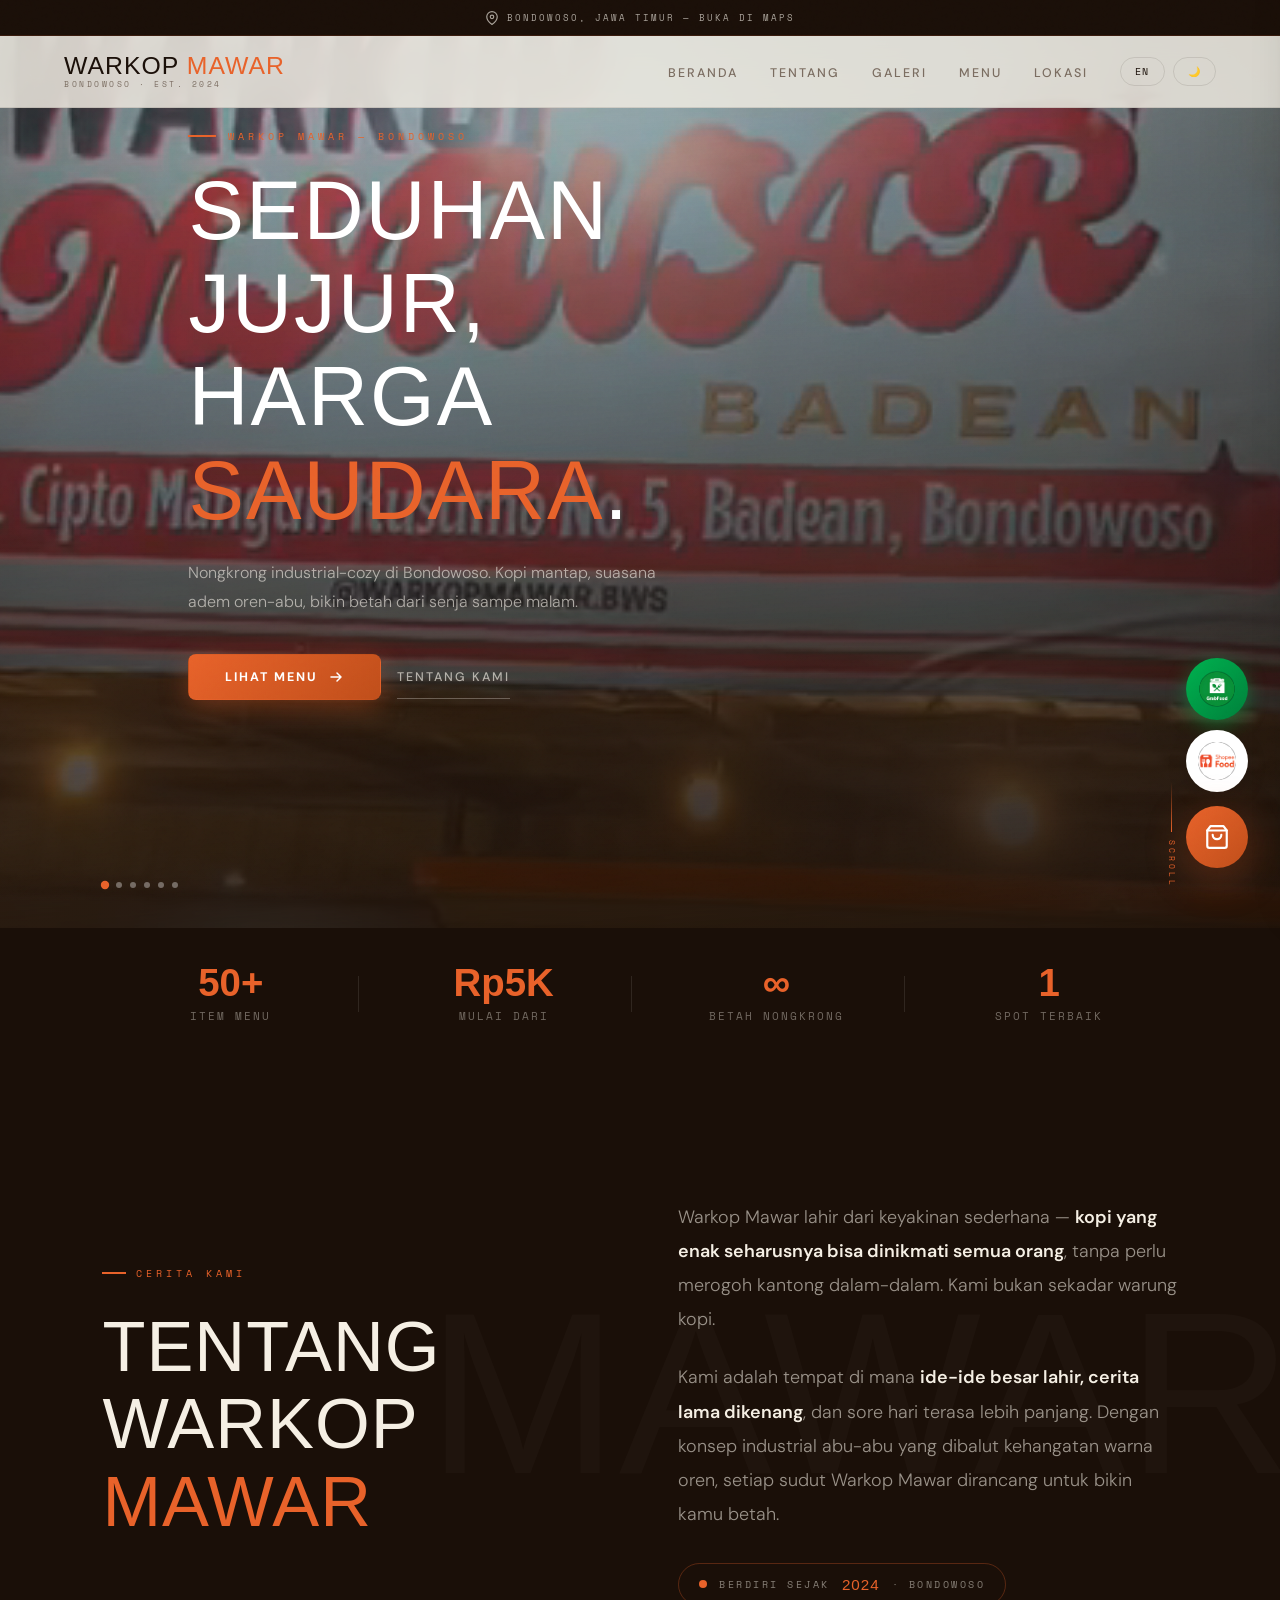
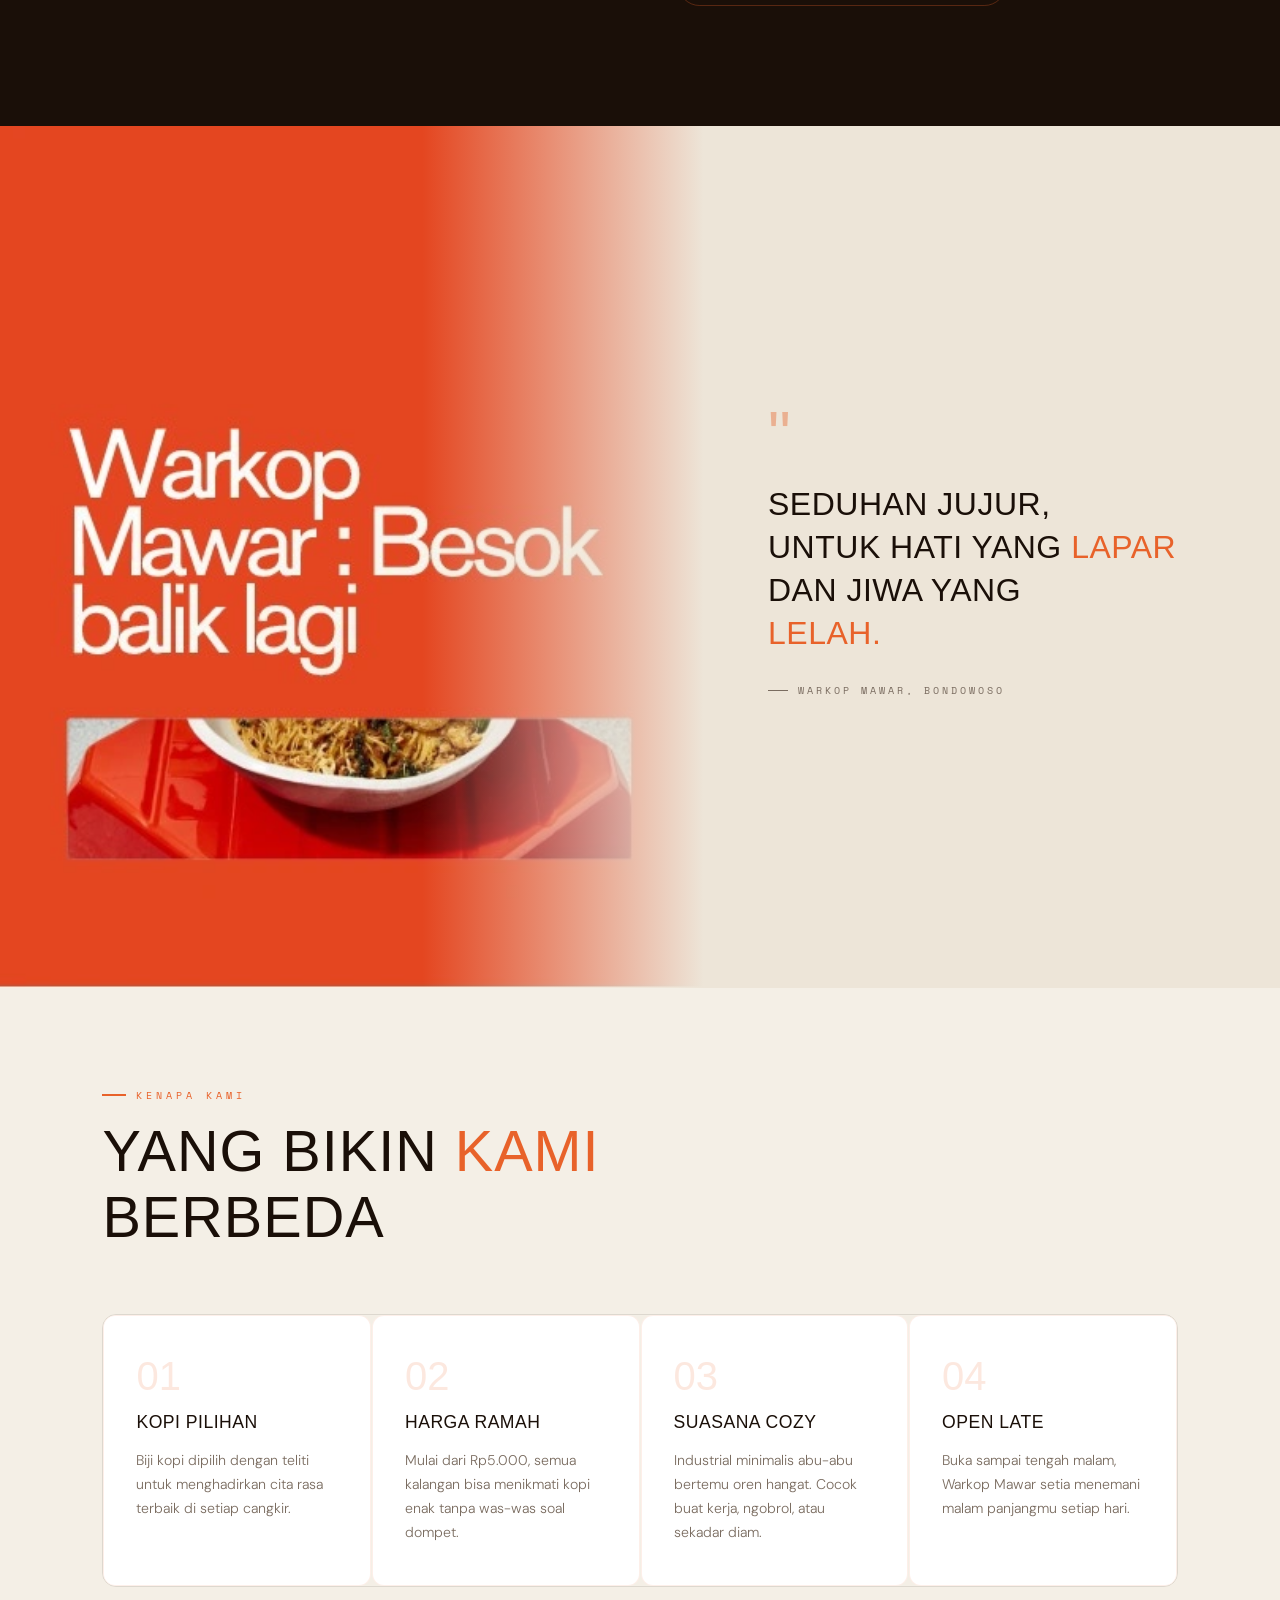
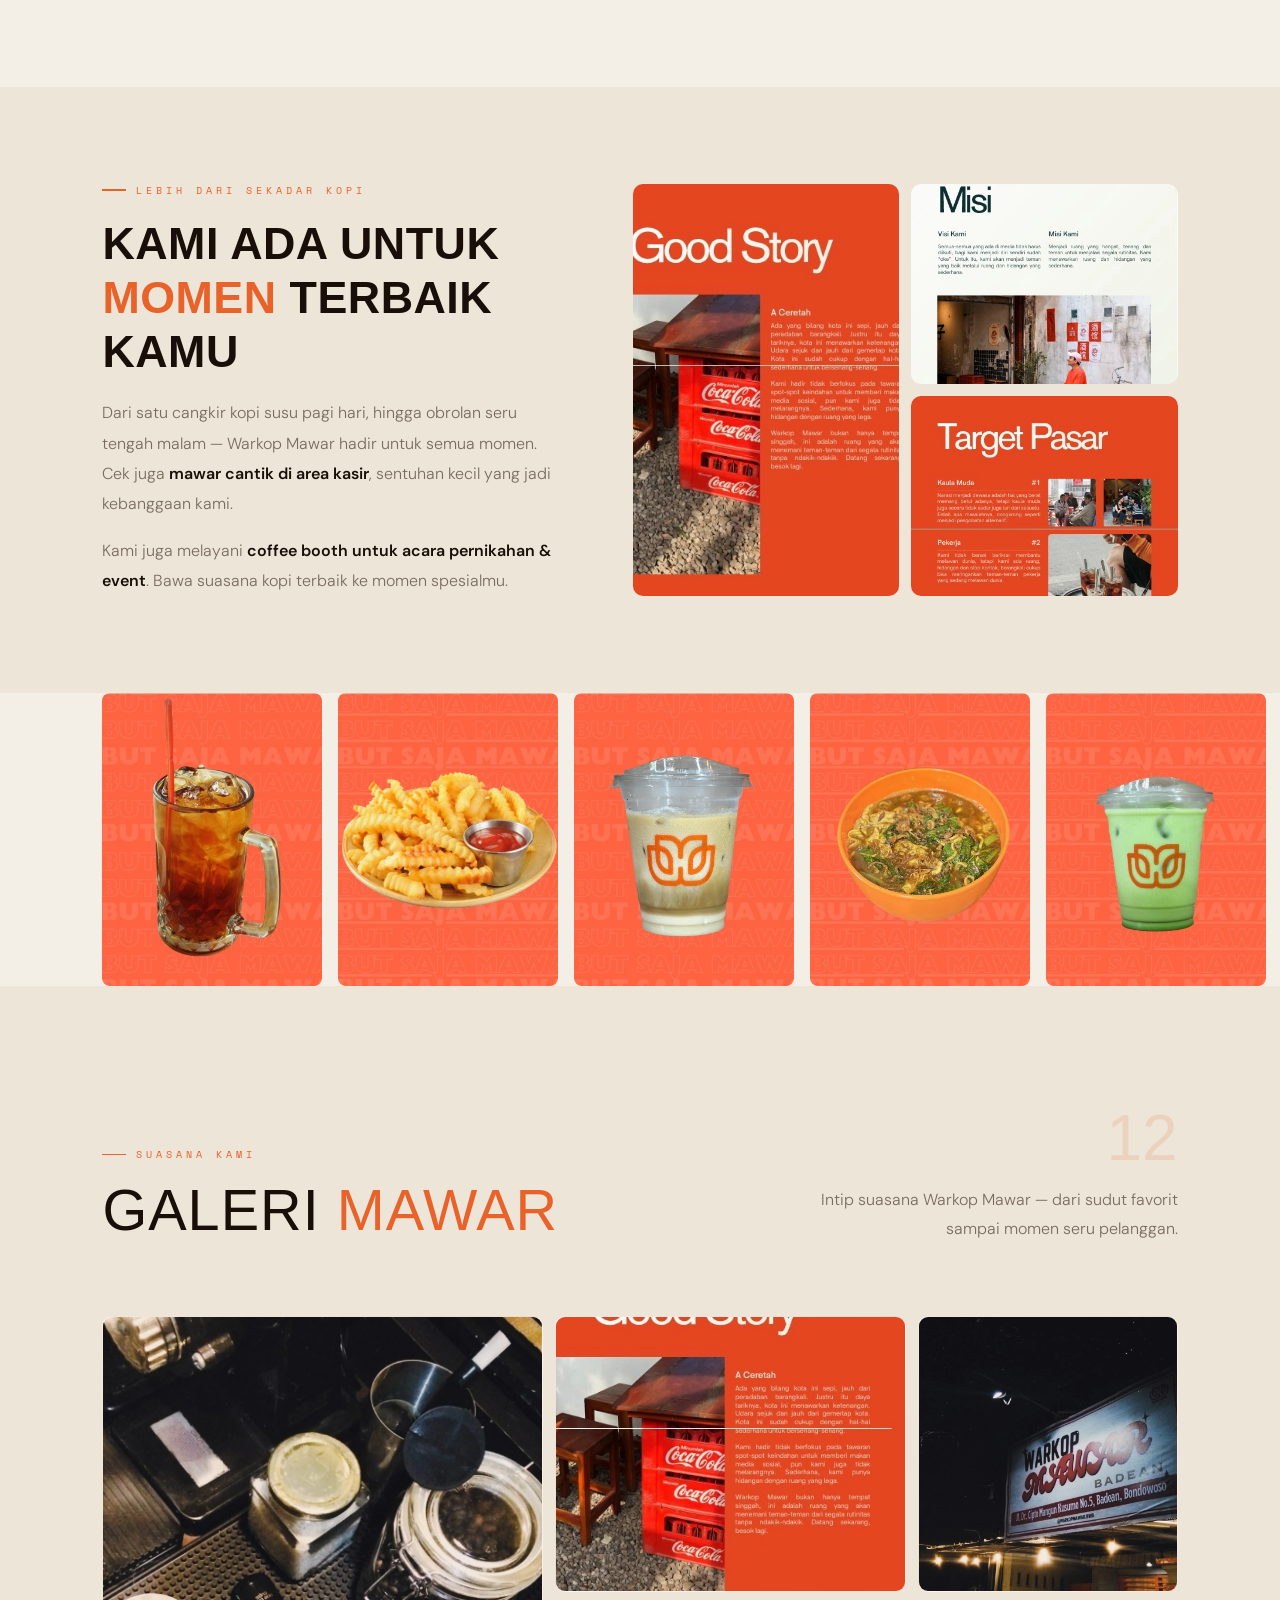
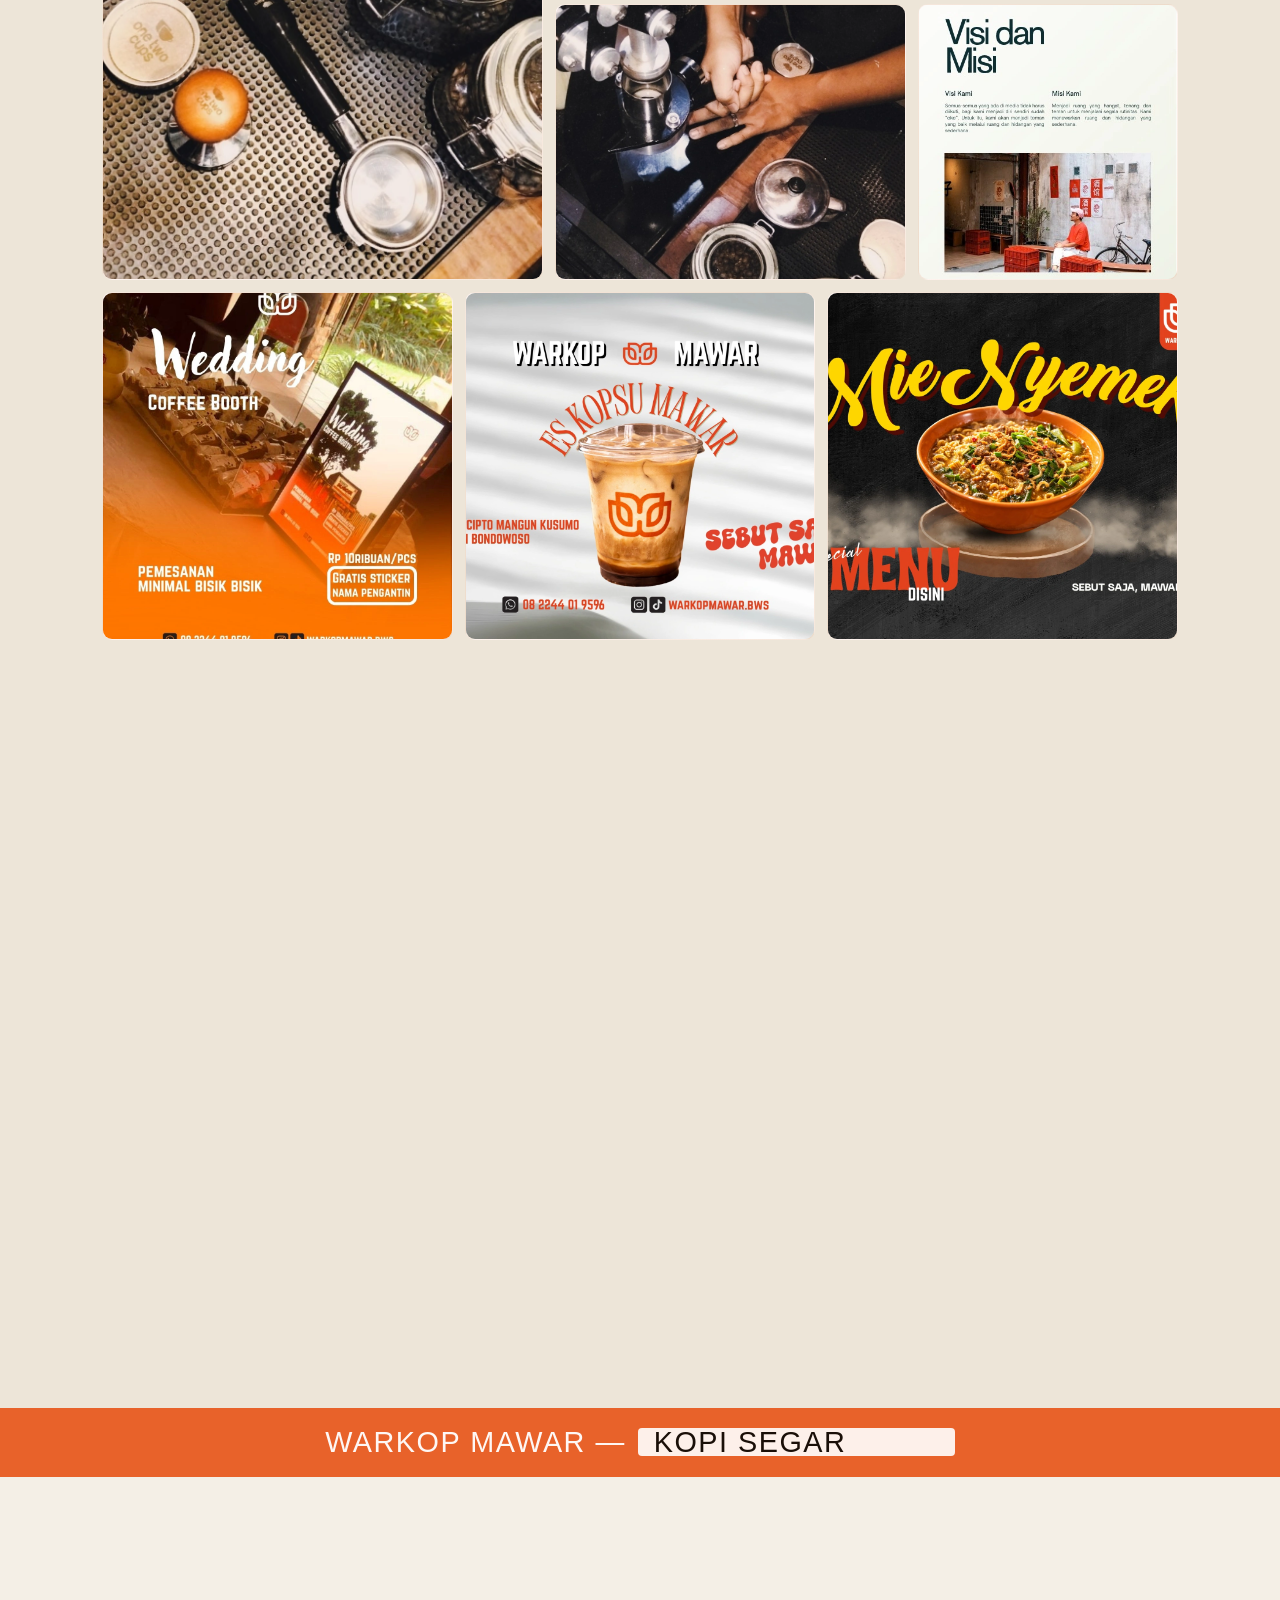
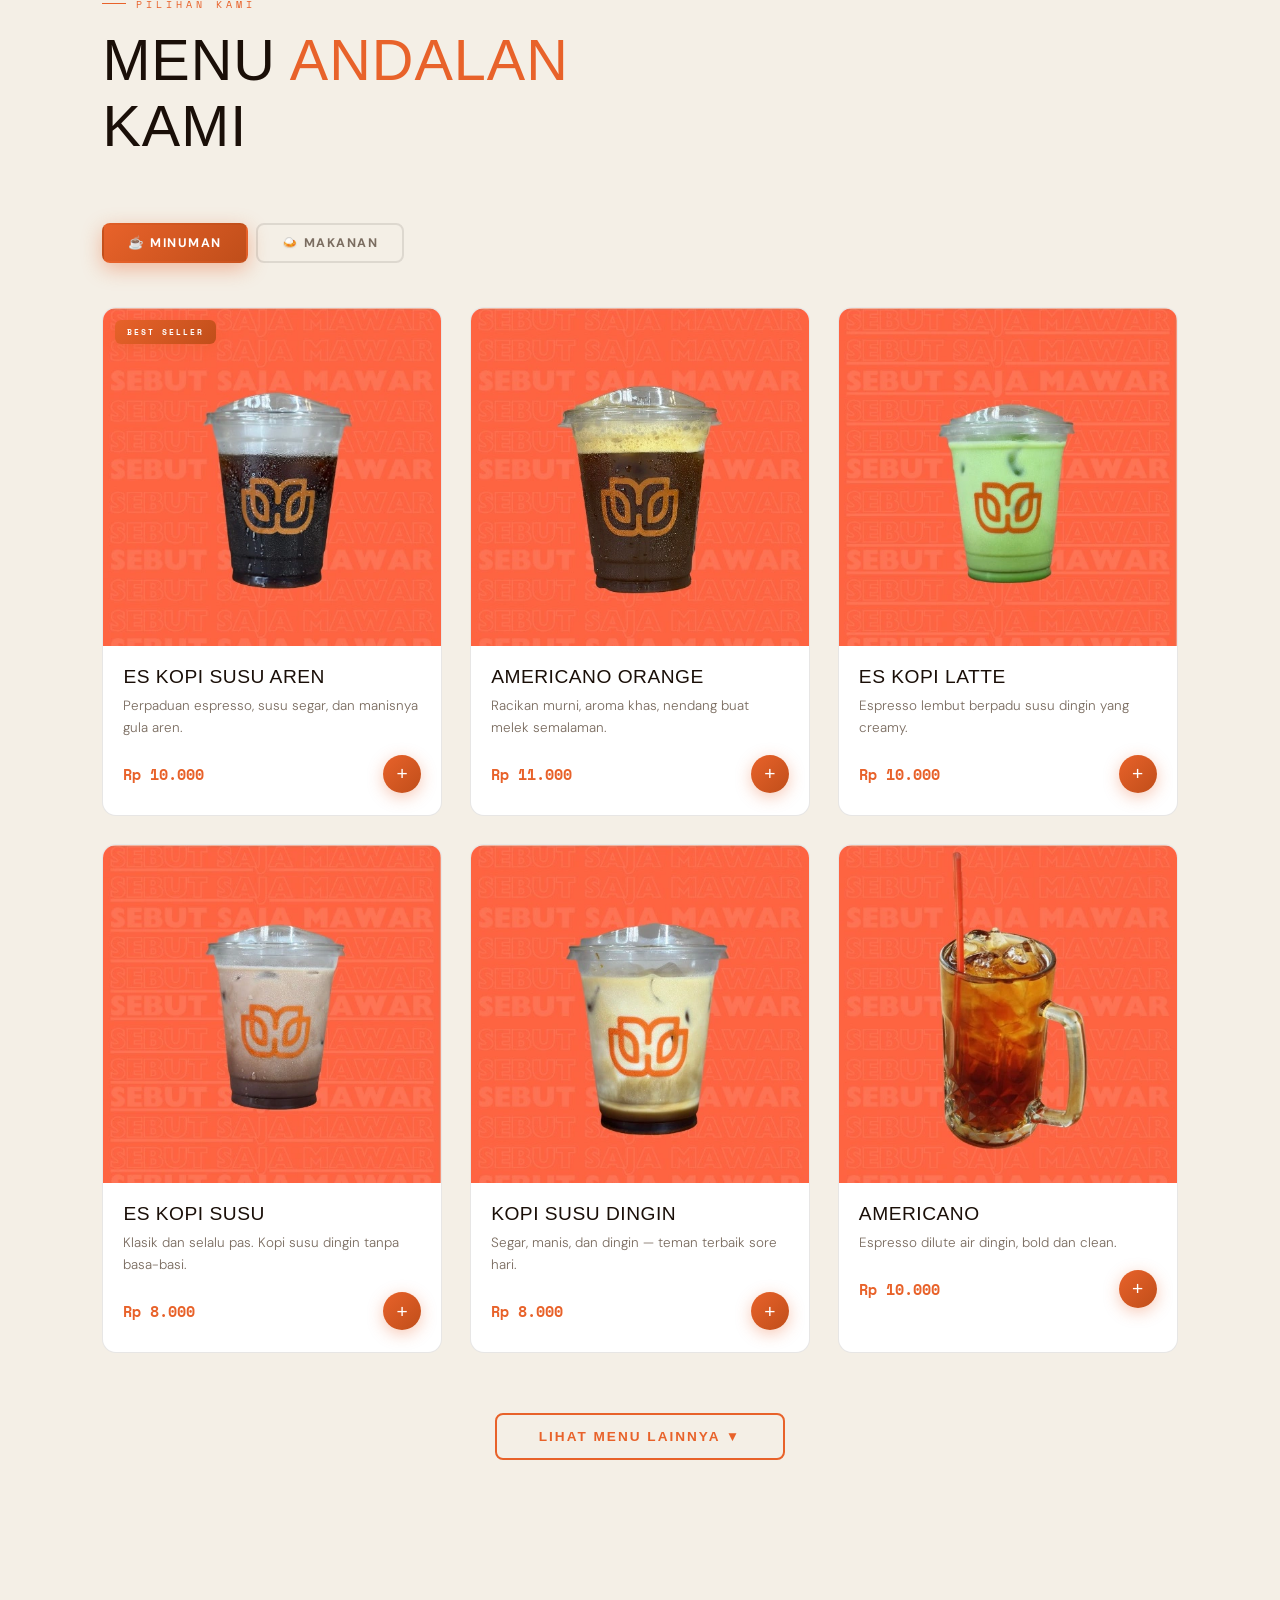
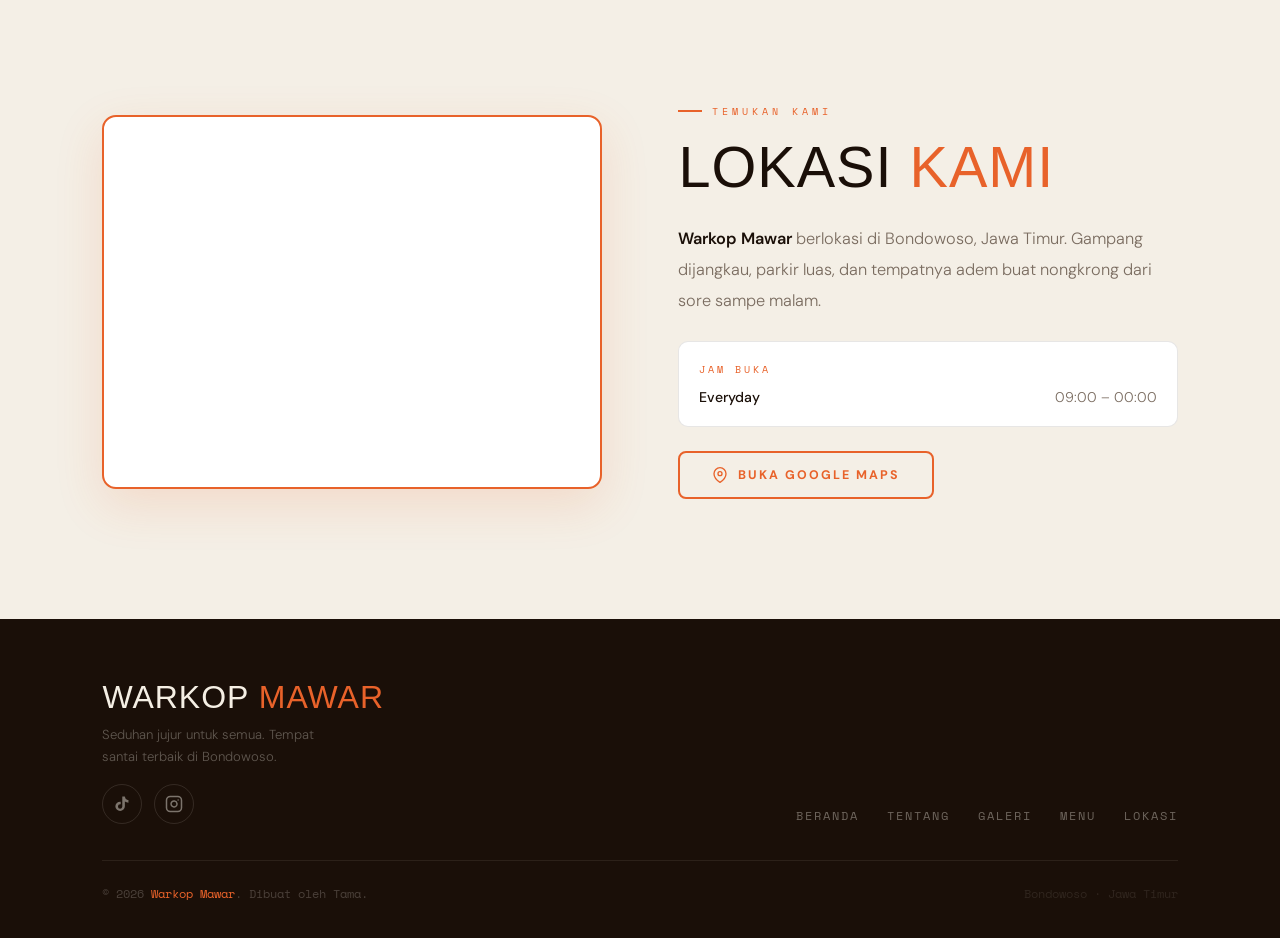
==== commit efbdf467: "perbaruan baru" ====
--- a/index.html
+++ b/index.html
@@ -694,7 +694,7 @@
         }
         .platform-btn {
             display: flex; align-items: center; gap: 0;
-            width: 48px; height: 48px;
+            width: 62px; height: 62px;
             border-radius: 50px;
             border: none;
             font-family: 'DM Sans', sans-serif;
@@ -710,21 +710,21 @@
             position: relative;
         }
         .platform-btn:hover {
-            width: 164px;
+            width: 178px;
             border-radius: 50px;
             transform: translateX(-4px);
         }
         .platform-btn-icon-wrap {
-            width: 48px;
-            height: 48px;
+            width: 62px;
+            height: 62px;
             flex-shrink: 0;
             display: flex;
             align-items: center;
             justify-content: center;
         }
         .platform-btn-icon-wrap img {
-            width: 30px;
-            height: 30px;
+            width: 38px;
+            height: 38px;
             object-fit: contain;
             flex-shrink: 0;
             display: block;
@@ -753,11 +753,12 @@
         }
         .platform-btn-grab:hover { box-shadow: 0 10px 32px rgba(0,177,79,0.6); }
         .platform-btn-shopee {
-            background: linear-gradient(135deg, #EE4D2D, #C73E23);
-            color: #fff;
-            box-shadow: 0 6px 20px rgba(238,77,45,0.45);
-        }
-        .platform-btn-shopee:hover { box-shadow: 0 10px 32px rgba(238,77,45,0.6); }
+            background: #ffffff;
+            color: #EE4D2D;
+            box-shadow: 0 6px 20px rgba(0,0,0,0.15);
+        }
+        .platform-btn-shopee:hover { box-shadow: 0 10px 32px rgba(0,0,0,0.25); }
+        .platform-btn-shopee .platform-btn-label { color: #EE4D2D; }
         .platform-btn-tooltip {
             position: absolute;
             right: calc(100% + 10px);
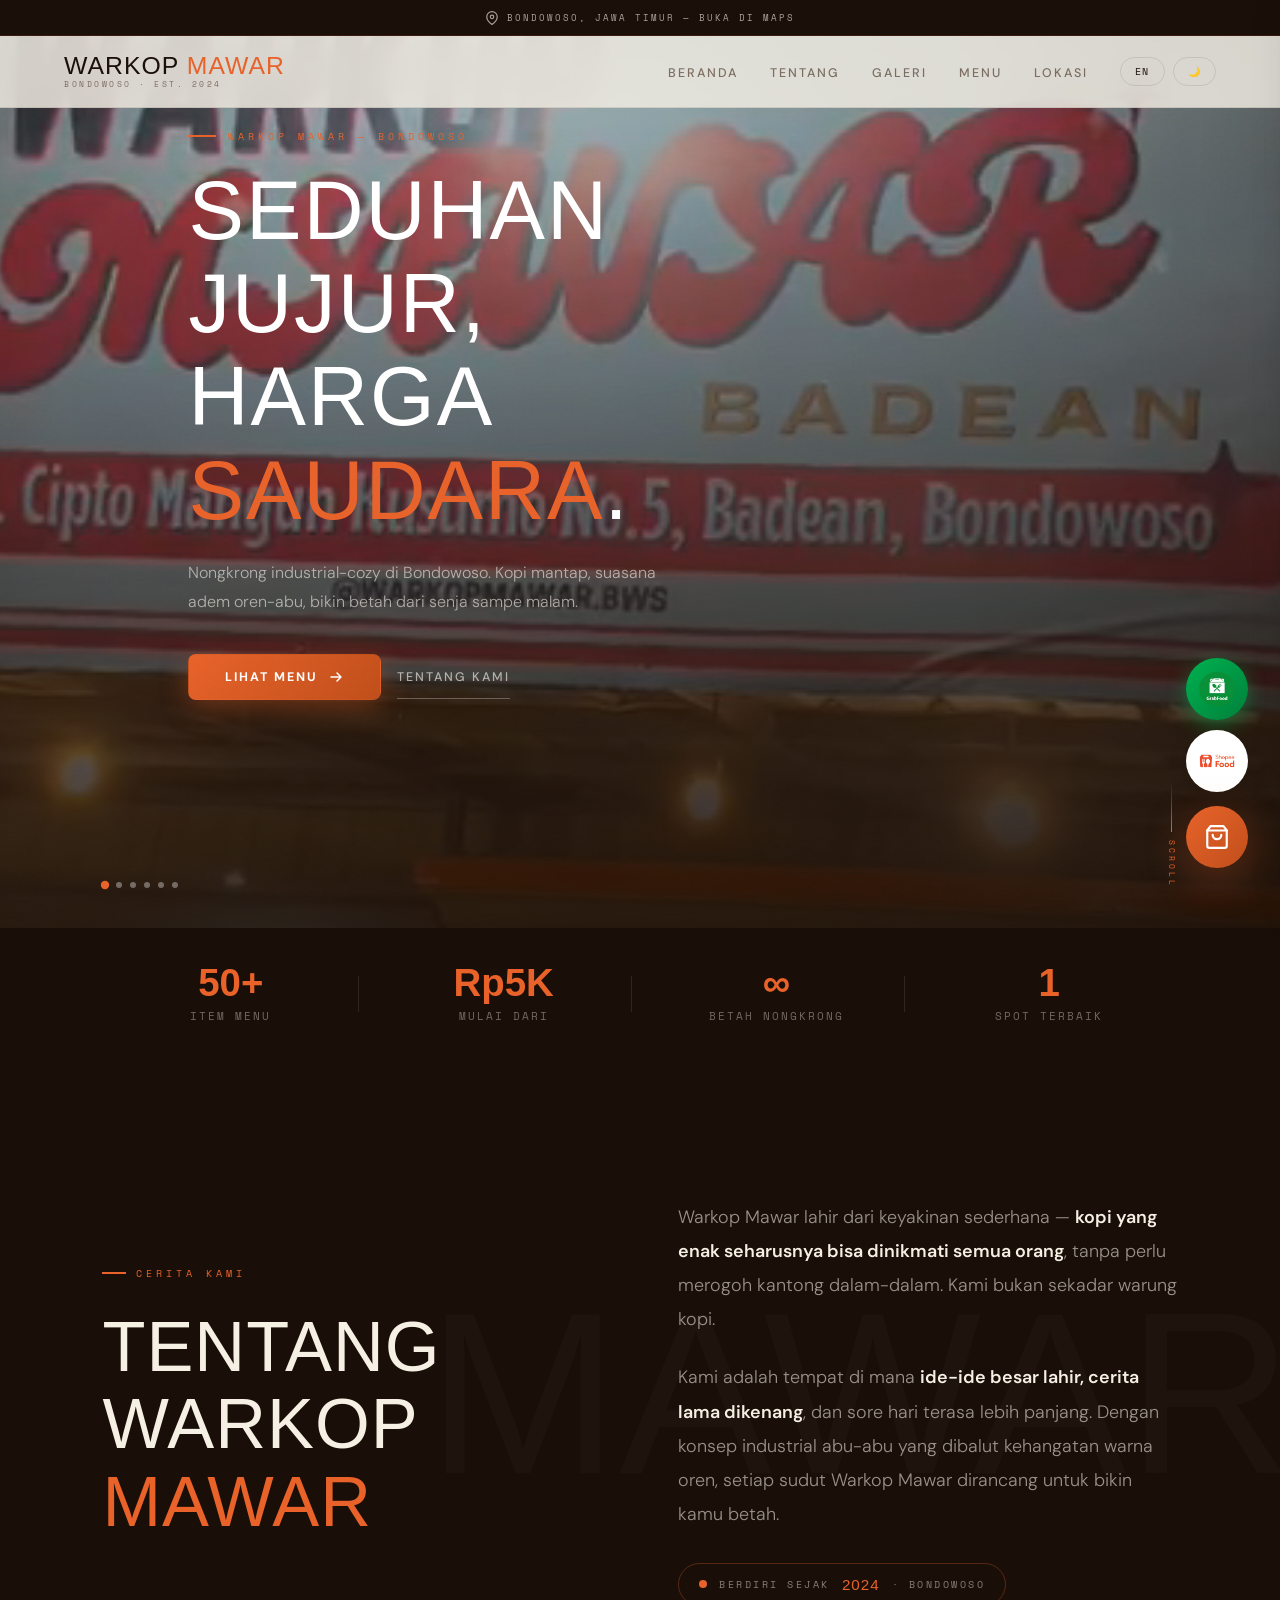
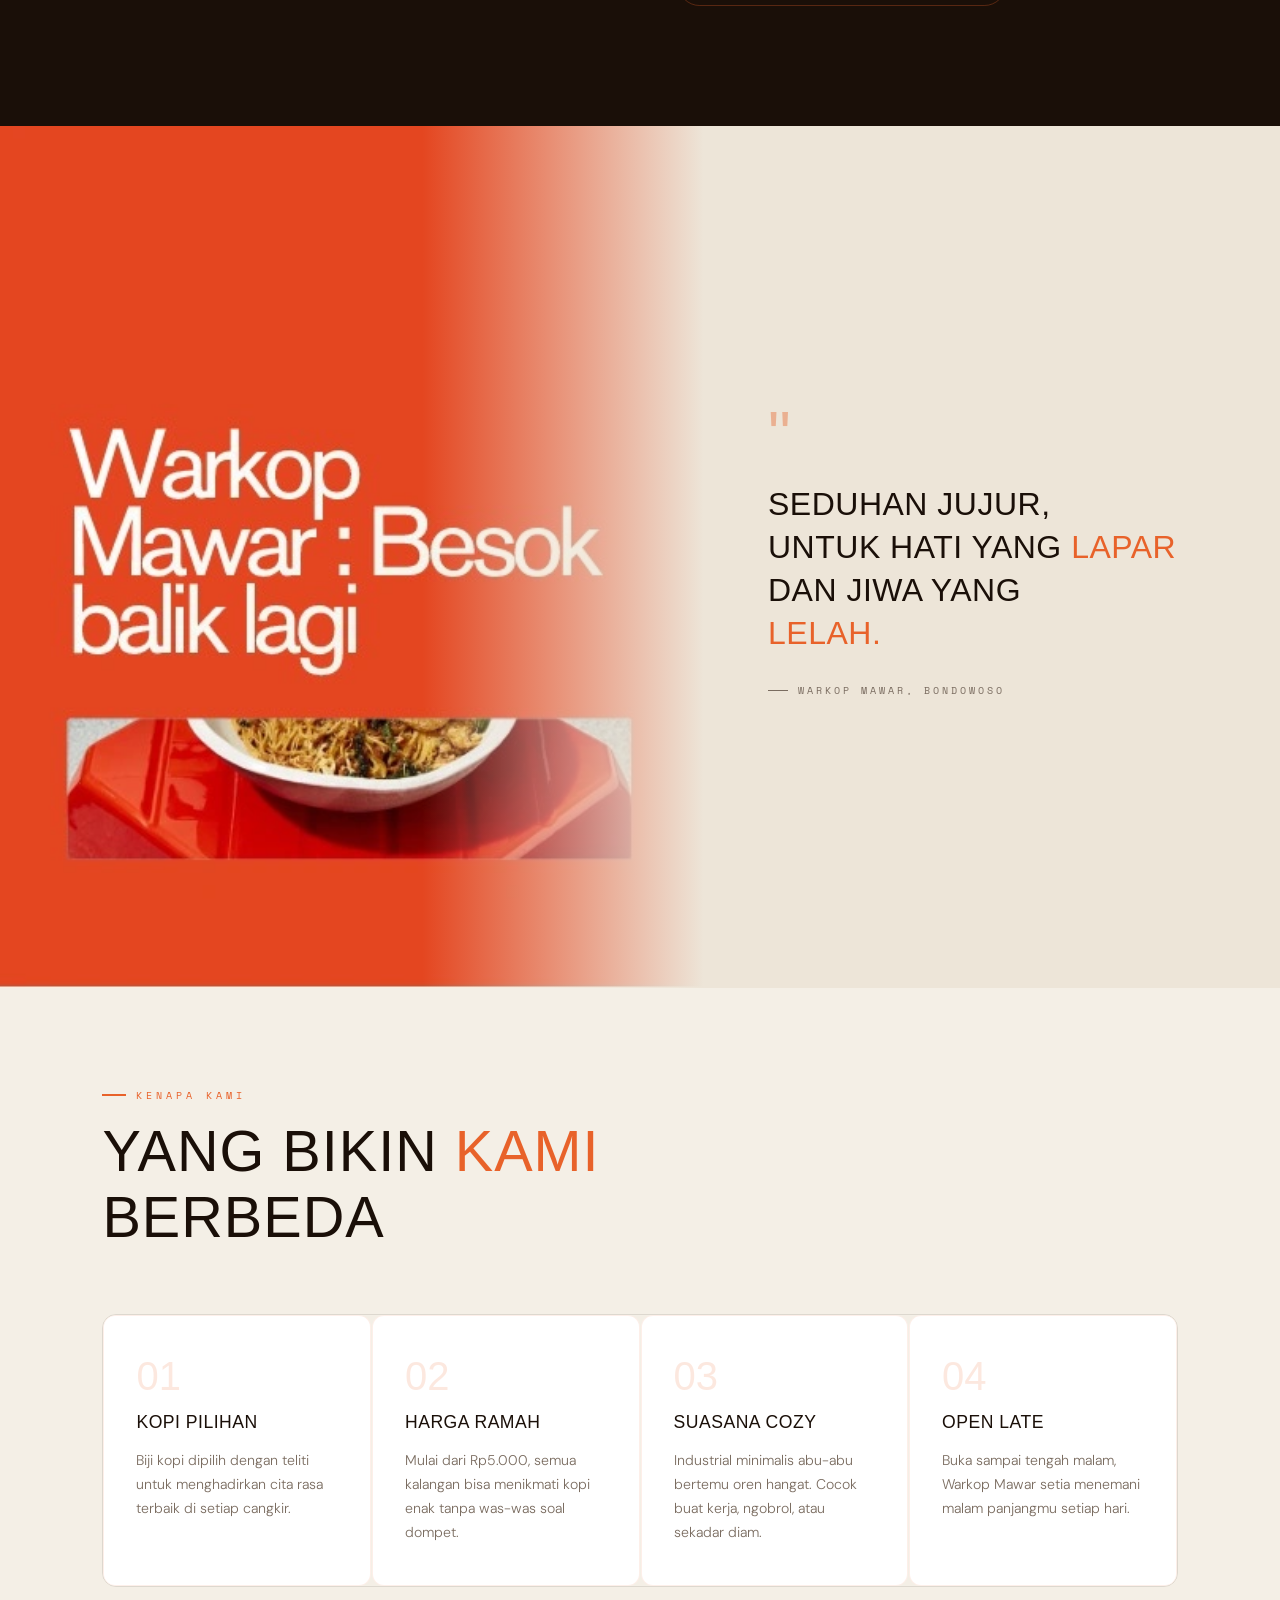
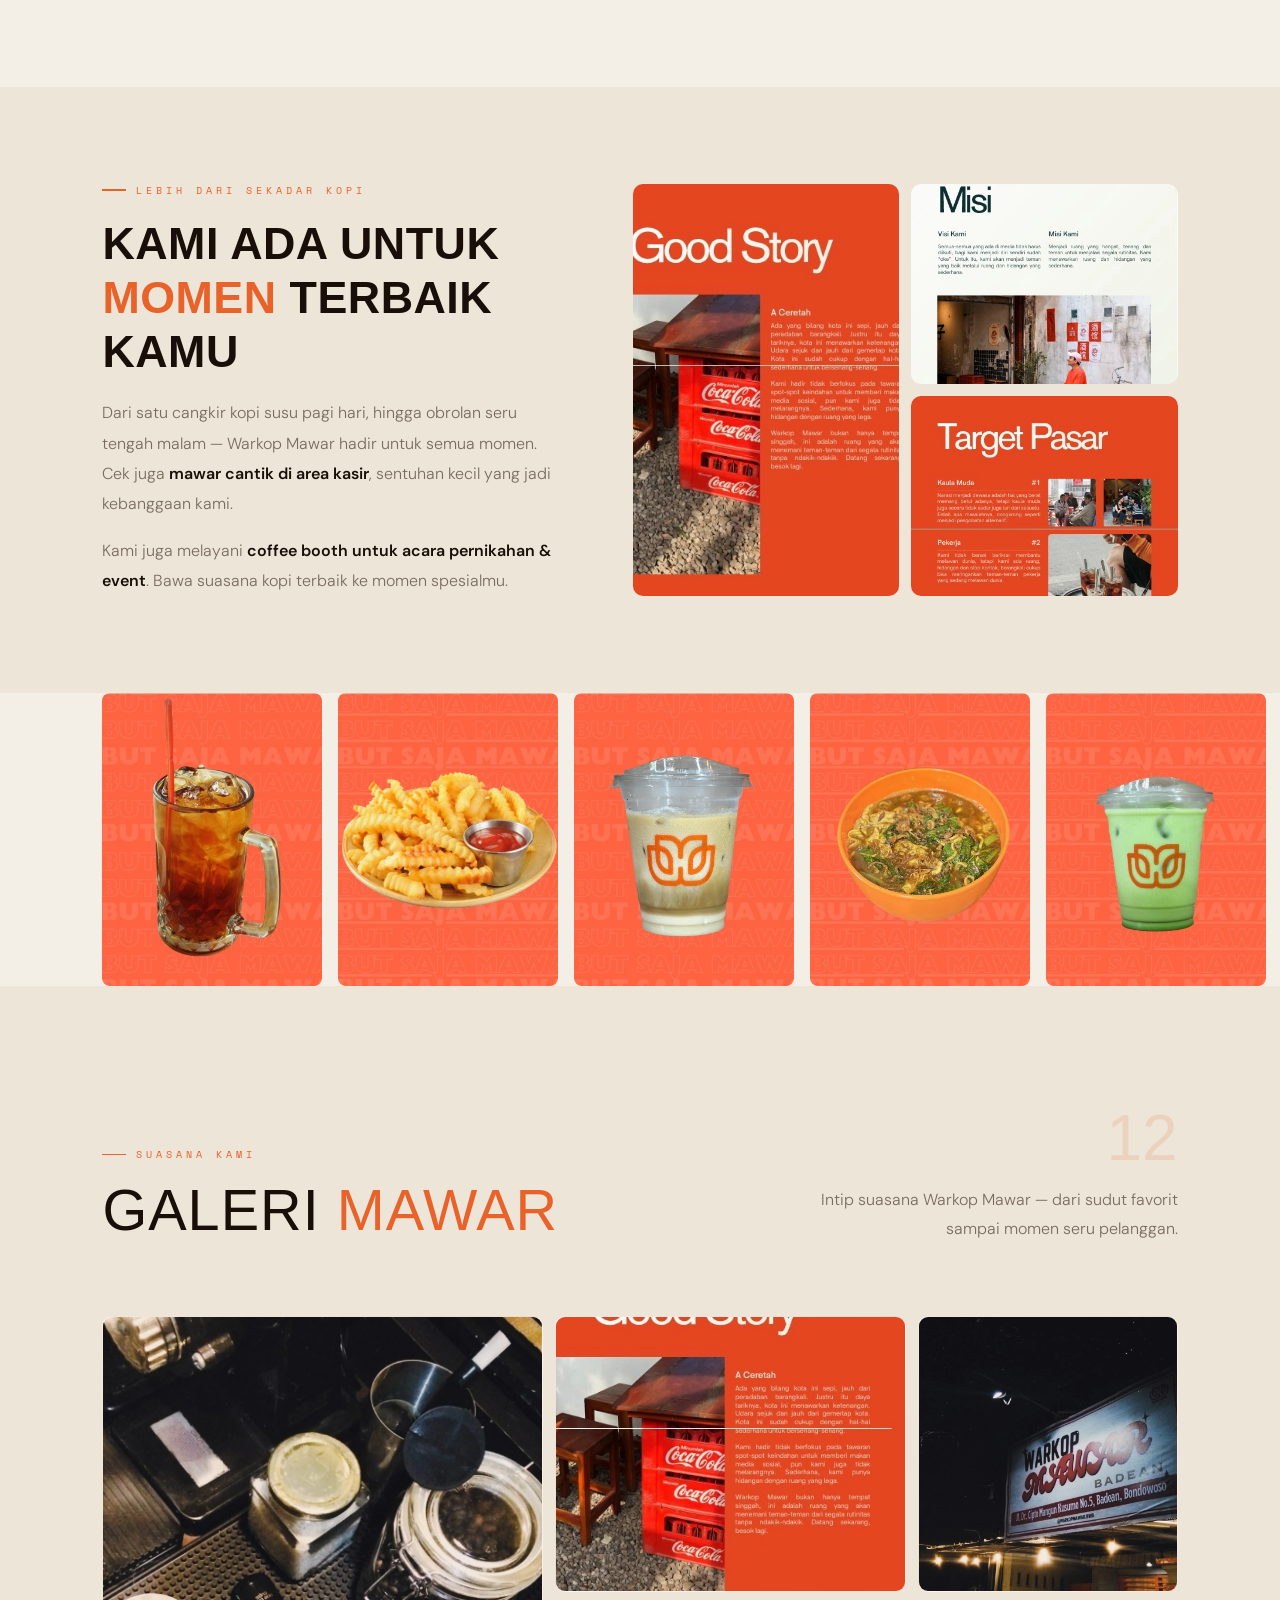
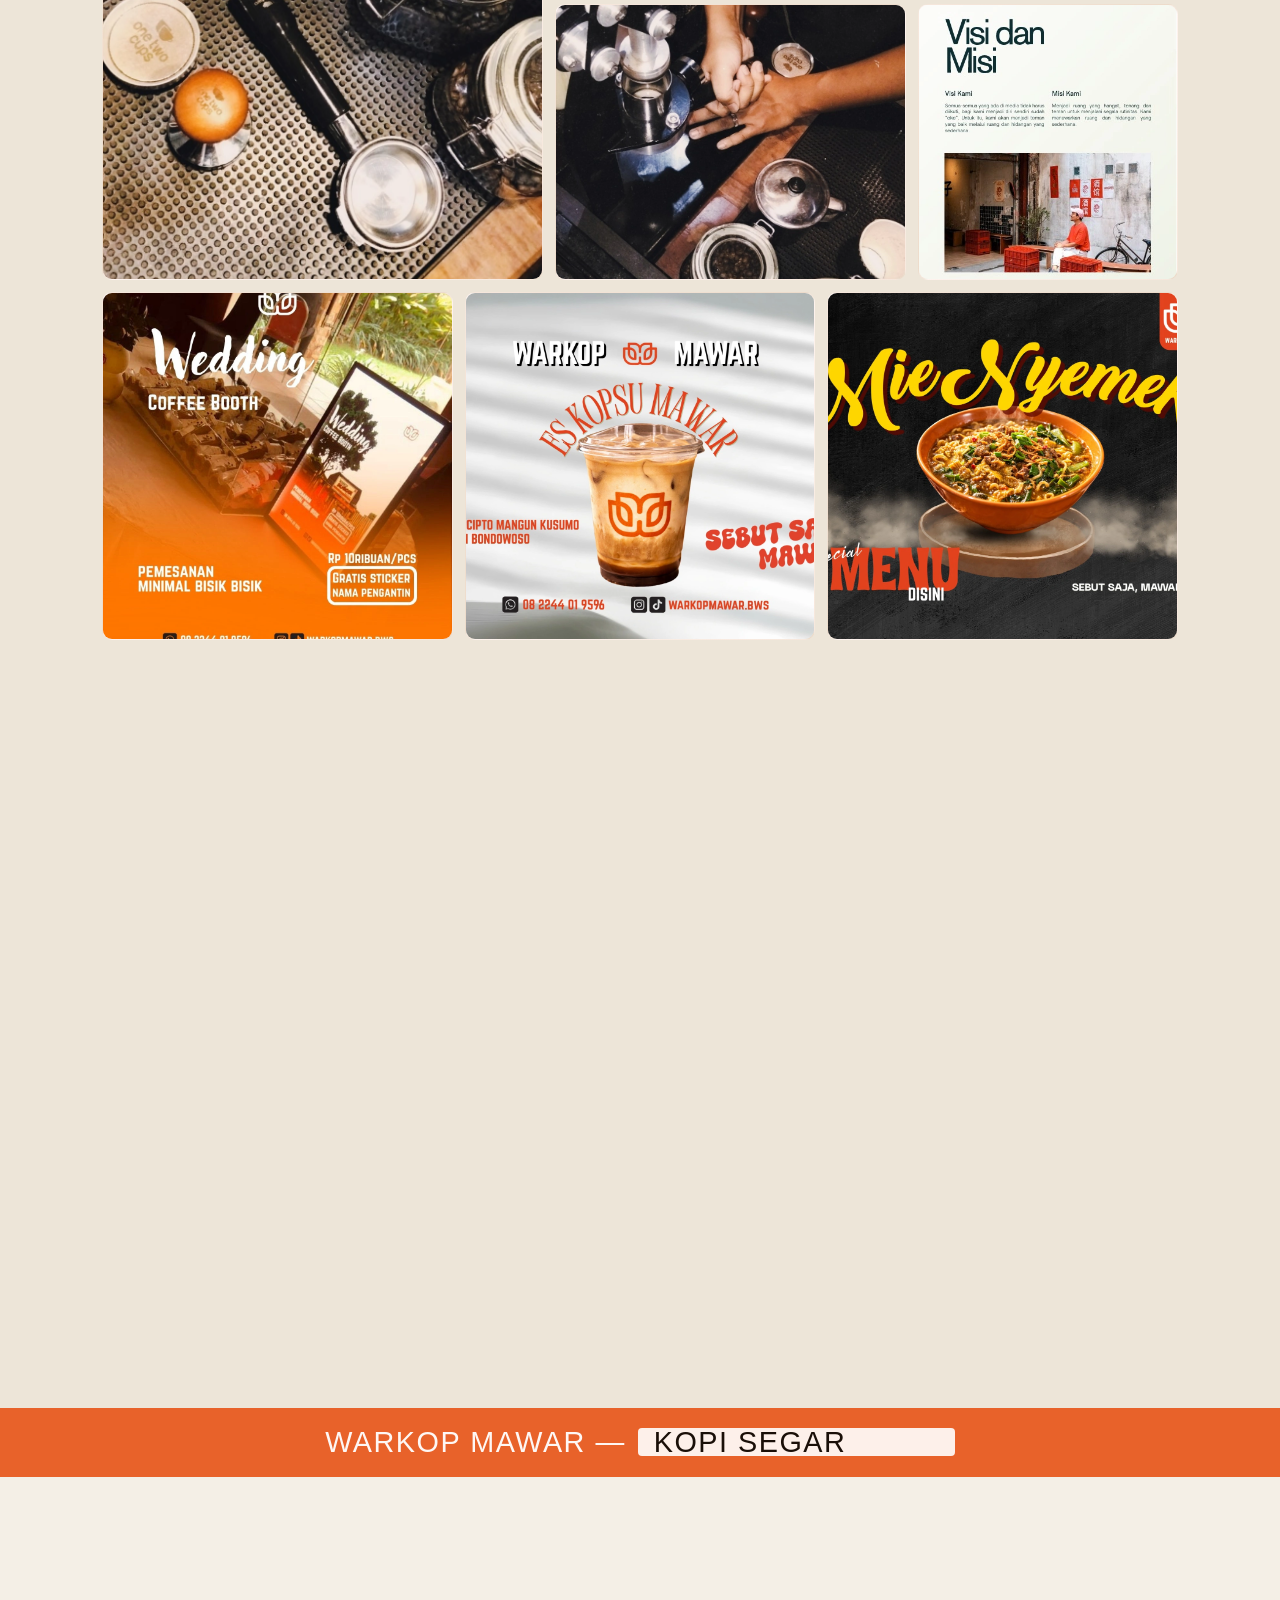
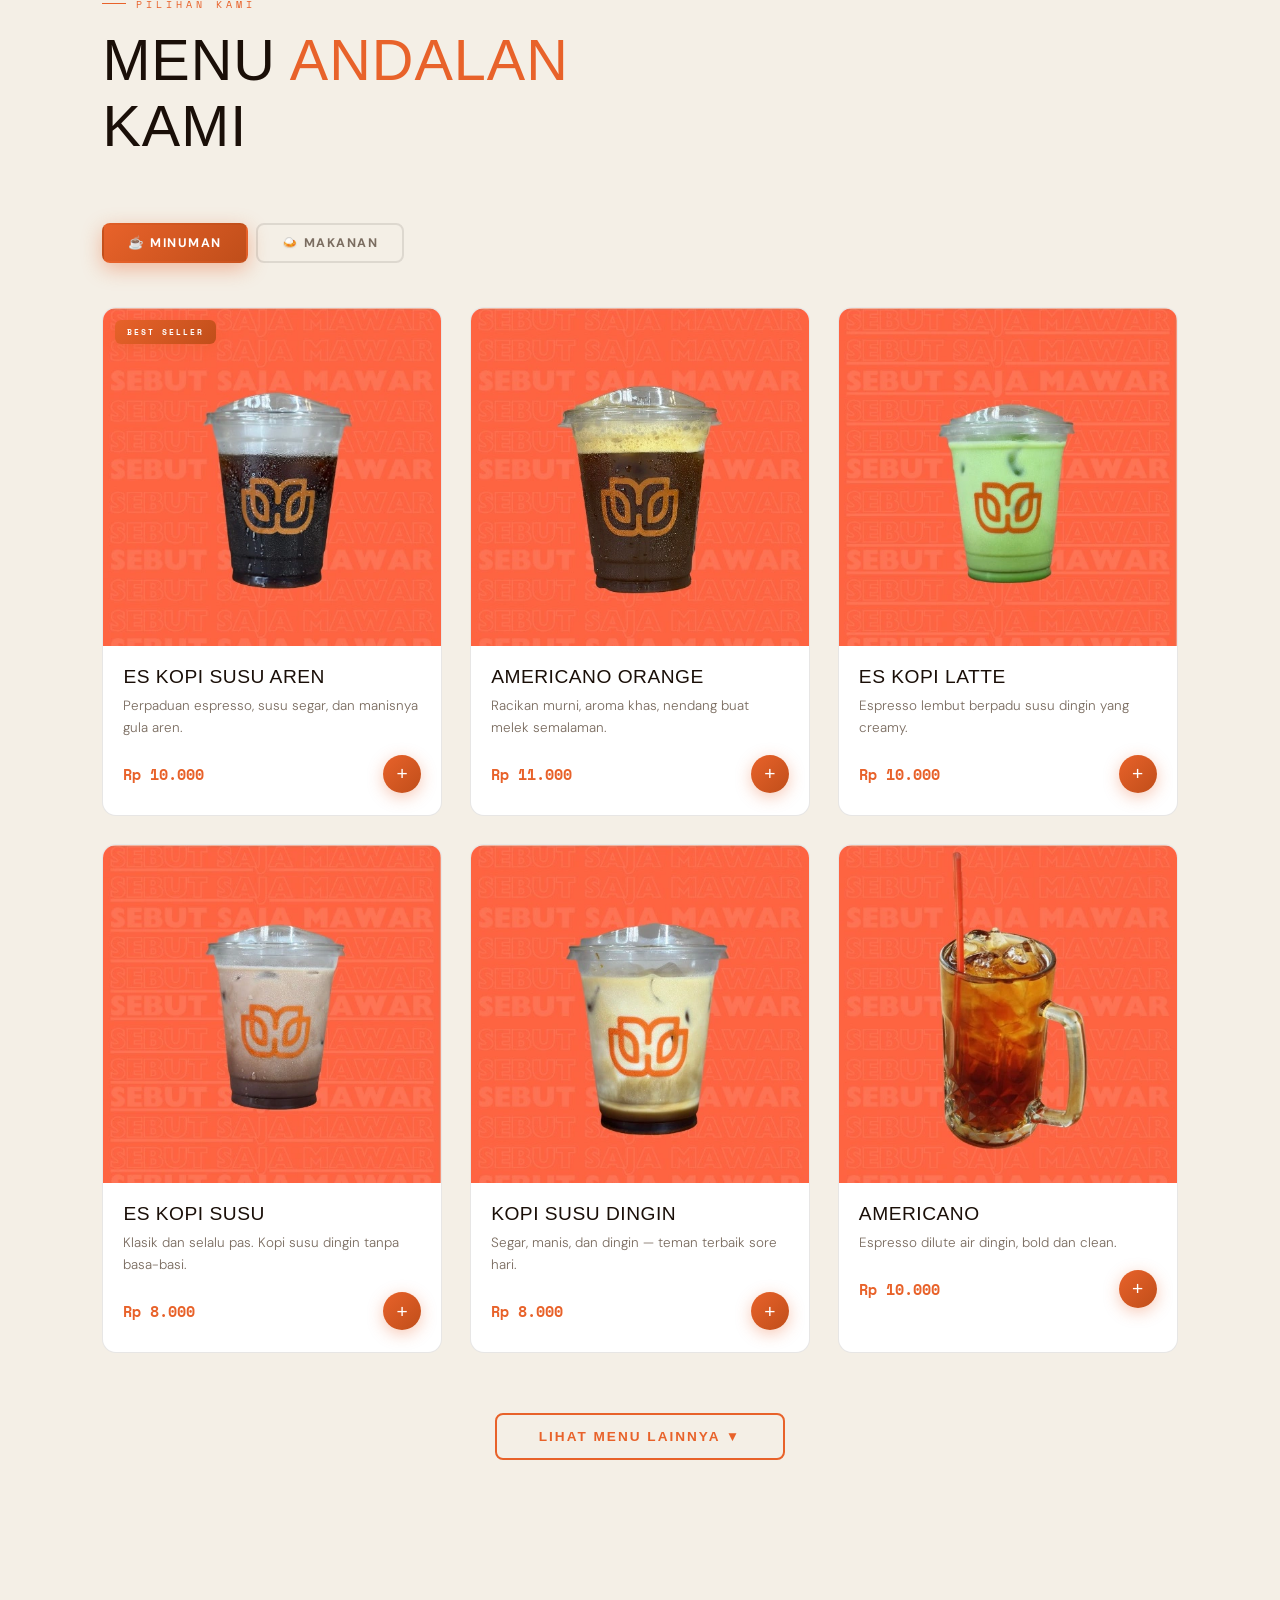
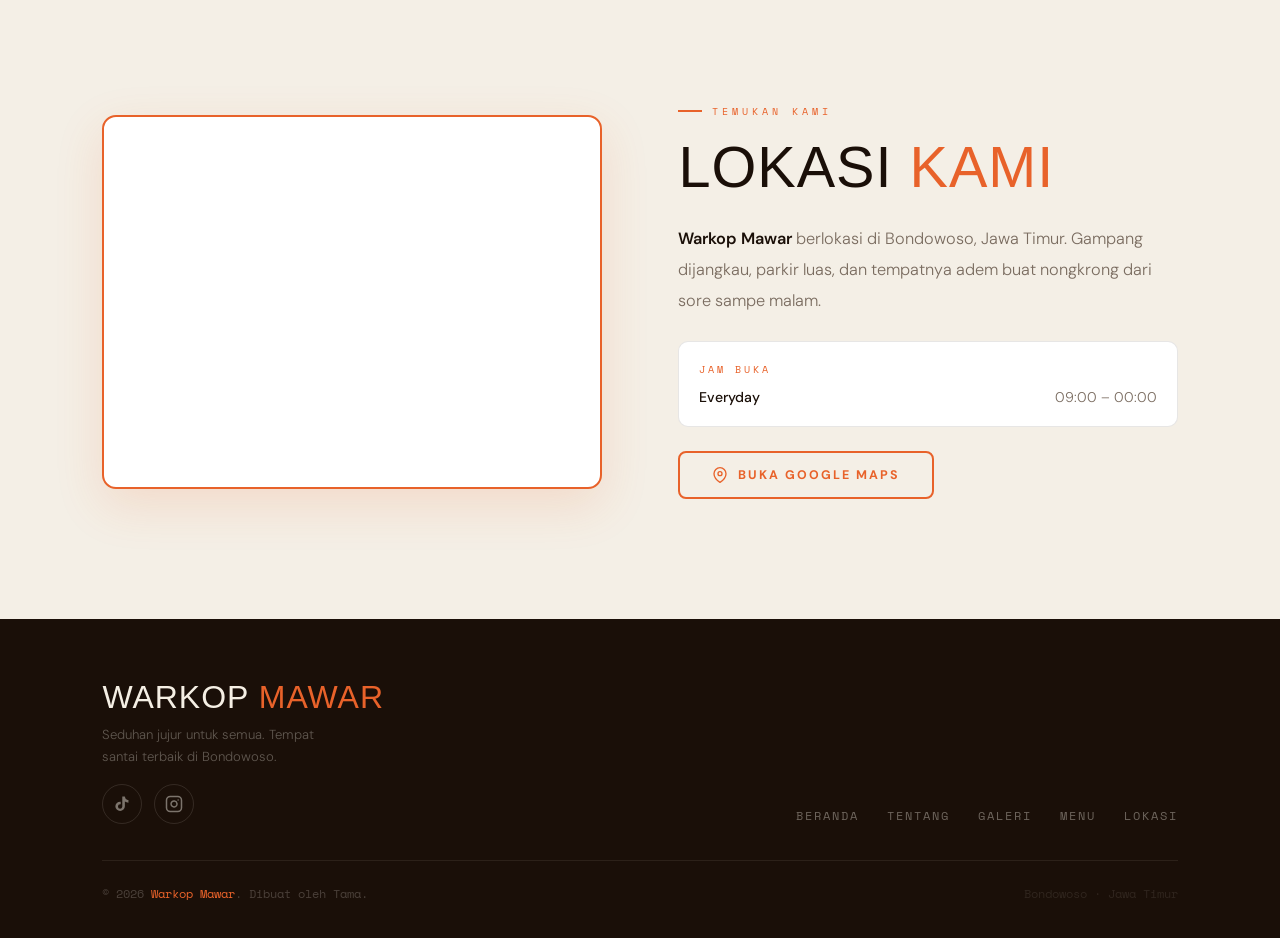
==== commit c716b44c: "perbaruan baru" ====
--- a/index.html
+++ b/index.html
@@ -1540,7 +1540,7 @@
     <!-- GrabFood -->
     <button class="platform-btn platform-btn-grab" id="btnGrab" aria-label="Pesan via GrabFood">
         <div class="platform-btn-icon-wrap">
-            <img src="logo-grabfood.svg" alt="GrabFood">
+            <img src="logo-grabfood.webp" alt="GrabFood">
         </div>
         <span class="platform-btn-label">GrabFood</span>
         <span class="platform-btn-tooltip">Pesan via GrabFood</span>
@@ -1548,7 +1548,7 @@
     <!-- ShopeeFood -->
     <button class="platform-btn platform-btn-shopee" id="btnShopee" aria-label="Pesan via ShopeeFood">
         <div class="platform-btn-icon-wrap">
-            <img src="logo-shopeefood.svg" alt="ShopeeFood">
+            <img src="logo-shopeefood.webp" alt="ShopeeFood">
         </div>
         <span class="platform-btn-label">ShopeeFood</span>
         <span class="platform-btn-tooltip">Pesan via ShopeeFood</span>
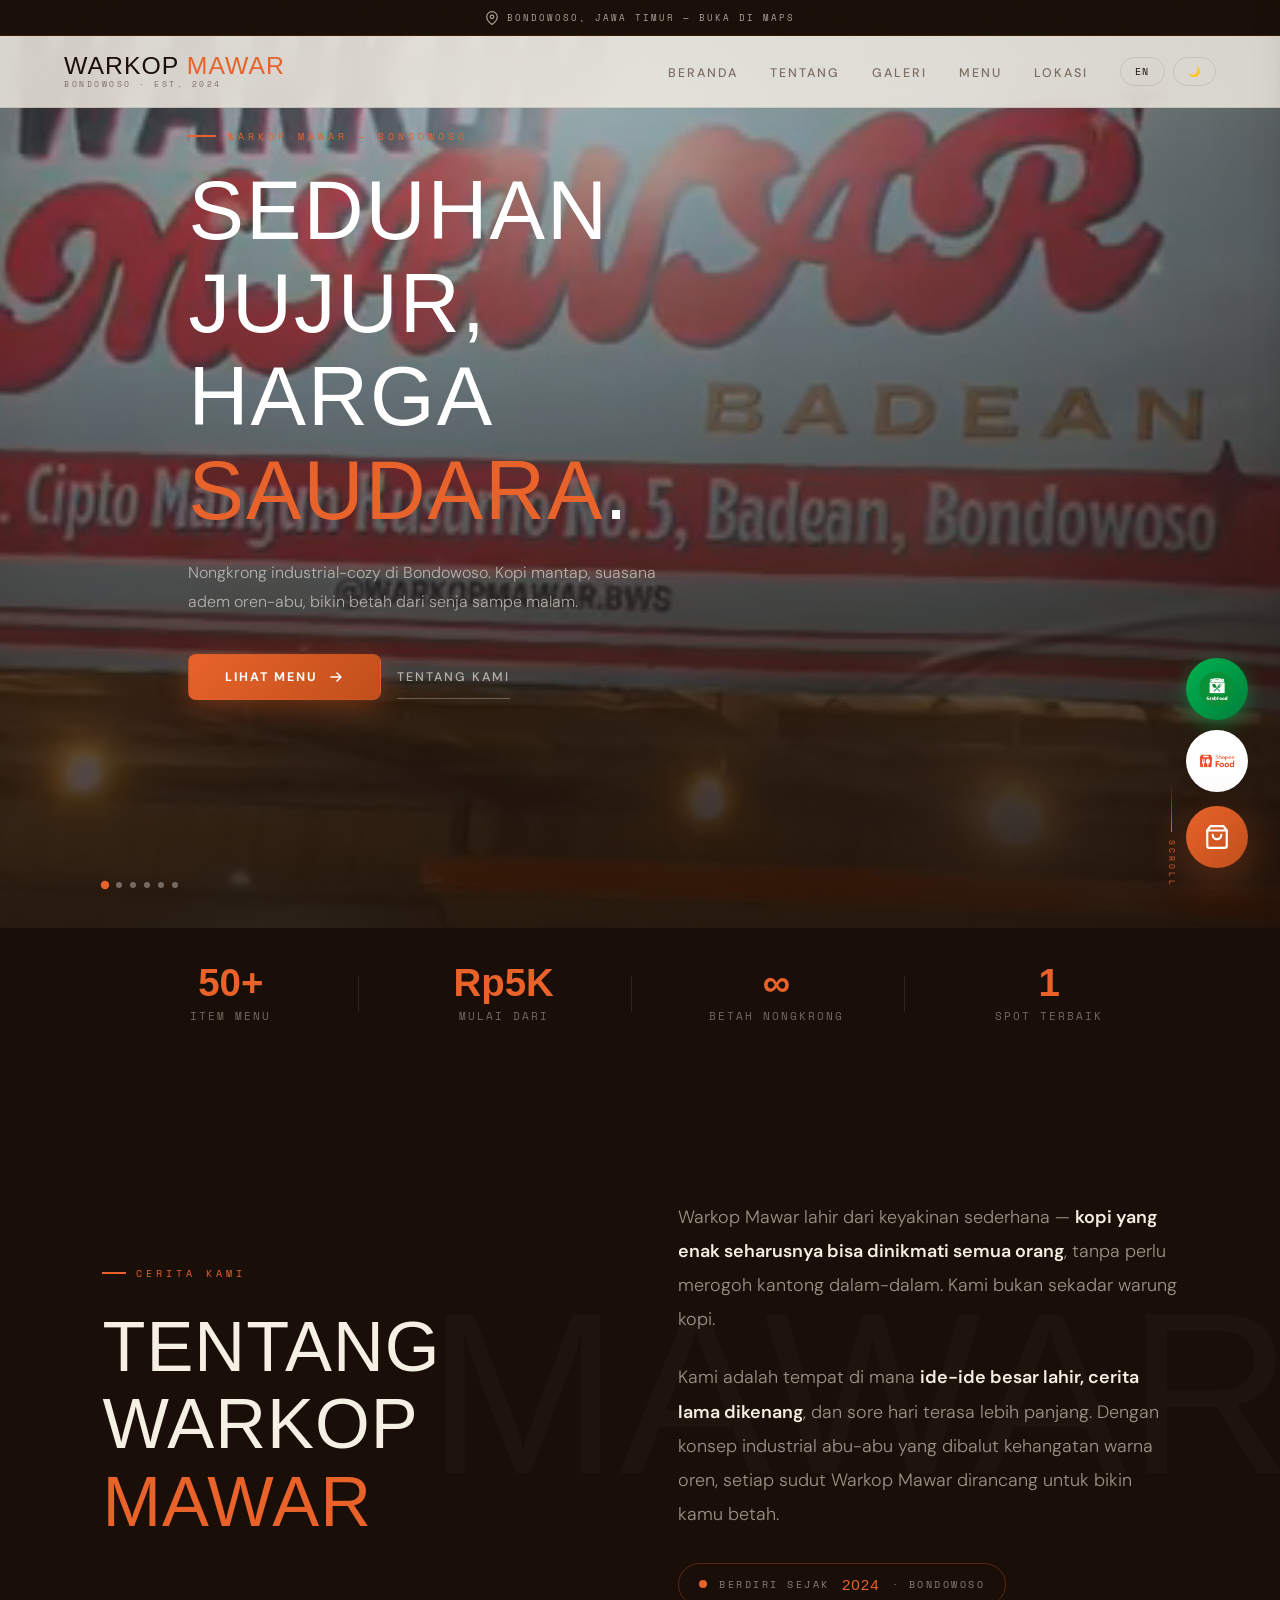
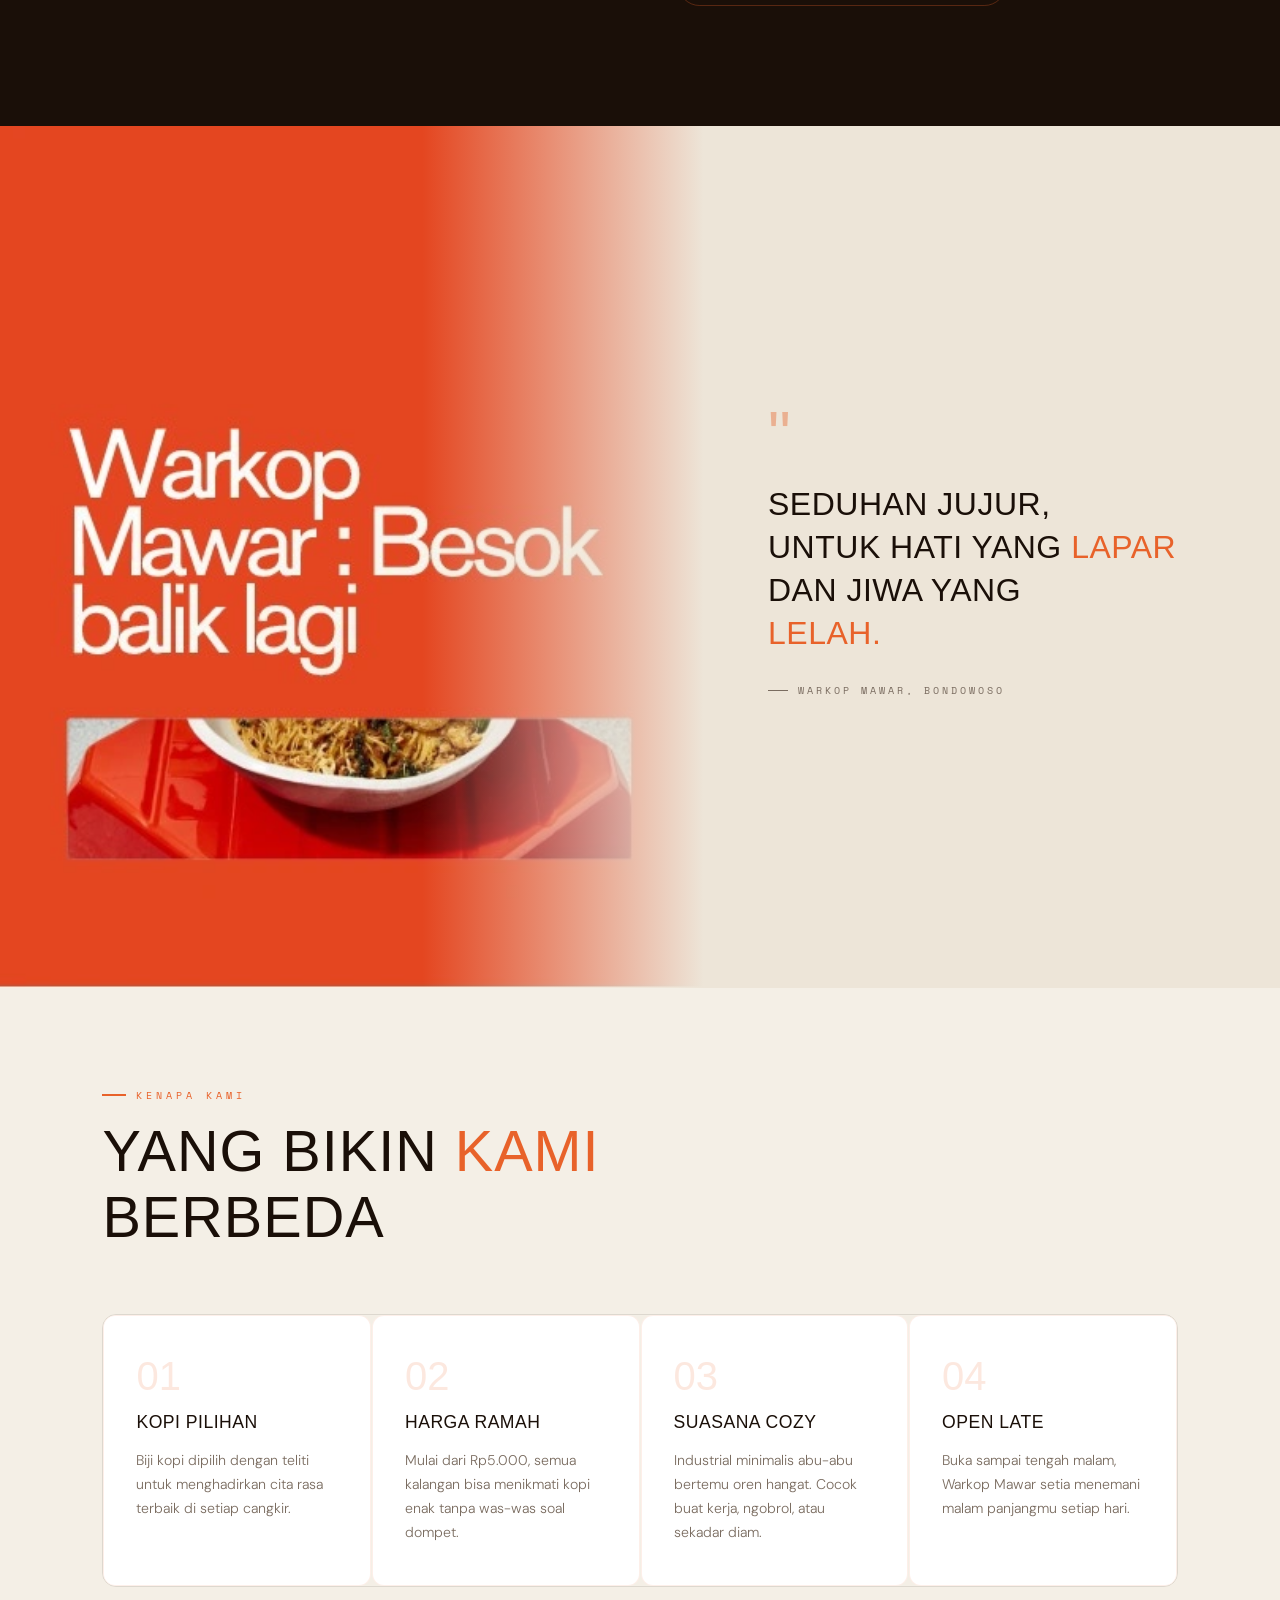
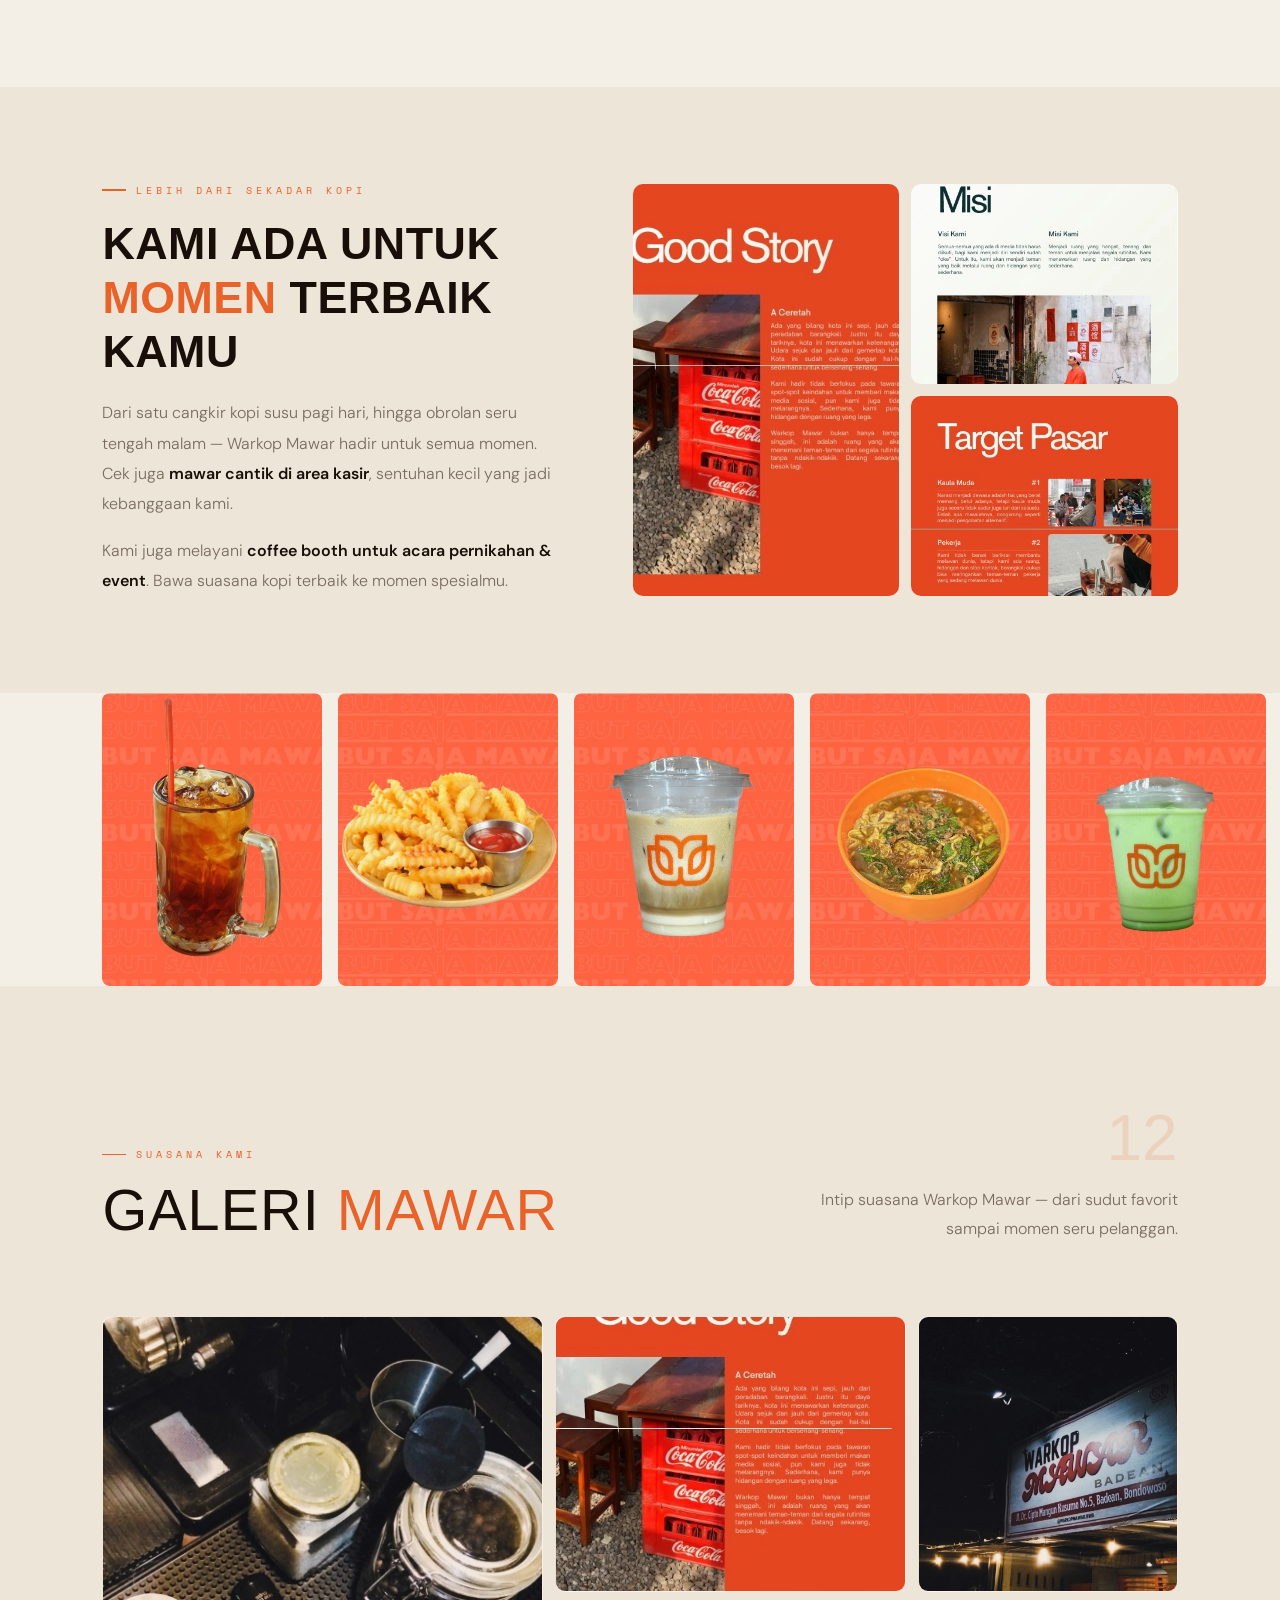
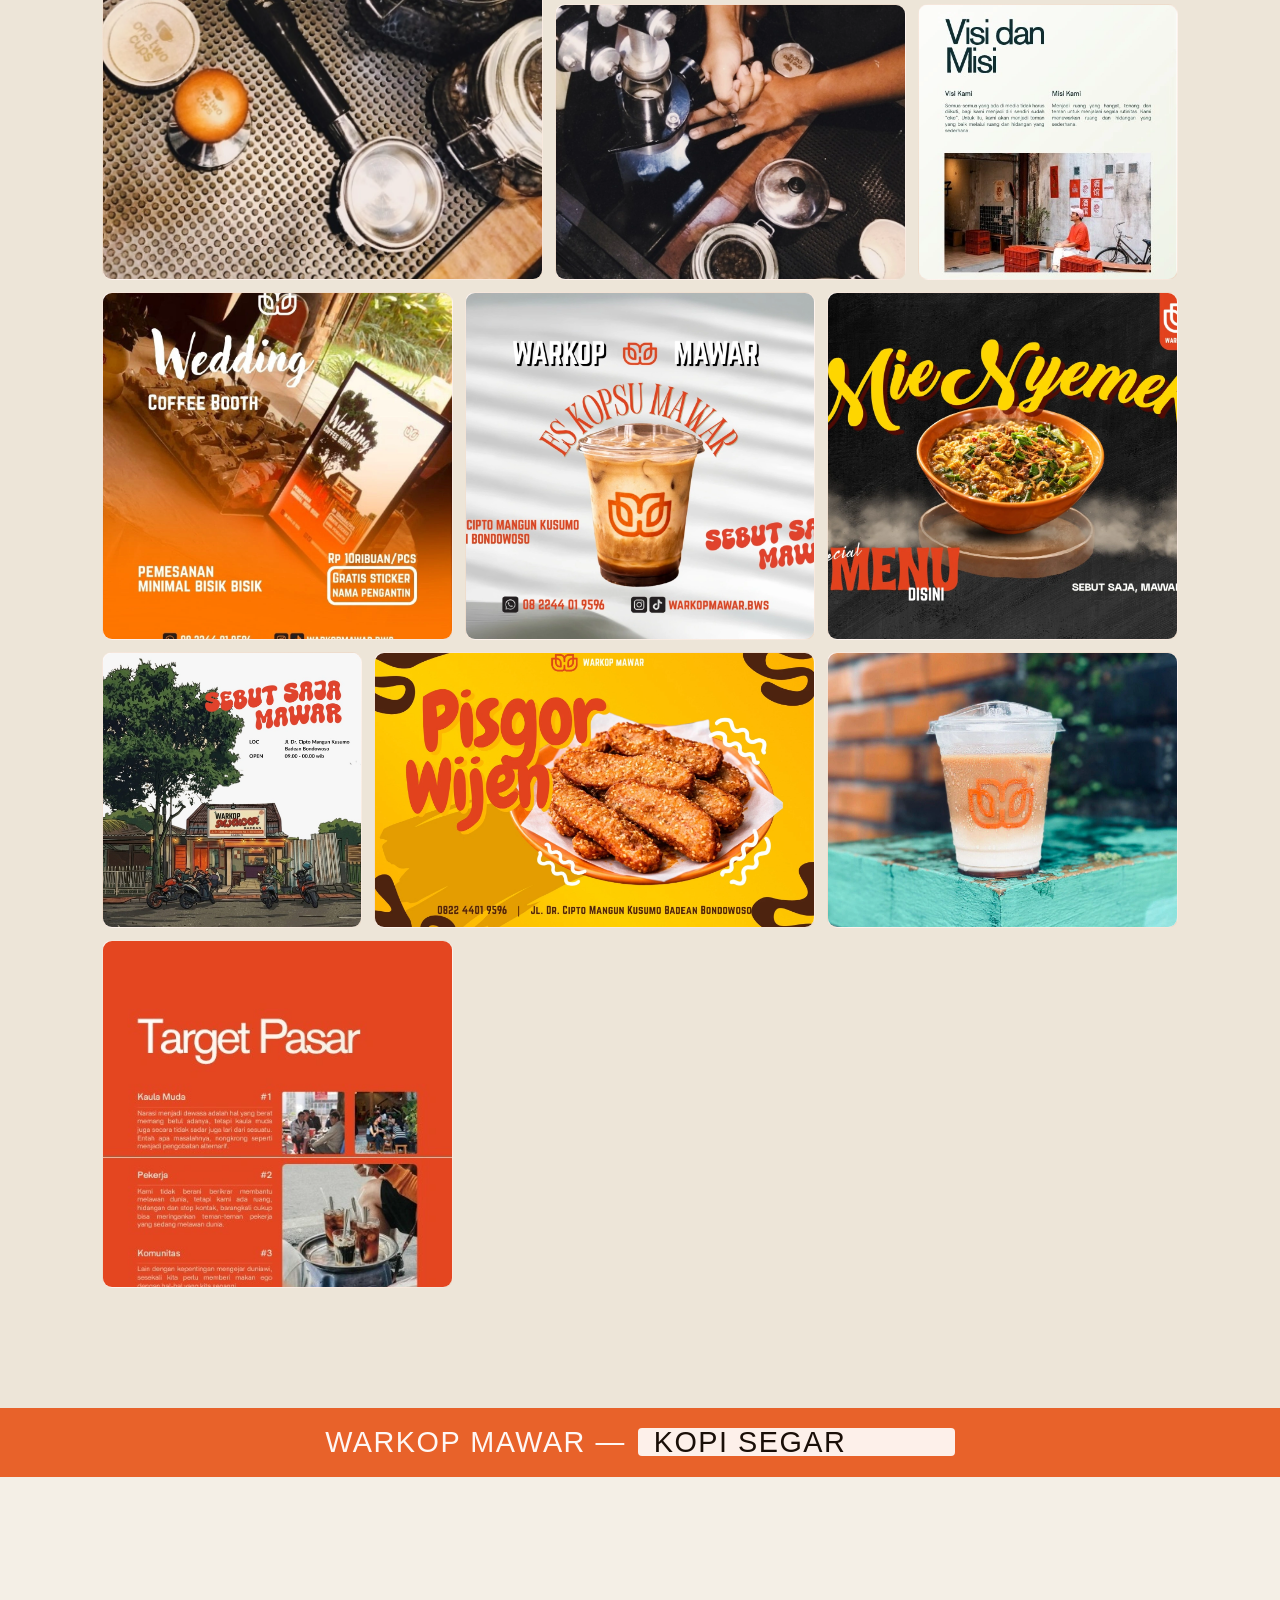
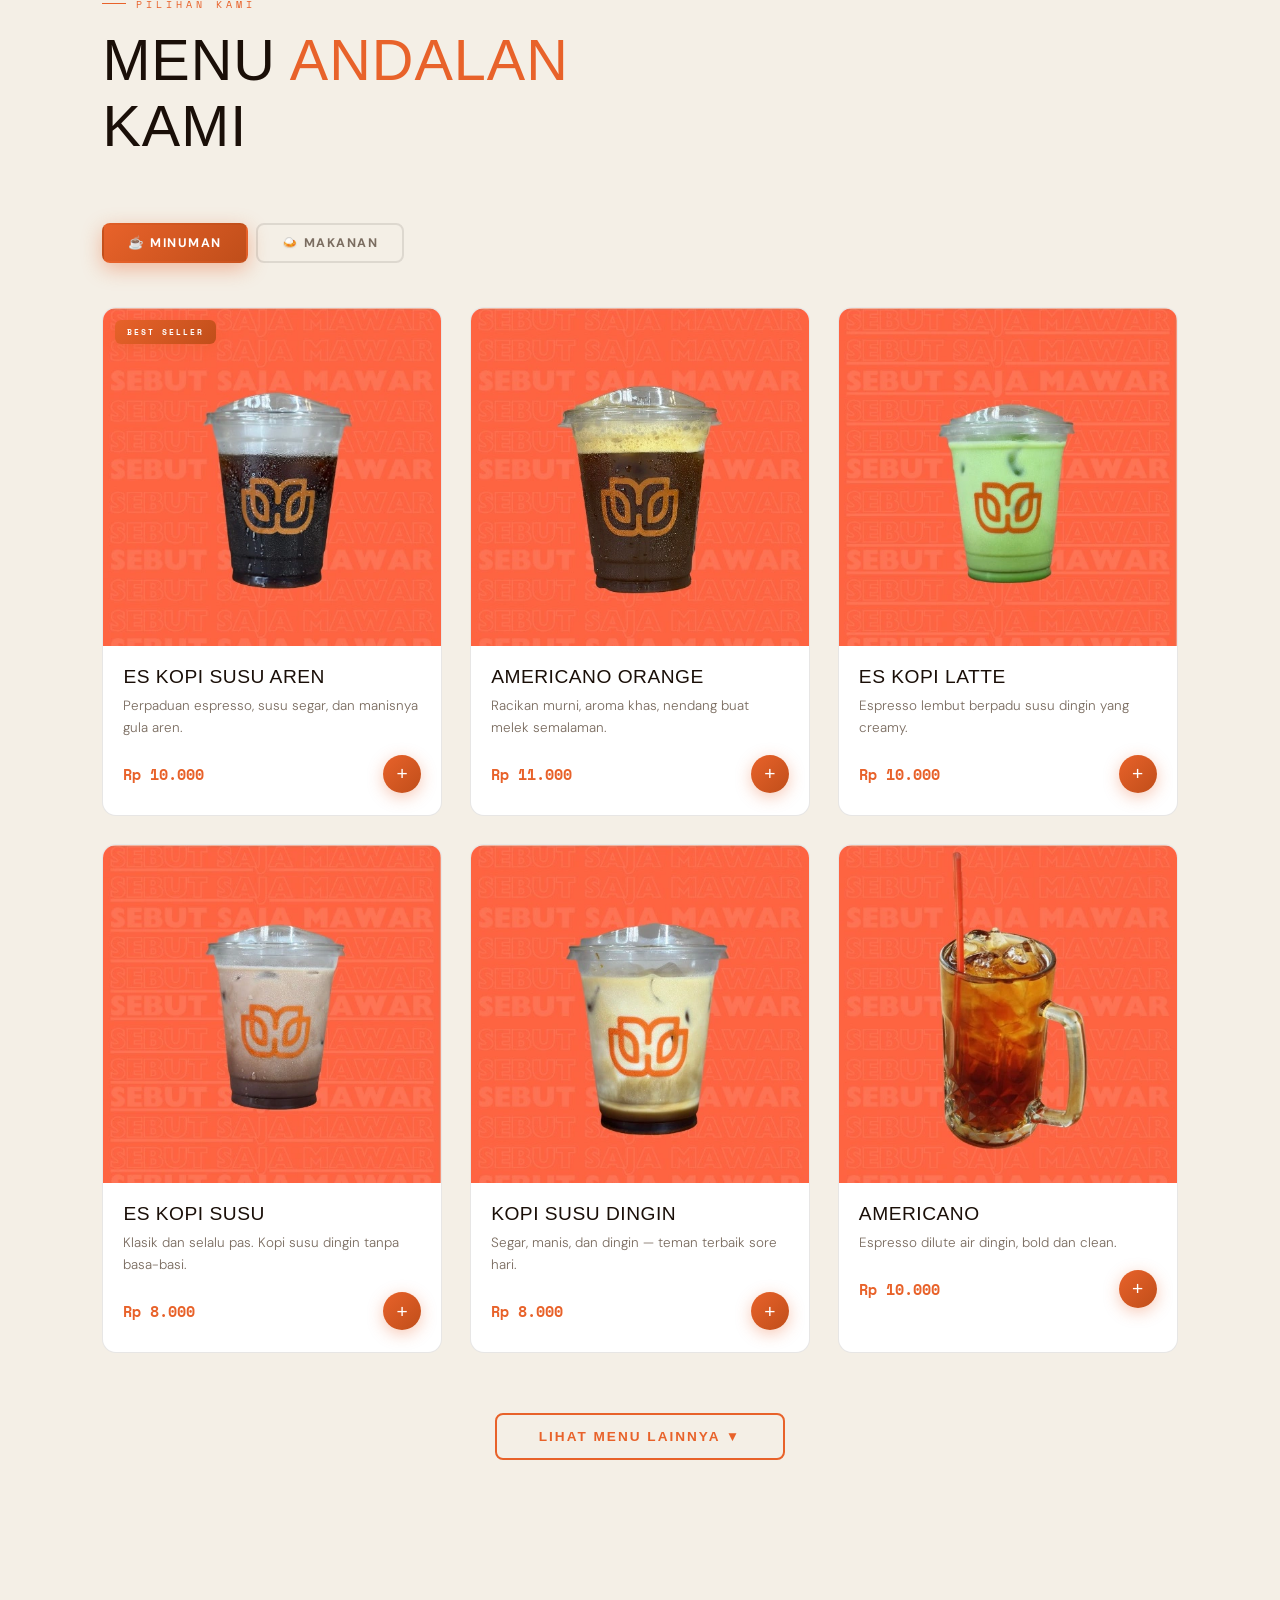
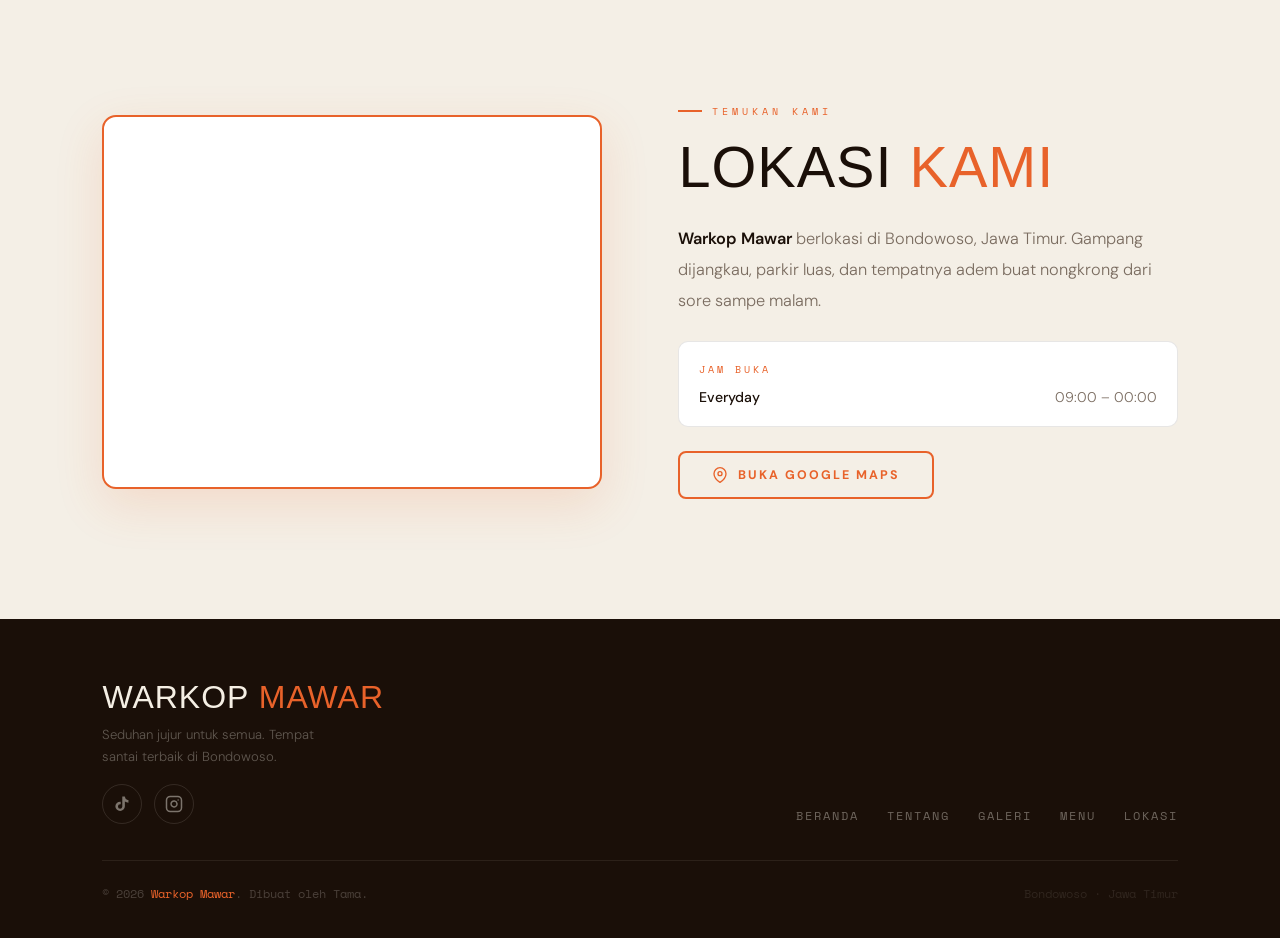
==== commit 67d6ec33: "perbaruan baru" ====
--- a/index.html
+++ b/index.html
@@ -1059,8 +1059,10 @@
             .cart-drawer-header { padding: 20px 20px 16px; }
             .cart-drawer-footer { padding: 16px 20px 24px; }
             .platform-btns { bottom: 90px; right: 20px; }
-            .platform-btn { width: 48px; height: 48px; border-radius: 50%; }
-            .platform-btn:hover { width: 48px; border-radius: 50%; transform: none; }
+            .platform-btn { width: 56px; height: 56px; border-radius: 50%; }
+            .platform-btn:hover { width: 56px; border-radius: 50%; transform: none; }
+            .platform-btn-icon-wrap { width: 56px; height: 56px; }
+            .platform-btn-icon-wrap img { width: 34px; height: 34px; }
             .platform-btn-label { display: none; }
             .platform-btn-tooltip { display: none; }
         }
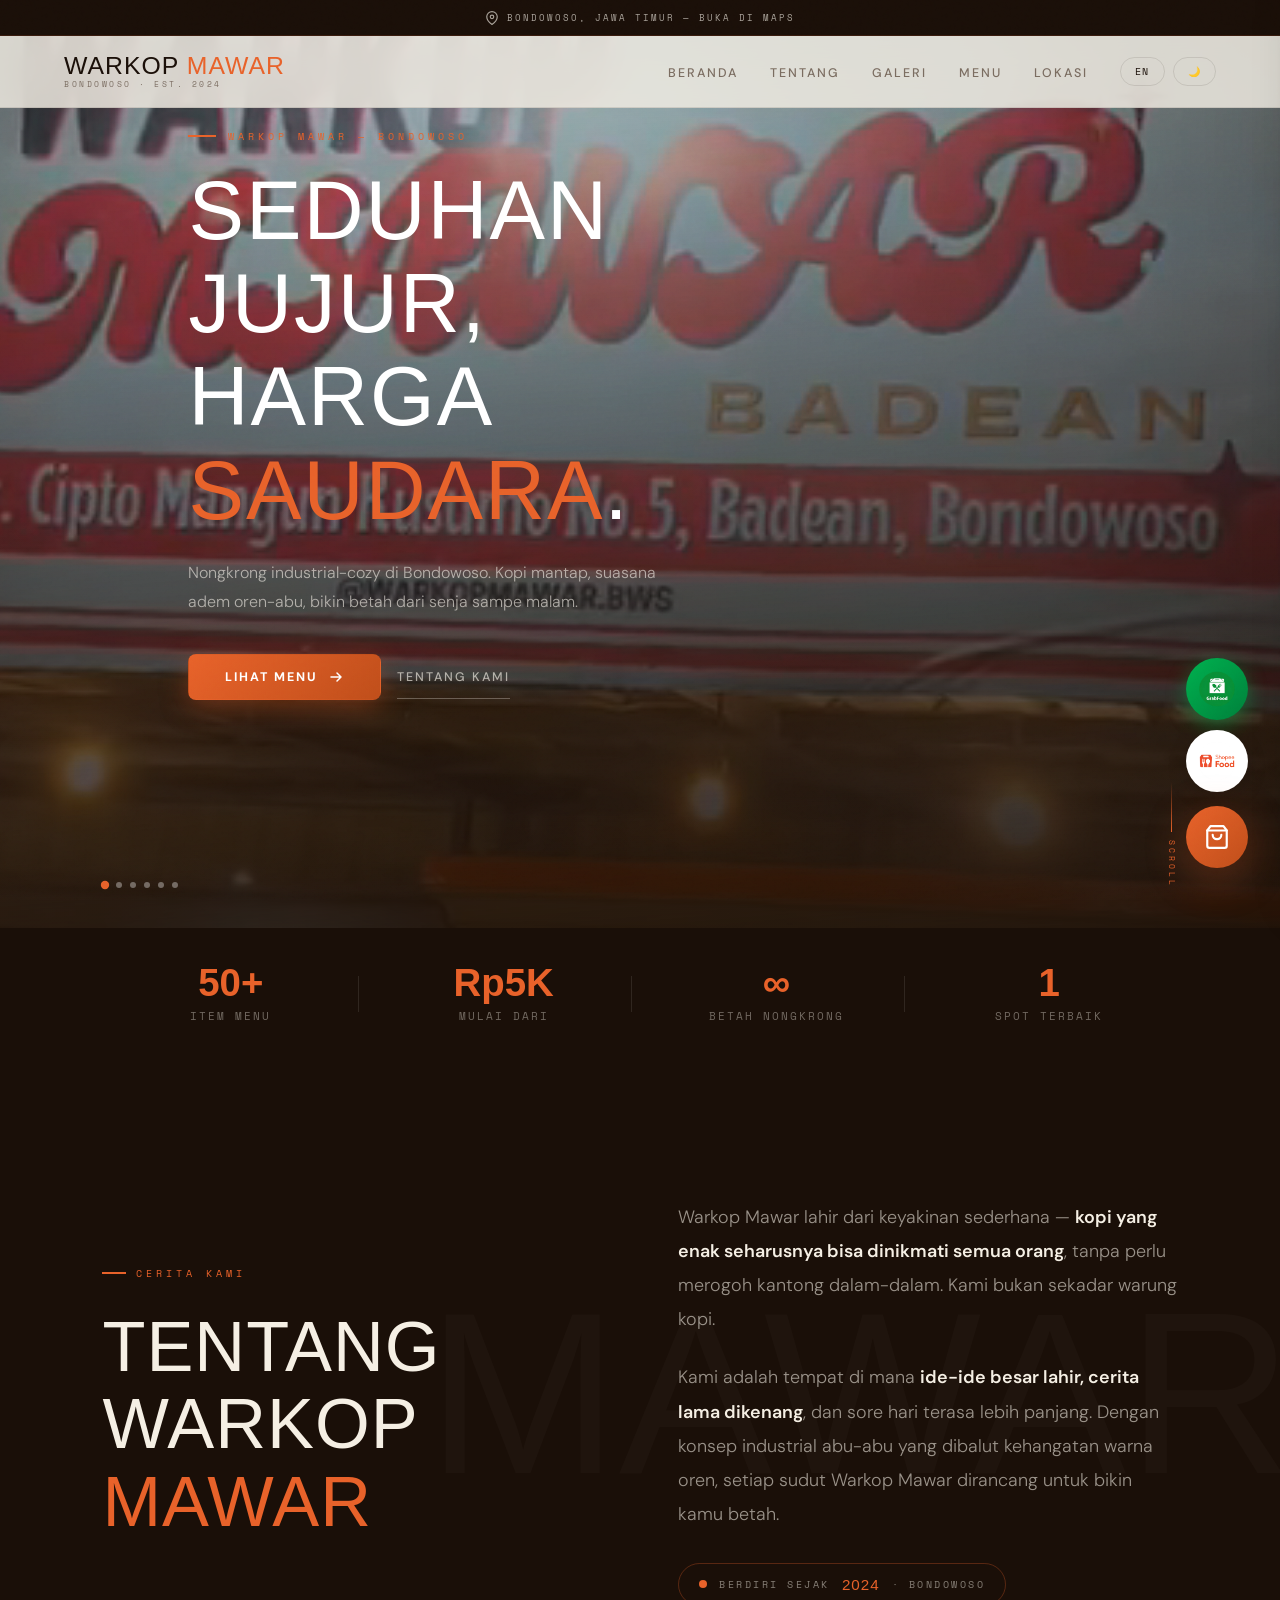
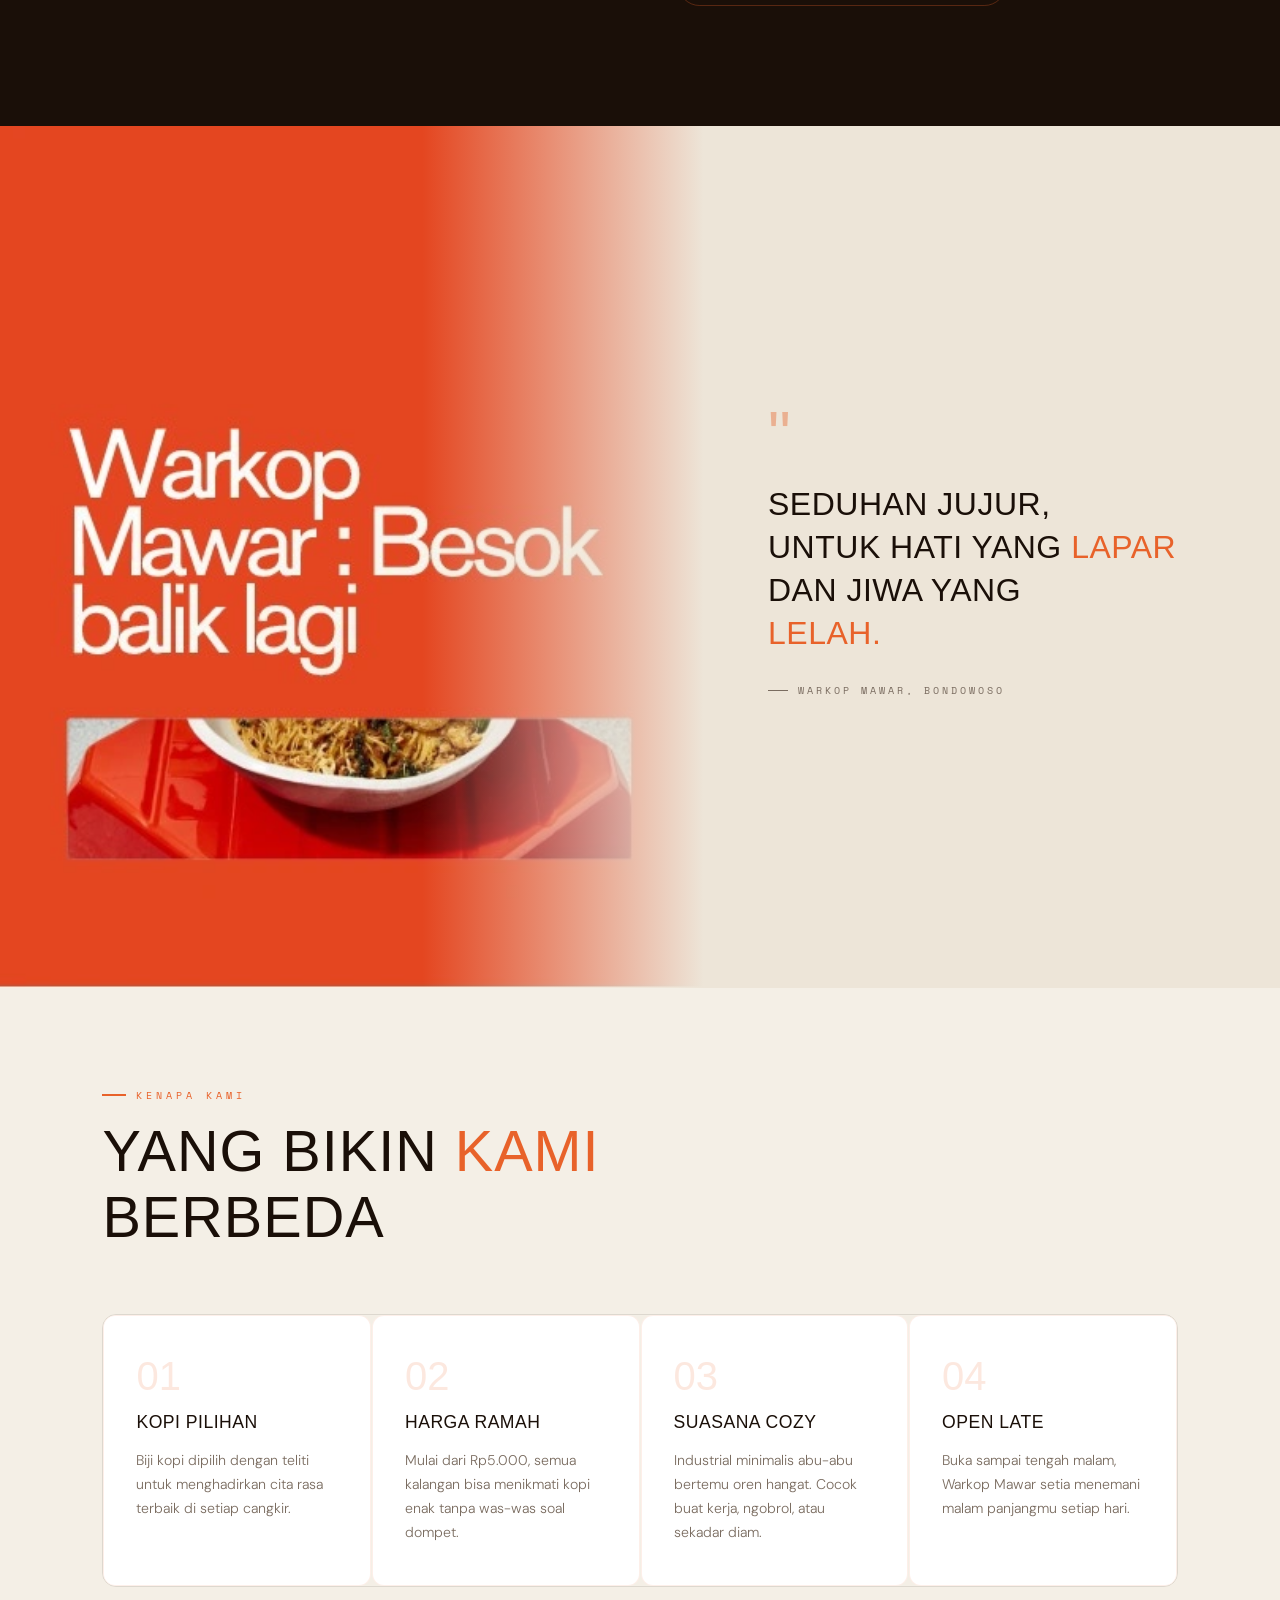
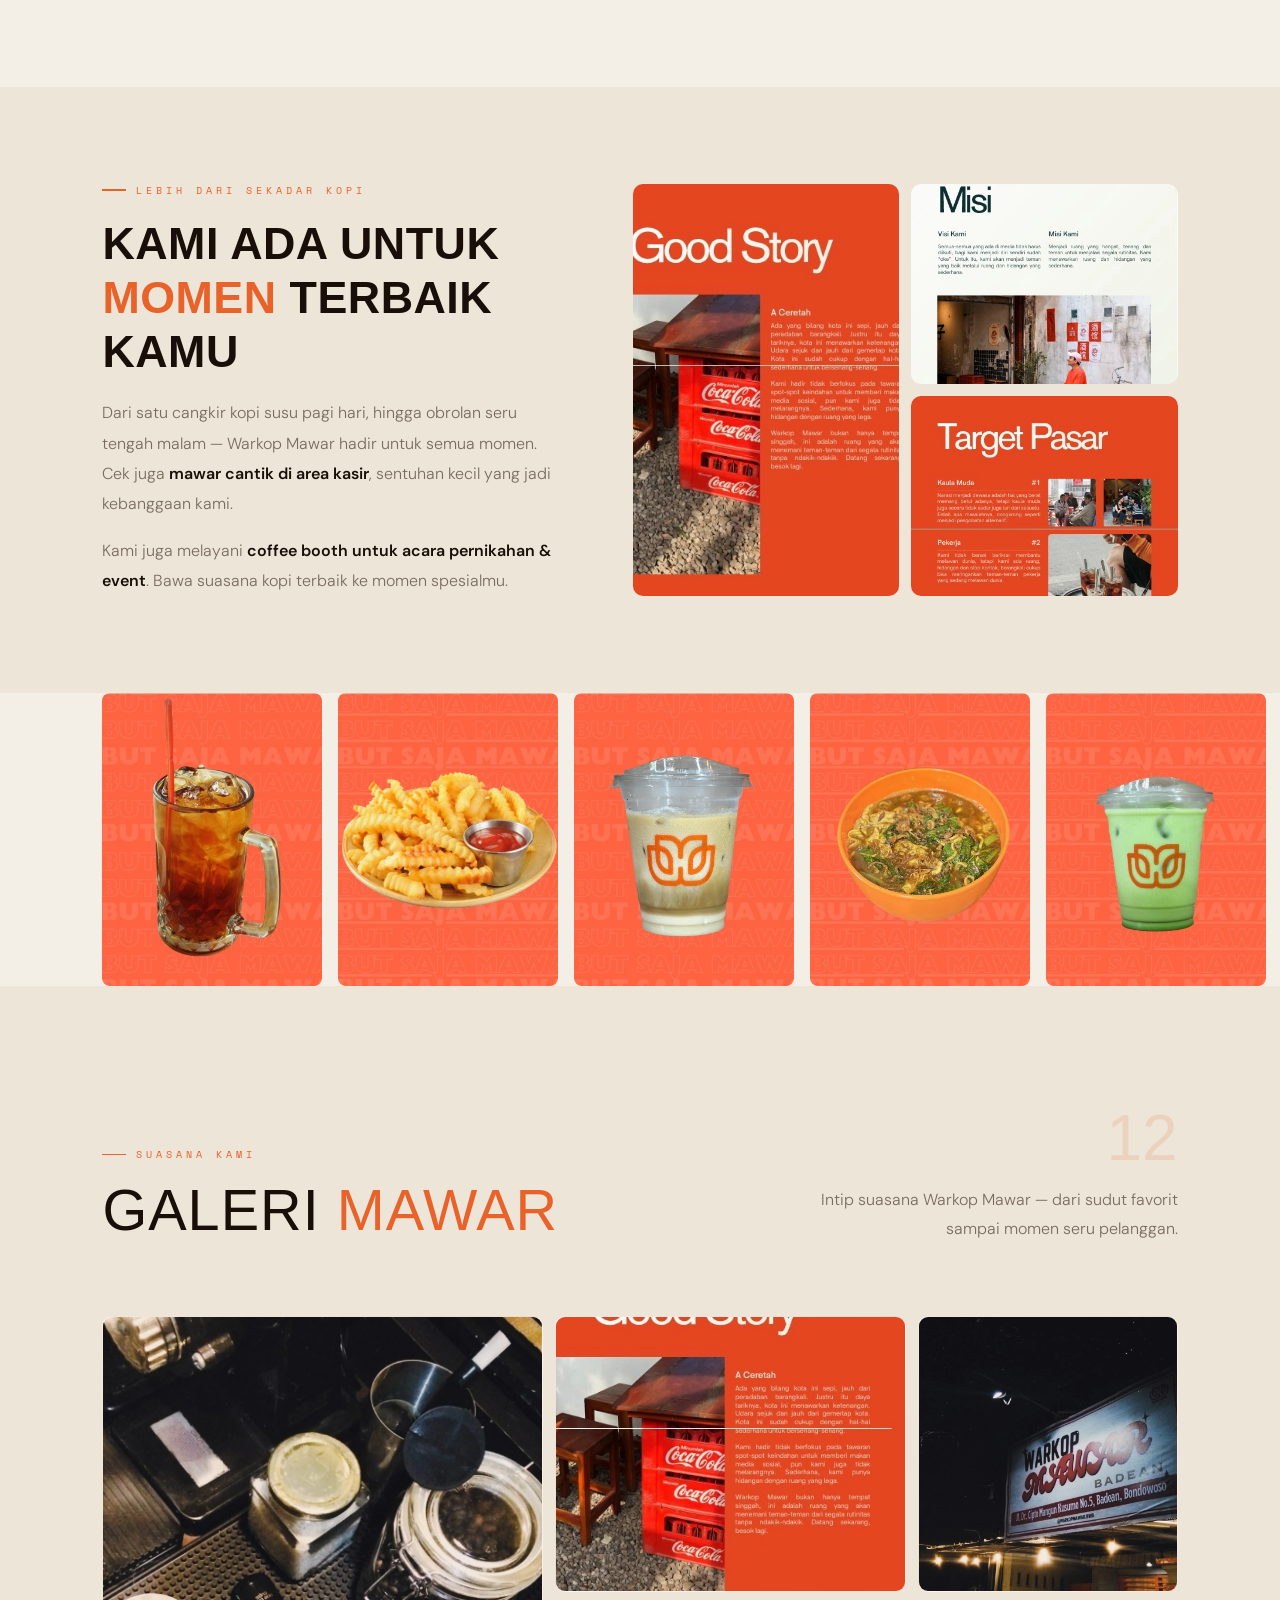
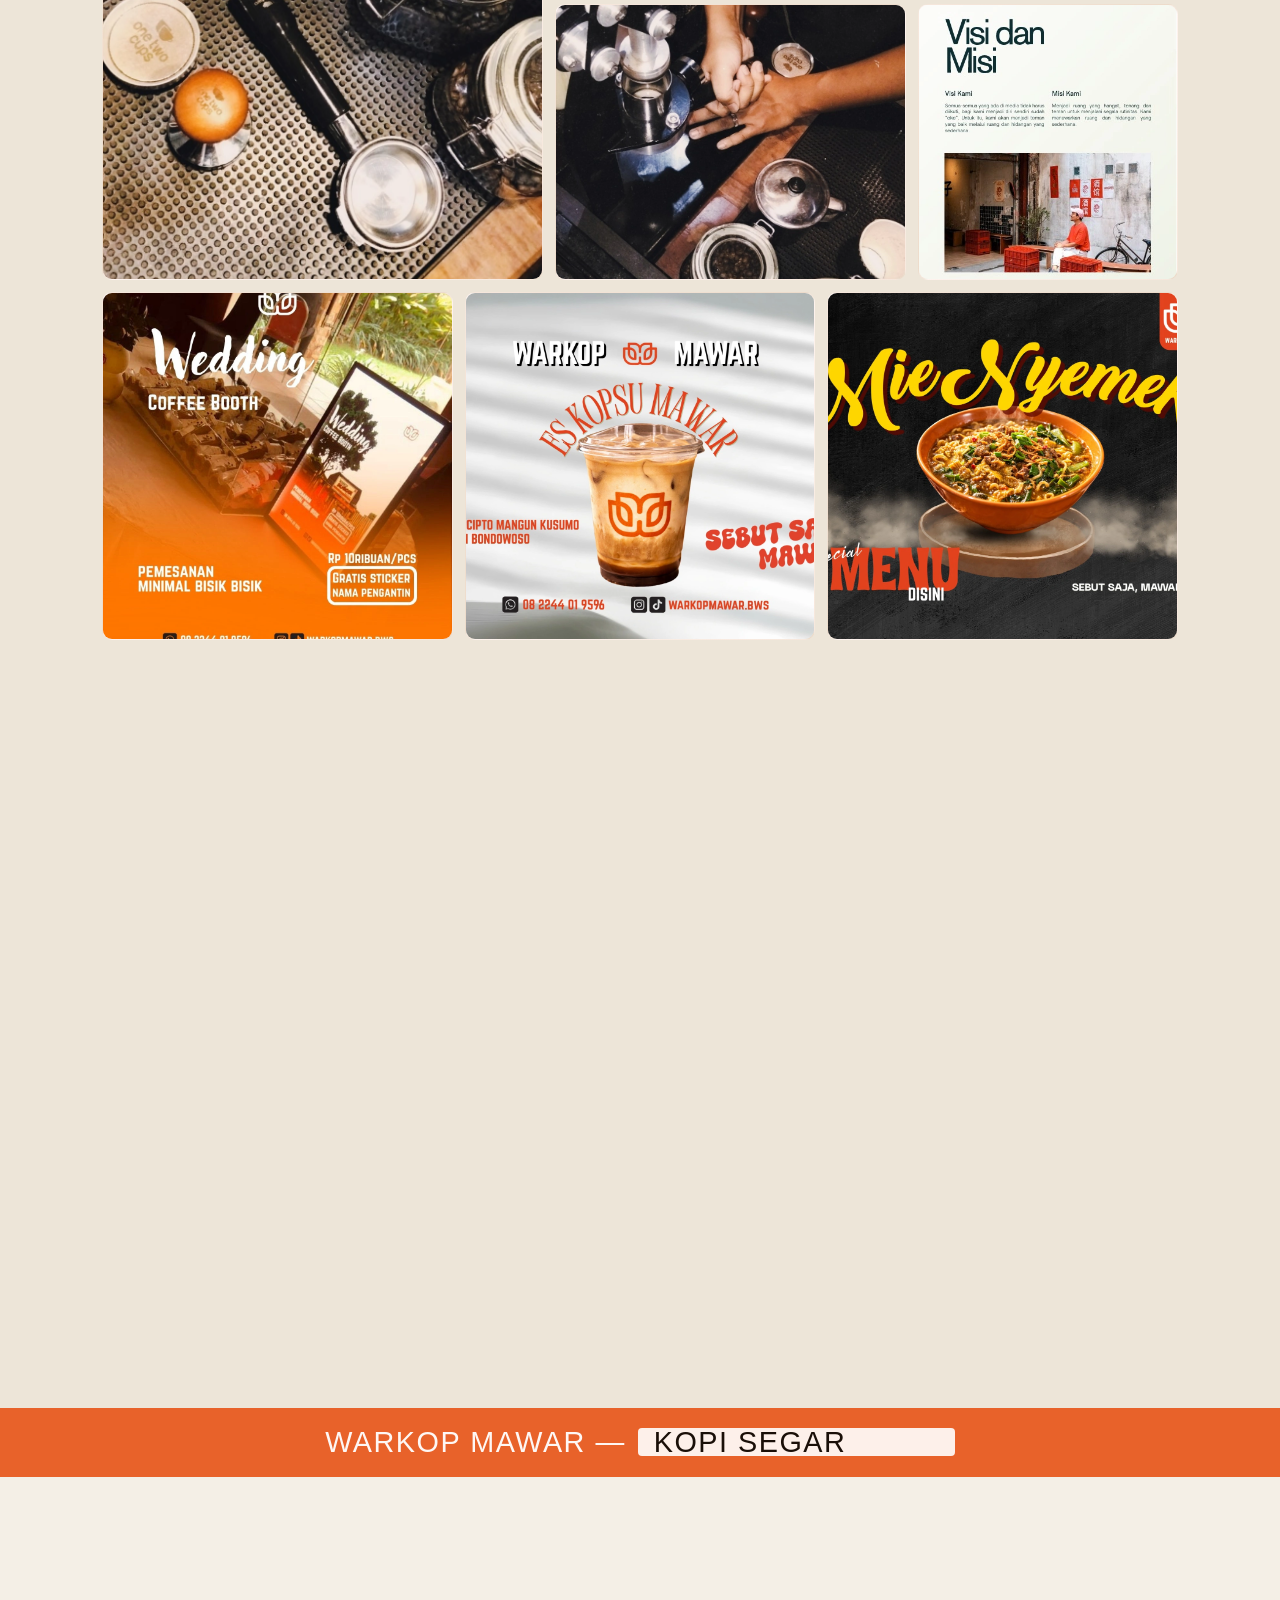
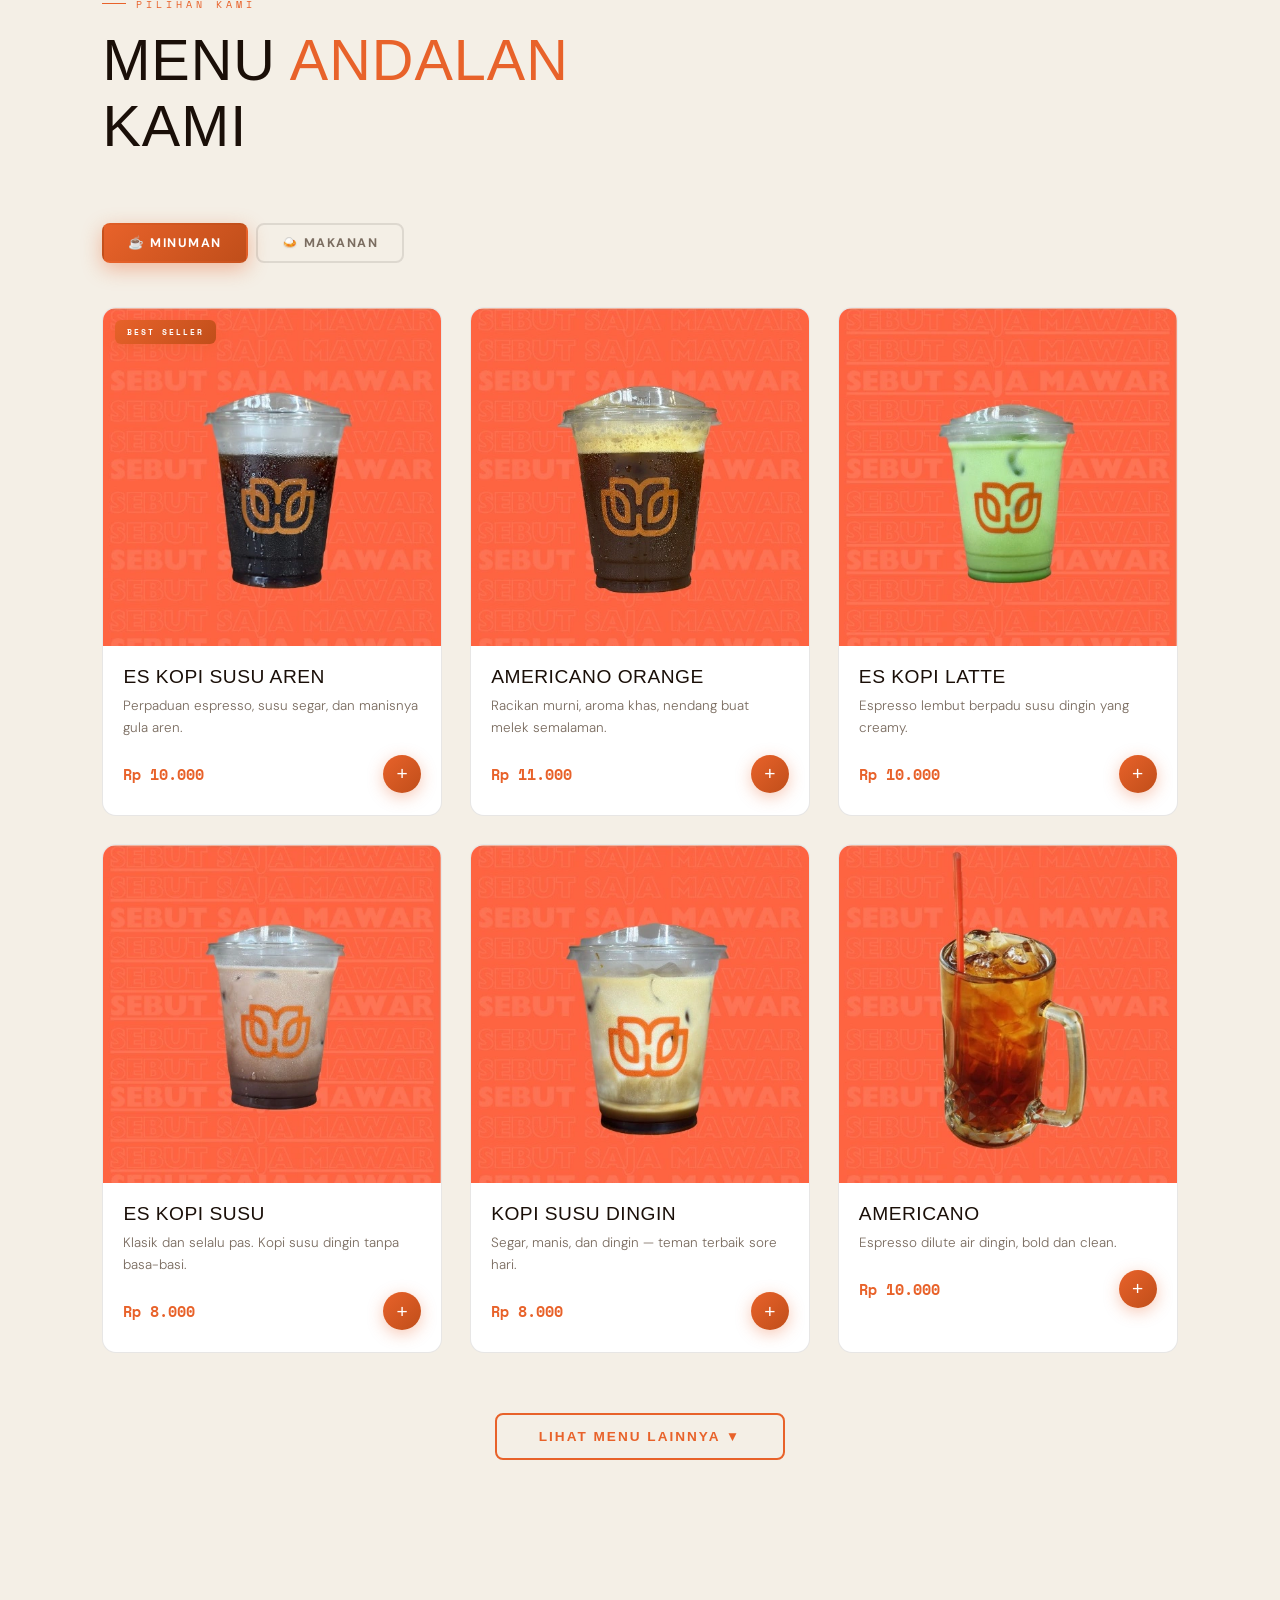
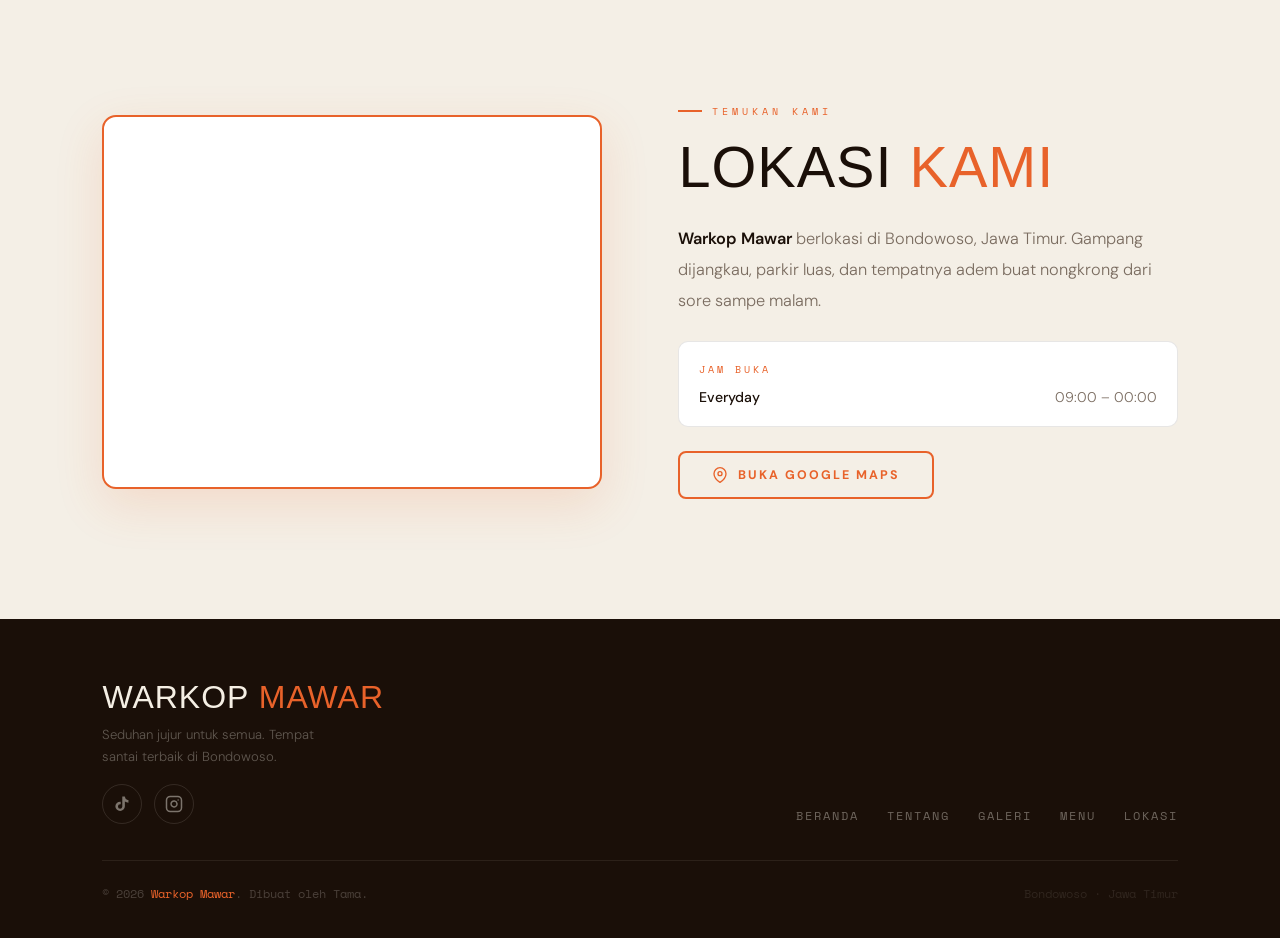
==== commit 27a65438: "perbaruan baru" ====
--- a/index.html
+++ b/index.html
@@ -1924,7 +1924,7 @@
     let cart = [];
     let cartOpen = false;
     let toastTimer = null;
-    const WA_NUMBER = '62822440195960';
+    const WA_NUMBER = '6282244019596';
 
     function toggleCart() {
         cartOpen = !cartOpen;
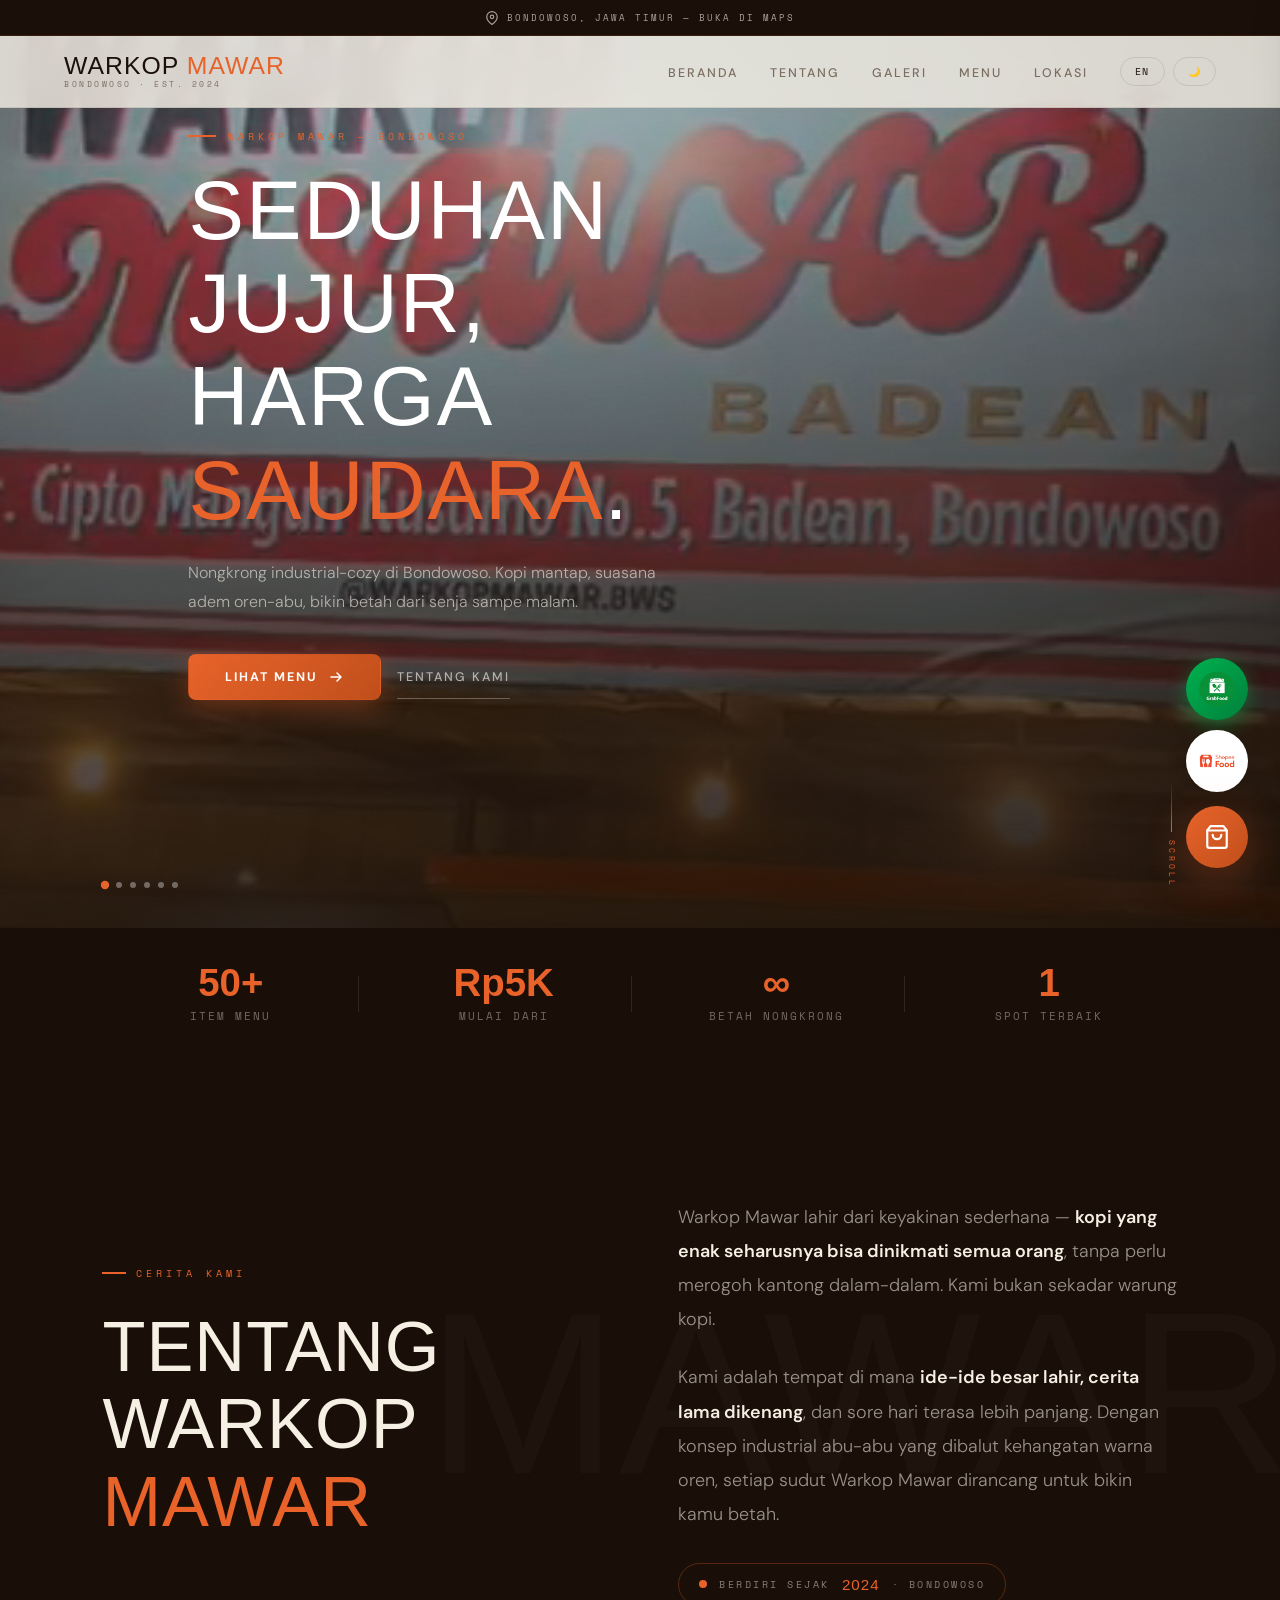
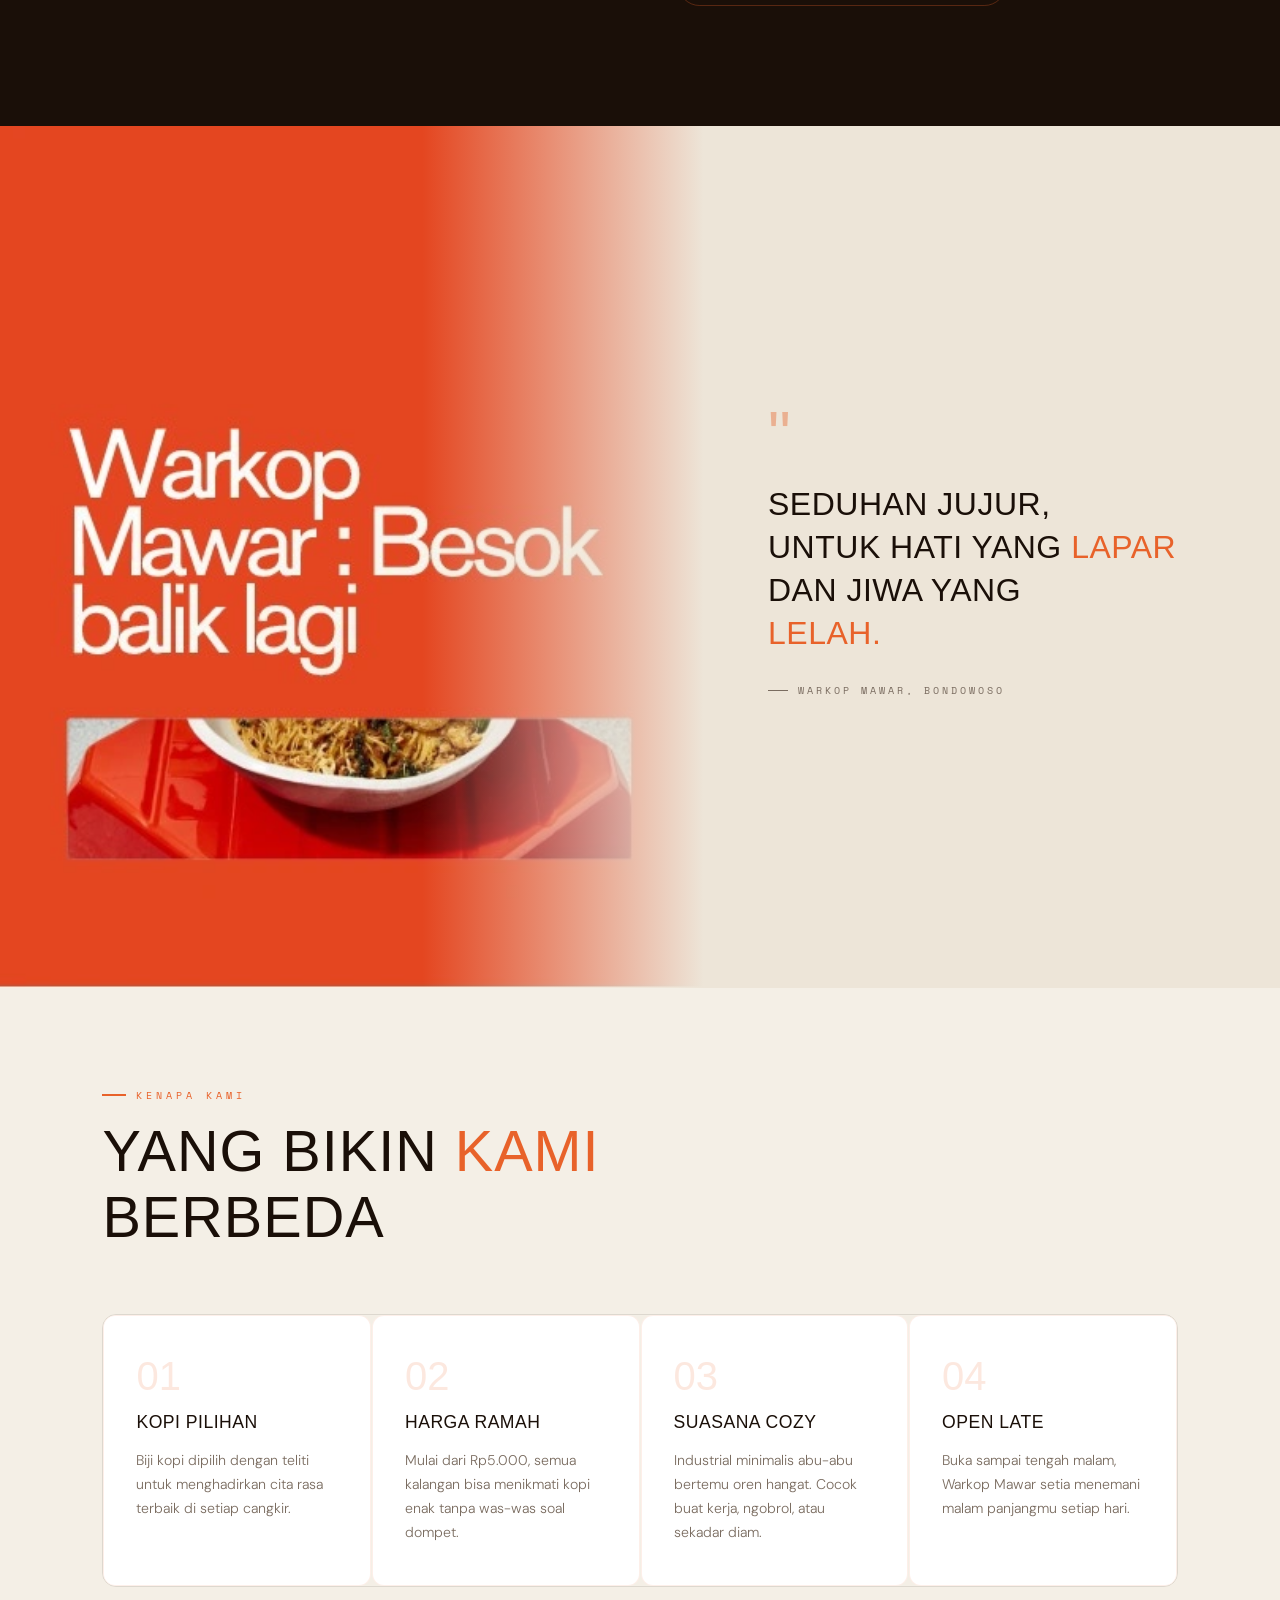
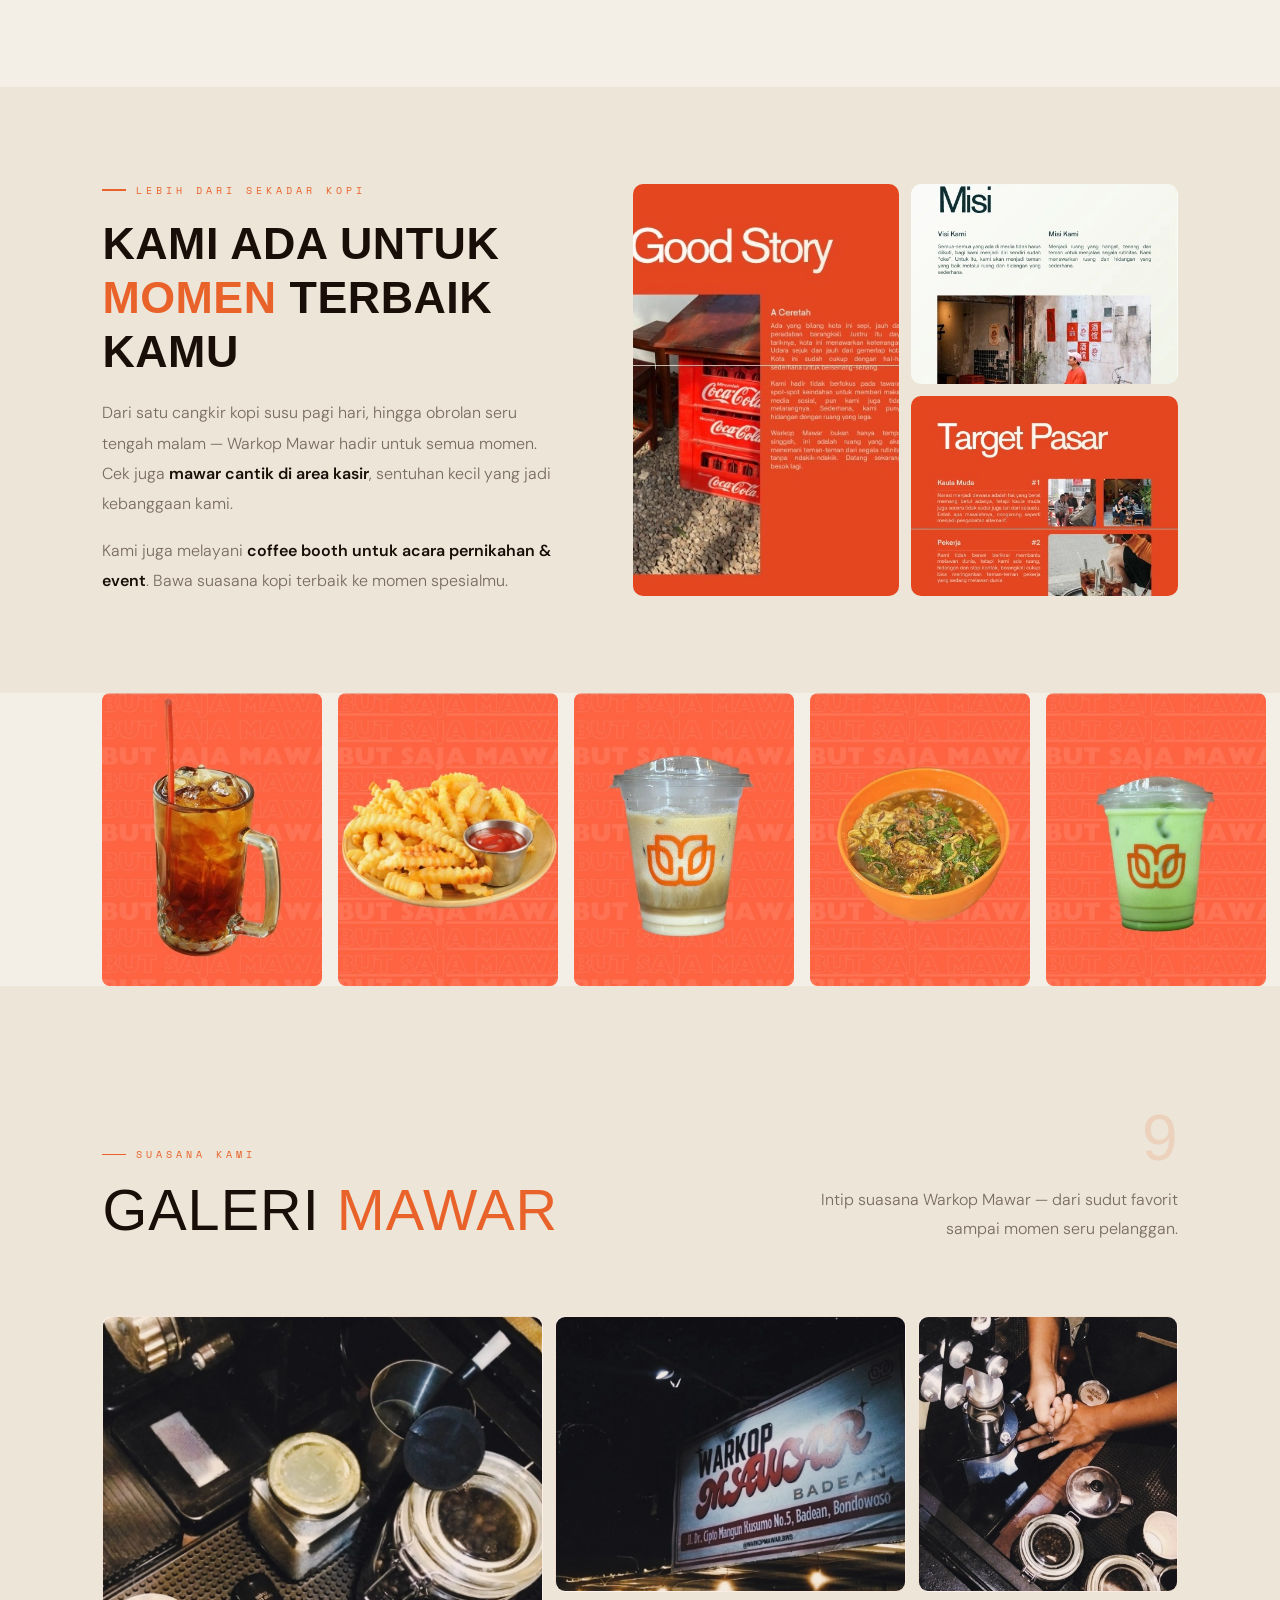
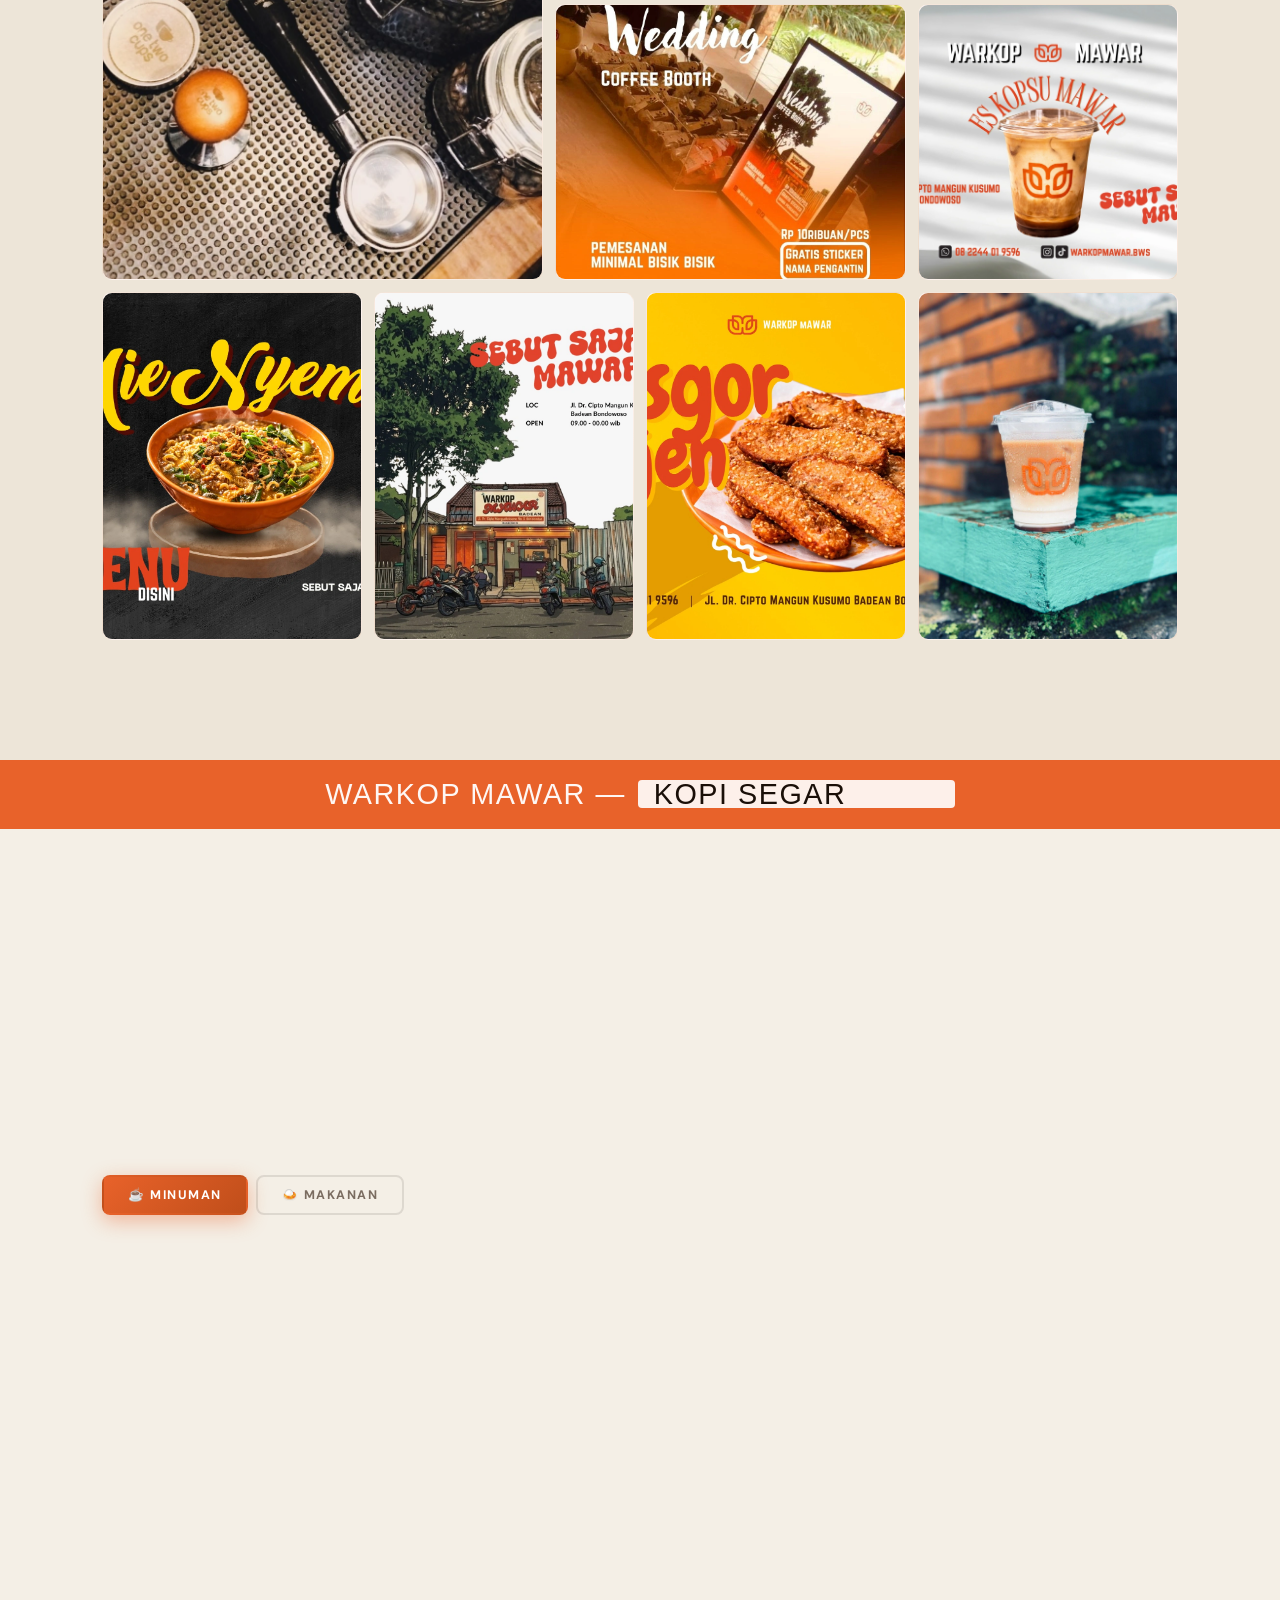
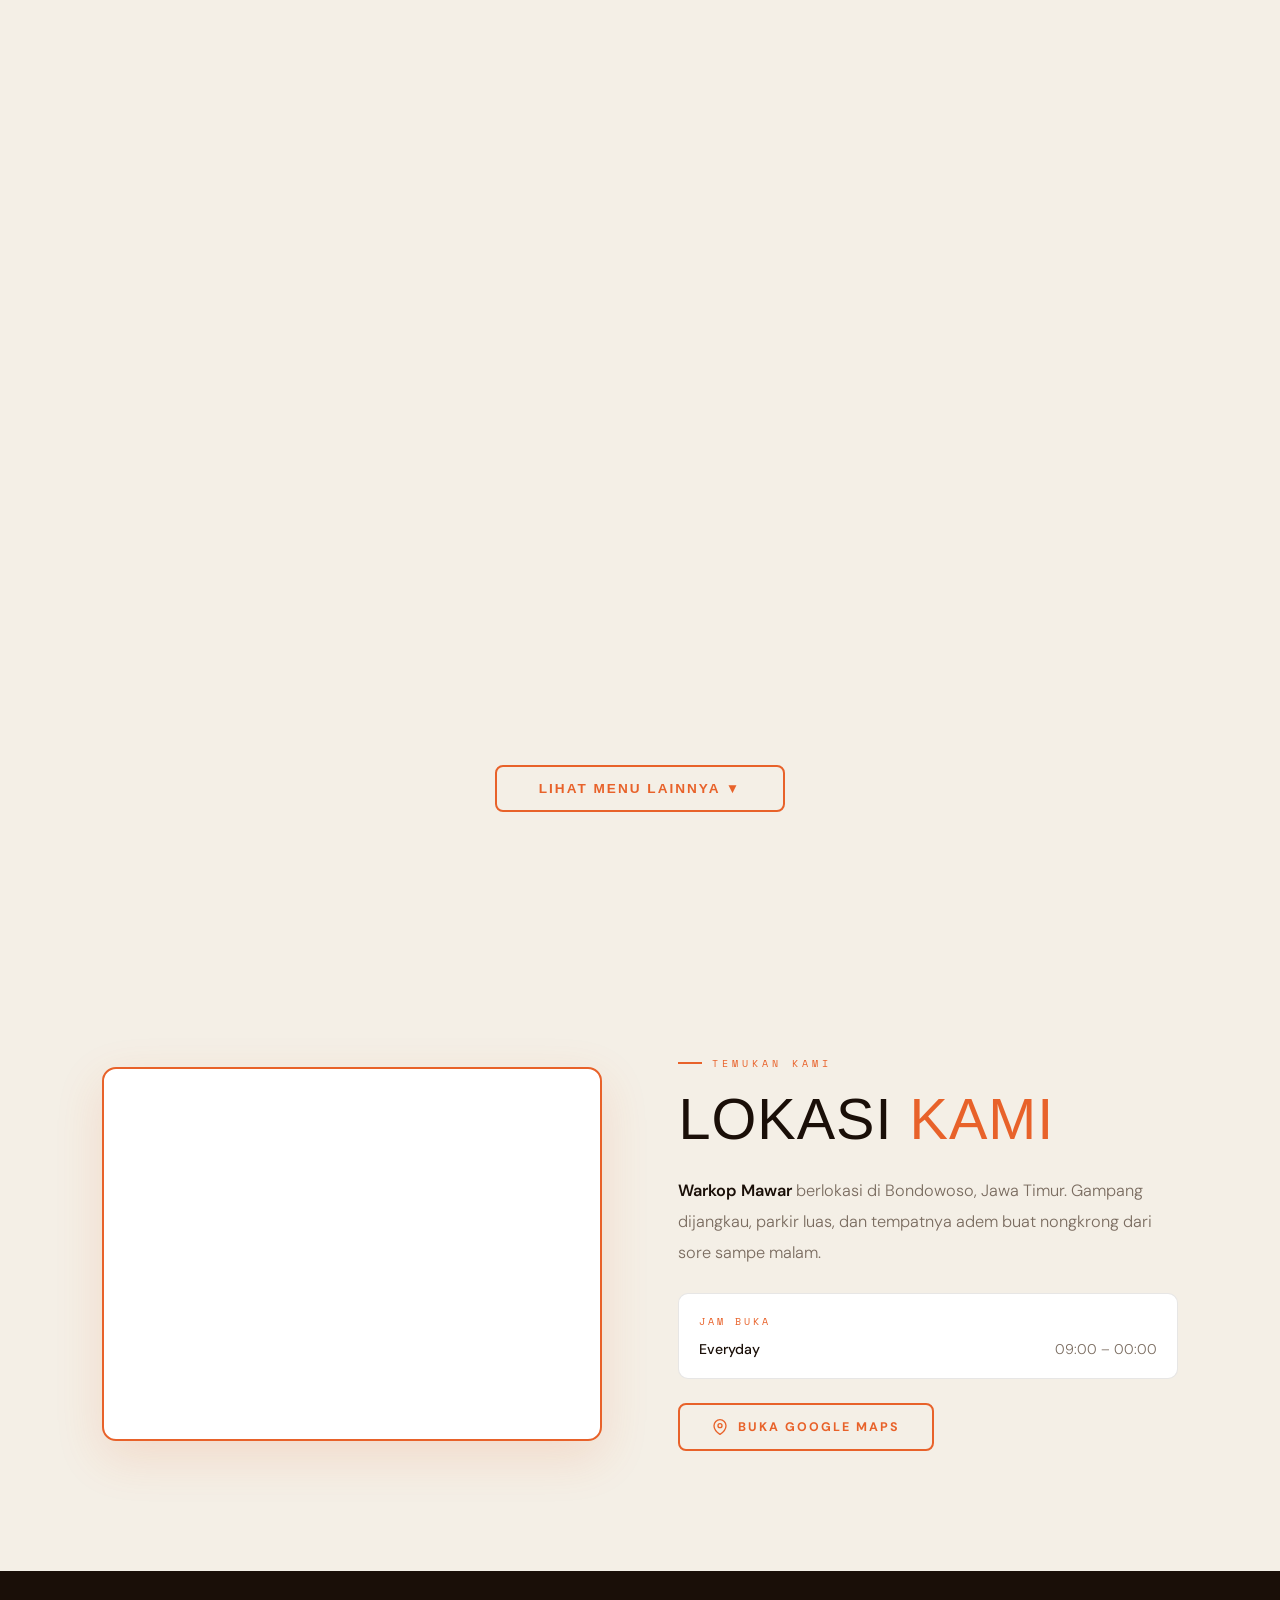
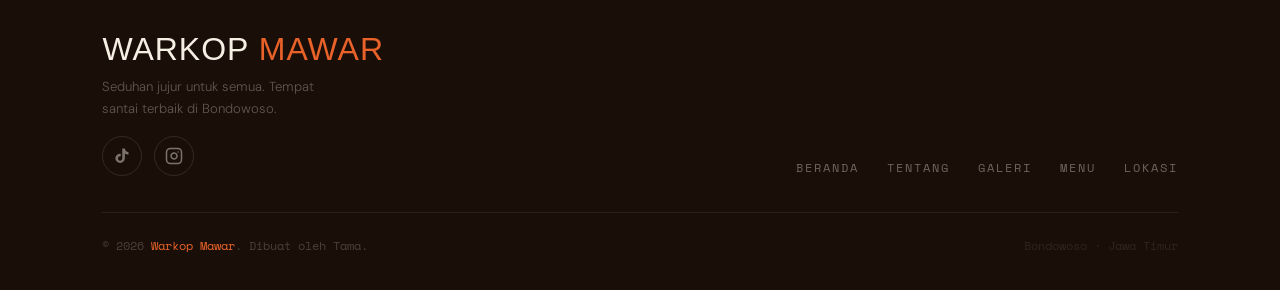
==== commit fc807278: "perbaruan baru" ====
--- a/index.html
+++ b/index.html
@@ -5,12 +5,12 @@
     <meta name="viewport" content="width=device-width, initial-scale=1.0">
     <title>Warkop Mawar — Seduhan Jujur, Harga Saudara</title>
 
-    <link rel="icon" type="image/x-icon" href="favicon.ico">
-    <link rel="icon" type="image/png" sizes="16x16" href="favicon-16x16.png">
-    <link rel="icon" type="image/png" sizes="32x32" href="favicon-32x32.png">
-    <link rel="apple-touch-icon" sizes="180x180" href="apple-touch-icon.png">
-    <link rel="icon" type="image/png" sizes="192x192" href="android-chrome-192x192.png">
-    <link rel="icon" type="image/png" sizes="512x512" href="android-chrome-512x512.png">
+    <link rel="icon" type="image/x-icon" href="images/favicon.ico">
+    <link rel="icon" type="image/png" sizes="16x16" href="images/favicon-16x16.png">
+    <link rel="icon" type="image/png" sizes="32x32" href="images/favicon-32x32.png">
+    <link rel="apple-touch-icon" sizes="180x180" href="images/apple-touch-icon.png">
+    <link rel="icon" type="image/png" sizes="192x192" href="images/android-chrome-192x192.png">
+    <link rel="icon" type="image/png" sizes="512x512" href="images/android-chrome-512x512.png">
     <meta name="theme-color" content="#E8622A">
 
     <link rel="preconnect" href="https://fonts.googleapis.com">
@@ -440,13 +440,10 @@
         .gm-item:nth-child(3)  { grid-column: span 3; grid-row: span 4; }
         .gm-item:nth-child(4)  { grid-column: span 4; grid-row: span 4; }
         .gm-item:nth-child(5)  { grid-column: span 3; grid-row: span 4; }
-        .gm-item:nth-child(6)  { grid-column: span 4; grid-row: span 5; }
-        .gm-item:nth-child(7)  { grid-column: span 4; grid-row: span 5; }
-        .gm-item:nth-child(8)  { grid-column: span 4; grid-row: span 5; }
-        .gm-item:nth-child(9)  { grid-column: span 3; grid-row: span 4; }
-        .gm-item:nth-child(10) { grid-column: span 5; grid-row: span 4; }
-        .gm-item:nth-child(11) { grid-column: span 4; grid-row: span 4; }
-        .gm-item:nth-child(12) { grid-column: span 4; grid-row: span 5; }
+        .gm-item:nth-child(6)  { grid-column: span 3; grid-row: span 5; }
+        .gm-item:nth-child(7)  { grid-column: span 3; grid-row: span 5; }
+        .gm-item:nth-child(8)  { grid-column: span 3; grid-row: span 5; }
+        .gm-item:nth-child(9)  { grid-column: span 3; grid-row: span 5; }
 
         /* LOCATION */
         #lokasi { background: var(--bg); }
@@ -622,11 +619,8 @@
             .gm-item:nth-child(5) { grid-column: span 2; grid-row: span 4; }
             .gm-item:nth-child(6) { grid-column: span 2; grid-row: span 4; }
             .gm-item:nth-child(7) { grid-column: span 2; grid-row: span 4; }
-            .gm-item:nth-child(8) { grid-column: span 4; grid-row: span 5; }
+            .gm-item:nth-child(8) { grid-column: span 2; grid-row: span 4; }
             .gm-item:nth-child(9) { grid-column: span 2; grid-row: span 4; }
-            .gm-item:nth-child(10) { grid-column: span 2; grid-row: span 4; }
-            .gm-item:nth-child(11) { grid-column: span 2; grid-row: span 4; }
-            .gm-item:nth-child(12) { grid-column: span 2; grid-row: span 4; }
             .top-bar { height: 32px; }
             .top-bar a { font-size: 0.5rem; letter-spacing: 1.5px; }
             a, button { cursor: pointer; }
@@ -1158,12 +1152,12 @@
     <!-- HERO -->
     <section id="home" class="hero">
         <div class="hero-video-container">
-            <video autoplay loop muted playsinline class="hero-video active" id="hv0"><source src="vidio-2.webm" type="video/webm"></video>
-            <video loop muted playsinline class="hero-video" id="hv1"><source src="vidio-1.webm" type="video/webm"></video>
-            <video loop muted playsinline class="hero-video" id="hv2"><source src="vidio-3.webm" type="video/webm"></video>
-            <video loop muted playsinline class="hero-video" id="hv3"><source src="vidio-4.webm" type="video/webm"></video>
-            <video loop muted playsinline class="hero-video" id="hv4"><source src="vidio-5.webm" type="video/webm"></video>
-            <video loop muted playsinline class="hero-video" id="hv5"><source src="vidio-6.webm" type="video/webm"></video>
+            <video autoplay loop muted playsinline class="hero-video active" id="hv0"><source src="images/vidio-2.webm" type="video/webm"></video>
+            <video loop muted playsinline class="hero-video" id="hv1"><source src="images/vidio-1.webm" type="video/webm"></video>
+            <video loop muted playsinline class="hero-video" id="hv2"><source src="images/vidio-3.webm" type="video/webm"></video>
+            <video loop muted playsinline class="hero-video" id="hv3"><source src="images/vidio-4.webm" type="video/webm"></video>
+            <video loop muted playsinline class="hero-video" id="hv4"><source src="images/vidio-5.webm" type="video/webm"></video>
+            <video loop muted playsinline class="hero-video" id="hv5"><source src="images/vidio-6.webm" type="video/webm"></video>
         </div>
         <div class="hero-overlay"></div>
         <div class="hero-video-dots" id="videoDots">
@@ -1221,7 +1215,7 @@
 
         <div class="about-photo-row">
             <div class="about-photo-main reveal">
-                <img src="footage-tentang-1.webp" alt="Warkop Mawar Interior">
+                <img src="images/footage-tentang-1.webp" alt="Warkop Mawar Interior">
                 <div class="about-photo-overlay"></div>
             </div>
             <div class="about-pullquote">
@@ -1268,16 +1262,16 @@
                 <p class="story-body t-story-body2" style="margin-top:-4px;">Kami juga melayani <strong>coffee booth untuk acara pernikahan & event</strong>. Bawa suasana kopi terbaik ke momen spesialmu.</p>
             </div>
             <div class="story-photos reveal" style="transition-delay:0.1s">
-                <div class="sp-img" onclick="openLightbox('footage-tentang-2.webp','Good Story · Warkop Mawar')">
-                    <img src="footage-tentang-2.webp" alt="Suasana Warkop Mawar">
+                <div class="sp-img" onclick="openLightbox('images/footage-tentang-2.webp','Good Story · Warkop Mawar')">
+                    <img src="images/footage-tentang-2.webp" alt="Suasana Warkop Mawar">
                     <div class="lb-zoom-icon"><svg width="14" height="14" viewBox="0 0 24 24" fill="none" stroke="#fff" stroke-width="2.5" stroke-linecap="round"><path d="M15 3h6v6M9 21H3v-6M21 3l-7 7M3 21l7-7"/></svg></div>
                 </div>
-                <div class="sp-img" onclick="openLightbox('visi-misi-tentang.webp','Visi & Misi · Warkop Mawar')">
-                    <img src="visi-misi-tentang.webp" alt="Visi Misi">
+                <div class="sp-img" onclick="openLightbox('images/visi-misi-tentang.webp','Visi & Misi · Warkop Mawar')">
+                    <img src="images/visi-misi-tentang.webp" alt="Visi Misi">
                     <div class="lb-zoom-icon"><svg width="14" height="14" viewBox="0 0 24 24" fill="none" stroke="#fff" stroke-width="2.5" stroke-linecap="round"><path d="M15 3h6v6M9 21H3v-6M21 3l-7 7M3 21l7-7"/></svg></div>
                 </div>
-                <div class="sp-img" onclick="openLightbox('tanget-pasar-tentang.webp','Target Pasar · Warkop Mawar')">
-                    <img src="tanget-pasar-tentang.webp" alt="Target Pasar">
+                <div class="sp-img" onclick="openLightbox('images/tanget-pasar-tentang.webp','Target Pasar · Warkop Mawar')">
+                    <img src="images/tanget-pasar-tentang.webp" alt="Target Pasar">
                     <div class="lb-zoom-icon"><svg width="14" height="14" viewBox="0 0 24 24" fill="none" stroke="#fff" stroke-width="2.5" stroke-linecap="round"><path d="M15 3h6v6M9 21H3v-6M21 3l-7 7M3 21l7-7"/></svg></div>
                 </div>
             </div>
@@ -1287,57 +1281,57 @@
     <!-- GALLERY STRIP -->
     <div class="gallery-strip">
         <div class="gallery-track" id="galleryTrack">
-            <div class="gallery-item"><img src="minuman-1.webp" alt=""></div>
-            <div class="gallery-item"><img src="makanan-1.webp" alt=""></div>
-            <div class="gallery-item"><img src="minuman-7.webp" alt=""></div>
-            <div class="gallery-item"><img src="makanan-7.webp" alt=""></div>
-            <div class="gallery-item"><img src="minuman-2.webp" alt=""></div>
-            <div class="gallery-item"><img src="makanan-2.webp" alt=""></div>
-            <div class="gallery-item"><img src="minuman-8.webp" alt=""></div>
-            <div class="gallery-item"><img src="makanan-8.webp" alt=""></div>
-            <div class="gallery-item"><img src="minuman-3.webp" alt=""></div>
-            <div class="gallery-item"><img src="makanan-3.webp" alt=""></div>
-            <div class="gallery-item"><img src="minuman-9.webp" alt=""></div>
-            <div class="gallery-item"><img src="makanan-9.webp" alt=""></div>
-            <div class="gallery-item"><img src="minuman-4.webp" alt=""></div>
-            <div class="gallery-item"><img src="makanan-4.webp" alt=""></div>
-            <div class="gallery-item"><img src="minuman-10.webp" alt=""></div>
-            <div class="gallery-item"><img src="makanan-10.webp" alt=""></div>
-            <div class="gallery-item"><img src="minuman-5.webp" alt=""></div>
-            <div class="gallery-item"><img src="makanan-5.webp" alt=""></div>
-            <div class="gallery-item"><img src="minuman-11.webp" alt=""></div>
-            <div class="gallery-item"><img src="minuman-6.webp" alt=""></div>
-            <div class="gallery-item"><img src="makanan-6.webp" alt=""></div>
-            <div class="gallery-item"><img src="minuman-12.webp" alt=""></div>
-            <div class="gallery-item"><img src="minuman-13.webp" alt=""></div>
-            <div class="gallery-item"><img src="minuman-14.webp" alt=""></div>
-            <div class="gallery-item"><img src="minuman-15.webp" alt=""></div>
+            <div class="gallery-item"><img src="images/minuman-1.webp" alt=""></div>
+            <div class="gallery-item"><img src="images/makanan-1.webp" alt=""></div>
+            <div class="gallery-item"><img src="images/minuman-7.webp" alt=""></div>
+            <div class="gallery-item"><img src="images/makanan-7.webp" alt=""></div>
+            <div class="gallery-item"><img src="images/minuman-2.webp" alt=""></div>
+            <div class="gallery-item"><img src="images/makanan-2.webp" alt=""></div>
+            <div class="gallery-item"><img src="images/minuman-8.webp" alt=""></div>
+            <div class="gallery-item"><img src="images/makanan-8.webp" alt=""></div>
+            <div class="gallery-item"><img src="images/minuman-3.webp" alt=""></div>
+            <div class="gallery-item"><img src="images/makanan-3.webp" alt=""></div>
+            <div class="gallery-item"><img src="images/minuman-9.webp" alt=""></div>
+            <div class="gallery-item"><img src="images/makanan-9.webp" alt=""></div>
+            <div class="gallery-item"><img src="images/minuman-4.webp" alt=""></div>
+            <div class="gallery-item"><img src="images/makanan-4.webp" alt=""></div>
+            <div class="gallery-item"><img src="images/minuman-10.webp" alt=""></div>
+            <div class="gallery-item"><img src="images/makanan-10.webp" alt=""></div>
+            <div class="gallery-item"><img src="images/minuman-5.webp" alt=""></div>
+            <div class="gallery-item"><img src="images/makanan-5.webp" alt=""></div>
+            <div class="gallery-item"><img src="images/minuman-11.webp" alt=""></div>
+            <div class="gallery-item"><img src="images/minuman-6.webp" alt=""></div>
+            <div class="gallery-item"><img src="images/makanan-6.webp" alt=""></div>
+            <div class="gallery-item"><img src="images/minuman-12.webp" alt=""></div>
+            <div class="gallery-item"><img src="images/minuman-13.webp" alt=""></div>
+            <div class="gallery-item"><img src="images/minuman-14.webp" alt=""></div>
+            <div class="gallery-item"><img src="images/minuman-15.webp" alt=""></div>
             <!-- duplicate -->
-            <div class="gallery-item"><img src="minuman-1.webp" alt=""></div>
-            <div class="gallery-item"><img src="makanan-1.webp" alt=""></div>
-            <div class="gallery-item"><img src="minuman-7.webp" alt=""></div>
-            <div class="gallery-item"><img src="makanan-7.webp" alt=""></div>
-            <div class="gallery-item"><img src="minuman-2.webp" alt=""></div>
-            <div class="gallery-item"><img src="makanan-2.webp" alt=""></div>
-            <div class="gallery-item"><img src="minuman-8.webp" alt=""></div>
-            <div class="gallery-item"><img src="makanan-8.webp" alt=""></div>
-            <div class="gallery-item"><img src="minuman-3.webp" alt=""></div>
-            <div class="gallery-item"><img src="makanan-3.webp" alt=""></div>
-            <div class="gallery-item"><img src="minuman-9.webp" alt=""></div>
-            <div class="gallery-item"><img src="makanan-9.webp" alt=""></div>
-            <div class="gallery-item"><img src="minuman-4.webp" alt=""></div>
-            <div class="gallery-item"><img src="makanan-4.webp" alt=""></div>
-            <div class="gallery-item"><img src="minuman-10.webp" alt=""></div>
-            <div class="gallery-item"><img src="makanan-10.webp" alt=""></div>
-            <div class="gallery-item"><img src="minuman-5.webp" alt=""></div>
-            <div class="gallery-item"><img src="makanan-5.webp" alt=""></div>
-            <div class="gallery-item"><img src="minuman-11.webp" alt=""></div>
-            <div class="gallery-item"><img src="minuman-6.webp" alt=""></div>
-            <div class="gallery-item"><img src="makanan-6.webp" alt=""></div>
-            <div class="gallery-item"><img src="minuman-12.webp" alt=""></div>
-            <div class="gallery-item"><img src="minuman-13.webp" alt=""></div>
-            <div class="gallery-item"><img src="minuman-14.webp" alt=""></div>
-            <div class="gallery-item"><img src="minuman-15.webp" alt=""></div>
+            <div class="gallery-item"><img src="images/minuman-1.webp" alt=""></div>
+            <div class="gallery-item"><img src="images/makanan-1.webp" alt=""></div>
+            <div class="gallery-item"><img src="images/minuman-7.webp" alt=""></div>
+            <div class="gallery-item"><img src="images/makanan-7.webp" alt=""></div>
+            <div class="gallery-item"><img src="images/minuman-2.webp" alt=""></div>
+            <div class="gallery-item"><img src="images/makanan-2.webp" alt=""></div>
+            <div class="gallery-item"><img src="images/minuman-8.webp" alt=""></div>
+            <div class="gallery-item"><img src="images/makanan-8.webp" alt=""></div>
+            <div class="gallery-item"><img src="images/minuman-3.webp" alt=""></div>
+            <div class="gallery-item"><img src="images/makanan-3.webp" alt=""></div>
+            <div class="gallery-item"><img src="images/minuman-9.webp" alt=""></div>
+            <div class="gallery-item"><img src="images/makanan-9.webp" alt=""></div>
+            <div class="gallery-item"><img src="images/minuman-4.webp" alt=""></div>
+            <div class="gallery-item"><img src="images/makanan-4.webp" alt=""></div>
+            <div class="gallery-item"><img src="images/minuman-10.webp" alt=""></div>
+            <div class="gallery-item"><img src="images/makanan-10.webp" alt=""></div>
+            <div class="gallery-item"><img src="images/minuman-5.webp" alt=""></div>
+            <div class="gallery-item"><img src="images/makanan-5.webp" alt=""></div>
+            <div class="gallery-item"><img src="images/minuman-11.webp" alt=""></div>
+            <div class="gallery-item"><img src="images/minuman-6.webp" alt=""></div>
+            <div class="gallery-item"><img src="images/makanan-6.webp" alt=""></div>
+            <div class="gallery-item"><img src="images/minuman-12.webp" alt=""></div>
+            <div class="gallery-item"><img src="images/minuman-13.webp" alt=""></div>
+            <div class="gallery-item"><img src="images/minuman-14.webp" alt=""></div>
+            <div class="gallery-item"><img src="images/minuman-15.webp" alt=""></div>
         </div>
     </div>
 
@@ -1349,23 +1343,20 @@
                 <h2 class="section-title t-galeri-title">Galeri <em>Mawar</em></h2>
             </div>
             <div class="galeri-header-right">
-                <div class="galeri-count">12</div>
+                <div class="galeri-count">9</div>
                 <p class="galeri-desc t-galeri-desc">Intip suasana Warkop Mawar — dari sudut favorit sampai momen seru pelanggan.</p>
             </div>
         </div>
         <div class="galeri-masonry">
-            <div class="gm-item reveal"><img src="footage-galeri-1.webp" alt="Interior Warkop Mawar"><div class="gm-caption"><span class="gm-caption-text">Interior · Mawar</span></div></div>
-            <div class="gm-item reveal" style="transition-delay:0.1s"><img src="footage-tentang-2.webp" alt="Suasana"><div class="gm-caption"><span class="gm-caption-text">Suasana Cozy</span></div></div>
-            <div class="gm-item reveal" style="transition-delay:0.15s"><img src="footage-galeri-2.webp" alt="Kopi"><div class="gm-caption"><span class="gm-caption-text">Kopi Mawar</span></div></div>
-            <div class="gm-item reveal" style="transition-delay:0.2s"><img src="footage-galeri-3.webp" alt="Nongkrong"><div class="gm-caption"><span class="gm-caption-text">Nongkrong</span></div></div>
-            <div class="gm-item reveal" style="transition-delay:0.1s"><img src="visi-misi-tentang.webp" alt="Visi & Misi"><div class="gm-caption"><span class="gm-caption-text">Visi & Misi</span></div></div>
-            <div class="gm-item reveal" style="transition-delay:0.2s"><img src="wedding-coffe-booth-2.webp" alt="Event"><div class="gm-caption"><span class="gm-caption-text">Coffee Booth</span></div></div>
-            <div class="gm-item reveal" style="transition-delay:0.15s"><img src="poster-mading-1.webp" alt="Poster"><div class="gm-caption"><span class="gm-caption-text">Poster Mawar</span></div></div>
-            <div class="gm-item reveal" style="transition-delay:0.25s"><img src="poster-mading-2.webp" alt="Mading"><div class="gm-caption"><span class="gm-caption-text">Mading</span></div></div>
-            <div class="gm-item reveal" style="transition-delay:0.1s"><img src="poster-mading-3.webp" alt="Info"><div class="gm-caption"><span class="gm-caption-text">Info Warkop</span></div></div>
-            <div class="gm-item reveal" style="transition-delay:0.2s"><img src="poster-mading-4.webp" alt="Event"><div class="gm-caption"><span class="gm-caption-text">Event Poster</span></div></div>
-            <div class="gm-item reveal" style="transition-delay:0.15s"><img src="minuman-1bg.webp" alt="Minuman"><div class="gm-caption"><span class="gm-caption-text">Signature Drink</span></div></div>
-            <div class="gm-item reveal" style="transition-delay:0.3s"><img src="tanget-pasar-tentang.webp" alt="Target Pasar"><div class="gm-caption"><span class="gm-caption-text">Target Pasar</span></div></div>
+            <div class="gm-item reveal"><img src="images/footage-galeri-1.webp" alt="Interior Warkop Mawar"><div class="gm-caption"><span class="gm-caption-text">Interior · Mawar</span></div></div>
+            <div class="gm-item reveal" style="transition-delay:0.15s"><img src="images/footage-galeri-2.webp" alt="Kopi"><div class="gm-caption"><span class="gm-caption-text">Kopi Mawar</span></div></div>
+            <div class="gm-item reveal" style="transition-delay:0.2s"><img src="images/footage-galeri-3.webp" alt="Nongkrong"><div class="gm-caption"><span class="gm-caption-text">Nongkrong</span></div></div>
+            <div class="gm-item reveal" style="transition-delay:0.2s"><img src="images/wedding-coffe-booth-2.webp" alt="Event"><div class="gm-caption"><span class="gm-caption-text">Coffee Booth</span></div></div>
+            <div class="gm-item reveal" style="transition-delay:0.15s"><img src="images/poster-mading-1.webp" alt="Poster"><div class="gm-caption"><span class="gm-caption-text">Poster Mawar</span></div></div>
+            <div class="gm-item reveal" style="transition-delay:0.25s"><img src="images/poster-mading-2.webp" alt="Mading"><div class="gm-caption"><span class="gm-caption-text">Mading</span></div></div>
+            <div class="gm-item reveal" style="transition-delay:0.1s"><img src="images/poster-mading-3.webp" alt="Info"><div class="gm-caption"><span class="gm-caption-text">Info Warkop</span></div></div>
+            <div class="gm-item reveal" style="transition-delay:0.2s"><img src="images/poster-mading-4.webp" alt="Event"><div class="gm-caption"><span class="gm-caption-text">Event Poster</span></div></div>
+            <div class="gm-item reveal" style="transition-delay:0.15s"><img src="images/minuman-1bg.webp" alt="Minuman"><div class="gm-caption"><span class="gm-caption-text">Signature Drink</span></div></div>
         </div>
     </section>
 
@@ -1402,39 +1393,39 @@
         <div class="tab-content active" id="tab-minuman">
             <div class="menu-grid" id="grid-minuman">
                 <div class="menu-card reveal">
-                    <div class="menu-img-wrap"><span class="menu-card-tag t-tag-bestseller">Best Seller</span><img src="minuman-4.webp" class="menu-img" alt=""></div>
+                    <div class="menu-img-wrap"><span class="menu-card-tag t-tag-bestseller">Best Seller</span><img src="images/minuman-4.webp" class="menu-img" alt=""></div>
                     <div class="menu-card-body"><div class="menu-card-name t-menu-1">Es Kopi Susu Aren</div><div class="menu-card-desc t-desc-1">Perpaduan espresso, susu segar, dan manisnya gula aren.</div><div class="menu-card-footer"><span class="menu-card-price">Rp 10.000</span><button class="add-btn">+</button></div></div>
                 </div>
                 <div class="menu-card reveal" style="transition-delay:0.1s">
-                    <div class="menu-img-wrap"><img src="minuman-5.webp" class="menu-img" alt=""></div>
+                    <div class="menu-img-wrap"><img src="images/minuman-5.webp" class="menu-img" alt=""></div>
                     <div class="menu-card-body"><div class="menu-card-name t-menu-2">Americano Orange</div><div class="menu-card-desc t-desc-2">Racikan murni, aroma khas, nendang buat melek semalaman.</div><div class="menu-card-footer"><span class="menu-card-price">Rp 11.000</span><button class="add-btn">+</button></div></div>
                 </div>
                 <div class="menu-card reveal" style="transition-delay:0.2s">
-                    <div class="menu-img-wrap"><img src="minuman-2.webp" class="menu-img" alt=""></div>
+                    <div class="menu-img-wrap"><img src="images/minuman-2.webp" class="menu-img" alt=""></div>
                     <div class="menu-card-body"><div class="menu-card-name t-menu-7">Es Kopi Latte</div><div class="menu-card-desc t-desc-7">Espresso lembut berpadu susu dingin yang creamy.</div><div class="menu-card-footer"><span class="menu-card-price">Rp 10.000</span><button class="add-btn">+</button></div></div>
                 </div>
                 <div class="menu-card reveal">
-                    <div class="menu-img-wrap"><img src="minuman-3.webp" class="menu-img" alt=""></div>
+                    <div class="menu-img-wrap"><img src="images/minuman-3.webp" class="menu-img" alt=""></div>
                     <div class="menu-card-body"><div class="menu-card-name t-menu-8">Es Kopi Susu</div><div class="menu-card-desc t-desc-8">Klasik dan selalu pas. Kopi susu dingin tanpa basa-basi.</div><div class="menu-card-footer"><span class="menu-card-price">Rp 8.000</span><button class="add-btn">+</button></div></div>
                 </div>
                 <div class="menu-card reveal" style="transition-delay:0.1s">
-                    <div class="menu-img-wrap"><img src="minuman-6.webp" class="menu-img" alt=""></div>
+                    <div class="menu-img-wrap"><img src="images/minuman-6.webp" class="menu-img" alt=""></div>
                     <div class="menu-card-body"><div class="menu-card-name t-menu-9">Kopi Susu Dingin</div><div class="menu-card-desc t-desc-9">Segar, manis, dan dingin — teman terbaik sore hari.</div><div class="menu-card-footer"><span class="menu-card-price">Rp 8.000</span><button class="add-btn">+</button></div></div>
                 </div>
                 <div class="menu-card reveal" style="transition-delay:0.2s">
-                    <div class="menu-img-wrap"><img src="minuman-1.webp" class="menu-img" alt=""></div>
+                    <div class="menu-img-wrap"><img src="images/minuman-1.webp" class="menu-img" alt=""></div>
                     <div class="menu-card-body"><div class="menu-card-name t-menu-10">Americano</div><div class="menu-card-desc t-desc-10">Espresso dilute air dingin, bold dan clean.</div><div class="menu-card-footer"><span class="menu-card-price">Rp 10.000</span><button class="add-btn">+</button></div></div>
                 </div>
                 <div class="menu-extra" id="extra-minuman">
-                    <div class="menu-card reveal"><div class="menu-img-wrap"><img src="minuman-7.webp" class="menu-img" alt=""></div><div class="menu-card-body"><div class="menu-card-name t-menu-13">Matcha Latte</div><div class="menu-card-desc t-desc-13">Matcha premium dengan susu creamy, manis pas bikin seger.</div><div class="menu-card-footer"><span class="menu-card-price">Rp 12.000</span><button class="add-btn">+</button></div></div></div>
-                    <div class="menu-card reveal" style="transition-delay:0.1s"><div class="menu-img-wrap"><img src="minuman-8.webp" class="menu-img" alt=""></div><div class="menu-card-body"><div class="menu-card-name t-menu-14">Es Coklat</div><div class="menu-card-desc t-desc-14">Coklat dingin creamy, cocok buat yang ga suka kopi.</div><div class="menu-card-footer"><span class="menu-card-price">Rp 10.000</span><button class="add-btn">+</button></div></div></div>
-                    <div class="menu-card reveal" style="transition-delay:0.2s"><div class="menu-img-wrap"><img src="minuman-9.webp" class="menu-img" alt=""></div><div class="menu-card-body"><div class="menu-card-name t-menu-15">Thai Tea</div><div class="menu-card-desc t-desc-15">Teh Thailand manis creamy, rasa otentik bikin nagih.</div><div class="menu-card-footer"><span class="menu-card-price">Rp 10.000</span><button class="add-btn">+</button></div></div></div>
-                    <div class="menu-card reveal"><div class="menu-img-wrap"><img src="minuman-10.webp" class="menu-img" alt=""></div><div class="menu-card-body"><div class="menu-card-name t-menu-16">Kopi Susu Gula Aren</div><div class="menu-card-desc t-desc-16">Varian klasik susu + gula aren yang legit dan nendang.</div><div class="menu-card-footer"><span class="menu-card-price">Rp 10.000</span><button class="add-btn">+</button></div></div></div>
-                    <div class="menu-card reveal" style="transition-delay:0.1s"><div class="menu-img-wrap"><img src="minuman-11.webp" class="menu-img" alt=""></div><div class="menu-card-body"><div class="menu-card-name t-menu-17">Es Teh Mawar</div><div class="menu-card-desc t-desc-17">Teh segar dengan sentuhan bunga mawar, adem di tenggorokan.</div><div class="menu-card-footer"><span class="menu-card-price">Rp 7.000</span><button class="add-btn">+</button></div></div></div>
-                    <div class="menu-card reveal" style="transition-delay:0.2s"><div class="menu-img-wrap"><img src="minuman-12.webp" class="menu-img" alt=""></div><div class="menu-card-body"><div class="menu-card-name t-menu-18">Es Jeruk Seger</div><div class="menu-card-desc t-desc-18">Jeruk peras segar, asem manis natural tanpa pengawet.</div><div class="menu-card-footer"><span class="menu-card-price">Rp 7.000</span><button class="add-btn">+</button></div></div></div>
-                    <div class="menu-card reveal"><div class="menu-img-wrap"><img src="minuman-13.webp" class="menu-img" alt=""></div><div class="menu-card-body"><div class="menu-card-name t-menu-19">Vietnam Drip</div><div class="menu-card-desc t-desc-19">Kopi drip ala Vietnam, strong dan bold buat pencinta pahit.</div><div class="menu-card-footer"><span class="menu-card-price">Rp 10.000</span><button class="add-btn">+</button></div></div></div>
-                    <div class="menu-card reveal" style="transition-delay:0.1s"><div class="menu-img-wrap"><img src="minuman-14.webp" class="menu-img" alt=""></div><div class="menu-card-body"><div class="menu-card-name t-menu-20">Cappuccino</div><div class="menu-card-desc t-desc-20">Espresso dengan foam susu lembut, warm dan comforting.</div><div class="menu-card-footer"><span class="menu-card-price">Rp 10.000</span><button class="add-btn">+</button></div></div></div>
-                    <div class="menu-card reveal" style="transition-delay:0.2s"><div class="menu-img-wrap"><img src="minuman-15.webp" class="menu-img" alt=""></div><div class="menu-card-body"><div class="menu-card-name t-menu-21">Milo Dinosaur</div><div class="menu-card-desc t-desc-21">Milo dingin + taburan milo bubuk, nostalgia masa kecil.</div><div class="menu-card-footer"><span class="menu-card-price">Rp 10.000</span><button class="add-btn">+</button></div></div></div>
+                    <div class="menu-card reveal"><div class="menu-img-wrap"><img src="images/minuman-7.webp" class="menu-img" alt=""></div><div class="menu-card-body"><div class="menu-card-name t-menu-13">Matcha Latte</div><div class="menu-card-desc t-desc-13">Matcha premium dengan susu creamy, manis pas bikin seger.</div><div class="menu-card-footer"><span class="menu-card-price">Rp 12.000</span><button class="add-btn">+</button></div></div></div>
+                    <div class="menu-card reveal" style="transition-delay:0.1s"><div class="menu-img-wrap"><img src="images/minuman-8.webp" class="menu-img" alt=""></div><div class="menu-card-body"><div class="menu-card-name t-menu-14">Es Coklat</div><div class="menu-card-desc t-desc-14">Coklat dingin creamy, cocok buat yang ga suka kopi.</div><div class="menu-card-footer"><span class="menu-card-price">Rp 10.000</span><button class="add-btn">+</button></div></div></div>
+                    <div class="menu-card reveal" style="transition-delay:0.2s"><div class="menu-img-wrap"><img src="images/minuman-9.webp" class="menu-img" alt=""></div><div class="menu-card-body"><div class="menu-card-name t-menu-15">Thai Tea</div><div class="menu-card-desc t-desc-15">Teh Thailand manis creamy, rasa otentik bikin nagih.</div><div class="menu-card-footer"><span class="menu-card-price">Rp 10.000</span><button class="add-btn">+</button></div></div></div>
+                    <div class="menu-card reveal"><div class="menu-img-wrap"><img src="images/minuman-10.webp" class="menu-img" alt=""></div><div class="menu-card-body"><div class="menu-card-name t-menu-16">Kopi Susu Gula Aren</div><div class="menu-card-desc t-desc-16">Varian klasik susu + gula aren yang legit dan nendang.</div><div class="menu-card-footer"><span class="menu-card-price">Rp 10.000</span><button class="add-btn">+</button></div></div></div>
+                    <div class="menu-card reveal" style="transition-delay:0.1s"><div class="menu-img-wrap"><img src="images/minuman-11.webp" class="menu-img" alt=""></div><div class="menu-card-body"><div class="menu-card-name t-menu-17">Es Teh Mawar</div><div class="menu-card-desc t-desc-17">Teh segar dengan sentuhan bunga mawar, adem di tenggorokan.</div><div class="menu-card-footer"><span class="menu-card-price">Rp 7.000</span><button class="add-btn">+</button></div></div></div>
+                    <div class="menu-card reveal" style="transition-delay:0.2s"><div class="menu-img-wrap"><img src="images/minuman-12.webp" class="menu-img" alt=""></div><div class="menu-card-body"><div class="menu-card-name t-menu-18">Es Jeruk Seger</div><div class="menu-card-desc t-desc-18">Jeruk peras segar, asem manis natural tanpa pengawet.</div><div class="menu-card-footer"><span class="menu-card-price">Rp 7.000</span><button class="add-btn">+</button></div></div></div>
+                    <div class="menu-card reveal"><div class="menu-img-wrap"><img src="images/minuman-13.webp" class="menu-img" alt=""></div><div class="menu-card-body"><div class="menu-card-name t-menu-19">Vietnam Drip</div><div class="menu-card-desc t-desc-19">Kopi drip ala Vietnam, strong dan bold buat pencinta pahit.</div><div class="menu-card-footer"><span class="menu-card-price">Rp 10.000</span><button class="add-btn">+</button></div></div></div>
+                    <div class="menu-card reveal" style="transition-delay:0.1s"><div class="menu-img-wrap"><img src="images/minuman-14.webp" class="menu-img" alt=""></div><div class="menu-card-body"><div class="menu-card-name t-menu-20">Cappuccino</div><div class="menu-card-desc t-desc-20">Espresso dengan foam susu lembut, warm dan comforting.</div><div class="menu-card-footer"><span class="menu-card-price">Rp 10.000</span><button class="add-btn">+</button></div></div></div>
+                    <div class="menu-card reveal" style="transition-delay:0.2s"><div class="menu-img-wrap"><img src="images/minuman-15.webp" class="menu-img" alt=""></div><div class="menu-card-body"><div class="menu-card-name t-menu-21">Milo Dinosaur</div><div class="menu-card-desc t-desc-21">Milo dingin + taburan milo bubuk, nostalgia masa kecil.</div><div class="menu-card-footer"><span class="menu-card-price">Rp 10.000</span><button class="add-btn">+</button></div></div></div>
                 </div>
                 <div class="btn-show-more-wrap">
                     <button class="btn-show-more t-btn-more-minuman" onclick="toggleMore('minuman')">Lihat Menu Lainnya ▼</button>
@@ -1446,34 +1437,34 @@
         <div class="tab-content" id="tab-makanan">
             <div class="menu-grid" id="grid-makanan">
                 <div class="menu-card reveal">
-                    <div class="menu-img-wrap"><span class="menu-card-tag t-tag-bestseller">Best Seller</span><img src="makanan-5.webp" class="menu-img" alt=""></div>
+                    <div class="menu-img-wrap"><span class="menu-card-tag t-tag-bestseller">Best Seller</span><img src="images/makanan-5.webp" class="menu-img" alt=""></div>
                     <div class="menu-card-body"><div class="menu-card-name t-menu-3">Nasi Ayam Saus Mawar</div><div class="menu-card-desc t-desc-3">Nasi hangat dengan ayam krispi berbalur saus rahasia warkop.</div><div class="menu-card-footer"><span class="menu-card-price">Rp 15.000</span><button class="add-btn">+</button></div></div>
                 </div>
                 <div class="menu-card reveal" style="transition-delay:0.1s">
-                    <div class="menu-img-wrap"><img src="makanan-3.webp" class="menu-img" alt=""></div>
+                    <div class="menu-img-wrap"><img src="images/makanan-3.webp" class="menu-img" alt=""></div>
                     <div class="menu-card-body"><div class="menu-card-name t-menu-4">Mie Rebus Spesial</div><div class="menu-card-desc t-desc-4">Kasta tertinggi mie instan. Kuah medok plus sayur dan topping.</div><div class="menu-card-footer"><span class="menu-card-price">Rp 10.000</span><button class="add-btn">+</button></div></div>
                 </div>
                 <div class="menu-card reveal" style="transition-delay:0.2s">
-                    <div class="menu-img-wrap"><img src="makanan-4.webp" class="menu-img" alt=""></div>
+                    <div class="menu-img-wrap"><img src="images/makanan-4.webp" class="menu-img" alt=""></div>
                     <div class="menu-card-body"><div class="menu-card-name t-menu-5">Tempe Mendoan + Sambal</div><div class="menu-card-desc t-desc-5">Digoreng dadakan, anget-anget dicocol sambal kecap pedas manis.</div><div class="menu-card-footer"><span class="menu-card-price">Rp 8.000</span><button class="add-btn">+</button></div></div>
                 </div>
                 <div class="menu-card reveal">
-                    <div class="menu-img-wrap"><img src="makanan-2.webp" class="menu-img" alt=""></div>
+                    <div class="menu-img-wrap"><img src="images/makanan-2.webp" class="menu-img" alt=""></div>
                     <div class="menu-card-body"><div class="menu-card-name t-menu-6">Pisang Goreng Lumer</div><div class="menu-card-desc t-desc-6">Manisnya pas, legit di dalem krispi di luar, taburan melimpah.</div><div class="menu-card-footer"><span class="menu-card-price">Rp 10.000</span><button class="add-btn">+</button></div></div>
                 </div>
                 <div class="menu-card reveal" style="transition-delay:0.1s">
-                    <div class="menu-img-wrap"><img src="makanan-1.webp" class="menu-img" alt=""></div>
+                    <div class="menu-img-wrap"><img src="images/makanan-1.webp" class="menu-img" alt=""></div>
                     <div class="menu-card-body"><div class="menu-card-name t-menu-11">Nasi Ayam Hitam</div><div class="menu-card-desc t-desc-11">Ayam dengan saus gelap gurih yang bikin nambah terus.</div><div class="menu-card-footer"><span class="menu-card-price">Rp 15.000</span><button class="add-btn">+</button></div></div>
                 </div>
                 <div class="menu-card reveal" style="transition-delay:0.2s">
-                    <div class="menu-img-wrap"><img src="makanan-6.webp" class="menu-img" alt=""></div>
+                    <div class="menu-img-wrap"><img src="images/makanan-6.webp" class="menu-img" alt=""></div>
                     <div class="menu-card-body"><div class="menu-card-name t-menu-12">Nasi Ayam Geprek</div><div class="menu-card-desc t-desc-12">Geprek pedas menggoda, cocok banget sambil teguk kopi.</div><div class="menu-card-footer"><span class="menu-card-price">Rp 13.000</span><button class="add-btn">+</button></div></div>
                 </div>
                 <div class="menu-extra" id="extra-makanan">
-                    <div class="menu-card reveal"><div class="menu-img-wrap"><img src="makanan-7.webp" class="menu-img" alt=""></div><div class="menu-card-body"><div class="menu-card-name t-menu-22">Mie Goreng Spesial</div><div class="menu-card-desc t-desc-22">Mie goreng dengan bumbu racikan, telur mata sapi, dan sayur segar.</div><div class="menu-card-footer"><span class="menu-card-price">Rp 10.000</span><button class="add-btn">+</button></div></div></div>
-                    <div class="menu-card reveal" style="transition-delay:0.1s"><div class="menu-img-wrap"><img src="makanan-8.webp" class="menu-img" alt=""></div><div class="menu-card-body"><div class="menu-card-name t-menu-23">Soto Ayam Mawar</div><div class="menu-card-desc t-desc-23">Kuah bening kaya rempah dengan ayam suwir, tauge, dan perasan jeruk.</div><div class="menu-card-footer"><span class="menu-card-price">Rp 12.000</span><button class="add-btn">+</button></div></div></div>
-                    <div class="menu-card reveal" style="transition-delay:0.2s"><div class="menu-img-wrap"><img src="makanan-9.webp" class="menu-img" alt=""></div><div class="menu-card-body"><div class="menu-card-name t-menu-24">Nasi Goreng Mawar</div><div class="menu-card-desc t-desc-24">Nasi goreng bumbu rahasia khas warkop, harum dan bikin nagih.</div><div class="menu-card-footer"><span class="menu-card-price">Rp 12.000</span><button class="add-btn">+</button></div></div></div>
-                    <div class="menu-card reveal" style="transition-delay:0.1s"><div class="menu-img-wrap"><img src="makanan-10.webp" class="menu-img" alt=""></div><div class="menu-card-body"><div class="menu-card-name t-menu-25">Bakso Kuah</div><div class="menu-card-desc t-desc-25">Bakso segar dengan kuah kaldu gurih, cocok banget buat malam-malam.</div><div class="menu-card-footer"><span class="menu-card-price">Rp 12.000</span><button class="add-btn">+</button></div></div></div>
+                    <div class="menu-card reveal"><div class="menu-img-wrap"><img src="images/makanan-7.webp" class="menu-img" alt=""></div><div class="menu-card-body"><div class="menu-card-name t-menu-22">Mie Goreng Spesial</div><div class="menu-card-desc t-desc-22">Mie goreng dengan bumbu racikan, telur mata sapi, dan sayur segar.</div><div class="menu-card-footer"><span class="menu-card-price">Rp 10.000</span><button class="add-btn">+</button></div></div></div>
+                    <div class="menu-card reveal" style="transition-delay:0.1s"><div class="menu-img-wrap"><img src="images/makanan-8.webp" class="menu-img" alt=""></div><div class="menu-card-body"><div class="menu-card-name t-menu-23">Soto Ayam Mawar</div><div class="menu-card-desc t-desc-23">Kuah bening kaya rempah dengan ayam suwir, tauge, dan perasan jeruk.</div><div class="menu-card-footer"><span class="menu-card-price">Rp 12.000</span><button class="add-btn">+</button></div></div></div>
+                    <div class="menu-card reveal" style="transition-delay:0.2s"><div class="menu-img-wrap"><img src="images/makanan-9.webp" class="menu-img" alt=""></div><div class="menu-card-body"><div class="menu-card-name t-menu-24">Nasi Goreng Mawar</div><div class="menu-card-desc t-desc-24">Nasi goreng bumbu rahasia khas warkop, harum dan bikin nagih.</div><div class="menu-card-footer"><span class="menu-card-price">Rp 12.000</span><button class="add-btn">+</button></div></div></div>
+                    <div class="menu-card reveal" style="transition-delay:0.1s"><div class="menu-img-wrap"><img src="images/makanan-10.webp" class="menu-img" alt=""></div><div class="menu-card-body"><div class="menu-card-name t-menu-25">Bakso Kuah</div><div class="menu-card-desc t-desc-25">Bakso segar dengan kuah kaldu gurih, cocok banget buat malam-malam.</div><div class="menu-card-footer"><span class="menu-card-price">Rp 12.000</span><button class="add-btn">+</button></div></div></div>
                 </div>
                 <div class="btn-show-more-wrap">
                     <button class="btn-show-more t-btn-more-makanan" onclick="toggleMore('makanan')">Lihat Menu Lainnya ▼</button>
@@ -1542,7 +1533,7 @@
     <!-- GrabFood -->
     <button class="platform-btn platform-btn-grab" id="btnGrab" aria-label="Pesan via GrabFood">
         <div class="platform-btn-icon-wrap">
-            <img src="logo-grabfood.webp" alt="GrabFood">
+            <img src="images/logo-grabfood.webp" alt="GrabFood">
         </div>
         <span class="platform-btn-label">GrabFood</span>
         <span class="platform-btn-tooltip">Pesan via GrabFood</span>
@@ -1550,7 +1541,7 @@
     <!-- ShopeeFood -->
     <button class="platform-btn platform-btn-shopee" id="btnShopee" aria-label="Pesan via ShopeeFood">
         <div class="platform-btn-icon-wrap">
-            <img src="logo-shopeefood.webp" alt="ShopeeFood">
+            <img src="images/logo-shopeefood.webp" alt="ShopeeFood">
         </div>
         <span class="platform-btn-label">ShopeeFood</span>
         <span class="platform-btn-tooltip">Pesan via ShopeeFood</span>
